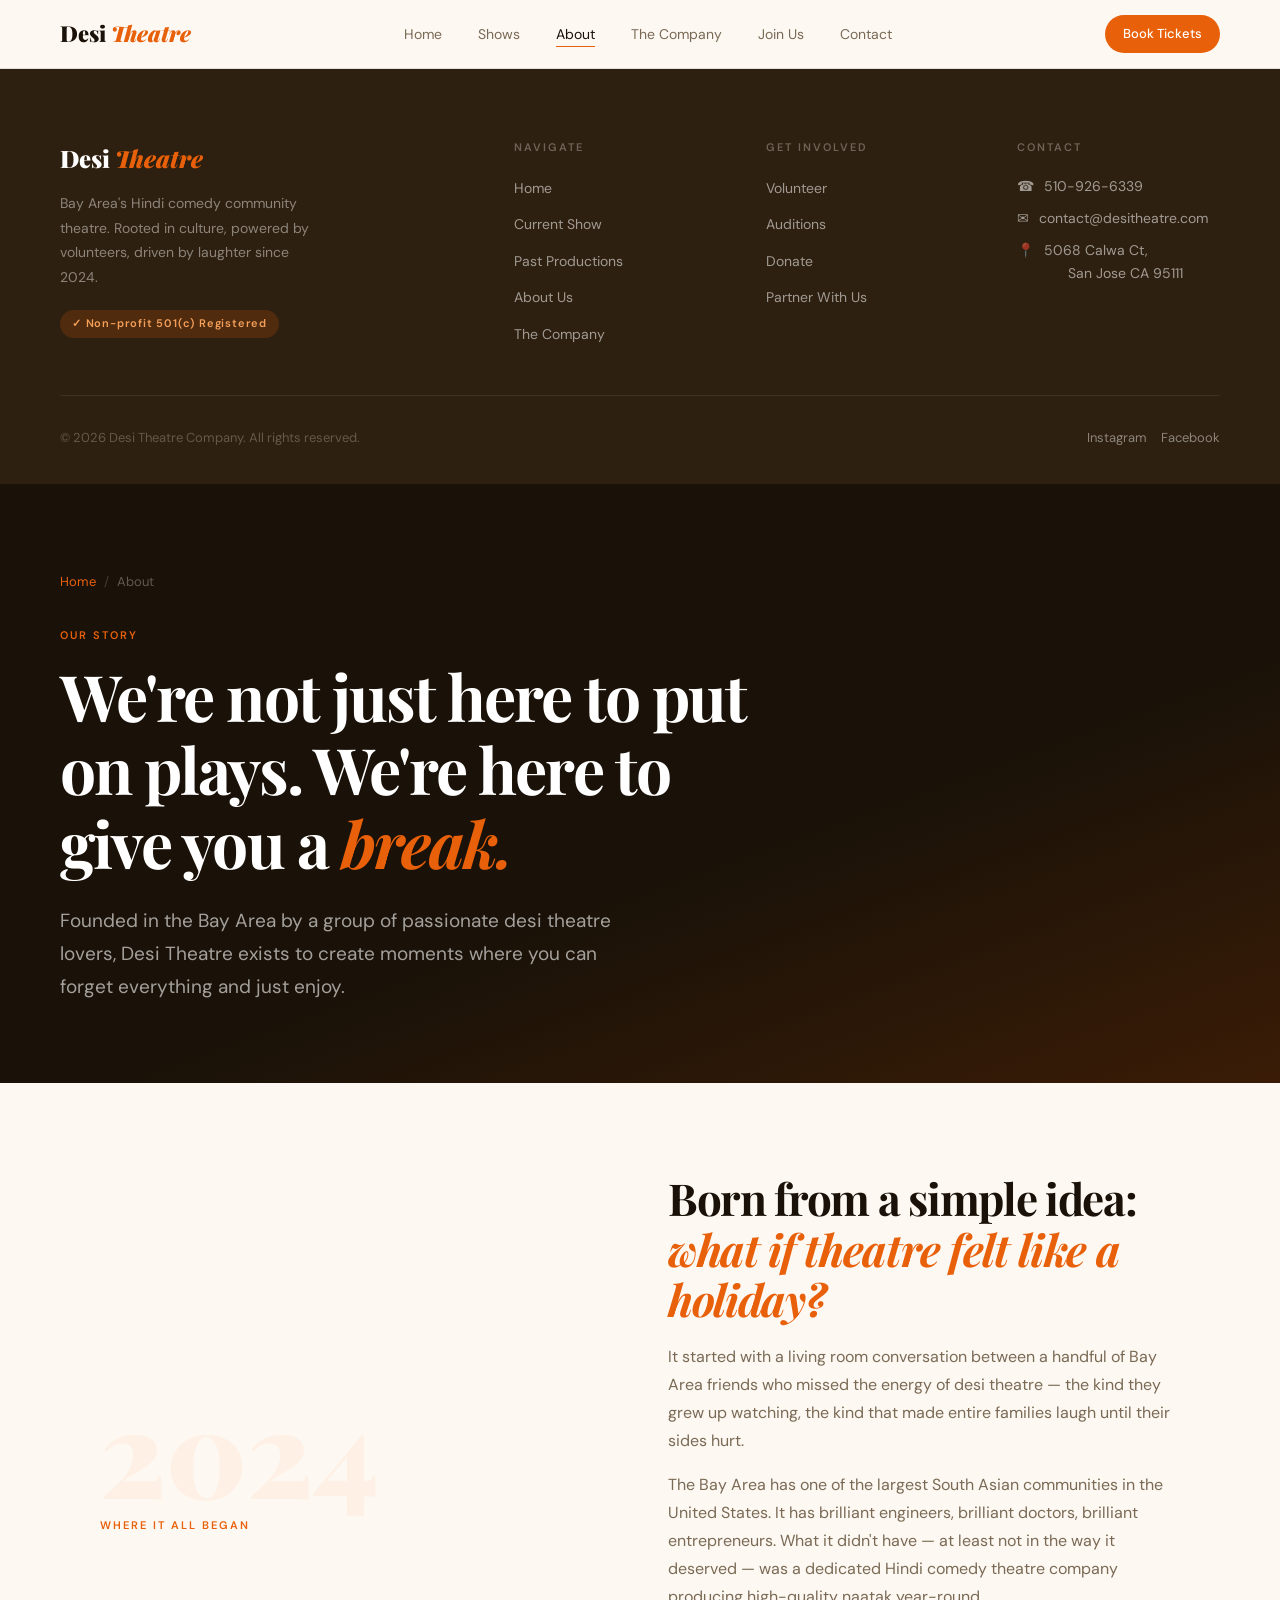
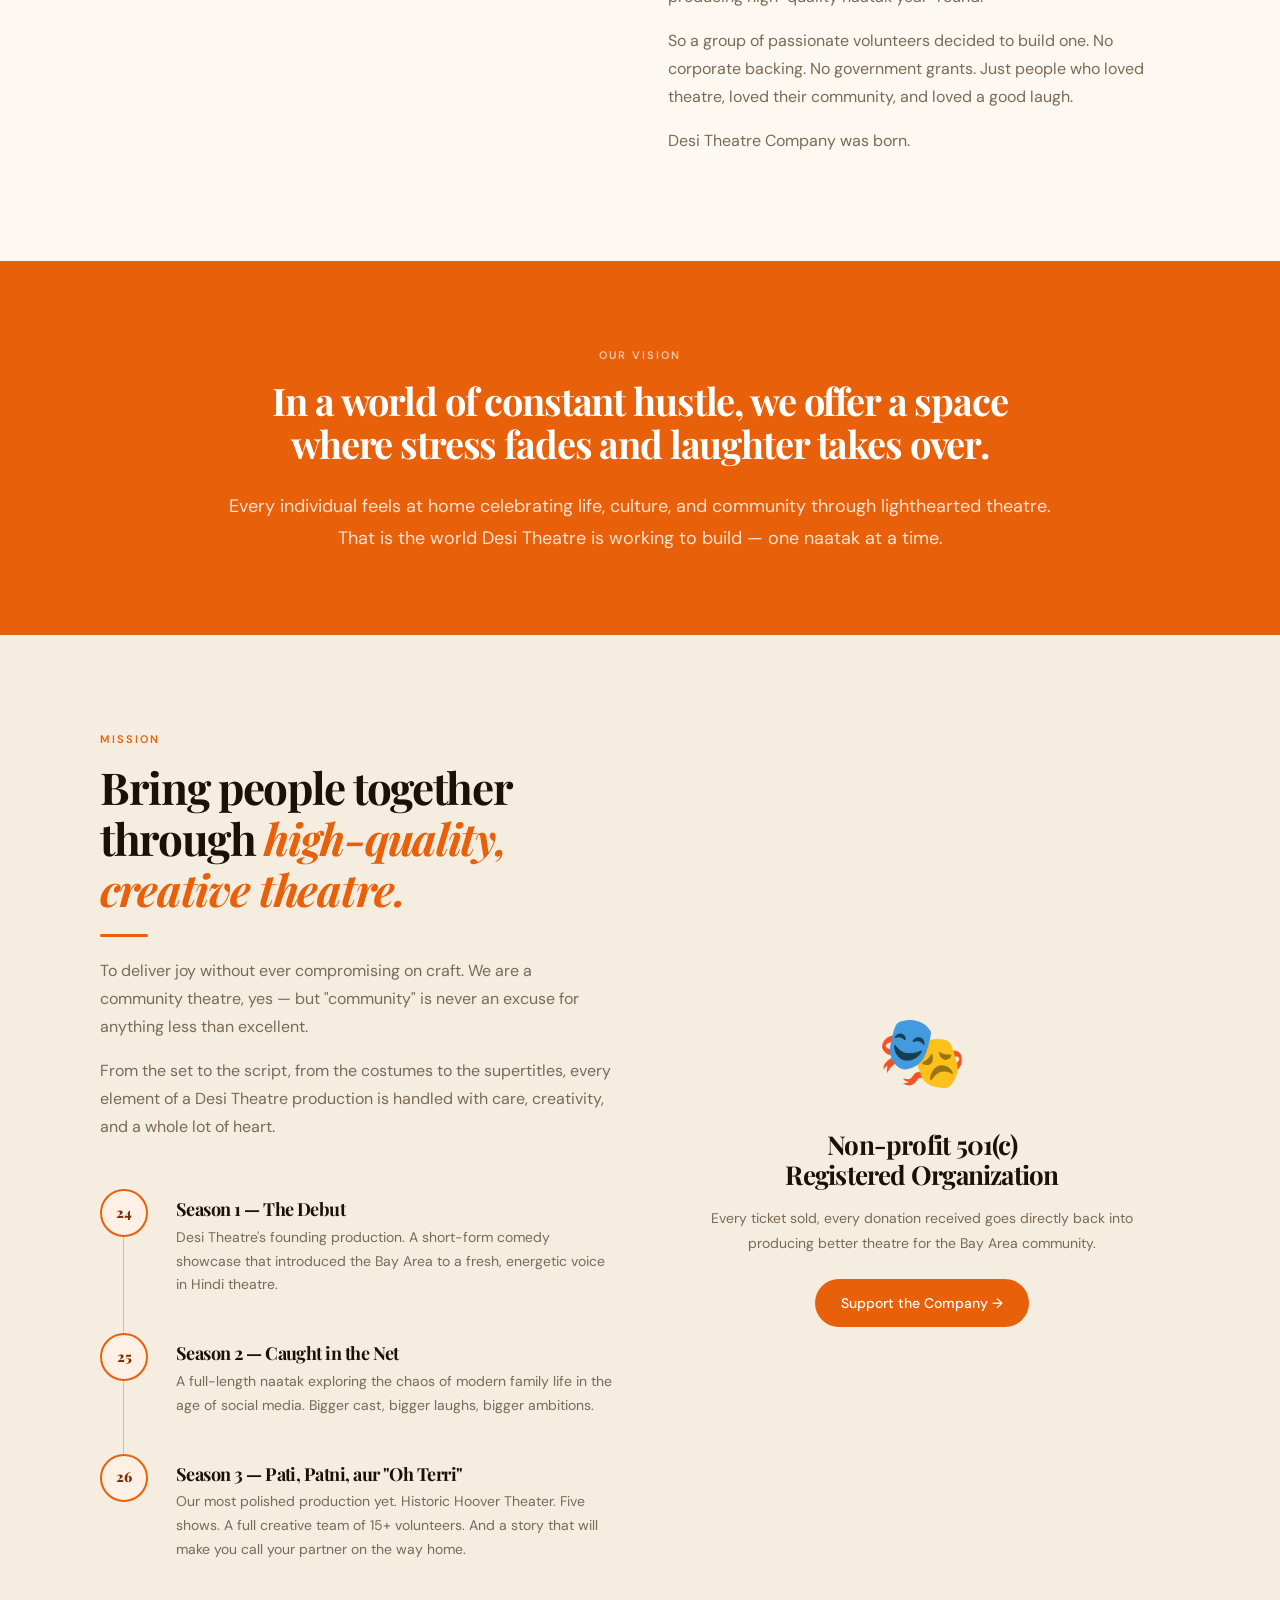
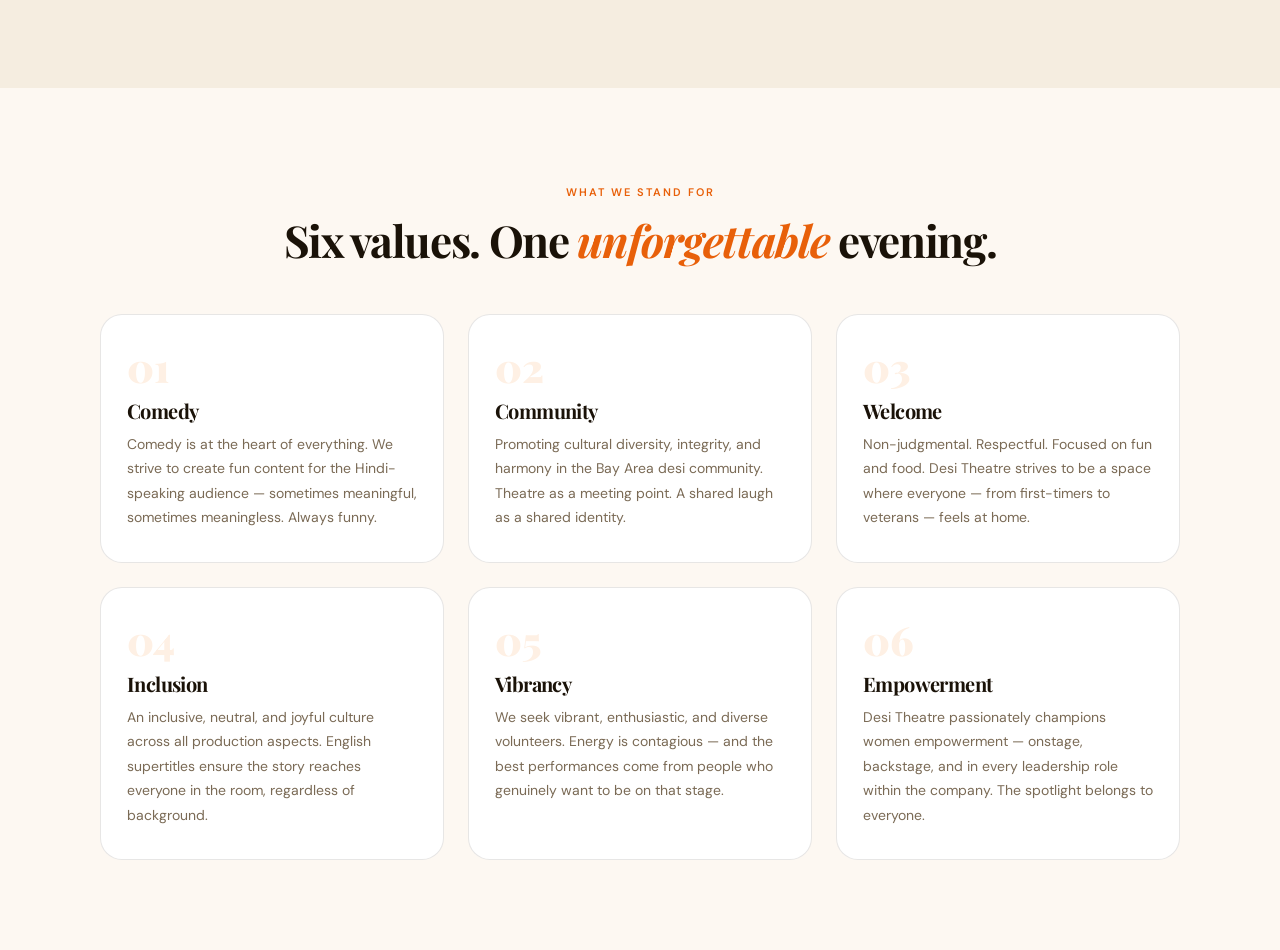
==== about.html @ fc16dd6b "Add files via upload" ====
<!DOCTYPE html>
<html lang="en">
<head>
  <meta charset="UTF-8" />
  <meta name="viewport" content="width=device-width, initial-scale=1.0" />
  <title>About — Desi Theatre</title>
  <meta name="description" content="Learn about Desi Theatre — Bay Area's Hindi comedy community theatre. Our story, vision, mission, and the culture we're building." />
  <link rel="stylesheet" href="css/style.css" />
  <style>
    .about-hero { background: linear-gradient(160deg, #1A1208 60%, #3A1C06 100%); padding: 88px 40px 80px; }
    .about-hero-inner { max-width: 1160px; margin: 0 auto; }
    .about-hero h1 { color: var(--white); max-width: 700px; margin-bottom: 20px; }
    .about-hero p { color: rgba(255,255,255,0.60); font-size: 19px; max-width: 560px; line-height: 1.75; }

    .origin-section { }
    .origin-num { font-family: var(--serif); font-size: 120px; font-weight: 900; color: var(--saffron-light); line-height: 0.9; margin-bottom: 8px; }
    .origin-text h2 { margin-bottom: 18px; }
    .origin-text p { margin-bottom: 16px; font-size: 16px; }

    .values-grid { display: grid; grid-template-columns: repeat(3, 1fr); gap: 24px; margin-top: 48px; }
    .value-card { background: var(--white); border: 0.5px solid var(--border); border-radius: var(--radius-lg); padding: 32px 26px; }
    .value-num { font-family: var(--serif); font-size: 40px; font-weight: 900; color: var(--saffron-light); line-height: 1; margin-bottom: 12px; }
    .value-card h3 { font-size: 20px; margin-bottom: 10px; color: var(--ink); }
    .value-card p { font-size: 14px; line-height: 1.75; }

    .vision-band { background: var(--saffron); padding: 80px 40px; }
    .vision-band-inner { max-width: 840px; margin: 0 auto; text-align: center; }
    .vision-band h2 { color: var(--white); font-size: 38px; margin-bottom: 20px; }
    .vision-band p { color: rgba(255,255,255,0.82); font-size: 18px; line-height: 1.8; }

    .mission-grid { display: grid; grid-template-columns: 1fr 1fr; gap: 48px; align-items: center; }
    .mission-visual { background: var(--cream-dark); border-radius: var(--radius-xl); padding: 56px 40px; text-align: center; }
    .mission-icon { font-size: 72px; margin-bottom: 20px; display: block; }
    .mission-visual h3 { font-family: var(--serif); font-size: 26px; color: var(--ink); }

    .timeline { margin-top: 48px; }
    .timeline-item { display: flex; gap: 28px; margin-bottom: 36px; position: relative; }
    .timeline-item::before { content: ''; position: absolute; left: 23px; top: 48px; bottom: -36px; width: 1px; background: var(--border-strong); }
    .timeline-item:last-child::before { display: none; }
    .timeline-dot { width: 48px; height: 48px; border-radius: 50%; background: var(--saffron-light); display: flex; align-items: center; justify-content: center; font-family: var(--serif); font-size: 14px; font-weight: 900; color: var(--saffron-dark); flex-shrink: 0; border: 2px solid var(--saffron); }
    .timeline-content h4 { font-size: 18px; color: var(--ink); margin-bottom: 6px; padding-top: 10px; }
    .timeline-content p { font-size: 14px; color: var(--muted); line-height: 1.7; }

    @media (max-width: 768px) {
      .values-grid { grid-template-columns: 1fr; }
      .mission-grid { grid-template-columns: 1fr; }
    }
  </style>
</head>
<body>
  <script src="css/shared.js"></script>

  <!-- HERO -->
  <section class="about-hero">
    <div class="about-hero-inner">
      <div class="breadcrumb" style="color: rgba(255,255,255,0.35);">
        <a href="index.html" style="color: var(--saffron);">Home</a>
        <span>/</span>
        <span style="color: rgba(255,255,255,0.6);">About</span>
      </div>
      <span class="section-label">Our Story</span>
      <h1>We're not just here to put on plays. We're here to give you a <em class="serif-italic">break.</em></h1>
      <p class="mt-24">Founded in the Bay Area by a group of passionate desi theatre lovers, Desi Theatre exists to create moments where you can forget everything and just enjoy.</p>
    </div>
  </section>

  <!-- ORIGIN -->
  <section class="section">
    <div class="container">
      <div class="grid-2">
        <div>
          <div class="origin-num">2024</div>
          <span class="section-label">Where It All Began</span>
        </div>
        <div class="origin-text">
          <h2>Born from a simple idea: <em class="serif-italic">what if theatre felt like a holiday?</em></h2>
          <p>It started with a living room conversation between a handful of Bay Area friends who missed the energy of desi theatre — the kind they grew up watching, the kind that made entire families laugh until their sides hurt.</p>
          <p>The Bay Area has one of the largest South Asian communities in the United States. It has brilliant engineers, brilliant doctors, brilliant entrepreneurs. What it didn't have — at least not in the way it deserved — was a dedicated Hindi comedy theatre company producing high-quality naatak year-round.</p>
          <p>So a group of passionate volunteers decided to build one. No corporate backing. No government grants. Just people who loved theatre, loved their community, and loved a good laugh.</p>
          <p>Desi Theatre Company was born.</p>
        </div>
      </div>
    </div>
  </section>

  <!-- VISION BAND -->
  <section class="vision-band">
    <div class="vision-band-inner">
      <span class="section-label" style="color: rgba(255,255,255,0.65);">Our Vision</span>
      <h2>In a world of constant hustle, we offer a space where stress fades and laughter takes over.</h2>
      <p class="mt-24">Every individual feels at home celebrating life, culture, and community through lighthearted theatre. That is the world Desi Theatre is working to build — one naatak at a time.</p>
    </div>
  </section>

  <!-- MISSION + TIMELINE -->
  <section class="section" style="background: var(--cream-dark);">
    <div class="container">
      <div class="mission-grid">
        <div>
          <span class="section-label">Mission</span>
          <h2>Bring people together through <em class="serif-italic">high-quality, creative theatre.</em></h2>
          <div class="divider"></div>
          <p>To deliver joy without ever compromising on craft. We are a community theatre, yes — but "community" is never an excuse for anything less than excellent.</p>
          <p class="mt-16">From the set to the script, from the costumes to the supertitles, every element of a Desi Theatre production is handled with care, creativity, and a whole lot of heart.</p>

          <div class="timeline mt-48">
            <div class="timeline-item">
              <div class="timeline-dot">24</div>
              <div class="timeline-content">
                <h4>Season 1 — The Debut</h4>
                <p>Desi Theatre's founding production. A short-form comedy showcase that introduced the Bay Area to a fresh, energetic voice in Hindi theatre.</p>
              </div>
            </div>
            <div class="timeline-item">
              <div class="timeline-dot">25</div>
              <div class="timeline-content">
                <h4>Season 2 — Caught in the Net</h4>
                <p>A full-length naatak exploring the chaos of modern family life in the age of social media. Bigger cast, bigger laughs, bigger ambitions.</p>
              </div>
            </div>
            <div class="timeline-item">
              <div class="timeline-dot">26</div>
              <div class="timeline-content">
                <h4>Season 3 — Pati, Patni, aur "Oh Terri"</h4>
                <p>Our most polished production yet. Historic Hoover Theater. Five shows. A full creative team of 15+ volunteers. And a story that will make you call your partner on the way home.</p>
              </div>
            </div>
          </div>
        </div>
        <div class="mission-visual">
          <span class="mission-icon">🎭</span>
          <h3>Non-profit 501(c)<br>Registered Organization</h3>
          <p class="mt-16" style="font-size: 14px; color: var(--muted);">Every ticket sold, every donation received goes directly back into producing better theatre for the Bay Area community.</p>
          <a href="https://www.zeffy.com/donation-form/48fbff1d-6cfd-417b-a36d-4b484be8253f" target="_blank" class="btn btn-primary mt-24">Support the Company &rarr;</a>
        </div>
      </div>
    </div>
  </section>

  <!-- VALUES -->
  <section class="section">
    <div class="container">
      <div class="text-center">
        <span class="section-label">What We Stand For</span>
        <h2>Six values. One <em class="serif-italic">unforgettable</em> evening.</h2>
      </div>
      <div class="values-grid">
        <div class="value-card">
          <div class="value-num">01</div>
          <h3>Comedy</h3>
          <p>Comedy is at the heart of everything. We strive to create fun content for the Hindi-speaking audience — sometimes meaningful, sometimes meaningless. Always funny.</p>
        </div>
        <div class="value-card">
          <div class="value-num">02</div>
          <h3>Community</h3>
          <p>Promoting cultural diversity, integrity, and harmony in the Bay Area desi community. Theatre as a meeting point. A shared laugh as a shared identity.</p>
        </div>
        <div class="value-card">
          <div class="value-num">03</div>
          <h3>Welcome</h3>
          <p>Non-judgmental. Respectful. Focused on fun and food. Desi Theatre strives to be a space where everyone — from first-timers to veterans — feels at home.</p>
        </div>
        <div class="value-card">
          <div class="value-num">04</div>
          <h3>Inclusion</h3>
          <p>An inclusive, neutral, and joyful culture across all production aspects. English supertitles ensure the story reaches everyone in the room, regardless of background.</p>
        </div>
        <div class="value-card">
          <div class="value-num">05</div>
          <h3>Vibrancy</h3>
          <p>We seek vibrant, enthusiastic, and diverse volunteers. Energy is contagious — and the best performances come from people who genuinely want to be on that stage.</p>
        </div>
        <div class="value-card">
          <div class="value-num">06</div>
          <h3>Empowerment</h3>
          <p>Desi Theatre passionately champions women empowerment — onstage, backstage, and in every leadership role within the company. The spotlight belongs to everyone.</p>
        </div>
      </div>
    </div>
  </section>

</body>
</html>
---- css/style.css ----
@import url('https://fonts.googleapis.com/css2?family=Playfair+Display:ital,wght@0,400;0,700;0,900;1,400;1,700&family=DM+Sans:wght@300;400;500;600&display=swap');

/* ─── RESET & BASE ─── */
*, *::before, *::after { margin: 0; padding: 0; box-sizing: border-box; }
html { scroll-behavior: smooth; }
body { font-family: var(--sans); background: var(--cream); color: var(--ink); line-height: 1.6; -webkit-font-smoothing: antialiased; }
img { max-width: 100%; display: block; }
a { text-decoration: none; color: inherit; }
ul { list-style: none; }
button { cursor: pointer; font-family: var(--sans); border: none; }

/* ─── CSS VARIABLES ─── */
:root {
  --saffron:       #E8600A;
  --saffron-hover: #C44F06;
  --saffron-light: #FEF0E4;
  --saffron-mid:   #F5A05A;
  --saffron-dark:  #7A3002;
  --cream:         #FDF8F2;
  --cream-dark:    #F5EDE0;
  --ink:           #1A1208;
  --ink-light:     #2E2010;
  --muted:         #7A6A55;
  --muted-light:   #A89070;
  --white:         #FFFFFF;
  --border:        rgba(26,18,8,0.10);
  --border-strong: rgba(26,18,8,0.20);
  --sans:          'DM Sans', sans-serif;
  --serif:         'Playfair Display', serif;
  --shadow-sm:     0 2px 8px rgba(26,18,8,0.06);
  --shadow-md:     0 6px 24px rgba(26,18,8,0.10);
  --shadow-lg:     0 16px 48px rgba(26,18,8,0.14);
  --radius-sm:     8px;
  --radius-md:     14px;
  --radius-lg:     22px;
  --radius-xl:     32px;
}

/* ─── TYPOGRAPHY ─── */
h1, h2, h3, h4 { font-family: var(--serif); font-weight: 700; line-height: 1.15; letter-spacing: -0.03em; }
h1 { font-size: clamp(38px, 5vw, 64px); }
h2 { font-size: clamp(28px, 3.5vw, 44px); }
h3 { font-size: clamp(20px, 2.5vw, 28px); }
h4 { font-size: 18px; }
p { font-size: 16px; line-height: 1.75; color: var(--muted); }
.serif-italic { font-style: italic; color: var(--saffron); }
.section-label {
  display: inline-block;
  font-family: var(--sans);
  font-size: 11px; font-weight: 600;
  letter-spacing: 2px; text-transform: uppercase;
  color: var(--saffron); margin-bottom: 14px;
}

/* ─── LAYOUT ─── */
.container { max-width: 1160px; margin: 0 auto; padding: 0 40px; }
.section { padding: 90px 0; }
.section-sm { padding: 60px 0; }
.grid-2 { display: grid; grid-template-columns: 1fr 1fr; gap: 56px; align-items: center; }
.grid-3 { display: grid; grid-template-columns: repeat(3, 1fr); gap: 28px; }
.grid-4 { display: grid; grid-template-columns: repeat(4, 1fr); gap: 20px; }

/* ─── NAV ─── */
.nav {
  position: sticky; top: 0; z-index: 200;
  background: rgba(253,248,242,0.92);
  backdrop-filter: blur(12px);
  -webkit-backdrop-filter: blur(12px);
  border-bottom: 0.5px solid var(--border);
  padding: 0 40px;
}
.nav-inner { max-width: 1160px; margin: 0 auto; display: flex; align-items: center; justify-content: space-between; height: 68px; }
.nav-logo { font-family: var(--serif); font-size: 22px; font-weight: 900; color: var(--ink); }
.nav-logo em { color: var(--saffron); font-style: italic; }
.nav-links { display: flex; gap: 36px; }
.nav-links a { font-size: 14px; font-weight: 400; color: var(--muted); transition: color 0.2s; position: relative; padding-bottom: 2px; }
.nav-links a::after { content: ''; position: absolute; bottom: -2px; left: 0; width: 0; height: 1.5px; background: var(--saffron); transition: width 0.25s ease; }
.nav-links a:hover, .nav-links a.active { color: var(--ink); }
.nav-links a:hover::after, .nav-links a.active::after { width: 100%; }
.nav-right { display: flex; align-items: center; gap: 16px; }
.nav-phone { font-size: 13px; color: var(--muted); }

/* ─── BUTTONS ─── */
.btn { display: inline-flex; align-items: center; gap: 8px; padding: 13px 26px; border-radius: 100px; font-size: 14px; font-weight: 500; transition: all 0.2s; white-space: nowrap; }
.btn-primary { background: var(--saffron); color: var(--white); }
.btn-primary:hover { background: var(--saffron-hover); transform: translateY(-1px); box-shadow: 0 4px 16px rgba(232,96,10,0.30); }
.btn-primary:active { transform: scale(0.98); }
.btn-ghost { background: transparent; color: var(--ink); border: 0.5px solid var(--border-strong); }
.btn-ghost:hover { background: var(--cream-dark); border-color: var(--saffron); color: var(--saffron); }
.btn-white { background: var(--white); color: var(--ink); }
.btn-white:hover { background: var(--cream); transform: translateY(-1px); }
.btn-sm { padding: 9px 18px; font-size: 13px; }
.btn-lg { padding: 16px 34px; font-size: 16px; font-weight: 500; }

/* ─── CARDS ─── */
.card { background: var(--white); border: 0.5px solid var(--border); border-radius: var(--radius-lg); overflow: hidden; transition: box-shadow 0.25s, transform 0.25s; }
.card:hover { box-shadow: var(--shadow-md); transform: translateY(-3px); }
.card-body { padding: 28px; }
.card-meta { font-size: 12px; font-weight: 600; letter-spacing: 1.5px; text-transform: uppercase; color: var(--saffron); margin-bottom: 8px; }
.card-title { font-family: var(--serif); font-size: 22px; font-weight: 700; color: var(--ink); margin-bottom: 10px; line-height: 1.25; }
.card-text { font-size: 14px; color: var(--muted); line-height: 1.7; }

/* ─── TAGS / PILLS ─── */
.tag { display: inline-block; font-size: 12px; font-weight: 500; padding: 5px 13px; border-radius: 100px; }
.tag-saffron { background: var(--saffron-light); color: var(--saffron-dark); }
.tag-dark { background: var(--ink); color: var(--white); }
.tag-muted { background: var(--cream-dark); color: var(--muted); }

/* ─── POSTER BLOCK ─── */
.poster-block {
  background: linear-gradient(145deg, #FFE4C4, #F5A872);
  border-radius: var(--radius-lg);
  display: flex; flex-direction: column;
  align-items: center; justify-content: center;
  padding: 56px 36px; min-height: 400px;
  position: relative; overflow: hidden;
  border: 0.5px solid rgba(232,96,10,0.2);
}
.poster-block .curtain-l,
.poster-block .curtain-r {
  position: absolute; top: 0; width: 36%; height: 100%;
  background: linear-gradient(180deg, #8C2F00 0%, #6B2300 100%);
}
.poster-block .curtain-l { left: 0; border-radius: 0 0 70% 0; }
.poster-block .curtain-r { right: 0; border-radius: 0 0 0 70%; }
.poster-block .poster-content { position: relative; z-index: 2; text-align: center; }
.poster-title { font-family: var(--serif); font-size: 30px; font-weight: 900; color: var(--saffron-dark); line-height: 1.15; margin-bottom: 10px; }
.poster-sub { font-size: 13px; font-style: italic; color: var(--saffron-dark); opacity: 0.8; }
.poster-emoji { font-size: 56px; margin-bottom: 16px; display: block; }
.stage-lights { position: absolute; top: 0; left: 50%; transform: translateX(-50%); display: flex; gap: 18px; z-index: 3; }
.sl { width: 7px; height: 28px; border-radius: 0 0 5px 5px; }
.sl.a { background: #FFB347; box-shadow: 0 6px 20px rgba(255,179,71,0.7); }
.sl.w { background: #FFF5E0; box-shadow: 0 6px 20px rgba(255,245,224,0.8); }

/* ─── AVATAR ─── */
.avatar { width: 52px; height: 52px; border-radius: 50%; background: var(--saffron-light); color: var(--saffron); font-size: 15px; font-weight: 600; display: flex; align-items: center; justify-content: center; flex-shrink: 0; }
.avatar-lg { width: 72px; height: 72px; font-size: 20px; }

/* ─── DIVIDER ─── */
.divider { width: 48px; height: 3px; background: var(--saffron); border-radius: 2px; margin: 20px 0; }

/* ─── DARK SECTION ─── */
.dark-section { background: var(--ink); color: var(--white); }
.dark-section h2, .dark-section h3, .dark-section h4 { color: var(--white); }
.dark-section p { color: rgba(255,255,255,0.60); }
.dark-section .section-label { color: var(--saffron-mid); }
.dark-section .divider { background: var(--saffron); }

/* ─── SHOW DATE ROW ─── */
.date-row { display: flex; align-items: center; justify-content: space-between; padding: 13px 18px; border-radius: 10px; background: var(--saffron-light); margin-bottom: 10px; }
.date-row .date-day { font-weight: 600; font-size: 14px; color: var(--saffron-dark); }
.date-row .date-time { font-size: 14px; color: var(--saffron-dark); }
.date-row .date-status { font-size: 11px; font-weight: 600; letter-spacing: 1px; text-transform: uppercase; color: var(--saffron); }

/* ─── FOOTER ─── */
.footer { background: var(--ink-light); padding: 70px 40px 36px; }
.footer-inner { max-width: 1160px; margin: 0 auto; }
.footer-top { display: grid; grid-template-columns: 2fr 1fr 1fr 1fr; gap: 48px; padding-bottom: 48px; border-bottom: 0.5px solid rgba(255,255,255,0.08); margin-bottom: 32px; }
.footer-logo { font-family: var(--serif); font-size: 24px; font-weight: 900; color: var(--white); margin-bottom: 14px; }
.footer-logo em { color: var(--saffron); font-style: italic; }
.footer-desc { font-size: 14px; color: rgba(255,255,255,0.45); line-height: 1.75; max-width: 270px; margin-bottom: 20px; }
.nonprofit-pill { display: inline-flex; align-items: center; gap: 6px; background: rgba(232,96,10,0.18); color: var(--saffron-mid); font-size: 11px; font-weight: 600; letter-spacing: 0.8px; padding: 5px 12px; border-radius: 100px; }
.footer-col-title { font-family: var(--sans); font-size: 11px; font-weight: 600; letter-spacing: 2px; text-transform: uppercase; color: rgba(255,255,255,0.30); margin-bottom: 18px; }
.footer-col ul { display: flex; flex-direction: column; gap: 11px; }
.footer-col ul a { font-size: 14px; color: rgba(255,255,255,0.55); transition: color 0.2s; }
.footer-col ul a:hover { color: var(--white); }
.footer-contact-item { font-size: 14px; color: rgba(255,255,255,0.55); margin-bottom: 10px; display: flex; gap: 10px; }
.footer-contact-icon { width: 16px; flex-shrink: 0; }
.footer-bottom { display: flex; justify-content: space-between; align-items: center; flex-wrap: wrap; gap: 16px; }
.footer-copy { font-size: 13px; color: rgba(255,255,255,0.25); }
.social-links { display: flex; gap: 14px; }
.social-links a { font-size: 13px; color: rgba(255,255,255,0.45); transition: color 0.2s; }
.social-links a:hover { color: var(--saffron-mid); }

/* ─── HERO BASE ─── */
.page-hero { padding: 80px 40px 90px; }
.page-hero-inner { max-width: 1160px; margin: 0 auto; }

/* ─── BREADCRUMB ─── */
.breadcrumb { display: flex; align-items: center; gap: 8px; font-size: 13px; color: var(--muted); margin-bottom: 28px; }
.breadcrumb a { color: var(--saffron); }
.breadcrumb span { opacity: 0.5; }

/* ─── ANIMATIONS ─── */
@keyframes fadeUp { from { opacity: 0; transform: translateY(22px); } to { opacity: 1; transform: translateY(0); } }
@keyframes fadeIn { from { opacity: 0; } to { opacity: 1; } }
.fade-up { animation: fadeUp 0.65s ease both; }
.fade-up-1 { animation-delay: 0.05s; }
.fade-up-2 { animation-delay: 0.15s; }
.fade-up-3 { animation-delay: 0.25s; }
.fade-up-4 { animation-delay: 0.35s; }
.fade-up-5 { animation-delay: 0.45s; }

/* ─── UTILITY ─── */
.text-center { text-align: center; }
.text-white { color: var(--white) !important; }
.text-saffron { color: var(--saffron); }
.mt-8 { margin-top: 8px; }
.mt-16 { margin-top: 16px; }
.mt-24 { margin-top: 24px; }
.mt-32 { margin-top: 32px; }
.mt-48 { margin-top: 48px; }
.mb-8 { margin-bottom: 8px; }
.mb-16 { margin-bottom: 16px; }
.mb-24 { margin-bottom: 24px; }
.mb-32 { margin-bottom: 32px; }
.mb-48 { margin-bottom: 48px; }
.flex { display: flex; }
.flex-center { display: flex; align-items: center; justify-content: center; }
.flex-between { display: flex; align-items: center; justify-content: space-between; }
.gap-12 { gap: 12px; }
.gap-16 { gap: 16px; }
.gap-24 { gap: 24px; }
.w-full { width: 100%; }

/* ─── FORM STYLES ─── */
.form-group { margin-bottom: 18px; }
.form-label { display: block; font-size: 13px; font-weight: 500; color: var(--ink); margin-bottom: 7px; }
.form-input, .form-select, .form-textarea {
  width: 100%; padding: 12px 16px;
  border: 0.5px solid var(--border-strong);
  border-radius: var(--radius-sm);
  font-family: var(--sans); font-size: 15px; color: var(--ink);
  background: var(--white); outline: none;
  transition: border-color 0.2s, box-shadow 0.2s;
}
.form-input:focus, .form-select:focus, .form-textarea:focus { border-color: var(--saffron); box-shadow: 0 0 0 3px rgba(232,96,10,0.10); }
.form-textarea { resize: vertical; min-height: 110px; }
.form-row { display: grid; grid-template-columns: 1fr 1fr; gap: 16px; }
.form-box { background: var(--white); border: 0.5px solid var(--border); border-radius: var(--radius-lg); padding: 40px; }

/* ─── STAT CARD ─── */
.stat-card { background: var(--white); border: 0.5px solid var(--border); border-radius: var(--radius-md); padding: 28px 24px; text-align: center; }
.stat-num { font-family: var(--serif); font-size: 48px; font-weight: 900; color: var(--saffron); line-height: 1; }
.stat-label { font-size: 13px; color: var(--muted); margin-top: 6px; font-weight: 500; }

/* ─── TICKET CARD ─── */
.ticket-card { border: 0.5px solid var(--border); border-radius: var(--radius-lg); overflow: hidden; background: var(--white); }
.ticket-card-header { background: linear-gradient(135deg, #E8600A, #C44F06); padding: 28px 28px 22px; }
.ticket-card-header h3 { color: var(--white); font-size: 22px; margin-bottom: 4px; }
.ticket-card-header p { color: rgba(255,255,255,0.75); font-size: 13px; }
.ticket-card-body { padding: 28px; }
.ticket-perforated { border-top: 2px dashed var(--border-strong); margin: 0 28px; }

/* ─── PAST PRODUCTION CARD ─── */
.prod-card { display: flex; gap: 24px; padding: 24px; background: var(--white); border: 0.5px solid var(--border); border-radius: var(--radius-lg); transition: all 0.25s; }
.prod-card:hover { box-shadow: var(--shadow-md); transform: translateY(-2px); }
.prod-year-badge { min-width: 68px; height: 68px; border-radius: var(--radius-md); background: var(--saffron-light); display: flex; flex-direction: column; align-items: center; justify-content: center; }
.prod-year-badge .year { font-family: var(--serif); font-size: 20px; font-weight: 900; color: var(--saffron-dark); line-height: 1; }
.prod-year-badge .season { font-size: 10px; font-weight: 600; letter-spacing: 1px; text-transform: uppercase; color: var(--saffron); margin-top: 2px; }
.prod-info h4 { font-family: var(--serif); font-size: 18px; color: var(--ink); margin-bottom: 4px; }
.prod-info p { font-size: 13px; color: var(--muted); line-height: 1.6; }

/* ─── QUOTE ─── */
.quote-block { border-left: 3px solid var(--saffron); padding: 20px 28px; background: var(--saffron-light); border-radius: 0 var(--radius-md) var(--radius-md) 0; }
.quote-block p { font-family: var(--serif); font-size: 19px; font-style: italic; color: var(--ink); }
.quote-block cite { display: block; margin-top: 10px; font-size: 13px; font-weight: 500; color: var(--saffron-dark); font-style: normal; }

/* ─── RESPONSIVE ─── */
@media (max-width: 768px) {
  .container { padding: 0 20px; }
  .nav { padding: 0 20px; }
  .nav-links { display: none; }
  .grid-2, .grid-3, .grid-4 { grid-template-columns: 1fr; }
  .footer-top { grid-template-columns: 1fr 1fr; }
  .form-row { grid-template-columns: 1fr; }
  .page-hero { padding: 48px 20px 60px; }
  .section { padding: 60px 0; }
}
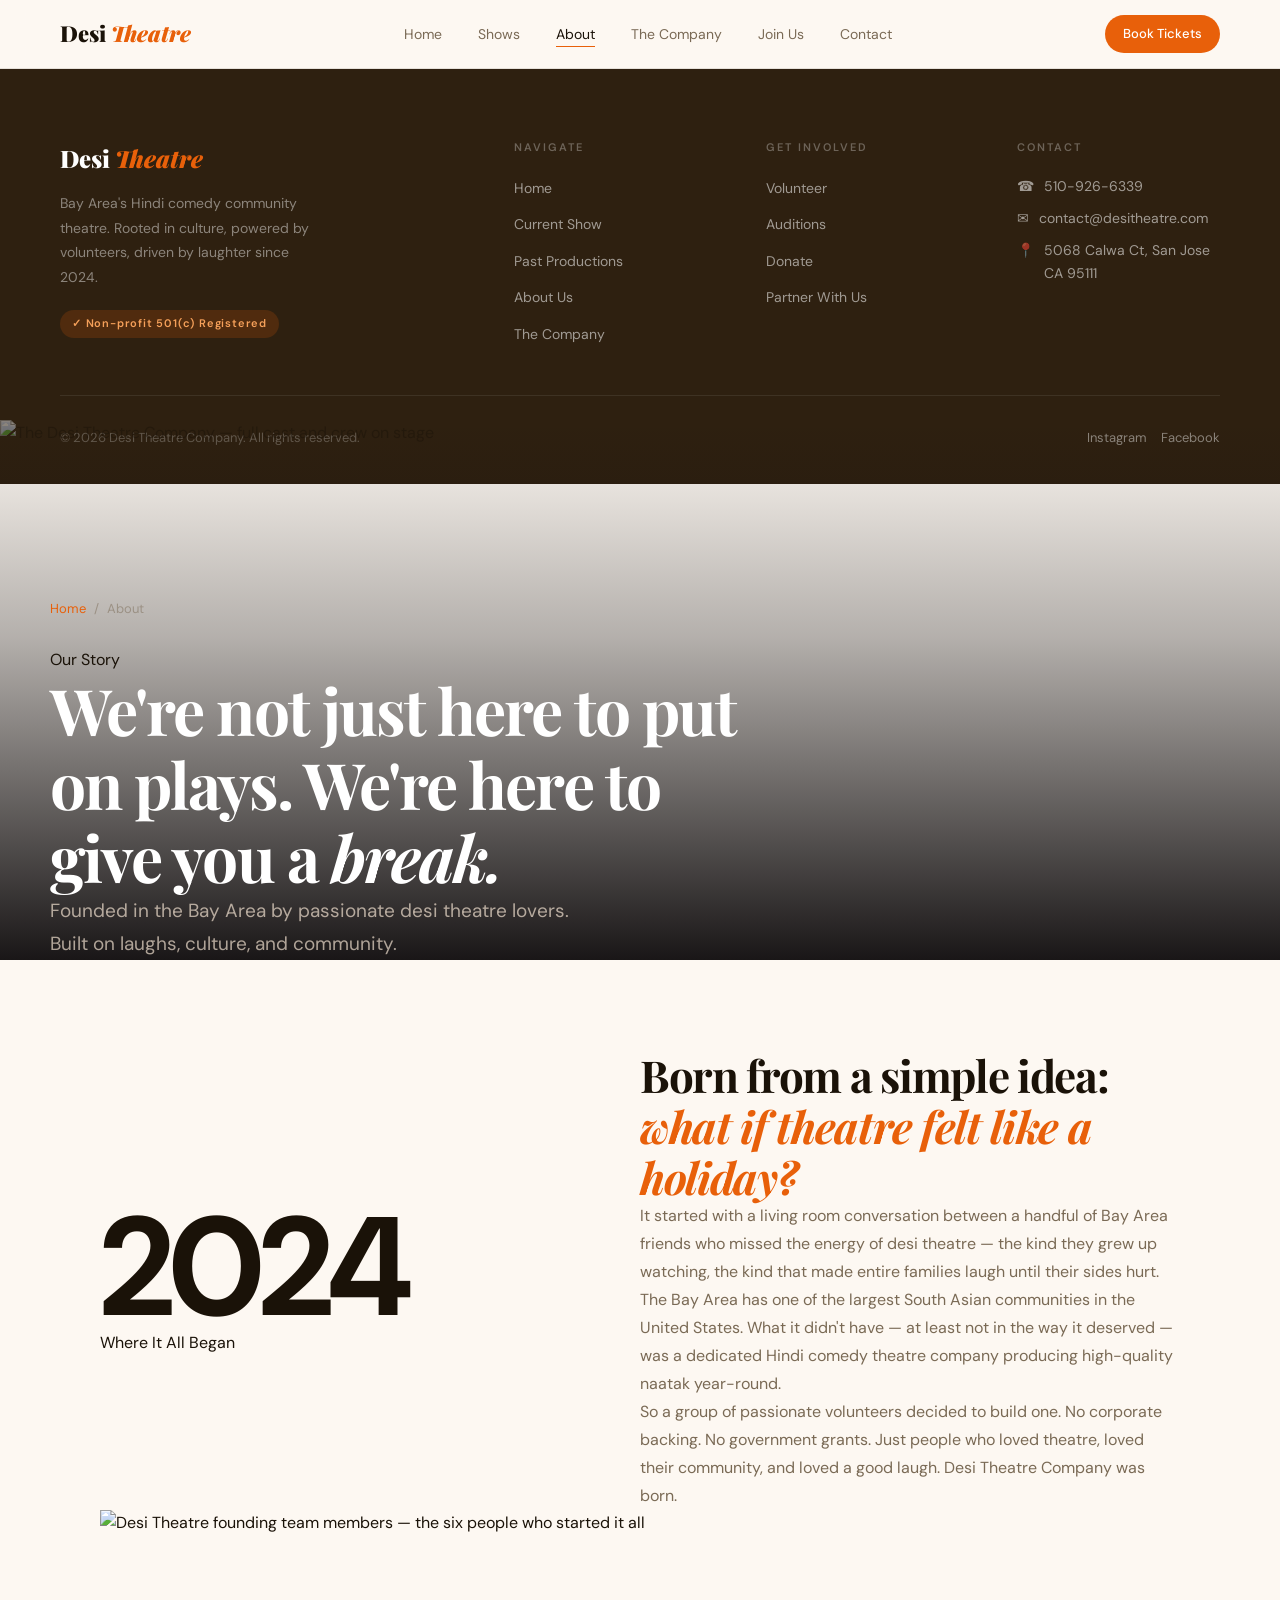
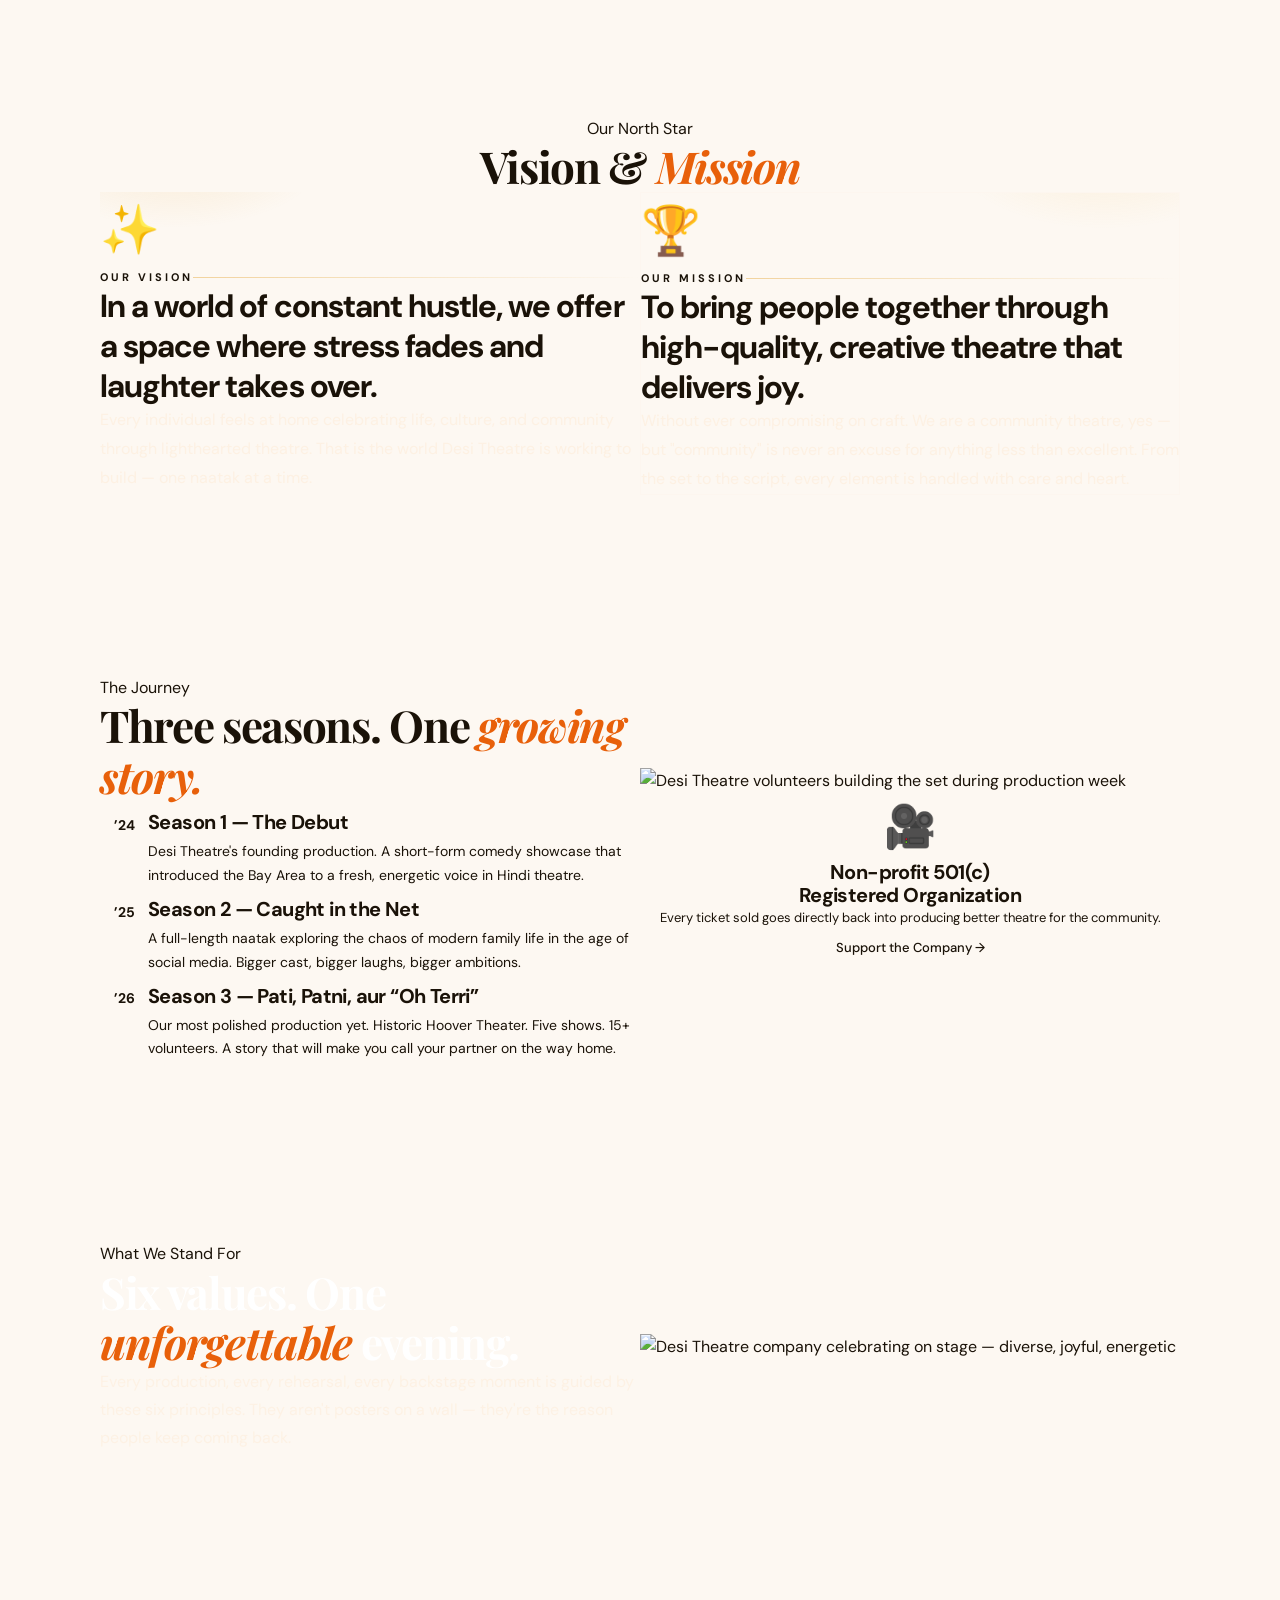
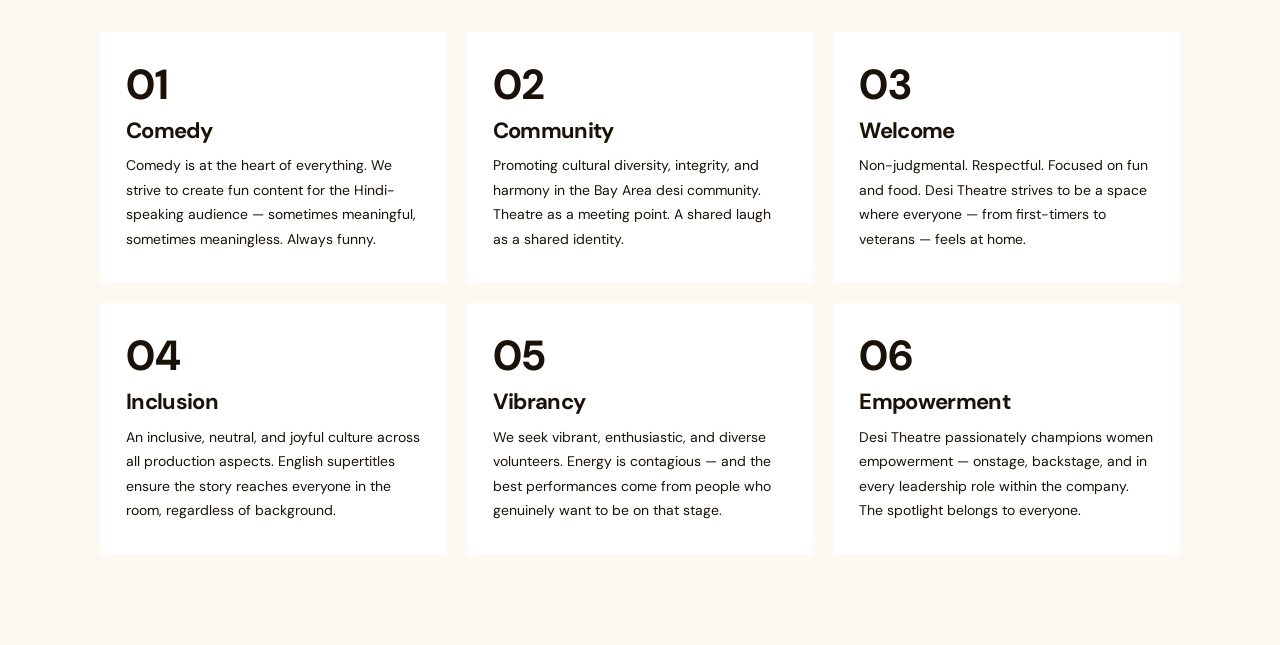
==== commit 23856a40: "Add files via upload" ====
--- a/about.html
+++ b/about.html
@@ -7,170 +7,290 @@
   <meta name="description" content="Learn about Desi Theatre — Bay Area's Hindi comedy community theatre. Our story, vision, mission, and the culture we're building." />
   <link rel="stylesheet" href="css/style.css" />
   <style>
-    .about-hero { background: linear-gradient(160deg, #1A1208 60%, #3A1C06 100%); padding: 88px 40px 80px; }
-    .about-hero-inner { max-width: 1160px; margin: 0 auto; }
-    .about-hero h1 { color: var(--white); max-width: 700px; margin-bottom: 20px; }
-    .about-hero p { color: rgba(255,255,255,0.60); font-size: 19px; max-width: 560px; line-height: 1.75; }
-
-    .origin-section { }
-    .origin-num { font-family: var(--serif); font-size: 120px; font-weight: 900; color: var(--saffron-light); line-height: 0.9; margin-bottom: 8px; }
-    .origin-text h2 { margin-bottom: 18px; }
-    .origin-text p { margin-bottom: 16px; font-size: 16px; }
-
-    .values-grid { display: grid; grid-template-columns: repeat(3, 1fr); gap: 24px; margin-top: 48px; }
-    .value-card { background: var(--white); border: 0.5px solid var(--border); border-radius: var(--radius-lg); padding: 32px 26px; }
-    .value-num { font-family: var(--serif); font-size: 40px; font-weight: 900; color: var(--saffron-light); line-height: 1; margin-bottom: 12px; }
-    .value-card h3 { font-size: 20px; margin-bottom: 10px; color: var(--ink); }
-    .value-card p { font-size: 14px; line-height: 1.75; }
-
-    .vision-band { background: var(--saffron); padding: 80px 40px; }
-    .vision-band-inner { max-width: 840px; margin: 0 auto; text-align: center; }
-    .vision-band h2 { color: var(--white); font-size: 38px; margin-bottom: 20px; }
-    .vision-band p { color: rgba(255,255,255,0.82); font-size: 18px; line-height: 1.8; }
-
-    .mission-grid { display: grid; grid-template-columns: 1fr 1fr; gap: 48px; align-items: center; }
-    .mission-visual { background: var(--cream-dark); border-radius: var(--radius-xl); padding: 56px 40px; text-align: center; }
-    .mission-icon { font-size: 72px; margin-bottom: 20px; display: block; }
-    .mission-visual h3 { font-family: var(--serif); font-size: 26px; color: var(--ink); }
-
-    .timeline { margin-top: 48px; }
-    .timeline-item { display: flex; gap: 28px; margin-bottom: 36px; position: relative; }
-    .timeline-item::before { content: ''; position: absolute; left: 23px; top: 48px; bottom: -36px; width: 1px; background: var(--border-strong); }
-    .timeline-item:last-child::before { display: none; }
-    .timeline-dot { width: 48px; height: 48px; border-radius: 50%; background: var(--saffron-light); display: flex; align-items: center; justify-content: center; font-family: var(--serif); font-size: 14px; font-weight: 900; color: var(--saffron-dark); flex-shrink: 0; border: 2px solid var(--saffron); }
-    .timeline-content h4 { font-size: 18px; color: var(--ink); margin-bottom: 6px; padding-top: 10px; }
-    .timeline-content p { font-size: 14px; color: var(--muted); line-height: 1.7; }
-
-    @media (max-width: 768px) {
+    /* Page hero */
+    .page-hero-img {
+      position: relative; min-height: 60vh;
+      display: flex; align-items: flex-end;
+      overflow: hidden; margin-top: -64px;
+    }
+    .page-hero-img-bg {
+      position: absolute; inset: 0; background: var(--coal-950);
+    }
+    .page-hero-img-bg img {
+      width: 100%; height: 100%; object-fit: cover; object-position: center 30%;
+      opacity: 0.45;
+    }
+    .page-hero-img::after {
+      content: '';
+      position: absolute; inset: 0;
+      background: linear-gradient(to top, rgba(13,10,11,0.95) 0%, rgba(13,10,11,0.30) 60%, transparent 100%);
+    }
+    .page-hero-img-inner {
+      position: relative; z-index: 2;
+      max-width: 1180px; margin: 0 auto;
+      padding: 0 var(--sp-10) var(--sp-16);
+      width: 100%;
+    }
+
+    /* Origin section */
+    .origin-year {
+      font-family: var(--ff-display);
+      font-size: clamp(80px, 12vw, 140px);
+      font-weight: 700; line-height: 0.9;
+      color: var(--gold-100); letter-spacing: -0.04em;
+    }
+
+    /* Vision & Mission side-by-side cards */
+    .vm-grid { display: grid; grid-template-columns: 1fr 1fr; gap: var(--sp-6); }
+    .vm-card {
+      border-radius: var(--r-xl); padding: var(--sp-10) var(--sp-8);
+      position: relative; overflow: hidden;
+    }
+    .vm-card-vision {
+      background: var(--gr-stage);
+      border: 0.5px solid var(--bdr-on-dark);
+    }
+    .vm-card-vision::before {
+      content: '';
+      position: absolute; top: -30%; left: -10%;
+      width: 80%; height: 80%;
+      background: radial-gradient(ellipse 55% 50% at 30% 20%, rgba(224,155,32,0.14) 0%, transparent 65%);
+    }
+    .vm-card-mission {
+      background: var(--gr-burg);
+      border: 0.5px solid rgba(253,237,218,0.12);
+    }
+    .vm-card-mission::before {
+      content: '';
+      position: absolute; top: -30%; right: -10%;
+      width: 80%; height: 80%;
+      background: radial-gradient(ellipse 55% 50% at 70% 20%, rgba(240,184,64,0.12) 0%, transparent 65%);
+    }
+    .vm-card-label {
+      font-size: 11px; font-weight: 700; letter-spacing: 3px;
+      text-transform: uppercase; color: var(--gold-300);
+      margin-bottom: var(--sp-5); display: flex; align-items: center; gap: var(--sp-3);
+      position: relative; z-index: 1;
+    }
+    .vm-card-label::after { content: ''; flex: 1; height: 1px; background: linear-gradient(90deg, rgba(224,155,32,0.4), transparent); }
+    .vm-card h2 {
+      font-family: var(--ff-display);
+      font-size: clamp(22px, 3vw, 32px);
+      color: var(--cream-50); line-height: 1.25;
+      margin-bottom: var(--sp-4);
+      position: relative; z-index: 1;
+    }
+    .vm-card p {
+      font-size: 16px; color: rgba(253,237,218,0.65);
+      line-height: 1.8; position: relative; z-index: 1;
+    }
+    .vm-icon {
+      font-size: 48px; margin-bottom: var(--sp-5);
+      display: block; position: relative; z-index: 1;
+    }
+
+    /* Values grid */
+    .values-grid { display: grid; grid-template-columns: repeat(3,1fr); gap: 20px; margin-top: var(--sp-10); }
+    .value-card {
+      background: #fff; border: 0.5px solid var(--bdr-soft);
+      border-radius: var(--r-xl); padding: 32px 26px;
+      transition: all var(--ease-spring);
+    }
+    .value-card:hover { border-color: var(--bdr-gold-s); box-shadow: var(--sh-card-h); transform: translateY(-3px); }
+    .value-num {
+      font-family: var(--ff-display); font-size: 42px; font-weight: 700;
+      color: var(--gold-100); line-height: 1; margin-bottom: 12px;
+    }
+    .value-card h3 { font-family: var(--ff-display); font-size: 22px; margin-bottom: 10px; color: var(--coal-900); }
+    .value-card p { font-size: 14px; line-height: 1.75; color: var(--txt-muted); }
+
+    /* Timeline */
+    .timeline { margin-top: var(--sp-10); }
+    .timeline-item { display: flex; gap: var(--sp-6); margin-bottom: var(--sp-8); position: relative; }
+    .timeline-item:not(:last-child)::before { content:''; position:absolute; left:23px; top:50px; bottom:-32px; width:1px; background:var(--bdr-gold-s); }
+    .timeline-dot { width:48px; height:48px; border-radius:50%; background:var(--gr-gold-s); border:1.5px solid var(--bdr-gold); display:flex; align-items:center; justify-content:center; font-family:var(--ff-display); font-size:14px; font-weight:700; color:var(--gold-700); flex-shrink:0; box-shadow:var(--sh-sm); }
+    .timeline-content { padding-top: 10px; }
+    .timeline-content h4 { font-family:var(--ff-display); font-size:20px; color:var(--coal-900); margin-bottom:6px; }
+    .timeline-content p { font-size:14px; color:var(--txt-muted); line-height:1.7; }
+
+    @media(max-width:768px) {
+      .page-hero-img { min-height: 50vh; }
+      .vm-grid { grid-template-columns: 1fr; }
       .values-grid { grid-template-columns: 1fr; }
-      .mission-grid { grid-template-columns: 1fr; }
+    }
+    @media(max-width:480px) {
+      .values-grid { grid-template-columns: 1fr; }
+      .vm-card { padding: var(--sp-8) var(--sp-5); }
     }
   </style>
 </head>
 <body>
   <script src="css/shared.js"></script>
 
-  <!-- HERO -->
-  <section class="about-hero">
-    <div class="about-hero-inner">
-      <div class="breadcrumb" style="color: rgba(255,255,255,0.35);">
-        <a href="index.html" style="color: var(--saffron);">Home</a>
-        <span>/</span>
-        <span style="color: rgba(255,255,255,0.6);">About</span>
-      </div>
-      <span class="section-label">Our Story</span>
-      <h1>We're not just here to put on plays. We're here to give you a <em class="serif-italic">break.</em></h1>
-      <p class="mt-24">Founded in the Bay Area by a group of passionate desi theatre lovers, Desi Theatre exists to create moments where you can forget everything and just enjoy.</p>
-    </div>
-  </section>
-
-  <!-- ORIGIN -->
-  <section class="section">
-    <div class="container">
-      <div class="grid-2">
+  <!-- PAGE HERO · image: images/about-hero-1.jpg -->
+  <section class="page-hero-img">
+    <div class="page-hero-img-bg">
+      <!-- Wide group shot: full company on stage, theatrical lighting -->
+      <img src="images/about-hero-1.jpg" alt="The Desi Theatre Company — full cast and crew on stage" />
+    </div>
+    <div class="page-hero-img-inner">
+      <div class="breadcrumb light">
+        <a href="index.html">Home</a><span>/</span><span>About</span>
+      </div>
+      <span class="section-eyebrow light">Our Story</span>
+      <h1 style="color:#fff;max-width:720px;">We're not just here to put on plays. We're here to give you a <em style="color:var(--gold-300);font-style:italic;">break.</em></h1>
+      <p style="color:rgba(253,237,218,0.65);font-size:19px;max-width:560px;line-height:1.75;margin-top:var(--sp-5);">Founded in the Bay Area by passionate desi theatre lovers. Built on laughs, culture, and community.</p>
+    </div>
+    <div class="hero-lights"></div>
+    <div class="hero-curtain-left"></div>
+    <div class="hero-curtain-right"></div>
+  </section>
+
+  <!-- ORIGIN STORY · image: images/about-origin-2.jpg -->
+  <section class="section section-cream">
+    <div class="container">
+      <div class="grid-2" style="gap:var(--sp-16);">
         <div>
-          <div class="origin-num">2024</div>
-          <span class="section-label">Where It All Began</span>
-        </div>
-        <div class="origin-text">
-          <h2>Born from a simple idea: <em class="serif-italic">what if theatre felt like a holiday?</em></h2>
-          <p>It started with a living room conversation between a handful of Bay Area friends who missed the energy of desi theatre — the kind they grew up watching, the kind that made entire families laugh until their sides hurt.</p>
-          <p>The Bay Area has one of the largest South Asian communities in the United States. It has brilliant engineers, brilliant doctors, brilliant entrepreneurs. What it didn't have — at least not in the way it deserved — was a dedicated Hindi comedy theatre company producing high-quality naatak year-round.</p>
-          <p>So a group of passionate volunteers decided to build one. No corporate backing. No government grants. Just people who loved theatre, loved their community, and loved a good laugh.</p>
-          <p>Desi Theatre Company was born.</p>
-        </div>
-      </div>
-    </div>
-  </section>
-
-  <!-- VISION BAND -->
-  <section class="vision-band">
-    <div class="vision-band-inner">
-      <span class="section-label" style="color: rgba(255,255,255,0.65);">Our Vision</span>
-      <h2>In a world of constant hustle, we offer a space where stress fades and laughter takes over.</h2>
-      <p class="mt-24">Every individual feels at home celebrating life, culture, and community through lighthearted theatre. That is the world Desi Theatre is working to build — one naatak at a time.</p>
-    </div>
-  </section>
-
-  <!-- MISSION + TIMELINE -->
-  <section class="section" style="background: var(--cream-dark);">
-    <div class="container">
-      <div class="mission-grid">
-        <div>
-          <span class="section-label">Mission</span>
-          <h2>Bring people together through <em class="serif-italic">high-quality, creative theatre.</em></h2>
-          <div class="divider"></div>
-          <p>To deliver joy without ever compromising on craft. We are a community theatre, yes — but "community" is never an excuse for anything less than excellent.</p>
-          <p class="mt-16">From the set to the script, from the costumes to the supertitles, every element of a Desi Theatre production is handled with care, creativity, and a whole lot of heart.</p>
-
-          <div class="timeline mt-48">
+          <div class="origin-year fade-up">2024</div>
+          <span class="section-eyebrow" style="margin-top:var(--sp-3);display:block;">Where It All Began</span>
+        </div>
+        <div class="split-content fade-up delay-2">
+          <h2>Born from a simple idea: <em class="serif-italic dark">what if theatre felt like a holiday?</em></h2>
+          <div class="gold-rule" style="margin-top:var(--sp-5);"></div>
+          <p style="margin-top:var(--sp-3);">It started with a living room conversation between a handful of Bay Area friends who missed the energy of desi theatre — the kind they grew up watching, the kind that made entire families laugh until their sides hurt.</p>
+          <p style="margin-top:var(--sp-4);">The Bay Area has one of the largest South Asian communities in the United States. What it didn't have — at least not in the way it deserved — was a dedicated Hindi comedy theatre company producing high-quality naatak year-round.</p>
+          <p style="margin-top:var(--sp-4);">So a group of passionate volunteers decided to build one. No corporate backing. No government grants. Just people who loved theatre, loved their community, and loved a good laugh. Desi Theatre Company was born.</p>
+        </div>
+      </div>
+      <!-- Founding team photo -->
+      <div class="img-frame img-cinema fade-up" style="margin-top:var(--sp-12);">
+        <!-- Wide landscape: founding team candid, warm and joyful -->
+        <img src="images/about-origin-2.jpg" alt="Desi Theatre founding team members — the six people who started it all" class="img-cover" />
+      </div>
+    </div>
+  </section>
+
+  <!-- VISION & MISSION -->
+  <section class="section" style="background:var(--bg-surface);">
+    <div class="container">
+      <div class="text-center mb-12">
+        <span class="section-eyebrow">Our North Star</span>
+        <h2>Vision &amp; <em class="serif-italic dark">Mission</em></h2>
+      </div>
+      <div class="vm-grid">
+        <!-- VISION -->
+        <div class="vm-card vm-card-vision fade-up delay-1">
+          <span class="vm-icon">&#10024;</span>
+          <div class="vm-card-label">Our Vision</div>
+          <h2>In a world of constant hustle, we offer a space where stress fades and laughter takes over.</h2>
+          <p>Every individual feels at home celebrating life, culture, and community through lighthearted theatre. That is the world Desi Theatre is working to build — one naatak at a time.</p>
+        </div>
+        <!-- MISSION -->
+        <div class="vm-card vm-card-mission fade-up delay-2">
+          <span class="vm-icon">&#127942;</span>
+          <div class="vm-card-label">Our Mission</div>
+          <h2>To bring people together through high-quality, creative theatre that delivers joy.</h2>
+          <p>Without ever compromising on craft. We are a community theatre, yes — but "community" is never an excuse for anything less than excellent. From the set to the script, every element is handled with care and heart.</p>
+        </div>
+      </div>
+    </div>
+  </section>
+
+  <!-- TIMELINE + IMAGE · image: images/about-mission-3.jpg -->
+  <section class="section section-cream">
+    <div class="container">
+      <div class="grid-2" style="gap:var(--sp-16);">
+        <div class="split-content fade-up">
+          <span class="section-eyebrow">The Journey</span>
+          <h2>Three seasons. One <em class="serif-italic dark">growing story.</em></h2>
+          <div class="gold-rule"></div>
+          <div class="timeline" style="margin-top:var(--sp-8);">
             <div class="timeline-item">
-              <div class="timeline-dot">24</div>
+              <div class="timeline-dot">&#8217;24</div>
               <div class="timeline-content">
                 <h4>Season 1 — The Debut</h4>
                 <p>Desi Theatre's founding production. A short-form comedy showcase that introduced the Bay Area to a fresh, energetic voice in Hindi theatre.</p>
               </div>
             </div>
             <div class="timeline-item">
-              <div class="timeline-dot">25</div>
+              <div class="timeline-dot">&#8217;25</div>
               <div class="timeline-content">
                 <h4>Season 2 — Caught in the Net</h4>
                 <p>A full-length naatak exploring the chaos of modern family life in the age of social media. Bigger cast, bigger laughs, bigger ambitions.</p>
               </div>
             </div>
             <div class="timeline-item">
-              <div class="timeline-dot">26</div>
+              <div class="timeline-dot">&#8217;26</div>
               <div class="timeline-content">
-                <h4>Season 3 — Pati, Patni, aur "Oh Terri"</h4>
-                <p>Our most polished production yet. Historic Hoover Theater. Five shows. A full creative team of 15+ volunteers. And a story that will make you call your partner on the way home.</p>
+                <h4>Season 3 — Pati, Patni, aur &#8220;Oh Terri&#8221;</h4>
+                <p>Our most polished production yet. Historic Hoover Theater. Five shows. 15+ volunteers. A story that will make you call your partner on the way home.</p>
               </div>
             </div>
           </div>
         </div>
-        <div class="mission-visual">
-          <span class="mission-icon">🎭</span>
-          <h3>Non-profit 501(c)<br>Registered Organization</h3>
-          <p class="mt-16" style="font-size: 14px; color: var(--muted);">Every ticket sold, every donation received goes directly back into producing better theatre for the Bay Area community.</p>
-          <a href="https://www.zeffy.com/donation-form/48fbff1d-6cfd-417b-a36d-4b484be8253f" target="_blank" class="btn btn-primary mt-24">Support the Company &rarr;</a>
-        </div>
-      </div>
-    </div>
-  </section>
-
-  <!-- VALUES -->
-  <section class="section">
-    <div class="container">
-      <div class="text-center">
-        <span class="section-label">What We Stand For</span>
-        <h2>Six values. One <em class="serif-italic">unforgettable</em> evening.</h2>
-      </div>
+        <div>
+          <!-- Stage production photo: set being built or rehearsal in progress -->
+          <div class="img-frame img-portrait fade-up delay-2">
+            <img src="images/about-mission-3.jpg" alt="Desi Theatre volunteers building the set during production week" class="img-cover" />
+          </div>
+          <div style="background:var(--bg-golden);border:0.5px solid var(--bdr-gold);border-radius:var(--r-xl);padding:var(--sp-8);margin-top:var(--sp-5);text-align:center;" class="fade-up delay-3">
+            <div style="font-size:42px;margin-bottom:var(--sp-3);">&#127909;</div>
+            <h4 style="font-family:var(--ff-display);font-size:20px;color:var(--coal-900);margin-bottom:var(--sp-2);">Non-profit 501(c)<br>Registered Organization</h4>
+            <p style="font-size:13px;color:var(--txt-muted);margin-bottom:var(--sp-5);">Every ticket sold goes directly back into producing better theatre for the community.</p>
+            <a href="https://www.zeffy.com/donation-form/48fbff1d-6cfd-417b-a36d-4b484be8253f" target="_blank" class="btn btn-gold btn-sm">Support the Company &rarr;</a>
+          </div>
+        </div>
+      </div>
+    </div>
+  </section>
+
+  <!-- VALUES · image: images/about-values-4.jpg -->
+  <section class="section section-stage">
+    <div class="container">
+      <div class="grid-2" style="gap:var(--sp-16);align-items:center;">
+        <div>
+          <span class="section-eyebrow light">What We Stand For</span>
+          <h2 style="color:#fff;">Six values. One <em class="serif-italic">unforgettable</em> evening.</h2>
+          <div class="gold-rule" style="margin-top:var(--sp-5);"></div>
+          <p style="color:rgba(253,237,218,0.60);margin-top:var(--sp-3);">Every production, every rehearsal, every backstage moment is guided by these six principles. They aren't posters on a wall — they're the reason people keep coming back.</p>
+        </div>
+        <!-- Company on stage: celebratory, energetic, diverse group -->
+        <div class="img-frame img-landscape fade-up delay-2">
+          <img src="images/about-values-4.jpg" alt="Desi Theatre company celebrating on stage — diverse, joyful, energetic" class="img-cover" />
+        </div>
+      </div>
+    </div>
+  </section>
+
+  <section class="section" style="background:var(--bg-surface);">
+    <div class="container">
       <div class="values-grid">
-        <div class="value-card">
+        <div class="value-card fade-up delay-1">
           <div class="value-num">01</div>
           <h3>Comedy</h3>
           <p>Comedy is at the heart of everything. We strive to create fun content for the Hindi-speaking audience — sometimes meaningful, sometimes meaningless. Always funny.</p>
         </div>
-        <div class="value-card">
+        <div class="value-card fade-up delay-2">
           <div class="value-num">02</div>
           <h3>Community</h3>
           <p>Promoting cultural diversity, integrity, and harmony in the Bay Area desi community. Theatre as a meeting point. A shared laugh as a shared identity.</p>
         </div>
-        <div class="value-card">
+        <div class="value-card fade-up delay-3">
           <div class="value-num">03</div>
           <h3>Welcome</h3>
           <p>Non-judgmental. Respectful. Focused on fun and food. Desi Theatre strives to be a space where everyone — from first-timers to veterans — feels at home.</p>
         </div>
-        <div class="value-card">
+        <div class="value-card fade-up delay-1">
           <div class="value-num">04</div>
           <h3>Inclusion</h3>
           <p>An inclusive, neutral, and joyful culture across all production aspects. English supertitles ensure the story reaches everyone in the room, regardless of background.</p>
         </div>
-        <div class="value-card">
+        <div class="value-card fade-up delay-2">
           <div class="value-num">05</div>
           <h3>Vibrancy</h3>
           <p>We seek vibrant, enthusiastic, and diverse volunteers. Energy is contagious — and the best performances come from people who genuinely want to be on that stage.</p>
         </div>
-        <div class="value-card">
+        <div class="value-card fade-up delay-3">
           <div class="value-num">06</div>
           <h3>Empowerment</h3>
           <p>Desi Theatre passionately champions women empowerment — onstage, backstage, and in every leadership role within the company. The spotlight belongs to everyone.</p>
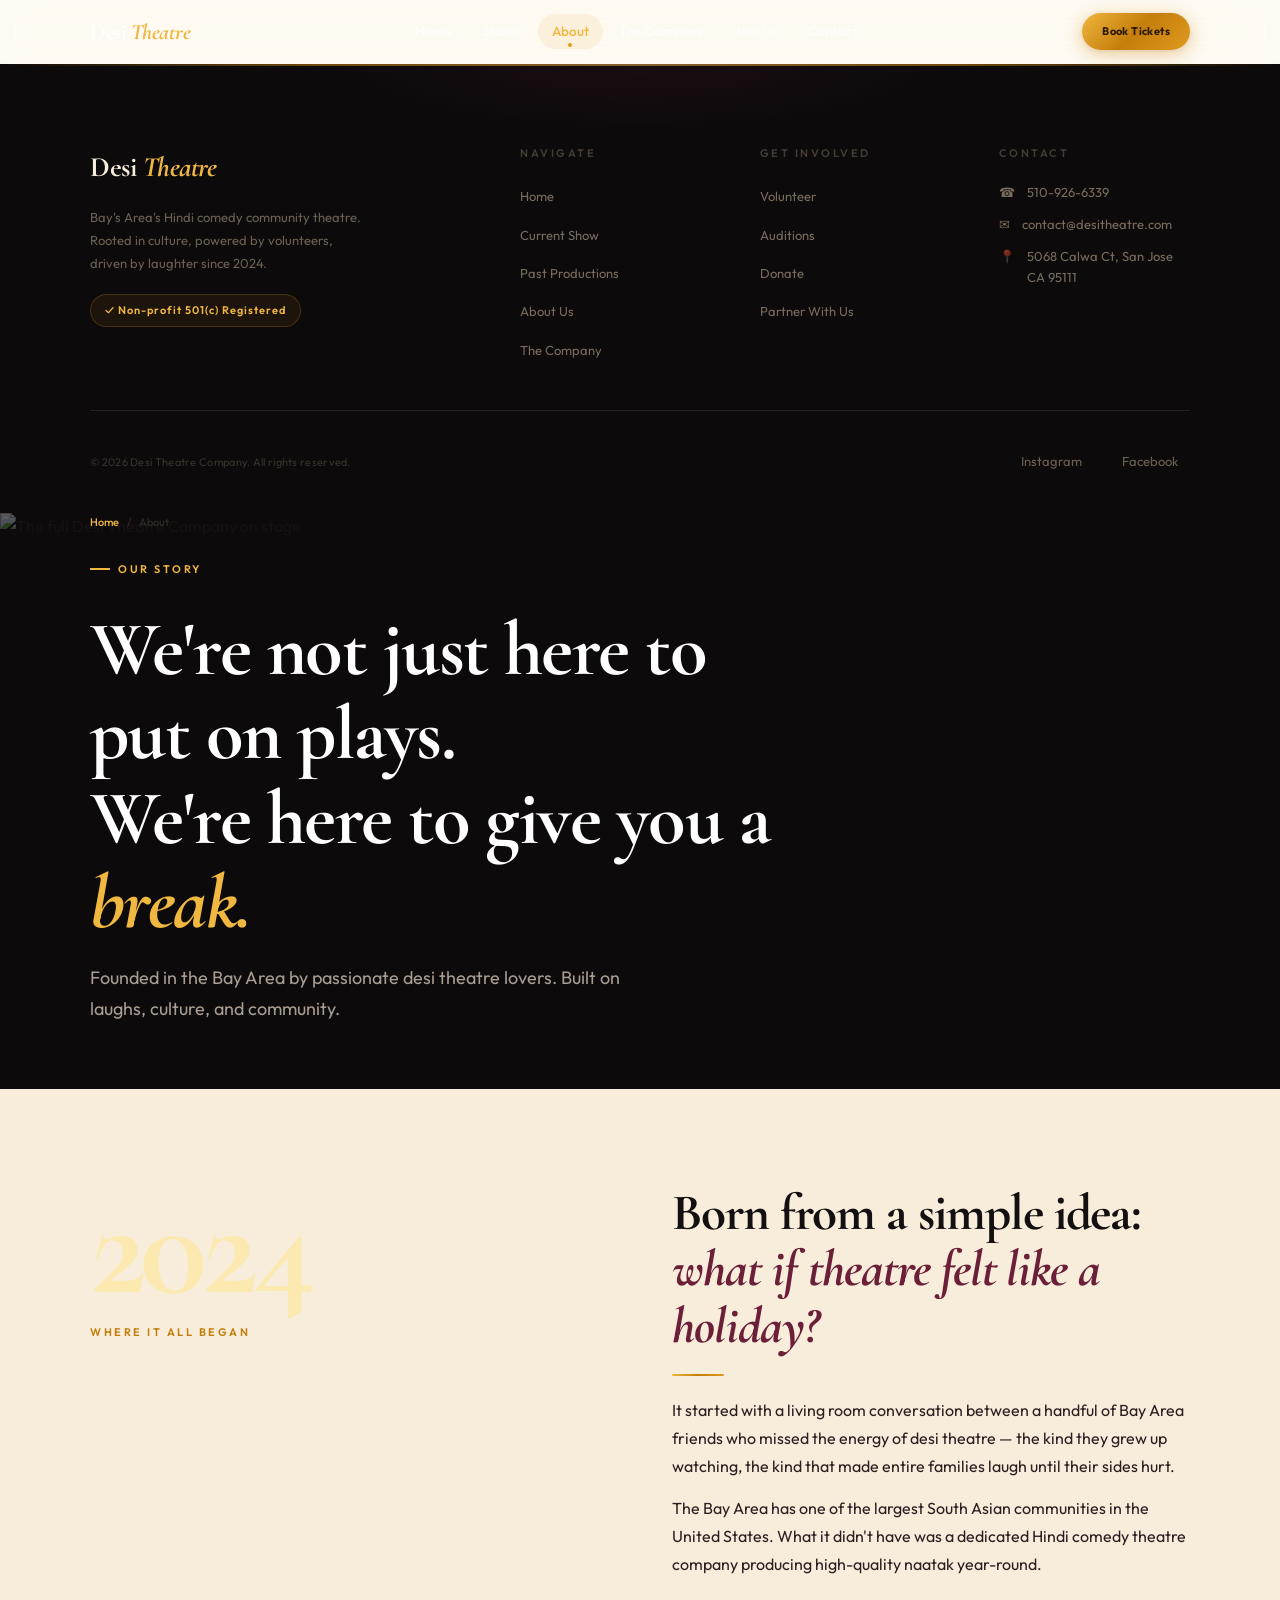
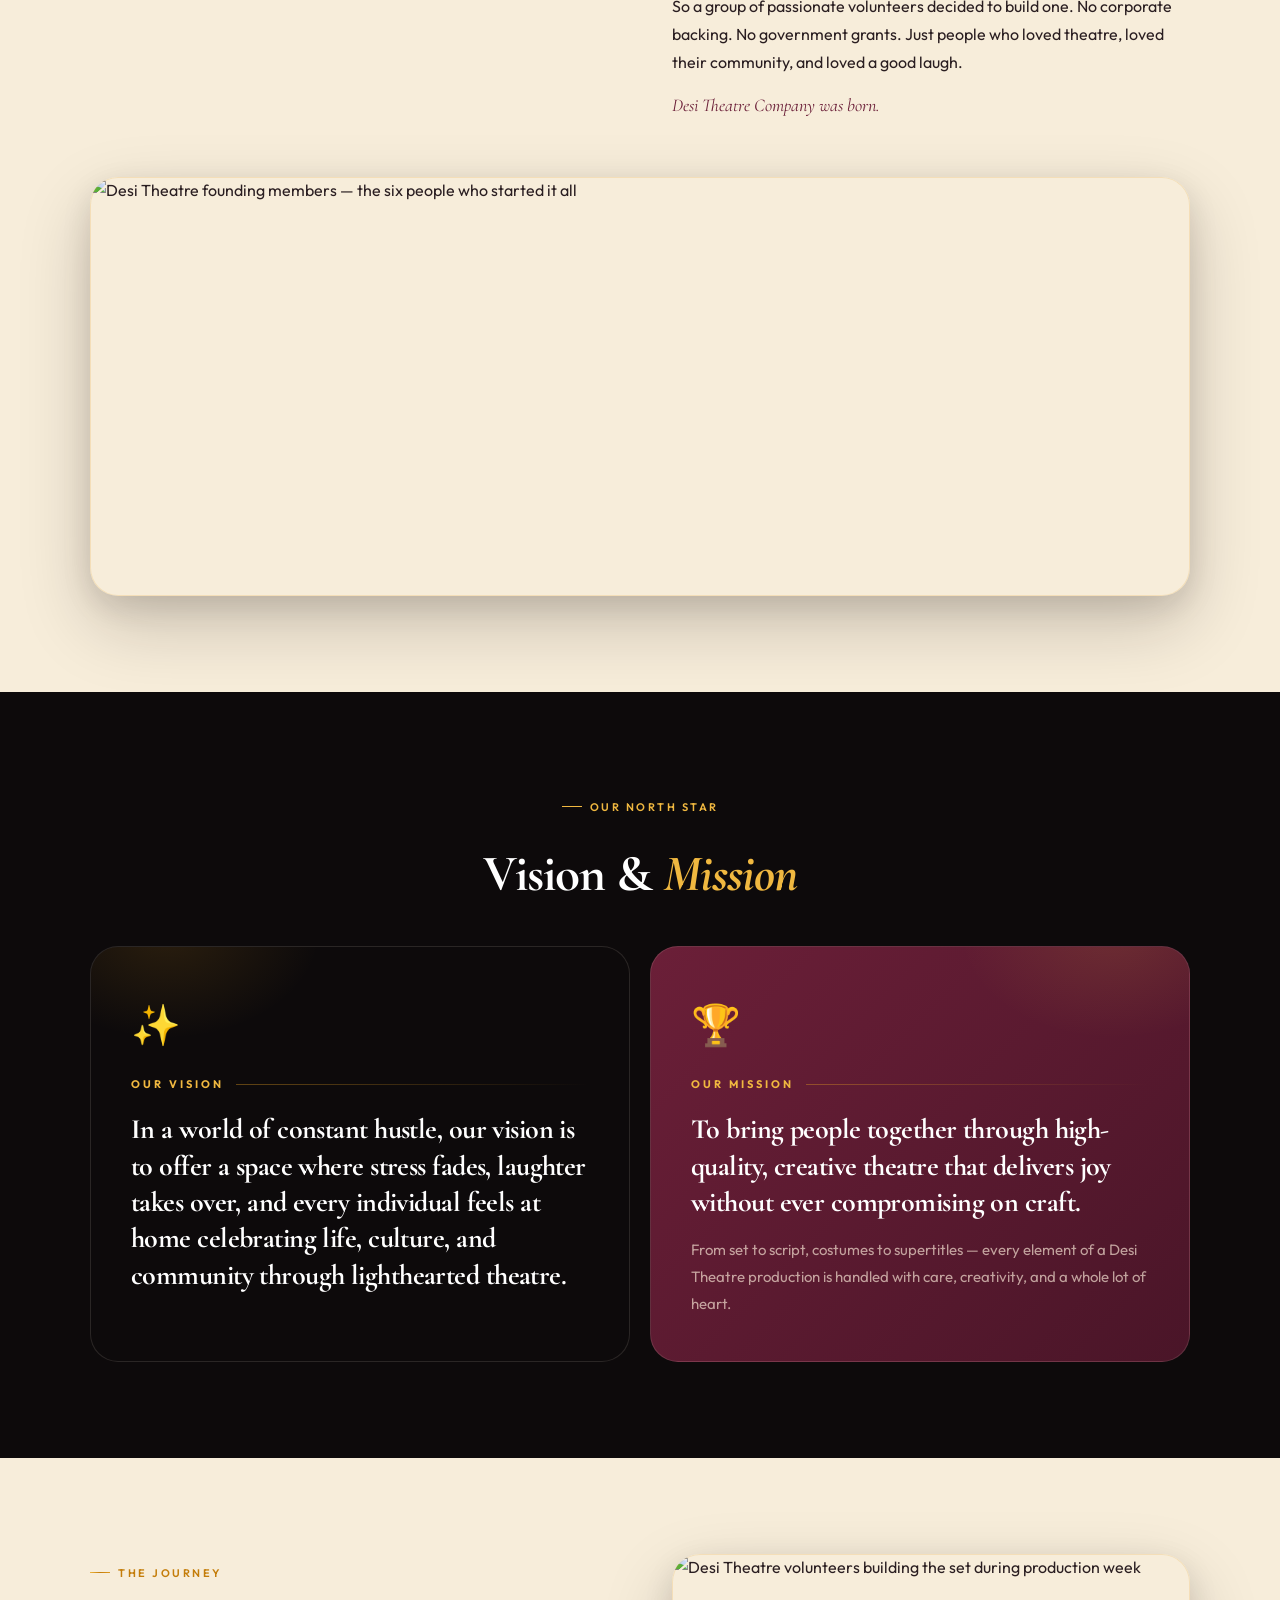
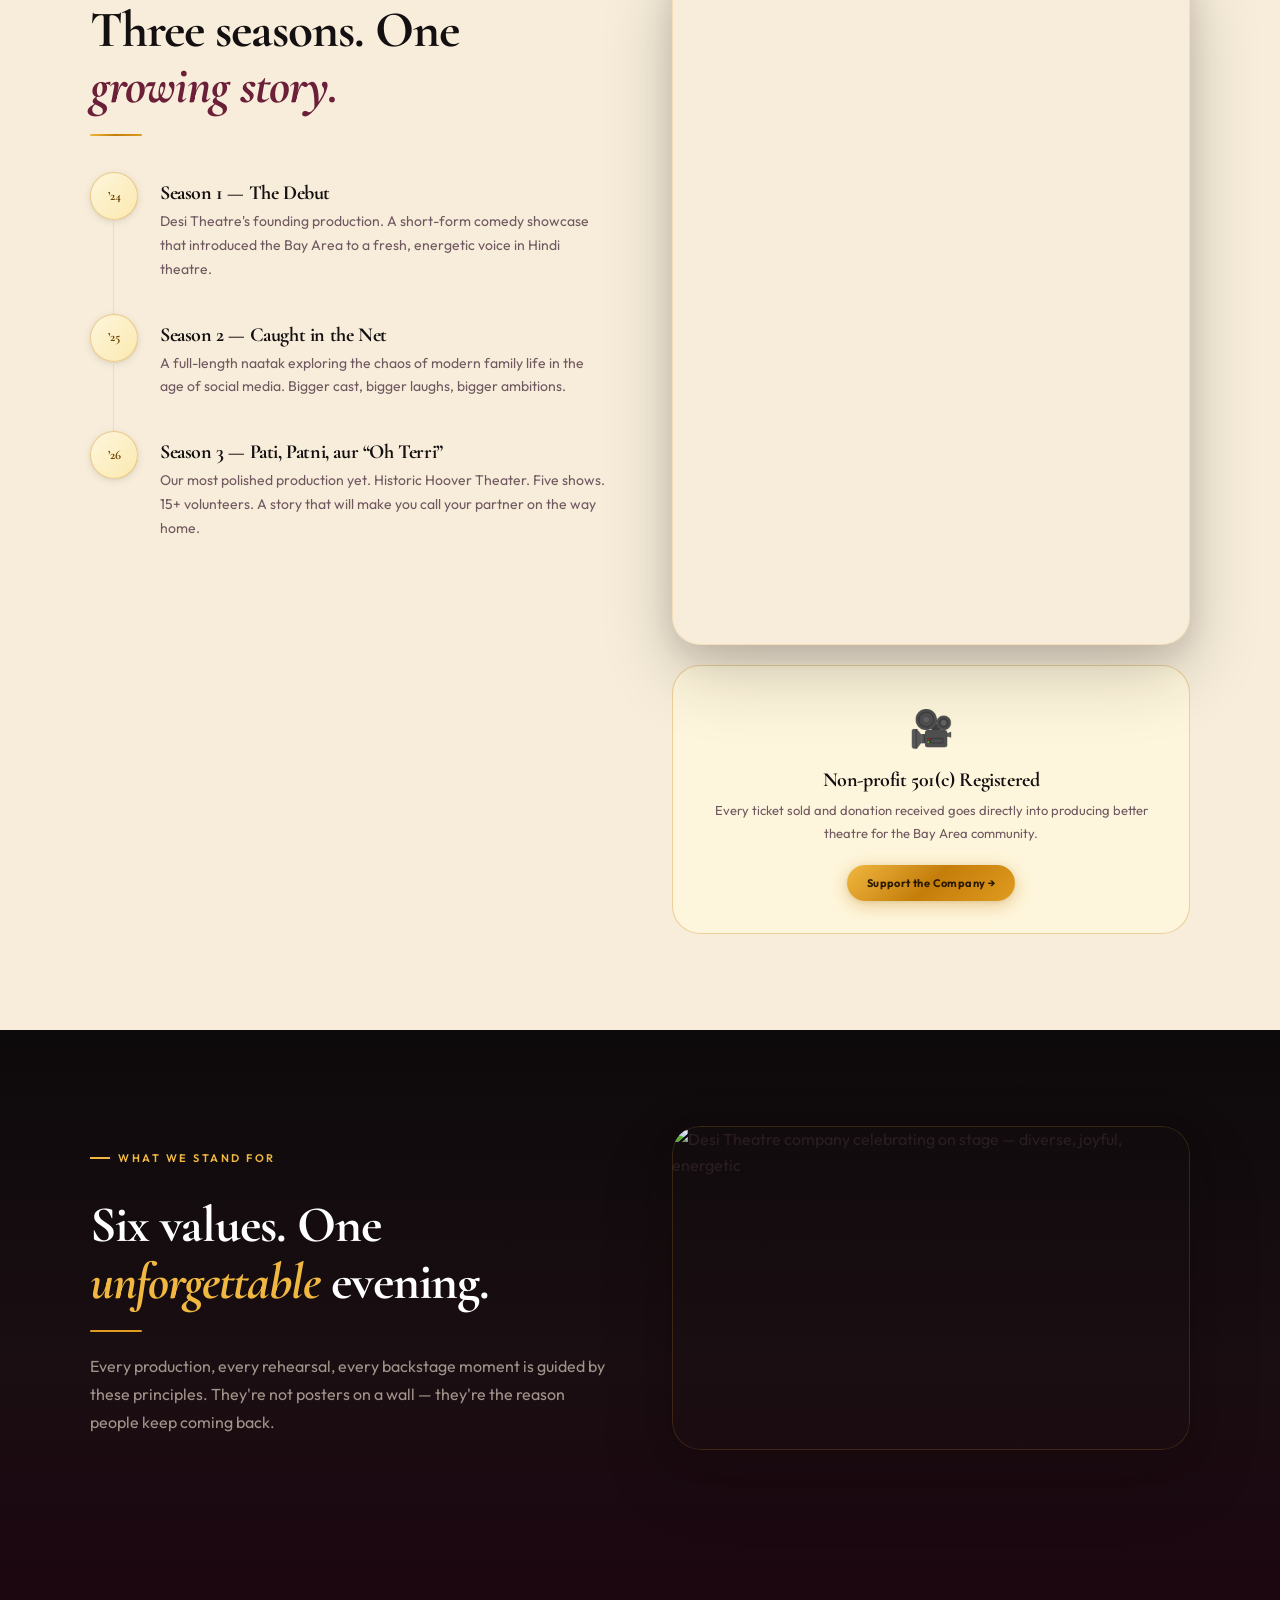
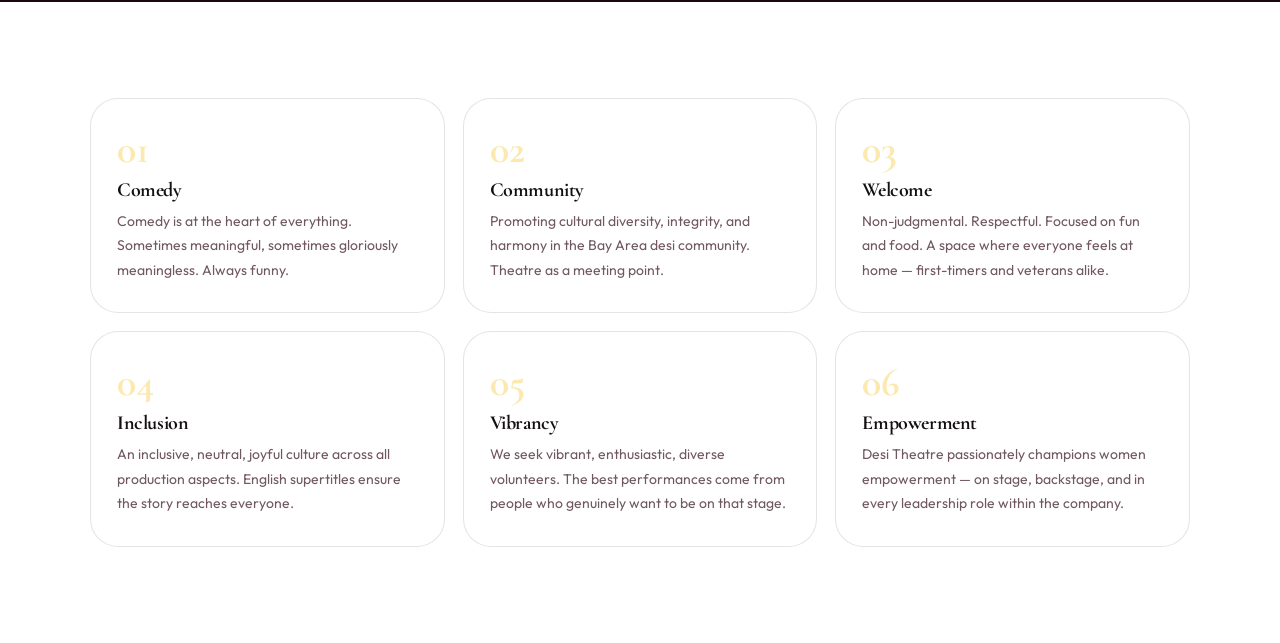
==== commit aaaa3851: "Add files via upload" ====
--- a/about.html
+++ b/about.html
@@ -1,242 +1,176 @@
 <!DOCTYPE html>
 <html lang="en">
 <head>
-  <meta charset="UTF-8" />
-  <meta name="viewport" content="width=device-width, initial-scale=1.0" />
+  <meta charset="UTF-8"/>
+  <meta name="viewport" content="width=device-width, initial-scale=1.0"/>
   <title>About — Desi Theatre</title>
-  <meta name="description" content="Learn about Desi Theatre — Bay Area's Hindi comedy community theatre. Our story, vision, mission, and the culture we're building." />
-  <link rel="stylesheet" href="css/style.css" />
+  <meta name="description" content="About Desi Theatre — Bay Area Hindi comedy community theatre. Our story, vision, mission, and the values we live by."/>
+  <link rel="stylesheet" href="css/style.css"/>
   <style>
-    /* Page hero */
-    .page-hero-img {
-      position: relative; min-height: 60vh;
-      display: flex; align-items: flex-end;
-      overflow: hidden; margin-top: -64px;
+    /* ── Page hero ── */
+    .about-page-hero { position: relative; min-height: 58vh; display: flex; align-items: flex-end; overflow: hidden; background: var(--coal-950); }
+    .about-page-hero-bg { position: absolute; inset: 0; }
+    .about-page-hero-bg img { width: 100%; height: 100%; object-fit: cover; opacity: 0.38; display: block; }
+    .about-page-hero-overlay { position: absolute; inset: 0; background: linear-gradient(to top, rgba(13,10,11,0.97) 0%, rgba(13,10,11,0.45) 55%, rgba(13,10,11,0.10) 100%); }
+    .about-page-hero-inner { position: relative; z-index: 2; max-width: 1180px; margin: 0 auto; width: 100%; padding: 0 40px 64px; }
+
+    /* ── Origin year ── */
+    .origin-year { font-family: var(--ff-display); font-size: clamp(80px,12vw,140px); font-weight: 700; line-height: 0.9; color: var(--gold-100); letter-spacing: -0.04em; display: block; }
+
+    /* ── Vision & Mission ── */
+    .vm-grid { display: grid; grid-template-columns: 1fr 1fr; gap: 20px; }
+    .vm-card { border-radius: var(--r-xl); padding: 44px 40px; position: relative; overflow: hidden; }
+    .vm-card-vision { background: var(--coal-950); border: 0.5px solid rgba(253,237,218,0.12); }
+    .vm-card-vision::before { content: ''; position: absolute; top:-20%;left:-10%;width:80%;height:80%; background: radial-gradient(ellipse 55% 50% at 30% 20%, rgba(224,155,32,0.14) 0%, transparent 65%); pointer-events:none; }
+    .vm-card-mission { background: var(--gr-burg); border: 0.5px solid rgba(253,237,218,0.12); }
+    .vm-card-mission::before { content: ''; position: absolute; top:-20%;right:-10%;width:80%;height:80%; background: radial-gradient(ellipse 55% 50% at 70% 20%, rgba(240,184,64,0.12) 0%, transparent 65%); pointer-events:none; }
+    .vm-card-label { font-size: 11px; font-weight: 700; letter-spacing: 3px; text-transform: uppercase; color: var(--gold-300); margin-bottom: 18px; display: flex; align-items: center; gap: 12px; position: relative; z-index: 1; }
+    .vm-card-label::after { content: ''; flex: 1; height: 1px; background: linear-gradient(90deg, rgba(224,155,32,0.4), transparent); }
+    .vm-icon { font-size: 40px; margin-bottom: 18px; display: block; position: relative; z-index: 1; }
+    .vm-card h2 { font-family: var(--ff-display); font-size: clamp(20px,2.5vw,28px); color: #fff; line-height: 1.3; margin-bottom: 16px; position: relative; z-index: 1; font-weight: 700; }
+    .vm-card p { font-size: 15px; color: rgba(253,237,218,0.65); line-height: 1.8; position: relative; z-index: 1; }
+
+    /* ── Timeline ── */
+    .timeline { margin-top: 36px; }
+    .tl-item { display: flex; gap: 22px; margin-bottom: 32px; position: relative; }
+    .tl-item:not(:last-child)::before { content:''; position:absolute; left:23px; top:50px; bottom:-32px; width:1px; background: var(--bdr-gold-s); }
+    .tl-dot { width: 48px; height: 48px; border-radius: 50%; background: var(--gr-gold-s); border: 1.5px solid var(--bdr-gold); display: flex; align-items: center; justify-content: center; font-family: var(--ff-display); font-size: 13px; font-weight: 700; color: var(--gold-700); flex-shrink: 0; box-shadow: var(--sh-sm); }
+    .tl-content { padding-top: 10px; }
+    .tl-content h4 { font-family: var(--ff-display); font-size: 20px; color: var(--coal-900); margin-bottom: 6px; font-weight: 700; }
+    .tl-content p { font-size: 14px; color: var(--txt-muted); line-height: 1.7; }
+
+    /* ── Values ── */
+    .values-grid { display: grid; grid-template-columns: repeat(3,1fr); gap: 18px; }
+    .value-card { background: #fff; border: 0.5px solid var(--bdr-soft); border-radius: var(--r-xl); padding: 30px 26px; transition: all var(--ease-spring); }
+    .value-card:hover { border-color: var(--bdr-gold-s); box-shadow: var(--sh-card-h); transform: translateY(-3px); }
+    .value-num { font-family: var(--ff-display); font-size: 40px; font-weight: 700; color: var(--gold-100); line-height: 1; margin-bottom: 10px; }
+    .value-card h3 { font-family: var(--ff-display); font-size: 20px; margin-bottom: 8px; color: var(--coal-900); font-weight: 700; }
+    .value-card p { font-size: 14px; line-height: 1.75; color: var(--txt-muted); }
+
+    /* ── Donate box ── */
+    .donate-box { background: var(--bg-golden); border: 0.5px solid var(--bdr-gold); border-radius: var(--r-xl); padding: 32px 28px; text-align: center; margin-top: 20px; }
+    .donate-box h4 { font-family: var(--ff-display); font-size: 20px; color: var(--coal-900); margin-bottom: 8px; }
+    .donate-box p { font-size: 13px; color: var(--txt-muted); margin-bottom: 20px; }
+
+    /* ── Responsive ── */
+    @media (max-width: 900px) {
+      .vm-grid { grid-template-columns: 1fr; }
+      .values-grid { grid-template-columns: 1fr 1fr; }
     }
-    .page-hero-img-bg {
-      position: absolute; inset: 0; background: var(--coal-950);
-    }
-    .page-hero-img-bg img {
-      width: 100%; height: 100%; object-fit: cover; object-position: center 30%;
-      opacity: 0.45;
-    }
-    .page-hero-img::after {
-      content: '';
-      position: absolute; inset: 0;
-      background: linear-gradient(to top, rgba(13,10,11,0.95) 0%, rgba(13,10,11,0.30) 60%, transparent 100%);
-    }
-    .page-hero-img-inner {
-      position: relative; z-index: 2;
-      max-width: 1180px; margin: 0 auto;
-      padding: 0 var(--sp-10) var(--sp-16);
-      width: 100%;
-    }
-
-    /* Origin section */
-    .origin-year {
-      font-family: var(--ff-display);
-      font-size: clamp(80px, 12vw, 140px);
-      font-weight: 700; line-height: 0.9;
-      color: var(--gold-100); letter-spacing: -0.04em;
-    }
-
-    /* Vision & Mission side-by-side cards */
-    .vm-grid { display: grid; grid-template-columns: 1fr 1fr; gap: var(--sp-6); }
-    .vm-card {
-      border-radius: var(--r-xl); padding: var(--sp-10) var(--sp-8);
-      position: relative; overflow: hidden;
-    }
-    .vm-card-vision {
-      background: var(--gr-stage);
-      border: 0.5px solid var(--bdr-on-dark);
-    }
-    .vm-card-vision::before {
-      content: '';
-      position: absolute; top: -30%; left: -10%;
-      width: 80%; height: 80%;
-      background: radial-gradient(ellipse 55% 50% at 30% 20%, rgba(224,155,32,0.14) 0%, transparent 65%);
-    }
-    .vm-card-mission {
-      background: var(--gr-burg);
-      border: 0.5px solid rgba(253,237,218,0.12);
-    }
-    .vm-card-mission::before {
-      content: '';
-      position: absolute; top: -30%; right: -10%;
-      width: 80%; height: 80%;
-      background: radial-gradient(ellipse 55% 50% at 70% 20%, rgba(240,184,64,0.12) 0%, transparent 65%);
-    }
-    .vm-card-label {
-      font-size: 11px; font-weight: 700; letter-spacing: 3px;
-      text-transform: uppercase; color: var(--gold-300);
-      margin-bottom: var(--sp-5); display: flex; align-items: center; gap: var(--sp-3);
-      position: relative; z-index: 1;
-    }
-    .vm-card-label::after { content: ''; flex: 1; height: 1px; background: linear-gradient(90deg, rgba(224,155,32,0.4), transparent); }
-    .vm-card h2 {
-      font-family: var(--ff-display);
-      font-size: clamp(22px, 3vw, 32px);
-      color: var(--cream-50); line-height: 1.25;
-      margin-bottom: var(--sp-4);
-      position: relative; z-index: 1;
-    }
-    .vm-card p {
-      font-size: 16px; color: rgba(253,237,218,0.65);
-      line-height: 1.8; position: relative; z-index: 1;
-    }
-    .vm-icon {
-      font-size: 48px; margin-bottom: var(--sp-5);
-      display: block; position: relative; z-index: 1;
-    }
-
-    /* Values grid */
-    .values-grid { display: grid; grid-template-columns: repeat(3,1fr); gap: 20px; margin-top: var(--sp-10); }
-    .value-card {
-      background: #fff; border: 0.5px solid var(--bdr-soft);
-      border-radius: var(--r-xl); padding: 32px 26px;
-      transition: all var(--ease-spring);
-    }
-    .value-card:hover { border-color: var(--bdr-gold-s); box-shadow: var(--sh-card-h); transform: translateY(-3px); }
-    .value-num {
-      font-family: var(--ff-display); font-size: 42px; font-weight: 700;
-      color: var(--gold-100); line-height: 1; margin-bottom: 12px;
-    }
-    .value-card h3 { font-family: var(--ff-display); font-size: 22px; margin-bottom: 10px; color: var(--coal-900); }
-    .value-card p { font-size: 14px; line-height: 1.75; color: var(--txt-muted); }
-
-    /* Timeline */
-    .timeline { margin-top: var(--sp-10); }
-    .timeline-item { display: flex; gap: var(--sp-6); margin-bottom: var(--sp-8); position: relative; }
-    .timeline-item:not(:last-child)::before { content:''; position:absolute; left:23px; top:50px; bottom:-32px; width:1px; background:var(--bdr-gold-s); }
-    .timeline-dot { width:48px; height:48px; border-radius:50%; background:var(--gr-gold-s); border:1.5px solid var(--bdr-gold); display:flex; align-items:center; justify-content:center; font-family:var(--ff-display); font-size:14px; font-weight:700; color:var(--gold-700); flex-shrink:0; box-shadow:var(--sh-sm); }
-    .timeline-content { padding-top: 10px; }
-    .timeline-content h4 { font-family:var(--ff-display); font-size:20px; color:var(--coal-900); margin-bottom:6px; }
-    .timeline-content p { font-size:14px; color:var(--txt-muted); line-height:1.7; }
-
-    @media(max-width:768px) {
-      .page-hero-img { min-height: 50vh; }
-      .vm-grid { grid-template-columns: 1fr; }
+    @media (max-width: 600px) {
+      .about-page-hero-inner { padding: 0 20px 48px; }
+      .vm-card { padding: 32px 24px; }
       .values-grid { grid-template-columns: 1fr; }
-    }
-    @media(max-width:480px) {
-      .values-grid { grid-template-columns: 1fr; }
-      .vm-card { padding: var(--sp-8) var(--sp-5); }
     }
   </style>
 </head>
 <body>
   <script src="css/shared.js"></script>
 
-  <!-- PAGE HERO · image: images/about-hero-1.jpg -->
-  <section class="page-hero-img">
-    <div class="page-hero-img-bg">
-      <!-- Wide group shot: full company on stage, theatrical lighting -->
-      <img src="images/about-hero-1.jpg" alt="The Desi Theatre Company — full cast and crew on stage" />
-    </div>
-    <div class="page-hero-img-inner">
-      <div class="breadcrumb light">
+  <!-- ═══════════ PAGE HERO · image: images/about-hero-1.jpg ═══════════ -->
+  <section class="about-page-hero">
+    <div class="about-page-hero-bg">
+      <img src="images/about-hero-1.jpg" alt="The full Desi Theatre Company on stage"/>
+    </div>
+    <div class="about-page-hero-overlay"></div>
+    <div class="about-page-hero-inner">
+      <div class="breadcrumb light" style="margin-bottom: 20px;">
         <a href="index.html">Home</a><span>/</span><span>About</span>
       </div>
       <span class="section-eyebrow light">Our Story</span>
-      <h1 style="color:#fff;max-width:720px;">We're not just here to put on plays. We're here to give you a <em style="color:var(--gold-300);font-style:italic;">break.</em></h1>
-      <p style="color:rgba(253,237,218,0.65);font-size:19px;max-width:560px;line-height:1.75;margin-top:var(--sp-5);">Founded in the Bay Area by passionate desi theatre lovers. Built on laughs, culture, and community.</p>
-    </div>
-    <div class="hero-lights"></div>
-    <div class="hero-curtain-left"></div>
-    <div class="hero-curtain-right"></div>
-  </section>
-
-  <!-- ORIGIN STORY · image: images/about-origin-2.jpg -->
+      <h1 style="color:#fff; max-width:700px; margin-top:10px;">We're not just here to put on plays.<br>We're here to give you a <em style="color:var(--gold-300);font-style:italic;">break.</em></h1>
+      <p style="color:rgba(253,237,218,0.65);font-size:18px;max-width:540px;line-height:1.75;margin-top:16px;">Founded in the Bay Area by passionate desi theatre lovers. Built on laughs, culture, and community.</p>
+    </div>
+  </section>
+
+  <!-- ═══════════ ORIGIN · image: images/about-origin-2.jpg ═══════════ -->
   <section class="section section-cream">
     <div class="container">
-      <div class="grid-2" style="gap:var(--sp-16);">
-        <div>
-          <div class="origin-year fade-up">2024</div>
-          <span class="section-eyebrow" style="margin-top:var(--sp-3);display:block;">Where It All Began</span>
-        </div>
-        <div class="split-content fade-up delay-2">
-          <h2>Born from a simple idea: <em class="serif-italic dark">what if theatre felt like a holiday?</em></h2>
-          <div class="gold-rule" style="margin-top:var(--sp-5);"></div>
-          <p style="margin-top:var(--sp-3);">It started with a living room conversation between a handful of Bay Area friends who missed the energy of desi theatre — the kind they grew up watching, the kind that made entire families laugh until their sides hurt.</p>
-          <p style="margin-top:var(--sp-4);">The Bay Area has one of the largest South Asian communities in the United States. What it didn't have — at least not in the way it deserved — was a dedicated Hindi comedy theatre company producing high-quality naatak year-round.</p>
-          <p style="margin-top:var(--sp-4);">So a group of passionate volunteers decided to build one. No corporate backing. No government grants. Just people who loved theatre, loved their community, and loved a good laugh. Desi Theatre Company was born.</p>
-        </div>
-      </div>
-      <!-- Founding team photo -->
-      <div class="img-frame img-cinema fade-up" style="margin-top:var(--sp-12);">
-        <!-- Wide landscape: founding team candid, warm and joyful -->
-        <img src="images/about-origin-2.jpg" alt="Desi Theatre founding team members — the six people who started it all" class="img-cover" />
-      </div>
-    </div>
-  </section>
-
-  <!-- VISION & MISSION -->
-  <section class="section" style="background:var(--bg-surface);">
-    <div class="container">
-      <div class="text-center mb-12">
-        <span class="section-eyebrow">Our North Star</span>
-        <h2>Vision &amp; <em class="serif-italic dark">Mission</em></h2>
+      <div class="grid-2" style="gap: var(--sp-16); align-items: start;">
+        <div>
+          <span class="origin-year">2024</span>
+          <span class="section-eyebrow" style="margin-top: 12px; display: block;">Where It All Began</span>
+        </div>
+        <div>
+          <h2>Born from a simple idea: <em style="color:var(--burg-600);font-style:italic;">what if theatre felt like a holiday?</em></h2>
+          <div class="gold-rule" style="margin-top:20px;"></div>
+          <p style="margin-top:16px;">It started with a living room conversation between a handful of Bay Area friends who missed the energy of desi theatre — the kind they grew up watching, the kind that made entire families laugh until their sides hurt.</p>
+          <p style="margin-top:14px;">The Bay Area has one of the largest South Asian communities in the United States. What it didn't have was a dedicated Hindi comedy theatre company producing high-quality naatak year-round.</p>
+          <p style="margin-top:14px;">So a group of passionate volunteers decided to build one. No corporate backing. No government grants. Just people who loved theatre, loved their community, and loved a good laugh.</p>
+          <p style="margin-top:14px; font-family: var(--ff-display); font-size:18px; font-style:italic; color:var(--burg-600);">Desi Theatre Company was born.</p>
+        </div>
+      </div>
+      <!-- image: founding team wide shot -->
+      <div class="img-frame" style="aspect-ratio: 21/8; margin-top: 56px;">
+        <img src="images/about-origin-2.jpg" alt="Desi Theatre founding members — the six people who started it all" class="img-cover"/>
+      </div>
+    </div>
+  </section>
+
+  <!-- ═══════════ VISION & MISSION ═══════════ -->
+  <section class="section" style="background: var(--coal-950);">
+    <div class="container">
+      <div class="text-center" style="margin-bottom: 44px;">
+        <span class="section-eyebrow light">Our North Star</span>
+        <h2 style="color:#fff; margin-top:10px;">Vision &amp; <em style="color:var(--gold-300);font-style:italic;">Mission</em></h2>
       </div>
       <div class="vm-grid">
-        <!-- VISION -->
-        <div class="vm-card vm-card-vision fade-up delay-1">
+        <div class="vm-card vm-card-vision">
           <span class="vm-icon">&#10024;</span>
           <div class="vm-card-label">Our Vision</div>
-          <h2>In a world of constant hustle, we offer a space where stress fades and laughter takes over.</h2>
-          <p>Every individual feels at home celebrating life, culture, and community through lighthearted theatre. That is the world Desi Theatre is working to build — one naatak at a time.</p>
-        </div>
-        <!-- MISSION -->
-        <div class="vm-card vm-card-mission fade-up delay-2">
+          <h2>In a world of constant hustle, our vision is to offer a space where stress fades, laughter takes over, and every individual feels at home celebrating life, culture, and community through lighthearted theatre.</h2>
+        </div>
+        <div class="vm-card vm-card-mission">
           <span class="vm-icon">&#127942;</span>
           <div class="vm-card-label">Our Mission</div>
-          <h2>To bring people together through high-quality, creative theatre that delivers joy.</h2>
-          <p>Without ever compromising on craft. We are a community theatre, yes — but "community" is never an excuse for anything less than excellent. From the set to the script, every element is handled with care and heart.</p>
-        </div>
-      </div>
-    </div>
-  </section>
-
-  <!-- TIMELINE + IMAGE · image: images/about-mission-3.jpg -->
+          <h2>To bring people together through high-quality, creative theatre that delivers joy without ever compromising on craft.</h2>
+          <p style="margin-top:14px;">From set to script, costumes to supertitles — every element of a Desi Theatre production is handled with care, creativity, and a whole lot of heart.</p>
+        </div>
+      </div>
+    </div>
+  </section>
+
+  <!-- ═══════════ TIMELINE + IMAGE · image: images/about-mission-3.jpg ═══════════ -->
   <section class="section section-cream">
     <div class="container">
-      <div class="grid-2" style="gap:var(--sp-16);">
-        <div class="split-content fade-up">
+      <div class="grid-2" style="gap: var(--sp-16); align-items: start;">
+        <div>
           <span class="section-eyebrow">The Journey</span>
-          <h2>Three seasons. One <em class="serif-italic dark">growing story.</em></h2>
-          <div class="gold-rule"></div>
-          <div class="timeline" style="margin-top:var(--sp-8);">
-            <div class="timeline-item">
-              <div class="timeline-dot">&#8217;24</div>
-              <div class="timeline-content">
-                <h4>Season 1 — The Debut</h4>
+          <h2>Three seasons. One <em style="color:var(--burg-600);font-style:italic;">growing story.</em></h2>
+          <div class="gold-rule" style="margin-top:20px;"></div>
+          <div class="timeline">
+            <div class="tl-item">
+              <div class="tl-dot">&#8217;24</div>
+              <div class="tl-content">
+                <h4>Season 1 &mdash; The Debut</h4>
                 <p>Desi Theatre's founding production. A short-form comedy showcase that introduced the Bay Area to a fresh, energetic voice in Hindi theatre.</p>
               </div>
             </div>
-            <div class="timeline-item">
-              <div class="timeline-dot">&#8217;25</div>
-              <div class="timeline-content">
-                <h4>Season 2 — Caught in the Net</h4>
+            <div class="tl-item">
+              <div class="tl-dot">&#8217;25</div>
+              <div class="tl-content">
+                <h4>Season 2 &mdash; Caught in the Net</h4>
                 <p>A full-length naatak exploring the chaos of modern family life in the age of social media. Bigger cast, bigger laughs, bigger ambitions.</p>
               </div>
             </div>
-            <div class="timeline-item">
-              <div class="timeline-dot">&#8217;26</div>
-              <div class="timeline-content">
-                <h4>Season 3 — Pati, Patni, aur &#8220;Oh Terri&#8221;</h4>
+            <div class="tl-item">
+              <div class="tl-dot">&#8217;26</div>
+              <div class="tl-content">
+                <h4>Season 3 &mdash; Pati, Patni, aur &#8220;Oh Terri&#8221;</h4>
                 <p>Our most polished production yet. Historic Hoover Theater. Five shows. 15+ volunteers. A story that will make you call your partner on the way home.</p>
               </div>
             </div>
           </div>
         </div>
         <div>
-          <!-- Stage production photo: set being built or rehearsal in progress -->
-          <div class="img-frame img-portrait fade-up delay-2">
-            <img src="images/about-mission-3.jpg" alt="Desi Theatre volunteers building the set during production week" class="img-cover" />
+          <!-- image: volunteers building set, production week -->
+          <div class="img-frame" style="aspect-ratio: 3/4;">
+            <img src="images/about-mission-3.jpg" alt="Desi Theatre volunteers building the set during production week" class="img-cover"/>
           </div>
-          <div style="background:var(--bg-golden);border:0.5px solid var(--bdr-gold);border-radius:var(--r-xl);padding:var(--sp-8);margin-top:var(--sp-5);text-align:center;" class="fade-up delay-3">
-            <div style="font-size:42px;margin-bottom:var(--sp-3);">&#127909;</div>
-            <h4 style="font-family:var(--ff-display);font-size:20px;color:var(--coal-900);margin-bottom:var(--sp-2);">Non-profit 501(c)<br>Registered Organization</h4>
-            <p style="font-size:13px;color:var(--txt-muted);margin-bottom:var(--sp-5);">Every ticket sold goes directly back into producing better theatre for the community.</p>
+          <div class="donate-box">
+            <div style="font-size:36px;margin-bottom:12px;">&#127909;</div>
+            <h4>Non-profit 501(c) Registered</h4>
+            <p>Every ticket sold and donation received goes directly into producing better theatre for the Bay Area community.</p>
             <a href="https://www.zeffy.com/donation-form/48fbff1d-6cfd-417b-a36d-4b484be8253f" target="_blank" class="btn btn-gold btn-sm">Support the Company &rarr;</a>
           </div>
         </div>
@@ -244,57 +178,33 @@
     </div>
   </section>
 
-  <!-- VALUES · image: images/about-values-4.jpg -->
+  <!-- ═══════════ VALUES · image: images/about-values-4.jpg ═══════════ -->
   <section class="section section-stage">
     <div class="container">
-      <div class="grid-2" style="gap:var(--sp-16);align-items:center;">
+      <div class="grid-2" style="gap: var(--sp-16); align-items: center; margin-bottom: 56px;">
         <div>
           <span class="section-eyebrow light">What We Stand For</span>
-          <h2 style="color:#fff;">Six values. One <em class="serif-italic">unforgettable</em> evening.</h2>
-          <div class="gold-rule" style="margin-top:var(--sp-5);"></div>
-          <p style="color:rgba(253,237,218,0.60);margin-top:var(--sp-3);">Every production, every rehearsal, every backstage moment is guided by these six principles. They aren't posters on a wall — they're the reason people keep coming back.</p>
-        </div>
-        <!-- Company on stage: celebratory, energetic, diverse group -->
-        <div class="img-frame img-landscape fade-up delay-2">
-          <img src="images/about-values-4.jpg" alt="Desi Theatre company celebrating on stage — diverse, joyful, energetic" class="img-cover" />
-        </div>
-      </div>
-    </div>
-  </section>
-
-  <section class="section" style="background:var(--bg-surface);">
+          <h2 style="color:#fff; margin-top:10px;">Six values. One <em style="color:var(--gold-300);font-style:italic;">unforgettable</em> evening.</h2>
+          <div class="gold-rule" style="margin-top:20px; background: var(--gold-400);"></div>
+          <p style="color:rgba(253,237,218,0.60); margin-top:14px;">Every production, every rehearsal, every backstage moment is guided by these principles. They're not posters on a wall — they're the reason people keep coming back.</p>
+        </div>
+        <!-- image: company on stage, diverse, celebratory -->
+        <div class="img-frame" style="aspect-ratio: 16/10;">
+          <img src="images/about-values-4.jpg" alt="Desi Theatre company celebrating on stage — diverse, joyful, energetic" class="img-cover"/>
+        </div>
+      </div>
+    </div>
+  </section>
+
+  <section class="section" style="background: #fff;">
     <div class="container">
       <div class="values-grid">
-        <div class="value-card fade-up delay-1">
-          <div class="value-num">01</div>
-          <h3>Comedy</h3>
-          <p>Comedy is at the heart of everything. We strive to create fun content for the Hindi-speaking audience — sometimes meaningful, sometimes meaningless. Always funny.</p>
-        </div>
-        <div class="value-card fade-up delay-2">
-          <div class="value-num">02</div>
-          <h3>Community</h3>
-          <p>Promoting cultural diversity, integrity, and harmony in the Bay Area desi community. Theatre as a meeting point. A shared laugh as a shared identity.</p>
-        </div>
-        <div class="value-card fade-up delay-3">
-          <div class="value-num">03</div>
-          <h3>Welcome</h3>
-          <p>Non-judgmental. Respectful. Focused on fun and food. Desi Theatre strives to be a space where everyone — from first-timers to veterans — feels at home.</p>
-        </div>
-        <div class="value-card fade-up delay-1">
-          <div class="value-num">04</div>
-          <h3>Inclusion</h3>
-          <p>An inclusive, neutral, and joyful culture across all production aspects. English supertitles ensure the story reaches everyone in the room, regardless of background.</p>
-        </div>
-        <div class="value-card fade-up delay-2">
-          <div class="value-num">05</div>
-          <h3>Vibrancy</h3>
-          <p>We seek vibrant, enthusiastic, and diverse volunteers. Energy is contagious — and the best performances come from people who genuinely want to be on that stage.</p>
-        </div>
-        <div class="value-card fade-up delay-3">
-          <div class="value-num">06</div>
-          <h3>Empowerment</h3>
-          <p>Desi Theatre passionately champions women empowerment — onstage, backstage, and in every leadership role within the company. The spotlight belongs to everyone.</p>
-        </div>
+        <div class="value-card"><div class="value-num">01</div><h3>Comedy</h3><p>Comedy is at the heart of everything. Sometimes meaningful, sometimes gloriously meaningless. Always funny.</p></div>
+        <div class="value-card"><div class="value-num">02</div><h3>Community</h3><p>Promoting cultural diversity, integrity, and harmony in the Bay Area desi community. Theatre as a meeting point.</p></div>
+        <div class="value-card"><div class="value-num">03</div><h3>Welcome</h3><p>Non-judgmental. Respectful. Focused on fun and food. A space where everyone feels at home — first-timers and veterans alike.</p></div>
+        <div class="value-card"><div class="value-num">04</div><h3>Inclusion</h3><p>An inclusive, neutral, joyful culture across all production aspects. English supertitles ensure the story reaches everyone.</p></div>
+        <div class="value-card"><div class="value-num">05</div><h3>Vibrancy</h3><p>We seek vibrant, enthusiastic, diverse volunteers. The best performances come from people who genuinely want to be on that stage.</p></div>
+        <div class="value-card"><div class="value-num">06</div><h3>Empowerment</h3><p>Desi Theatre passionately champions women empowerment — on stage, backstage, and in every leadership role within the company.</p></div>
       </div>
     </div>
   </section>
--- a/css/style.css
+++ b/css/style.css
@@ -1,269 +1,903 @@
-@import url('https://fonts.googleapis.com/css2?family=Playfair+Display:ital,wght@0,400;0,700;0,900;1,400;1,700&family=DM+Sans:wght@300;400;500;600&display=swap');
-
-/* ─── RESET & BASE ─── */
-*, *::before, *::after { margin: 0; padding: 0; box-sizing: border-box; }
-html { scroll-behavior: smooth; }
-body { font-family: var(--sans); background: var(--cream); color: var(--ink); line-height: 1.6; -webkit-font-smoothing: antialiased; }
-img { max-width: 100%; display: block; }
-a { text-decoration: none; color: inherit; }
-ul { list-style: none; }
-button { cursor: pointer; font-family: var(--sans); border: none; }
-
-/* ─── CSS VARIABLES ─── */
+/* ═══════════════════════════════════════════════════════════════════════
+   DESI THEATRE — Premium Design System v2
+   Theatrical · Warm · Joyful · Luxurious · Cultural
+   ═══════════════════════════════════════════════════════════════════════ */
+
+@import url('https://fonts.googleapis.com/css2?family=Cormorant+Garamond:ital,wght@0,400;0,600;0,700;1,400;1,600;1,700&family=Outfit:wght@300;400;500;600&display=swap');
+
+/* 1 — COLOR TOKENS */
 :root {
-  --saffron:       #E8600A;
-  --saffron-hover: #C44F06;
-  --saffron-light: #FEF0E4;
-  --saffron-mid:   #F5A05A;
-  --saffron-dark:  #7A3002;
-  --cream:         #FDF8F2;
-  --cream-dark:    #F5EDE0;
-  --ink:           #1A1208;
-  --ink-light:     #2E2010;
-  --muted:         #7A6A55;
-  --muted-light:   #A89070;
-  --white:         #FFFFFF;
-  --border:        rgba(26,18,8,0.10);
-  --border-strong: rgba(26,18,8,0.20);
-  --sans:          'DM Sans', sans-serif;
-  --serif:         'Playfair Display', serif;
-  --shadow-sm:     0 2px 8px rgba(26,18,8,0.06);
-  --shadow-md:     0 6px 24px rgba(26,18,8,0.10);
-  --shadow-lg:     0 16px 48px rgba(26,18,8,0.14);
-  --radius-sm:     8px;
-  --radius-md:     14px;
-  --radius-lg:     22px;
-  --radius-xl:     32px;
-}
-
-/* ─── TYPOGRAPHY ─── */
-h1, h2, h3, h4 { font-family: var(--serif); font-weight: 700; line-height: 1.15; letter-spacing: -0.03em; }
-h1 { font-size: clamp(38px, 5vw, 64px); }
-h2 { font-size: clamp(28px, 3.5vw, 44px); }
-h3 { font-size: clamp(20px, 2.5vw, 28px); }
-h4 { font-size: 18px; }
-p { font-size: 16px; line-height: 1.75; color: var(--muted); }
-.serif-italic { font-style: italic; color: var(--saffron); }
-.section-label {
-  display: inline-block;
-  font-family: var(--sans);
+  --burg-900: #1C0610; --burg-800: #2E0D1C; --burg-700: #4A1528;
+  --burg-600: #6B1F38; --burg-500: #8C2748; --burg-400: #B03C5E;
+  --burg-300: #D4748E; --burg-200: #EAB4C2; --burg-100: #F7E4E9; --burg-50: #FDF4F6;
+
+  --gold-900: #2C1A00; --gold-800: #4A2E00; --gold-700: #704400;
+  --gold-600: #9A5F00; --gold-500: #C47D0A; --gold-400: #E09B20;
+  --gold-300: #F0B840; --gold-200: #F7D278; --gold-100: #FBE9B0; --gold-50: #FEF6DC;
+
+  --plum-700: #381E58; --plum-600: #502B7A; --plum-500: #6B3D9E;
+  --plum-300: #B48AD8; --plum-100: #EFE3F8;
+
+  --cream-50:  #FDFAF4; --cream-100: #F7EDDA; --cream-200: #EDD8B8;
+  --cream-400: #D4AA7D; --cream-600: #BF9060; --cream-800: #6B4A20;
+
+  --coal-950: #0D0A0B; --coal-900: #140F10; --coal-800: #1E1618;
+  --coal-700: #2A1E21; --coal-600: #3A2C2F; --coal-500: #4E3D40;
+  --coal-400: #705860; --coal-300: #9A808A; --coal-200: #C4ADB5; --coal-50: #F5F0F2;
+
+  --coral-500: #E05C40; --coral-300: #F4A090; --coral-100: #FDEAE5;
+
+  /* ── Semantic Background ── */
+  --bg-stage:   var(--coal-950);
+  --bg-surface: var(--cream-50);
+  --bg-raised:  #FFFFFF;
+  --bg-warm:    var(--cream-100);
+  --bg-golden:  var(--gold-50);
+  --bg-blush:   var(--burg-50);
+  --bg-curtain: var(--burg-800);
+
+  /* ── Semantic Text ── */
+  --txt-head:      var(--coal-900);
+  --txt-body:      var(--coal-700);
+  --txt-muted:     var(--coal-400);
+  --txt-subtle:    var(--coal-300);
+  --txt-on-dark:   var(--cream-100);
+  --txt-on-dark-m: rgba(253,237,218,0.60);
+  --txt-gold:      var(--gold-500);
+  --txt-burg:      var(--burg-600);
+
+  /* ── Semantic Borders ── */
+  --bdr-hair:     rgba(60,30,25,0.07);
+  --bdr-soft:     rgba(60,30,25,0.12);
+  --bdr-med:      rgba(60,30,25,0.20);
+  --bdr-strong:   rgba(60,30,25,0.36);
+  --bdr-gold:     rgba(196,125,10,0.32);
+  --bdr-gold-s:   rgba(196,125,10,0.16);
+  --bdr-dark:     rgba(253,237,218,0.10);
+  --bdr-dark-s:   rgba(253,237,218,0.22);
+
+  /* ── Fonts ── */
+  --ff-display: 'Cormorant Garamond', Georgia, serif;
+  --ff-body:    'Outfit', 'Segoe UI', sans-serif;
+
+  /* ── Type Scale ── */
+  --fs-xs: 11px; --fs-sm: 13px; --fs-base: 16px; --fs-md: 18px;
+  --fs-lg: 22px; --fs-xl: 28px; --fs-2xl: 36px; --fs-3xl: 48px;
+  --fs-4xl: 64px; --fs-5xl: 84px;
+
+  /* ── Spacing ── */
+  --sp-1:4px; --sp-2:8px; --sp-3:12px; --sp-4:16px; --sp-5:20px;
+  --sp-6:24px; --sp-8:32px; --sp-10:40px; --sp-12:48px; --sp-16:64px;
+  --sp-20:80px; --sp-24:96px; --sp-32:128px;
+
+  /* ── Radii ── */
+  --r-xs:4px; --r-sm:8px; --r-md:14px; --r-lg:20px;
+  --r-xl:28px; --r-2xl:40px; --r-full:9999px;
+
+  /* ── Shadows ── */
+  --sh-sm:    0 2px 8px rgba(20,10,12,0.09), 0 1px 3px rgba(20,10,12,0.05);
+  --sh-md:    0 6px 24px rgba(20,10,12,0.13), 0 2px 8px rgba(20,10,12,0.07);
+  --sh-lg:    0 16px 48px rgba(20,10,12,0.17), 0 6px 18px rgba(20,10,12,0.09);
+  --sh-xl:    0 28px 72px rgba(20,10,12,0.20), 0 10px 30px rgba(20,10,12,0.11);
+  --sh-card:  0 4px 20px rgba(20,10,12,0.09), 0 1px 4px rgba(20,10,12,0.05);
+  --sh-card-h:0 12px 40px rgba(107,31,56,0.15), 0 4px 14px rgba(20,10,12,0.09);
+  --sh-btn-b: 0 4px 18px rgba(107,31,56,0.33), 0 1px 4px rgba(20,10,12,0.10);
+  --sh-btn-g: 0 4px 18px rgba(196,125,10,0.38), 0 1px 4px rgba(20,10,12,0.08);
+  --sh-glow-b:0 0 32px rgba(107,31,56,0.26), 0 0 64px rgba(107,31,56,0.10);
+  --sh-glow-g:0 0 32px rgba(224,155,32,0.20), 0 0 64px rgba(224,155,32,0.08);
+
+  /* ── Gradients ── */
+  --gr-stage:   linear-gradient(180deg, #0D0A0B 0%, #1A0E12 60%, #1C0610 100%);
+  --gr-curtain: linear-gradient(180deg, #2E0D1C 0%, #1C0610 100%);
+  --gr-gold:    linear-gradient(135deg, #F0B840 0%, #C47D0A 50%, #E09B20 100%);
+  --gr-gold-s:  linear-gradient(135deg, #FEF6DC 0%, #FBE9B0 100%);
+  --gr-burg:    linear-gradient(135deg, #6B1F38 0%, #4A1528 100%);
+  --gr-warm:    linear-gradient(160deg, #FDFAF4 0%, #F7EDDA 100%);
+  --gr-sheen:   linear-gradient(135deg, rgba(255,255,255,0.07) 0%, rgba(255,255,255,0) 55%);
+  --gr-spot:    radial-gradient(ellipse 70% 55% at 50% 0%, rgba(224,155,32,0.16) 0%, transparent 70%);
+
+  /* ── Motion ── */
+  --ease-fast:   150ms cubic-bezier(0.4,0,0.2,1);
+  --ease-base:   250ms cubic-bezier(0.4,0,0.2,1);
+  --ease-slow:   420ms cubic-bezier(0.4,0,0.2,1);
+  --ease-spring: 360ms cubic-bezier(0.34,1.56,0.64,1);
+}
+
+/* ═══════════════════════════════════════════════════════
+   COMPATIBILITY BRIDGE — maps legacy tokens → new system
+   Must come AFTER the base :root token definitions above
+   ═══════════════════════════════════════════════════════ */
+:root {
+  /* saffron → burgundy brand */
+  --saffron:        #6B1F38;
+  --saffron-light:  #F7E4E9;
+  --saffron-mid:    #B03C5E;
+  --saffron-dark:   #4A1528;
+
+  /* cream/surface aliases */
+  --cream:          #FDFAF4;
+  --cream-dark:     #F7EDDA;
+
+  /* text aliases */
+  --ink:            #140F10;
+  --ink-light:      #1E1618;
+  --muted:          #705860;
+  --muted-light:    #9A808A;
+  --white:          #FFFFFF;
+
+  /* border aliases */
+  --border:         rgba(60,30,25,0.12);
+  --border-strong:  rgba(60,30,25,0.36);
+
+  /* typography aliases */
+  --serif:          'Cormorant Garamond', Georgia, serif;
+  --sans:           'Outfit', 'Segoe UI', sans-serif;
+
+  /* radius aliases */
+  --radius-xs:      4px;
+  --radius-sm:      8px;
+  --radius-md:      14px;
+  --radius-lg:      20px;
+  --radius-xl:      28px;
+  --radius-2xl:     40px;
+  --radius-full:    9999px;
+
+  /* divider (old design used this) */
+  --divider:        2px;
+}
+
+/* 2 — RESET */
+*,*::before,*::after{margin:0;padding:0;box-sizing:border-box}
+html{scroll-behavior:smooth}
+body{font-family:var(--ff-body);background:var(--bg-surface);color:var(--txt-body);line-height:1.65;-webkit-font-smoothing:antialiased}
+img{max-width:100%;display:block}
+a{text-decoration:none;color:inherit}
+ul{list-style:none}
+button{cursor:pointer;font-family:var(--ff-body);border:none;background:none}
+input,select,textarea{font-family:var(--ff-body)}
+
+/* 3 — TYPOGRAPHY */
+h1,h2,h3,h4,h5{font-family:var(--ff-display);color:var(--txt-head);line-height:1.1;letter-spacing:-0.02em;font-weight:700}
+h1{font-size:clamp(var(--fs-3xl),6vw,var(--fs-5xl))}
+h2{font-size:clamp(var(--fs-2xl),4vw,var(--fs-4xl))}
+h3{font-size:clamp(var(--fs-xl),3vw,var(--fs-3xl))}
+h4{font-size:clamp(var(--fs-lg),2.5vw,var(--fs-2xl))}
+p{font-size:var(--fs-base);color:var(--txt-body);line-height:1.75}
+p.lead{font-size:var(--fs-md);line-height:1.75}
+
+.serif-italic{font-family:var(--ff-display);font-style:italic;color:var(--gold-300)}
+.serif-italic.dark{color:var(--gold-500)}
+
+.section-eyebrow{
+  display:inline-flex;align-items:center;gap:var(--sp-2);
+  font-family:var(--ff-body);font-size:var(--fs-xs);font-weight:600;
+  letter-spacing:2.5px;text-transform:uppercase;color:var(--txt-gold);
+  margin-bottom:var(--sp-5);
+}
+.section-eyebrow::before{content:'';width:20px;height:1.5px;background:var(--gr-gold);flex-shrink:0}
+.section-eyebrow.light{color:var(--gold-300)}
+.section-eyebrow.light::before{background:var(--gold-300)}
+
+/* 4 — LAYOUT */
+.container{max-width:1180px;margin:0 auto;padding:0 var(--sp-10)}
+.container-narrow{max-width:780px;margin:0 auto;padding:0 var(--sp-10)}
+.section{padding:var(--sp-24) 0}
+.section-sm{padding:var(--sp-16) 0}
+.section-lg{padding:var(--sp-32) 0}
+.grid-2{display:grid;grid-template-columns:1fr 1fr;gap:var(--sp-12);align-items:center}
+.grid-3{display:grid;grid-template-columns:repeat(3,1fr);gap:var(--sp-6)}
+.grid-4{display:grid;grid-template-columns:repeat(4,1fr);gap:var(--sp-5)}
+.text-center{text-align:center}
+.w-full{width:100%}
+.flex{display:flex}
+.flex-center{display:flex;align-items:center;justify-content:center}
+.flex-between{display:flex;align-items:center;justify-content:space-between}
+.flex-wrap{flex-wrap:wrap}
+.gap-2{gap:var(--sp-2)}.gap-3{gap:var(--sp-3)}.gap-4{gap:var(--sp-4)}.gap-6{gap:var(--sp-6)}
+.mt-2{margin-top:var(--sp-2)}.mt-4{margin-top:var(--sp-4)}.mt-6{margin-top:var(--sp-6)}
+.mt-8{margin-top:var(--sp-8)}.mt-10{margin-top:var(--sp-10)}.mt-12{margin-top:var(--sp-12)}
+.mt-16{margin-top:var(--sp-16)}.mt-24{margin-top:var(--sp-24)}
+.mb-4{margin-bottom:var(--sp-4)}.mb-6{margin-bottom:var(--sp-6)}.mb-8{margin-bottom:var(--sp-8)}
+.mb-12{margin-bottom:var(--sp-12)}.mb-16{margin-bottom:var(--sp-16)}
+
+/* 5 — ORNAMENT / DIVIDERS */
+.gold-rule{width:52px;height:2px;background:var(--gr-gold);border-radius:2px;margin:var(--sp-5) 0}
+.gold-rule.center{margin-left:auto;margin-right:auto}
+.ornament-divider{display:flex;align-items:center;gap:var(--sp-4);margin:var(--sp-8) 0}
+.ornament-divider::before,.ornament-divider::after{content:'';flex:1;height:0.5px;background:linear-gradient(90deg,transparent,var(--bdr-gold),transparent)}
+.ornament-divider span{font-family:var(--ff-display);font-size:var(--fs-lg);color:var(--gold-400);font-style:italic;opacity:0.65;user-select:none}
+
+/* 6 — TAGS */
+.tag{display:inline-flex;align-items:center;gap:var(--sp-2);font-size:var(--fs-xs);font-weight:600;letter-spacing:1.2px;text-transform:uppercase;padding:5px 13px;border-radius:var(--r-full);white-space:nowrap}
+.tag-gold{background:var(--gold-50);color:var(--gold-700);border:0.5px solid var(--bdr-gold)}
+.tag-burg{background:var(--burg-100);color:var(--burg-700);border:0.5px solid rgba(107,31,56,0.18)}
+.tag-dark{background:var(--coal-800);color:var(--cream-200);border:0.5px solid var(--bdr-dark)}
+.tag-plum{background:var(--plum-100);color:var(--plum-600);border:0.5px solid rgba(80,43,122,0.18)}
+.tag-muted{background:var(--cream-100);color:var(--txt-muted);border:0.5px solid var(--bdr-soft)}
+.tag-coral{background:var(--coral-100);color:#B03020;border:0.5px solid rgba(224,92,64,0.18)}
+.tag-live{background:var(--burg-600);color:var(--cream-100);animation:pulse-tag 2s ease-in-out infinite}
+.tag-live::before{content:'';width:5px;height:5px;border-radius:50%;background:var(--gold-300);animation:blink 1.5s ease-in-out infinite}
+@keyframes pulse-tag{0%,100%{box-shadow:0 0 0 2px rgba(107,31,56,0.22)}50%{box-shadow:0 0 0 5px rgba(107,31,56,0.10)}}
+@keyframes blink{0%,100%{opacity:1}50%{opacity:0.25}}
+
+/* 7 — BUTTONS */
+.btn{
+  display:inline-flex;align-items:center;justify-content:center;gap:var(--sp-2);
+  font-family:var(--ff-body);font-weight:600;font-size:var(--fs-sm);letter-spacing:0.4px;
+  padding:14px 28px;border-radius:var(--r-full);
+  cursor:pointer;white-space:nowrap;position:relative;overflow:hidden;
+  transition:all var(--ease-base);text-decoration:none;border:none;
+}
+.btn::before{content:'';position:absolute;inset:0;background:var(--gr-sheen);opacity:0;transition:opacity var(--ease-fast)}
+.btn:hover::before{opacity:1}
+.btn:active{transform:scale(0.976)}
+
+.btn-primary{background:var(--gr-burg);color:var(--cream-100);box-shadow:var(--sh-btn-b)}
+.btn-primary:hover{background:linear-gradient(135deg,#8C2748 0%,#6B1F38 100%);box-shadow:var(--sh-btn-b),var(--sh-glow-b);transform:translateY(-2px);color:var(--cream-50)}
+.btn-primary:focus-visible{outline:3px solid var(--burg-300);outline-offset:3px}
+
+.btn-gold{background:var(--gr-gold);color:var(--gold-900);box-shadow:var(--sh-btn-g);font-weight:700}
+.btn-gold:hover{background:linear-gradient(135deg,#F7D278 0%,#E09B20 50%,#F0B840 100%);box-shadow:var(--sh-btn-g),var(--sh-glow-g);transform:translateY(-2px)}
+.btn-gold:focus-visible{outline:3px solid var(--gold-300);outline-offset:3px}
+
+.btn-secondary{background:transparent;color:var(--burg-600);border:1.5px solid var(--burg-400)}
+.btn-secondary:hover{background:var(--burg-50);border-color:var(--burg-600);color:var(--burg-700);transform:translateY(-1px);box-shadow:var(--sh-sm)}
+.btn-secondary:focus-visible{outline:3px solid var(--burg-200);outline-offset:3px}
+
+.btn-ghost{background:rgba(253,237,218,0.08);color:var(--cream-100);border:1px solid var(--bdr-dark-s);backdrop-filter:blur(8px)}
+.btn-ghost:hover{background:rgba(253,237,218,0.15);border-color:rgba(253,237,218,0.38);transform:translateY(-1px)}
+.btn-ghost:focus-visible{outline:3px solid var(--cream-200);outline-offset:3px}
+
+.btn-cream{background:var(--cream-50);color:var(--coal-900);box-shadow:var(--sh-md);font-weight:600}
+.btn-cream:hover{background:#fff;transform:translateY(-2px);box-shadow:var(--sh-lg)}
+
+.btn-sm{padding:9px 20px;font-size:var(--fs-xs)}
+.btn-lg{padding:17px 36px;font-size:var(--fs-base)}
+.btn-xl{padding:20px 44px;font-size:var(--fs-md)}
+
+/* 8 — NAVIGATION */
+.nav{
+  position:sticky;top:0;z-index:500;height:72px;
+  background:rgba(13,10,11,0.90);
+  backdrop-filter:blur(20px) saturate(1.5);
+  -webkit-backdrop-filter:blur(20px) saturate(1.5);
+  border-bottom:0.5px solid var(--bdr-dark);
+}
+.nav::before{
+  content:'';position:absolute;top:0;left:0;right:0;height:1.5px;
+  background:linear-gradient(90deg,transparent 0%,var(--gold-500) 25%,var(--gold-300) 50%,var(--gold-500) 75%,transparent 100%);
+  opacity:0.55;
+}
+.nav-inner{
+  max-width:1180px;margin:0 auto;padding:0 var(--sp-10);
+  height:100%;display:flex;align-items:center;justify-content:space-between;
+}
+.nav-logo{font-family:var(--ff-display);font-size:24px;font-weight:700;color:var(--cream-100);letter-spacing:-0.5px;transition:color var(--ease-fast)}
+.nav-logo em{color:var(--gold-300);font-style:italic}
+.nav-logo:hover{color:var(--gold-100)}
+.nav-links{display:flex;align-items:center;gap:var(--sp-1)}
+.nav-links a{font-size:var(--fs-sm);font-weight:500;color:rgba(237,216,184,0.65);padding:7px 14px;border-radius:var(--r-full);transition:all var(--ease-fast);position:relative}
+.nav-links a:hover{color:var(--cream-100);background:rgba(253,237,218,0.08)}
+.nav-links a.active{color:var(--gold-300);background:rgba(224,155,32,0.10)}
+.nav-links a.active::after{content:'';position:absolute;bottom:5px;left:50%;transform:translateX(-50%);width:4px;height:4px;border-radius:50%;background:var(--gold-400)}
+.nav-right{display:flex;align-items:center;gap:var(--sp-3)}
+
+/* 9 — HERO */
+.hero{
+  position:relative;min-height:92vh;
+  display:flex;align-items:center;
+  background:var(--gr-stage);overflow:hidden;
+}
+.hero::before{
+  content:'';position:absolute;top:-10%;left:50%;transform:translateX(-50%);
+  width:80%;height:80%;
+  background:radial-gradient(ellipse 60% 50% at 50% 0%,rgba(224,155,32,0.13) 0%,rgba(196,125,10,0.05) 40%,transparent 70%);
+  pointer-events:none;
+}
+.hero::after{
+  content:'';position:absolute;bottom:0;left:0;right:0;height:38%;
+  background:linear-gradient(0deg,#0D0A0B 0%,transparent 100%);
+  pointer-events:none;
+}
+.hero-curtain-left,.hero-curtain-right{position:absolute;top:0;bottom:0;width:20%;pointer-events:none;z-index:1}
+.hero-curtain-left{left:0;background:linear-gradient(90deg,var(--burg-800) 0%,rgba(46,13,28,0.80) 60%,transparent 100%)}
+.hero-curtain-left::before{content:'';position:absolute;top:0;bottom:0;left:0;width:5px;background:linear-gradient(180deg,var(--gold-500) 0%,var(--gold-300) 20%,var(--gold-500) 40%,var(--gold-400) 60%,var(--gold-300) 80%,var(--gold-500) 100%);opacity:0.50}
+.hero-curtain-right{right:0;background:linear-gradient(270deg,var(--burg-800) 0%,rgba(46,13,28,0.80) 60%,transparent 100%)}
+.hero-curtain-right::before{content:'';position:absolute;top:0;bottom:0;right:0;width:5px;background:linear-gradient(180deg,var(--gold-500) 0%,var(--gold-300) 20%,var(--gold-500) 40%,var(--gold-400) 60%,var(--gold-300) 80%,var(--gold-500) 100%);opacity:0.50}
+.hero-lights{position:absolute;top:0;left:0;right:0;height:2.5px;background:linear-gradient(90deg,var(--burg-800) 0%,var(--gold-500) 20%,var(--gold-300) 30%,var(--gold-500) 40%,var(--gold-400) 50%,var(--gold-500) 60%,var(--gold-300) 70%,var(--gold-500) 80%,var(--burg-800) 100%);opacity:0.65;z-index:2}
+.hero-inner{position:relative;z-index:3;max-width:1180px;margin:0 auto;padding:0 var(--sp-10);width:100%}
+.hero-badge{
+  display:inline-flex;align-items:center;gap:var(--sp-2);
+  background:rgba(224,155,32,0.10);border:0.5px solid rgba(224,155,32,0.28);
+  color:var(--gold-300);font-size:var(--fs-xs);font-weight:600;
+  letter-spacing:2px;text-transform:uppercase;
+  padding:7px 16px;border-radius:var(--r-full);backdrop-filter:blur(4px);
+  margin-bottom:var(--sp-6);
+}
+.hero-badge::before{content:'';width:5px;height:5px;border-radius:50%;background:var(--gold-300);animation:blink 2s ease-in-out infinite}
+.hero h1{color:var(--cream-50);margin-bottom:var(--sp-6)}
+.hero h1 em{color:var(--gold-300);font-style:italic}
+.hero p{color:var(--txt-on-dark-m);font-size:var(--fs-md);max-width:540px;margin-bottom:var(--sp-10);line-height:1.75}
+.hero-actions{display:flex;gap:var(--sp-4);align-items:center;flex-wrap:wrap}
+.hero-micro{margin-top:var(--sp-5);font-size:var(--fs-sm);font-style:italic;color:rgba(237,216,184,0.38);font-family:var(--ff-display)}
+
+/* 10 — POSTER BLOCK */
+.poster-block{
+  background:linear-gradient(145deg,var(--burg-800) 0%,var(--burg-900) 100%);
+  border-radius:var(--r-xl);border:0.5px solid var(--bdr-dark-s);
+  overflow:hidden;box-shadow:var(--sh-xl),var(--sh-glow-b);
+  display:flex;flex-direction:column;align-items:center;justify-content:center;
+  padding:var(--sp-16) var(--sp-10);position:relative;text-align:center;
+}
+.poster-block::before{content:'';position:absolute;inset:0;background:radial-gradient(ellipse 80% 50% at 50% 0%,rgba(224,155,32,0.13) 0%,transparent 65%)}
+.poster-content{position:relative;z-index:1}
+.poster-emoji{font-size:60px;margin-bottom:var(--sp-5);display:block}
+.poster-title{font-family:var(--ff-display);font-size:clamp(22px,3vw,34px);font-weight:700;color:var(--cream-100);line-height:1.15;margin-bottom:var(--sp-2)}
+.poster-sub{font-family:var(--ff-display);font-size:var(--fs-base);font-style:italic;color:var(--gold-300);opacity:0.82;margin-bottom:var(--sp-8)}
+.curtain-l,.curtain-r{position:absolute;top:0;bottom:0;width:30%;pointer-events:none}
+.curtain-l{left:0;background:linear-gradient(90deg,var(--burg-700) 0%,rgba(74,21,40,0.45) 70%,transparent 100%)}
+.curtain-r{right:0;background:linear-gradient(270deg,var(--burg-700) 0%,rgba(74,21,40,0.45) 70%,transparent 100%)}
+.stage-lights{position:absolute;top:0;left:50%;transform:translateX(-50%);display:flex;gap:16px;z-index:2}
+.sl{width:6px;height:26px;border-radius:0 0 4px 4px}
+.sl.a{background:var(--gold-300);box-shadow:0 6px 18px rgba(240,184,64,0.62)}
+.sl.w{background:#FFF8EC;box-shadow:0 6px 18px rgba(255,248,236,0.68)}
+
+/* 11 — CARDS */
+.card{background:var(--bg-raised);border:0.5px solid var(--bdr-soft);border-radius:var(--r-xl);overflow:hidden;box-shadow:var(--sh-card);transition:box-shadow var(--ease-base),transform var(--ease-spring),border-color var(--ease-base)}
+.card:hover{box-shadow:var(--sh-card-h);transform:translateY(-4px);border-color:var(--bdr-gold-s)}
+.card-body{padding:var(--sp-8)}
+.card-media{aspect-ratio:4/3;background:var(--gr-warm);display:flex;align-items:center;justify-content:center;overflow:hidden}
+.card-eyebrow{font-size:var(--fs-xs);font-weight:600;letter-spacing:2px;text-transform:uppercase;color:var(--txt-gold);margin-bottom:var(--sp-2)}
+.card-title{font-family:var(--ff-display);font-size:var(--fs-xl);font-weight:700;color:var(--txt-head);margin-bottom:var(--sp-3);line-height:1.2}
+.card-text{font-size:var(--fs-sm);color:var(--txt-muted);line-height:1.7}
+.card-dark{background:var(--coal-800);border-color:var(--bdr-dark)}
+.card-dark .card-title{color:var(--cream-50)}
+.card-dark .card-text{color:var(--txt-on-dark-m)}
+.card-dark:hover{border-color:var(--bdr-dark-s);box-shadow:var(--sh-glow-b)}
+.card-premium{border-color:var(--bdr-gold);box-shadow:var(--sh-card)}
+.card-premium:hover{box-shadow:var(--sh-card-h),var(--sh-glow-g)}
+.card-premium-header{background:var(--gr-gold);padding:var(--sp-8) var(--sp-8) var(--sp-5);position:relative;overflow:hidden}
+.card-premium-header::after{content:'';position:absolute;inset:0;background:var(--gr-sheen)}
+
+/* 12 — DATE ROWS */
+.date-row{display:flex;align-items:center;justify-content:space-between;padding:12px 16px;border-radius:var(--r-md);background:var(--bg-warm);border:0.5px solid var(--bdr-gold-s);margin-bottom:var(--sp-2);transition:all var(--ease-fast)}
+.date-row:hover{background:var(--gold-50);border-color:var(--bdr-gold)}
+.date-row.selected{background:var(--burg-100);border-color:rgba(107,31,56,0.28)}
+.date-day{font-weight:600;font-size:var(--fs-sm);color:var(--txt-head)}
+.date-time{font-size:var(--fs-sm);color:var(--txt-muted)}
+.date-status{font-size:var(--fs-xs);font-weight:600;text-transform:uppercase;letter-spacing:1px;color:var(--burg-600)}
+
+/* 13 — STAT CARDS */
+.stat-card{background:var(--bg-raised);border:0.5px solid var(--bdr-soft);border-radius:var(--r-xl);padding:var(--sp-8) var(--sp-6);text-align:center;box-shadow:var(--sh-card);transition:all var(--ease-base)}
+.stat-card:hover{box-shadow:var(--sh-card-h);transform:translateY(-3px)}
+.stat-num{font-family:var(--ff-display);font-size:52px;font-weight:700;color:var(--burg-600);line-height:1;margin-bottom:var(--sp-2)}
+.stat-label{font-size:var(--fs-sm);color:var(--txt-muted);font-weight:500}
+
+/* 14 — TEAM CARDS */
+.team-card{background:var(--bg-raised);border:0.5px solid var(--bdr-soft);border-radius:var(--r-xl);padding:var(--sp-8) var(--sp-6);text-align:center;box-shadow:var(--sh-card);transition:all var(--ease-spring)}
+.team-card:hover{box-shadow:var(--sh-card-h);transform:translateY(-4px);border-color:var(--bdr-gold-s)}
+.tm-avatar{width:64px;height:64px;border-radius:50%;background:linear-gradient(135deg,var(--burg-100) 0%,var(--gold-100) 100%);color:var(--burg-600);font-family:var(--ff-display);font-size:20px;font-weight:700;display:flex;align-items:center;justify-content:center;margin:0 auto var(--sp-4);border:1.5px solid var(--bdr-gold-s);box-shadow:0 4px 12px rgba(107,31,56,0.12)}
+.tm-name{font-family:var(--ff-display);font-size:var(--fs-lg);font-weight:700;color:var(--txt-head);margin-bottom:4px}
+.tm-role{font-size:var(--fs-xs);font-weight:600;letter-spacing:1.5px;text-transform:uppercase;color:var(--txt-gold)}
+.tm-bio{font-size:var(--fs-sm);color:var(--txt-muted);margin-top:var(--sp-3);line-height:1.65}
+
+/* 15 — PRODUCTION CARDS */
+.prod-card{display:flex;gap:var(--sp-5);padding:var(--sp-6);background:var(--bg-raised);border:0.5px solid var(--bdr-soft);border-radius:var(--r-xl);box-shadow:var(--sh-card);transition:all var(--ease-spring)}
+.prod-card:hover{box-shadow:var(--sh-card-h);transform:translateY(-3px);border-color:var(--bdr-gold-s)}
+.prod-year-badge{min-width:72px;height:72px;border-radius:var(--r-lg);background:var(--gr-gold-s);border:0.5px solid var(--bdr-gold);display:flex;flex-direction:column;align-items:center;justify-content:center;flex-shrink:0}
+.prod-year-badge .year{font-family:var(--ff-display);font-size:22px;font-weight:700;color:var(--gold-700);line-height:1}
+.prod-year-badge .season{font-size:9px;font-weight:600;letter-spacing:1.2px;text-transform:uppercase;color:var(--gold-600);margin-top:3px}
+.prod-info h4{font-family:var(--ff-display);font-size:var(--fs-xl);font-weight:700;color:var(--txt-head);margin-bottom:4px}
+.prod-info p{font-size:var(--fs-sm);color:var(--txt-muted);line-height:1.65}
+
+/* 16 — QUOTE BLOCK */
+.quote-block{border-left:3px solid var(--gold-400);padding:var(--sp-5) var(--sp-8);background:var(--bg-golden);border-radius:0 var(--r-md) var(--r-md) 0;box-shadow:var(--sh-sm)}
+.quote-block p{font-family:var(--ff-display);font-size:var(--fs-lg);font-style:italic;color:var(--txt-head);line-height:1.6}
+.quote-block cite{display:block;margin-top:var(--sp-3);font-size:var(--fs-sm);font-weight:600;color:var(--txt-gold);font-style:normal}
+
+/* 17 — SECTION BG VARIANTS */
+.section-cream{background:var(--bg-warm)}
+.section-golden{background:var(--bg-golden);border-top:0.5px solid var(--bdr-gold-s);border-bottom:0.5px solid var(--bdr-gold-s)}
+.section-stage{background:var(--gr-stage);position:relative;overflow:hidden}
+.section-stage::before{content:'';position:absolute;top:-25%;left:50%;transform:translateX(-50%);width:70%;height:70%;background:radial-gradient(ellipse 60% 50% at 50% 0%,rgba(224,155,32,0.09) 0%,transparent 70%);pointer-events:none}
+.section-curtain{background:var(--gr-curtain);position:relative;overflow:hidden}
+.section-curtain::before{content:'';position:absolute;top:0;left:0;right:0;height:1.5px;background:linear-gradient(90deg,transparent,var(--gold-400),transparent);opacity:0.45}
+.section-curtain::after{content:'';position:absolute;bottom:0;left:0;right:0;height:1.5px;background:linear-gradient(90deg,transparent,var(--gold-400),transparent);opacity:0.45}
+.section-blush{background:var(--bg-blush)}
+.section-burg{background:var(--gr-burg);position:relative;overflow:hidden}
+.section-burg::before{content:'';position:absolute;inset:0;background:radial-gradient(ellipse 80% 60% at 30% 50%,rgba(224,155,32,0.09) 0%,transparent 60%)}
+.section-burg h2,.section-burg h3{color:var(--cream-50)}
+.section-burg p{color:rgba(253,237,218,0.68)}
+
+/* 18 — BREADCRUMB */
+.breadcrumb{display:flex;align-items:center;gap:var(--sp-2);font-size:var(--fs-xs);font-weight:500;color:var(--txt-subtle);margin-bottom:var(--sp-8)}
+.breadcrumb a{color:var(--txt-gold);transition:color var(--ease-fast)}
+.breadcrumb a:hover{color:var(--gold-600)}
+.breadcrumb span{opacity:0.38}
+.breadcrumb.light{color:rgba(237,216,184,0.38)}
+.breadcrumb.light a{color:var(--gold-300)}
+
+/* 19 — FORMS */
+.form-box{background:var(--bg-raised);border:0.5px solid var(--bdr-soft);border-radius:var(--r-xl);padding:var(--sp-10);box-shadow:var(--sh-lg)}
+.form-group{margin-bottom:var(--sp-5)}
+.form-label{display:block;font-size:var(--fs-sm);font-weight:600;color:var(--txt-head);margin-bottom:var(--sp-2)}
+.form-input,.form-select,.form-textarea{width:100%;padding:13px 18px;font-family:var(--ff-body);font-size:var(--fs-base);color:var(--txt-head);background:var(--bg-surface);border:1px solid var(--bdr-med);border-radius:var(--r-md);outline:none;transition:border-color var(--ease-fast),box-shadow var(--ease-fast),background var(--ease-fast);-webkit-appearance:none}
+.form-input:focus,.form-select:focus,.form-textarea:focus{border-color:var(--burg-400);background:var(--bg-raised);box-shadow:0 0 0 3px rgba(107,31,56,0.10)}
+.form-input::placeholder,.form-textarea::placeholder{color:var(--txt-subtle);font-style:italic}
+.form-textarea{resize:vertical;min-height:120px;line-height:1.65}
+.form-row{display:grid;grid-template-columns:1fr 1fr;gap:var(--sp-4)}
+
+/* 20 — NOTICE */
+.notice{background:var(--bg-golden);border:0.5px solid var(--bdr-gold);border-radius:var(--r-md);padding:var(--sp-4) var(--sp-6);font-size:var(--fs-sm);color:var(--gold-800);display:flex;align-items:flex-start;gap:var(--sp-3)}
+.notice::before{content:'◈';font-size:11px;flex-shrink:0;margin-top:1px;color:var(--gold-500)}
+.notice-burg{background:var(--burg-50);border-color:rgba(107,31,56,0.18);color:var(--burg-700)}
+.notice-burg::before{color:var(--burg-500)}
+
+/* 21 — AVATAR */
+.avatar{border-radius:50%;background:linear-gradient(135deg,var(--burg-100) 0%,var(--gold-100) 100%);color:var(--burg-600);font-family:var(--ff-display);font-weight:700;display:flex;align-items:center;justify-content:center;flex-shrink:0;border:1.5px solid var(--bdr-gold-s)}
+.avatar-sm{width:40px;height:40px;font-size:14px}
+.avatar-md{width:56px;height:56px;font-size:18px}
+.avatar-lg{width:72px;height:72px;font-size:24px}
+.avatar-xl{width:96px;height:96px;font-size:30px}
+
+/* 22 — FOOTER */
+.footer{background:var(--coal-950);position:relative;overflow:hidden;padding:var(--sp-20) 0 var(--sp-8)}
+.footer::before{content:'';position:absolute;top:0;left:0;right:0;height:1.5px;background:linear-gradient(90deg,transparent 0%,var(--gold-500) 25%,var(--gold-300) 50%,var(--gold-500) 75%,transparent 100%);opacity:0.55}
+.footer::after{content:'';position:absolute;top:0;left:50%;transform:translateX(-50%);width:60%;height:28%;background:radial-gradient(ellipse 60% 80% at 50% 0%,rgba(107,31,56,0.12) 0%,transparent 70%);pointer-events:none}
+.footer-inner{max-width:1180px;margin:0 auto;padding:0 var(--sp-10);position:relative;z-index:1}
+.footer-top{display:grid;grid-template-columns:2fr 1fr 1fr 1fr;gap:var(--sp-12);padding-bottom:var(--sp-12);border-bottom:0.5px solid var(--bdr-dark);margin-bottom:var(--sp-8)}
+.footer-logo{font-family:var(--ff-display);font-size:28px;font-weight:700;color:var(--cream-100);letter-spacing:-0.5px;margin-bottom:var(--sp-4)}
+.footer-logo em{color:var(--gold-300);font-style:italic}
+.footer-desc{font-size:var(--fs-sm);color:rgba(237,216,184,0.42);line-height:1.75;max-width:280px;margin-bottom:var(--sp-5)}
+.nonprofit-pill{display:inline-flex;align-items:center;gap:var(--sp-2);background:rgba(224,155,32,0.08);border:0.5px solid rgba(224,155,32,0.22);color:var(--gold-300);font-size:var(--fs-xs);font-weight:600;letter-spacing:1px;padding:6px 14px;border-radius:var(--r-full)}
+.footer-col-title{font-size:var(--fs-xs);font-weight:600;letter-spacing:2.5px;text-transform:uppercase;color:rgba(237,216,184,0.25);margin-bottom:var(--sp-5)}
+.footer-col ul{display:flex;flex-direction:column;gap:var(--sp-3)}
+.footer-col ul a{font-size:var(--fs-sm);color:rgba(237,216,184,0.48);transition:color var(--ease-fast)}
+.footer-col ul a:hover{color:var(--gold-200)}
+.footer-contact-item{display:flex;align-items:flex-start;gap:var(--sp-3);font-size:var(--fs-sm);color:rgba(237,216,184,0.48);margin-bottom:var(--sp-3);line-height:1.55}
+.footer-bottom{display:flex;justify-content:space-between;align-items:center;flex-wrap:wrap;gap:var(--sp-4)}
+.footer-copy{font-size:var(--fs-xs);color:rgba(237,216,184,0.20);letter-spacing:0.3px}
+.social-links{display:flex;gap:var(--sp-4)}
+.social-links a{font-size:var(--fs-sm);color:rgba(237,216,184,0.42);transition:color var(--ease-fast);padding:var(--sp-2) var(--sp-3);border-radius:var(--r-sm)}
+.social-links a:hover{color:var(--gold-300);background:rgba(224,155,32,0.08)}
+
+/* 23 — ANIMATIONS */
+@keyframes fadeUp{from{opacity:0;transform:translateY(22px)}to{opacity:1;transform:translateY(0)}}
+@keyframes fadeIn{from{opacity:0}to{opacity:1}}
+@keyframes scaleIn{from{opacity:0;transform:scale(0.94)}to{opacity:1;transform:scale(1)}}
+@keyframes shimmer{0%{background-position:-200% 0}100%{background-position:200% 0}}
+.fade-up{animation:fadeUp .65s cubic-bezier(.4,0,.2,1) both}
+.fade-in{animation:fadeIn .5s ease both}
+.scale-in{animation:scaleIn .5s cubic-bezier(.34,1.56,.64,1) both}
+.delay-1{animation-delay:.08s}.delay-2{animation-delay:.16s}.delay-3{animation-delay:.24s}
+.delay-4{animation-delay:.32s}.delay-5{animation-delay:.40s}.delay-6{animation-delay:.50s}
+.shimmer-gold{background:linear-gradient(90deg,var(--gold-400) 0%,var(--gold-200) 40%,var(--gold-400) 60%,var(--gold-300) 100%);background-size:200% 100%;-webkit-background-clip:text;-webkit-text-fill-color:transparent;background-clip:text;animation:shimmer 3.5s ease-in-out infinite}
+
+/* 24 — ORNAMENT GOLD RULE */
+.gold-rule{width:52px;height:2px;background:var(--gr-gold);border-radius:2px;margin:var(--sp-5) 0}
+.gold-rule.center{margin-left:auto;margin-right:auto}
+.ornament-divider{display:flex;align-items:center;gap:var(--sp-4);margin:var(--sp-8) 0}
+.ornament-divider::before,.ornament-divider::after{content:'';flex:1;height:0.5px;background:linear-gradient(90deg,transparent,var(--bdr-gold),transparent)}
+.ornament-divider span{font-family:var(--ff-display);font-size:var(--fs-lg);color:var(--gold-400);font-style:italic;opacity:0.62;user-select:none}
+
+/* 25 — TICKET / INFO CARD */
+.ticket-box{background:var(--bg-raised);border:0.5px solid var(--bdr-soft);border-radius:var(--r-xl);overflow:hidden;box-shadow:var(--sh-lg)}
+.ticket-box-header{background:var(--gr-burg);padding:var(--sp-6) var(--sp-8);position:relative;overflow:hidden}
+.ticket-box-header::before{content:'';position:absolute;inset:0;background:radial-gradient(ellipse 80% 60% at 20% 50%,rgba(240,184,64,0.12) 0%,transparent 60%)}
+.ticket-box-header h3{color:var(--cream-50);font-size:var(--fs-xl);margin-bottom:4px;position:relative;z-index:1}
+.ticket-box-header p{color:rgba(253,237,218,0.65);font-size:var(--fs-sm);position:relative;z-index:1}
+.ticket-box-body{padding:var(--sp-6) var(--sp-8)}
+.ticket-perforated{border-top:2px dashed var(--bdr-med);margin:var(--sp-5) 0}
+.venue-detail{font-size:var(--fs-sm);color:var(--txt-muted);line-height:1.65}
+.venue-detail strong{color:var(--txt-head);display:block;margin-bottom:2px}
+
+/* 26 — CREW TABLE */
+.show-crew{display:grid;grid-template-columns:1fr 1fr;gap:var(--sp-4);padding:var(--sp-5) 0;border-top:0.5px solid var(--bdr-hair);border-bottom:0.5px solid var(--bdr-hair);margin:var(--sp-6) 0}
+.crew-item .crew-role{font-size:var(--fs-xs);font-weight:600;letter-spacing:1.5px;text-transform:uppercase;color:var(--txt-muted);margin-bottom:3px}
+.crew-item .crew-name{font-size:var(--fs-base);font-weight:500;color:var(--txt-head)}
+
+/* 27 — RESPONSIVE */
+@media(max-width:1024px){
+  .grid-4{grid-template-columns:repeat(2,1fr)}
+  .footer-top{grid-template-columns:1fr 1fr}
+}
+@media(max-width:768px){
+  :root{--sp-24:72px;--sp-20:60px;--sp-16:48px}
+  .container,.container-narrow{padding:0 var(--sp-5)}
+  .nav-inner{padding:0 var(--sp-5)}
+  .nav-links{display:none}
+  .grid-2,.grid-3,.grid-4{grid-template-columns:1fr}
+  .footer-top{grid-template-columns:1fr;gap:var(--sp-8)}
+  .footer-inner{padding:0 var(--sp-5)}
+  .form-row{grid-template-columns:1fr}
+  .hero{min-height:auto;padding:var(--sp-20) 0 var(--sp-16)}
+  .hero-curtain-left,.hero-curtain-right{width:8%}
+  .show-crew{grid-template-columns:1fr}
+}
+@media(max-width:480px){
+  .btn-xl{padding:16px 28px;font-size:var(--fs-base)}
+  .hero-actions{flex-direction:column;align-items:stretch}
+  .hero-actions .btn{justify-content:center}
+  .stat-num{font-size:40px}
+}
+
+/* ═══════════════════════════════════════════════
+   NAV v2 — Sleek, transparent-to-solid on scroll
+   ═══════════════════════════════════════════════ */
+.nav {
+  position: fixed; top: 0; left: 0; right: 0; z-index: 900;
+  height: 64px;
+  background: transparent;
+  transition: background var(--ease-slow), box-shadow var(--ease-slow), height var(--ease-base);
+}
+.nav.scrolled {
+  background: rgba(13,10,11,0.96);
+  backdrop-filter: blur(24px) saturate(1.6);
+  -webkit-backdrop-filter: blur(24px) saturate(1.6);
+  box-shadow: 0 1px 0 rgba(224,155,32,0.18), 0 4px 24px rgba(0,0,0,0.35);
+  height: 60px;
+}
+.nav::before {
+  content: '';
+  position: absolute; top: 0; left: 0; right: 0; height: 1.5px;
+  background: linear-gradient(90deg, transparent 0%, var(--gold-400) 30%, var(--gold-200) 50%, var(--gold-400) 70%, transparent 100%);
+  opacity: 0;
+  transition: opacity var(--ease-slow);
+}
+.nav.scrolled::before { opacity: 0.55; }
+
+.nav-inner {
+  max-width: 1180px; margin: 0 auto;
+  padding: 0 var(--sp-10);
+  height: 100%;
+  display: flex; align-items: center; justify-content: space-between;
+  gap: var(--sp-4);
+}
+.nav-logo {
+  font-family: var(--ff-display);
+  font-size: 22px; font-weight: 700;
+  color: #fff;
+  letter-spacing: -0.5px; line-height: 1;
+  flex-shrink: 0;
+  transition: color var(--ease-fast);
+}
+.nav-logo em { color: var(--gold-300); font-style: italic; }
+.nav-logo:hover { color: var(--gold-100); }
+
+.nav-links {
+  display: flex; align-items: center;
+  gap: 2px; list-style: none;
+  margin: 0 auto;
+}
+.nav-links a {
+  display: block;
+  font-size: 13.5px; font-weight: 500;
+  color: rgba(255,255,255,0.72);
+  padding: 6px 14px;
+  border-radius: var(--r-full);
+  transition: color var(--ease-fast), background var(--ease-fast);
+  letter-spacing: 0.1px;
+  position: relative;
+}
+.nav-links a:hover { color: #fff; background: rgba(255,255,255,0.08); }
+.nav-links a.active { color: var(--gold-300); }
+.nav-links a.active::after {
+  content: '';
+  position: absolute; bottom: 2px; left: 50%; transform: translateX(-50%);
+  width: 4px; height: 4px; border-radius: 50%;
+  background: var(--gold-400);
+}
+
+.nav-cta { flex-shrink: 0; }
+
+/* Burger button */
+.nav-burger {
+  display: none;
+  flex-direction: column; justify-content: center;
+  gap: 5px; padding: 8px;
+  background: none; border: none; cursor: pointer;
+  width: 40px; height: 40px;
+  border-radius: var(--r-sm);
+  transition: background var(--ease-fast);
+}
+.nav-burger:hover { background: rgba(255,255,255,0.08); }
+.nav-burger span {
+  display: block; width: 22px; height: 1.5px;
+  background: #fff; border-radius: 2px;
+  transition: transform var(--ease-base), opacity var(--ease-base), width var(--ease-base);
+  transform-origin: center;
+}
+.nav-burger.open span:nth-child(1) { transform: translateY(6.5px) rotate(45deg); }
+.nav-burger.open span:nth-child(2) { opacity: 0; transform: scaleX(0); }
+.nav-burger.open span:nth-child(3) { transform: translateY(-6.5px) rotate(-45deg); }
+
+/* Push page content below fixed nav */
+body { padding-top: 64px; }
+
+/* Scroll JS */
+/* (inline script at bottom of shared.js handles .scrolled class) */
+
+/* ═══════════════════════════════════════════════
+   HERO BANNER — full-bleed image version
+   ═══════════════════════════════════════════════ */
+.hero-banner {
+  position: relative;
+  min-height: 100vh;
+  display: flex; align-items: center;
+  overflow: hidden;
+  margin-top: -64px; /* pull behind nav */
+}
+.hero-banner-bg {
+  position: absolute; inset: 0;
+  background-color: var(--coal-950);
+}
+.hero-banner-bg img {
+  width: 100%; height: 100%;
+  object-fit: cover; object-position: center top;
+  opacity: 0.55;
+  transition: transform 8s ease;
+}
+.hero-banner:hover .hero-banner-bg img { transform: scale(1.04); }
+/* Stage overlay layers */
+.hero-banner-overlay {
+  position: absolute; inset: 0;
+  background:
+    linear-gradient(to right, rgba(13,10,11,0.80) 0%, rgba(13,10,11,0.30) 55%, rgba(13,10,11,0.10) 100%),
+    linear-gradient(to top, rgba(13,10,11,0.90) 0%, transparent 50%);
+}
+/* Gold spotlight from top-left */
+.hero-banner-spot {
+  position: absolute; top: -20%; left: 0%;
+  width: 70%; height: 100%;
+  background: radial-gradient(ellipse 55% 55% at 20% 10%, rgba(224,155,32,0.18) 0%, transparent 65%);
+  pointer-events: none;
+}
+/* Left curtain strip */
+.hero-banner-curtain {
+  position: absolute; top: 0; left: 0; bottom: 0; width: 5px;
+  background: linear-gradient(180deg, var(--gold-500) 0%, var(--gold-300) 25%, var(--gold-500) 50%, var(--gold-400) 75%, var(--gold-300) 100%);
+  opacity: 0.6;
+}
+.hero-banner-inner {
+  position: relative; z-index: 2;
+  max-width: 1180px; margin: 0 auto;
+  padding: 140px var(--sp-10) 100px;
+  width: 100%;
+}
+.hero-banner-content { max-width: 640px; }
+.hero-banner .hero-badge {
+  display: inline-flex; align-items: center; gap: var(--sp-2);
+  background: rgba(224,155,32,0.12);
+  border: 0.5px solid rgba(224,155,32,0.35);
+  color: var(--gold-300);
   font-size: 11px; font-weight: 600;
   letter-spacing: 2px; text-transform: uppercase;
-  color: var(--saffron); margin-bottom: 14px;
-}
-
-/* ─── LAYOUT ─── */
-.container { max-width: 1160px; margin: 0 auto; padding: 0 40px; }
-.section { padding: 90px 0; }
-.section-sm { padding: 60px 0; }
-.grid-2 { display: grid; grid-template-columns: 1fr 1fr; gap: 56px; align-items: center; }
-.grid-3 { display: grid; grid-template-columns: repeat(3, 1fr); gap: 28px; }
-.grid-4 { display: grid; grid-template-columns: repeat(4, 1fr); gap: 20px; }
-
-/* ─── NAV ─── */
-.nav {
-  position: sticky; top: 0; z-index: 200;
-  background: rgba(253,248,242,0.92);
-  backdrop-filter: blur(12px);
-  -webkit-backdrop-filter: blur(12px);
-  border-bottom: 0.5px solid var(--border);
-  padding: 0 40px;
-}
-.nav-inner { max-width: 1160px; margin: 0 auto; display: flex; align-items: center; justify-content: space-between; height: 68px; }
-.nav-logo { font-family: var(--serif); font-size: 22px; font-weight: 900; color: var(--ink); }
-.nav-logo em { color: var(--saffron); font-style: italic; }
-.nav-links { display: flex; gap: 36px; }
-.nav-links a { font-size: 14px; font-weight: 400; color: var(--muted); transition: color 0.2s; position: relative; padding-bottom: 2px; }
-.nav-links a::after { content: ''; position: absolute; bottom: -2px; left: 0; width: 0; height: 1.5px; background: var(--saffron); transition: width 0.25s ease; }
-.nav-links a:hover, .nav-links a.active { color: var(--ink); }
-.nav-links a:hover::after, .nav-links a.active::after { width: 100%; }
-.nav-right { display: flex; align-items: center; gap: 16px; }
-.nav-phone { font-size: 13px; color: var(--muted); }
-
-/* ─── BUTTONS ─── */
-.btn { display: inline-flex; align-items: center; gap: 8px; padding: 13px 26px; border-radius: 100px; font-size: 14px; font-weight: 500; transition: all 0.2s; white-space: nowrap; }
-.btn-primary { background: var(--saffron); color: var(--white); }
-.btn-primary:hover { background: var(--saffron-hover); transform: translateY(-1px); box-shadow: 0 4px 16px rgba(232,96,10,0.30); }
-.btn-primary:active { transform: scale(0.98); }
-.btn-ghost { background: transparent; color: var(--ink); border: 0.5px solid var(--border-strong); }
-.btn-ghost:hover { background: var(--cream-dark); border-color: var(--saffron); color: var(--saffron); }
-.btn-white { background: var(--white); color: var(--ink); }
-.btn-white:hover { background: var(--cream); transform: translateY(-1px); }
-.btn-sm { padding: 9px 18px; font-size: 13px; }
-.btn-lg { padding: 16px 34px; font-size: 16px; font-weight: 500; }
-
-/* ─── CARDS ─── */
-.card { background: var(--white); border: 0.5px solid var(--border); border-radius: var(--radius-lg); overflow: hidden; transition: box-shadow 0.25s, transform 0.25s; }
-.card:hover { box-shadow: var(--shadow-md); transform: translateY(-3px); }
-.card-body { padding: 28px; }
-.card-meta { font-size: 12px; font-weight: 600; letter-spacing: 1.5px; text-transform: uppercase; color: var(--saffron); margin-bottom: 8px; }
-.card-title { font-family: var(--serif); font-size: 22px; font-weight: 700; color: var(--ink); margin-bottom: 10px; line-height: 1.25; }
-.card-text { font-size: 14px; color: var(--muted); line-height: 1.7; }
-
-/* ─── TAGS / PILLS ─── */
-.tag { display: inline-block; font-size: 12px; font-weight: 500; padding: 5px 13px; border-radius: 100px; }
-.tag-saffron { background: var(--saffron-light); color: var(--saffron-dark); }
-.tag-dark { background: var(--ink); color: var(--white); }
-.tag-muted { background: var(--cream-dark); color: var(--muted); }
-
-/* ─── POSTER BLOCK ─── */
-.poster-block {
-  background: linear-gradient(145deg, #FFE4C4, #F5A872);
-  border-radius: var(--radius-lg);
-  display: flex; flex-direction: column;
-  align-items: center; justify-content: center;
-  padding: 56px 36px; min-height: 400px;
-  position: relative; overflow: hidden;
-  border: 0.5px solid rgba(232,96,10,0.2);
-}
-.poster-block .curtain-l,
-.poster-block .curtain-r {
-  position: absolute; top: 0; width: 36%; height: 100%;
-  background: linear-gradient(180deg, #8C2F00 0%, #6B2300 100%);
-}
-.poster-block .curtain-l { left: 0; border-radius: 0 0 70% 0; }
-.poster-block .curtain-r { right: 0; border-radius: 0 0 0 70%; }
-.poster-block .poster-content { position: relative; z-index: 2; text-align: center; }
-.poster-title { font-family: var(--serif); font-size: 30px; font-weight: 900; color: var(--saffron-dark); line-height: 1.15; margin-bottom: 10px; }
-.poster-sub { font-size: 13px; font-style: italic; color: var(--saffron-dark); opacity: 0.8; }
-.poster-emoji { font-size: 56px; margin-bottom: 16px; display: block; }
-.stage-lights { position: absolute; top: 0; left: 50%; transform: translateX(-50%); display: flex; gap: 18px; z-index: 3; }
-.sl { width: 7px; height: 28px; border-radius: 0 0 5px 5px; }
-.sl.a { background: #FFB347; box-shadow: 0 6px 20px rgba(255,179,71,0.7); }
-.sl.w { background: #FFF5E0; box-shadow: 0 6px 20px rgba(255,245,224,0.8); }
-
-/* ─── AVATAR ─── */
-.avatar { width: 52px; height: 52px; border-radius: 50%; background: var(--saffron-light); color: var(--saffron); font-size: 15px; font-weight: 600; display: flex; align-items: center; justify-content: center; flex-shrink: 0; }
-.avatar-lg { width: 72px; height: 72px; font-size: 20px; }
-
-/* ─── DIVIDER ─── */
-.divider { width: 48px; height: 3px; background: var(--saffron); border-radius: 2px; margin: 20px 0; }
-
-/* ─── DARK SECTION ─── */
-.dark-section { background: var(--ink); color: var(--white); }
-.dark-section h2, .dark-section h3, .dark-section h4 { color: var(--white); }
-.dark-section p { color: rgba(255,255,255,0.60); }
-.dark-section .section-label { color: var(--saffron-mid); }
-.dark-section .divider { background: var(--saffron); }
-
-/* ─── SHOW DATE ROW ─── */
-.date-row { display: flex; align-items: center; justify-content: space-between; padding: 13px 18px; border-radius: 10px; background: var(--saffron-light); margin-bottom: 10px; }
-.date-row .date-day { font-weight: 600; font-size: 14px; color: var(--saffron-dark); }
-.date-row .date-time { font-size: 14px; color: var(--saffron-dark); }
-.date-row .date-status { font-size: 11px; font-weight: 600; letter-spacing: 1px; text-transform: uppercase; color: var(--saffron); }
-
-/* ─── FOOTER ─── */
-.footer { background: var(--ink-light); padding: 70px 40px 36px; }
-.footer-inner { max-width: 1160px; margin: 0 auto; }
-.footer-top { display: grid; grid-template-columns: 2fr 1fr 1fr 1fr; gap: 48px; padding-bottom: 48px; border-bottom: 0.5px solid rgba(255,255,255,0.08); margin-bottom: 32px; }
-.footer-logo { font-family: var(--serif); font-size: 24px; font-weight: 900; color: var(--white); margin-bottom: 14px; }
-.footer-logo em { color: var(--saffron); font-style: italic; }
-.footer-desc { font-size: 14px; color: rgba(255,255,255,0.45); line-height: 1.75; max-width: 270px; margin-bottom: 20px; }
-.nonprofit-pill { display: inline-flex; align-items: center; gap: 6px; background: rgba(232,96,10,0.18); color: var(--saffron-mid); font-size: 11px; font-weight: 600; letter-spacing: 0.8px; padding: 5px 12px; border-radius: 100px; }
-.footer-col-title { font-family: var(--sans); font-size: 11px; font-weight: 600; letter-spacing: 2px; text-transform: uppercase; color: rgba(255,255,255,0.30); margin-bottom: 18px; }
-.footer-col ul { display: flex; flex-direction: column; gap: 11px; }
-.footer-col ul a { font-size: 14px; color: rgba(255,255,255,0.55); transition: color 0.2s; }
-.footer-col ul a:hover { color: var(--white); }
-.footer-contact-item { font-size: 14px; color: rgba(255,255,255,0.55); margin-bottom: 10px; display: flex; gap: 10px; }
-.footer-contact-icon { width: 16px; flex-shrink: 0; }
-.footer-bottom { display: flex; justify-content: space-between; align-items: center; flex-wrap: wrap; gap: 16px; }
-.footer-copy { font-size: 13px; color: rgba(255,255,255,0.25); }
-.social-links { display: flex; gap: 14px; }
-.social-links a { font-size: 13px; color: rgba(255,255,255,0.45); transition: color 0.2s; }
-.social-links a:hover { color: var(--saffron-mid); }
-
-/* ─── HERO BASE ─── */
-.page-hero { padding: 80px 40px 90px; }
-.page-hero-inner { max-width: 1160px; margin: 0 auto; }
-
-/* ─── BREADCRUMB ─── */
-.breadcrumb { display: flex; align-items: center; gap: 8px; font-size: 13px; color: var(--muted); margin-bottom: 28px; }
-.breadcrumb a { color: var(--saffron); }
-.breadcrumb span { opacity: 0.5; }
-
-/* ─── ANIMATIONS ─── */
-@keyframes fadeUp { from { opacity: 0; transform: translateY(22px); } to { opacity: 1; transform: translateY(0); } }
-@keyframes fadeIn { from { opacity: 0; } to { opacity: 1; } }
-.fade-up { animation: fadeUp 0.65s ease both; }
-.fade-up-1 { animation-delay: 0.05s; }
-.fade-up-2 { animation-delay: 0.15s; }
-.fade-up-3 { animation-delay: 0.25s; }
-.fade-up-4 { animation-delay: 0.35s; }
-.fade-up-5 { animation-delay: 0.45s; }
-
-/* ─── UTILITY ─── */
-.text-center { text-align: center; }
-.text-white { color: var(--white) !important; }
-.text-saffron { color: var(--saffron); }
-.mt-8 { margin-top: 8px; }
-.mt-16 { margin-top: 16px; }
-.mt-24 { margin-top: 24px; }
-.mt-32 { margin-top: 32px; }
-.mt-48 { margin-top: 48px; }
-.mb-8 { margin-bottom: 8px; }
-.mb-16 { margin-bottom: 16px; }
-.mb-24 { margin-bottom: 24px; }
-.mb-32 { margin-bottom: 32px; }
-.mb-48 { margin-bottom: 48px; }
-.flex { display: flex; }
-.flex-center { display: flex; align-items: center; justify-content: center; }
-.flex-between { display: flex; align-items: center; justify-content: space-between; }
-.gap-12 { gap: 12px; }
-.gap-16 { gap: 16px; }
-.gap-24 { gap: 24px; }
-.w-full { width: 100%; }
-
-/* ─── FORM STYLES ─── */
-.form-group { margin-bottom: 18px; }
-.form-label { display: block; font-size: 13px; font-weight: 500; color: var(--ink); margin-bottom: 7px; }
-.form-input, .form-select, .form-textarea {
-  width: 100%; padding: 12px 16px;
-  border: 0.5px solid var(--border-strong);
-  border-radius: var(--radius-sm);
-  font-family: var(--sans); font-size: 15px; color: var(--ink);
-  background: var(--white); outline: none;
-  transition: border-color 0.2s, box-shadow 0.2s;
-}
-.form-input:focus, .form-select:focus, .form-textarea:focus { border-color: var(--saffron); box-shadow: 0 0 0 3px rgba(232,96,10,0.10); }
-.form-textarea { resize: vertical; min-height: 110px; }
-.form-row { display: grid; grid-template-columns: 1fr 1fr; gap: 16px; }
-.form-box { background: var(--white); border: 0.5px solid var(--border); border-radius: var(--radius-lg); padding: 40px; }
-
-/* ─── STAT CARD ─── */
-.stat-card { background: var(--white); border: 0.5px solid var(--border); border-radius: var(--radius-md); padding: 28px 24px; text-align: center; }
-.stat-num { font-family: var(--serif); font-size: 48px; font-weight: 900; color: var(--saffron); line-height: 1; }
-.stat-label { font-size: 13px; color: var(--muted); margin-top: 6px; font-weight: 500; }
-
-/* ─── TICKET CARD ─── */
-.ticket-card { border: 0.5px solid var(--border); border-radius: var(--radius-lg); overflow: hidden; background: var(--white); }
-.ticket-card-header { background: linear-gradient(135deg, #E8600A, #C44F06); padding: 28px 28px 22px; }
-.ticket-card-header h3 { color: var(--white); font-size: 22px; margin-bottom: 4px; }
-.ticket-card-header p { color: rgba(255,255,255,0.75); font-size: 13px; }
-.ticket-card-body { padding: 28px; }
-.ticket-perforated { border-top: 2px dashed var(--border-strong); margin: 0 28px; }
-
-/* ─── PAST PRODUCTION CARD ─── */
-.prod-card { display: flex; gap: 24px; padding: 24px; background: var(--white); border: 0.5px solid var(--border); border-radius: var(--radius-lg); transition: all 0.25s; }
-.prod-card:hover { box-shadow: var(--shadow-md); transform: translateY(-2px); }
-.prod-year-badge { min-width: 68px; height: 68px; border-radius: var(--radius-md); background: var(--saffron-light); display: flex; flex-direction: column; align-items: center; justify-content: center; }
-.prod-year-badge .year { font-family: var(--serif); font-size: 20px; font-weight: 900; color: var(--saffron-dark); line-height: 1; }
-.prod-year-badge .season { font-size: 10px; font-weight: 600; letter-spacing: 1px; text-transform: uppercase; color: var(--saffron); margin-top: 2px; }
-.prod-info h4 { font-family: var(--serif); font-size: 18px; color: var(--ink); margin-bottom: 4px; }
-.prod-info p { font-size: 13px; color: var(--muted); line-height: 1.6; }
-
-/* ─── QUOTE ─── */
-.quote-block { border-left: 3px solid var(--saffron); padding: 20px 28px; background: var(--saffron-light); border-radius: 0 var(--radius-md) var(--radius-md) 0; }
-.quote-block p { font-family: var(--serif); font-size: 19px; font-style: italic; color: var(--ink); }
-.quote-block cite { display: block; margin-top: 10px; font-size: 13px; font-weight: 500; color: var(--saffron-dark); font-style: normal; }
-
-/* ─── RESPONSIVE ─── */
+  padding: 7px 16px; border-radius: var(--r-full);
+  margin-bottom: var(--sp-6);
+  backdrop-filter: blur(4px);
+}
+.hero-banner .hero-badge::before {
+  content: ''; width: 5px; height: 5px;
+  border-radius: 50%; background: var(--gold-300);
+  animation: blink 2s ease-in-out infinite;
+}
+.hero-banner h1 {
+  font-family: var(--ff-display);
+  font-size: clamp(42px, 6.5vw, 84px);
+  font-weight: 700; line-height: 1.0;
+  letter-spacing: -0.03em;
+  color: #fff;
+  margin-bottom: var(--sp-6);
+}
+.hero-banner h1 em { color: var(--gold-300); font-style: italic; }
+.hero-banner p {
+  font-size: clamp(16px, 2vw, 19px);
+  color: rgba(253,237,218,0.70);
+  line-height: 1.75;
+  margin-bottom: var(--sp-10);
+  max-width: 500px;
+}
+.hero-banner-actions {
+  display: flex; gap: var(--sp-4);
+  align-items: center; flex-wrap: wrap;
+}
+.hero-banner-micro {
+  margin-top: var(--sp-5);
+  font-size: 13px; font-style: italic;
+  color: rgba(253,237,218,0.35);
+  font-family: var(--ff-display);
+}
+/* Scrolldown cue */
+.hero-scroll-cue {
+  position: absolute; bottom: 32px; left: 50%; transform: translateX(-50%);
+  display: flex; flex-direction: column; align-items: center; gap: 6px;
+  color: rgba(253,237,218,0.35); font-size: 11px; font-weight: 500;
+  letter-spacing: 2px; text-transform: uppercase;
+  animation: bounce-y 2s ease-in-out infinite;
+}
+.hero-scroll-cue::after {
+  content: '';
+  width: 1px; height: 36px;
+  background: linear-gradient(to bottom, var(--gold-400), transparent);
+}
+@keyframes bounce-y { 0%,100%{transform:translateX(-50%) translateY(0)} 50%{transform:translateX(-50%) translateY(6px)} }
+
+/* ═══════════════════════════════════════════════
+   IMAGE UTILITIES
+   ═══════════════════════════════════════════════ */
+.img-cover {
+  width: 100%; height: 100%;
+  object-fit: cover; object-position: center;
+  display: block;
+}
+.img-frame {
+  border-radius: var(--r-xl);
+  overflow: hidden;
+  box-shadow: var(--sh-xl);
+  position: relative;
+}
+.img-frame::after {
+  content: '';
+  position: absolute; inset: 0;
+  border-radius: var(--r-xl);
+  box-shadow: inset 0 0 0 1px rgba(224,155,32,0.18);
+  pointer-events: none;
+}
+.img-portrait { aspect-ratio: 3/4; }
+.img-landscape { aspect-ratio: 16/9; }
+.img-square    { aspect-ratio: 1/1; }
+.img-cinema    { aspect-ratio: 21/9; }
+.img-card      { aspect-ratio: 4/3; }
+
+/* placeholder shimmer while image loads */
+.img-frame img, .img-thumb img {
+  transition: transform var(--ease-slow), opacity var(--ease-base);
+}
+.img-frame:hover img { transform: scale(1.03); }
+
+/* Gallery grid */
+.gallery-grid {
+  display: grid;
+  grid-template-columns: repeat(12, 1fr);
+  grid-auto-rows: 200px;
+  gap: 12px;
+}
+.gallery-grid .g-wide  { grid-column: span 8; }
+.gallery-grid .g-tall  { grid-row: span 2; }
+.gallery-grid .g-med   { grid-column: span 4; }
+.gallery-grid .g-std   { grid-column: span 4; }
+.gallery-grid .g-item {
+  border-radius: var(--r-lg); overflow: hidden;
+  box-shadow: var(--sh-md);
+  background: var(--coal-800);
+}
+.gallery-grid .g-item img {
+  width: 100%; height: 100%; object-fit: cover;
+  transition: transform var(--ease-slow);
+}
+.gallery-grid .g-item:hover img { transform: scale(1.06); }
+
+/* Team photo strip */
+.photo-strip { display: flex; gap: 12px; overflow-x: auto; padding-bottom: 8px; scroll-snap-type: x mandatory; }
+.photo-strip::-webkit-scrollbar { height: 4px; }
+.photo-strip::-webkit-scrollbar-thumb { background: var(--bdr-gold); border-radius: 2px; }
+.photo-strip-item { flex: 0 0 240px; height: 300px; border-radius: var(--r-lg); overflow: hidden; scroll-snap-align: start; background: var(--coal-800); }
+.photo-strip-item img { width:100%; height:100%; object-fit:cover; }
+
+/* Section image split */
+.split-img { position: relative; }
+.split-img .img-frame { height: 100%; min-height: 420px; }
+.split-content { display: flex; flex-direction: column; justify-content: center; }
+
+/* ═══════════════════════════════════════════════
+   PRODUCTION POSTER CARD (shows page)
+   ═══════════════════════════════════════════════ */
+.show-poster-img {
+  width: 100%; aspect-ratio: 3/4;
+  border-radius: var(--r-xl);
+  overflow: hidden;
+  box-shadow: var(--sh-xl), var(--sh-glow-b);
+  background: var(--coal-800);
+  position: relative;
+}
+.show-poster-img img { width:100%; height:100%; object-fit:cover; }
+.show-poster-img::after {
+  content: '';
+  position: absolute; bottom: 0; left: 0; right: 0; height: 50%;
+  background: linear-gradient(to top, rgba(13,10,11,0.85), transparent);
+}
+.show-poster-label {
+  position: absolute; bottom: 24px; left: 24px; right: 24px; z-index: 2;
+  font-family: var(--ff-display); color: var(--cream-100);
+}
+.show-poster-label h3 { font-size: 22px; line-height: 1.2; }
+.show-poster-label p  { font-size: 13px; color: var(--gold-300); margin-top: 4px; }
+
+/* ═══════════════════════════════════════════════
+   RESPONSIVE OVERHAUL — all breakpoints
+   ═══════════════════════════════════════════════ */
+@media (max-width: 1024px) {
+  .gallery-grid .g-wide  { grid-column: span 6; }
+  .gallery-grid .g-std   { grid-column: span 6; }
+  .gallery-grid .g-med   { grid-column: span 6; }
+}
+
+@media (max-width: 900px) {
+  .nav-links { display: none; flex-direction: column; }
+  .nav-links.open {
+    display: flex;
+    position: fixed; top: 60px; left: 0; right: 0;
+    background: rgba(13,10,11,0.98);
+    backdrop-filter: blur(20px);
+    padding: var(--sp-6) var(--sp-5) var(--sp-8);
+    border-bottom: 0.5px solid rgba(224,155,32,0.15);
+    gap: 4px;
+    animation: slideDown 0.22s ease;
+    z-index: 890;
+  }
+  .nav-links.open a {
+    font-size: 16px; padding: 11px 16px;
+    border-radius: var(--r-md);
+    width: 100%;
+  }
+  .nav-burger { display: flex; }
+  .nav-cta { display: none; }
+  @keyframes slideDown { from { opacity: 0; transform: translateY(-10px); } to { opacity: 1; transform: translateY(0); } }
+}
+
 @media (max-width: 768px) {
-  .container { padding: 0 20px; }
-  .nav { padding: 0 20px; }
-  .nav-links { display: none; }
-  .grid-2, .grid-3, .grid-4 { grid-template-columns: 1fr; }
-  .footer-top { grid-template-columns: 1fr 1fr; }
-  .form-row { grid-template-columns: 1fr; }
-  .page-hero { padding: 48px 20px 60px; }
-  .section { padding: 60px 0; }
-}
+  body { padding-top: 60px; }
+  .nav { height: 60px; }
+
+  .container, .container-narrow, .container-wide { padding: 0 var(--sp-5); }
+  .footer-inner { padding: 0 var(--sp-5); }
+
+  .section    { padding: var(--sp-16) 0; }
+  .section-sm { padding: var(--sp-10) 0; }
+  .section-lg { padding: var(--sp-20) 0; }
+
+  .grid-2 { grid-template-columns: 1fr; gap: var(--sp-8); }
+  .grid-3 { grid-template-columns: 1fr; gap: var(--sp-5); }
+  .grid-4 { grid-template-columns: repeat(2,1fr); gap: var(--sp-4); }
+
+  .footer-top { grid-template-columns: 1fr 1fr; gap: var(--sp-8); }
+
+  .hero-banner-inner { padding: 120px var(--sp-5) 80px; }
+  .hero-banner h1 { font-size: clamp(36px, 10vw, 56px); }
+
+  .gallery-grid { grid-template-columns: 1fr 1fr; grid-auto-rows: 160px; }
+  .gallery-grid .g-wide,.gallery-grid .g-std,.gallery-grid .g-med { grid-column: span 2; }
+  .gallery-grid .g-tall { grid-row: span 1; }
+
+  .split-img .img-frame { min-height: 280px; }
+
+  .show-crew { grid-template-columns: 1fr; }
+  .form-row  { grid-template-columns: 1fr; }
+
+  .ticket-box-body { padding: var(--sp-5); }
+  .ticket-box-header { padding: var(--sp-5); }
+
+  .values-grid, .mission-grid { gap: var(--sp-5); }
+}
+
+@media (max-width: 480px) {
+  .grid-4 { grid-template-columns: 1fr; }
+  .footer-top { grid-template-columns: 1fr; }
+
+  h1 { font-size: clamp(32px, 9vw, 44px); }
+  h2 { font-size: clamp(26px, 7vw, 36px); }
+
+  .hero-banner h1 { font-size: 34px; }
+  .hero-banner p  { font-size: 15px; }
+  .hero-banner-actions { flex-direction: column; }
+  .hero-banner-actions .btn { width: 100%; justify-content: center; }
+
+  .stat-num { font-size: 38px; }
+  .btn-xl { padding: 15px 24px; font-size: 15px; }
+
+  .poster-emoji { font-size: 40px; }
+  .poster-title { font-size: 20px; }
+}
+
+/* Scroll-triggered class for nav */
+/* Added by inline JS */
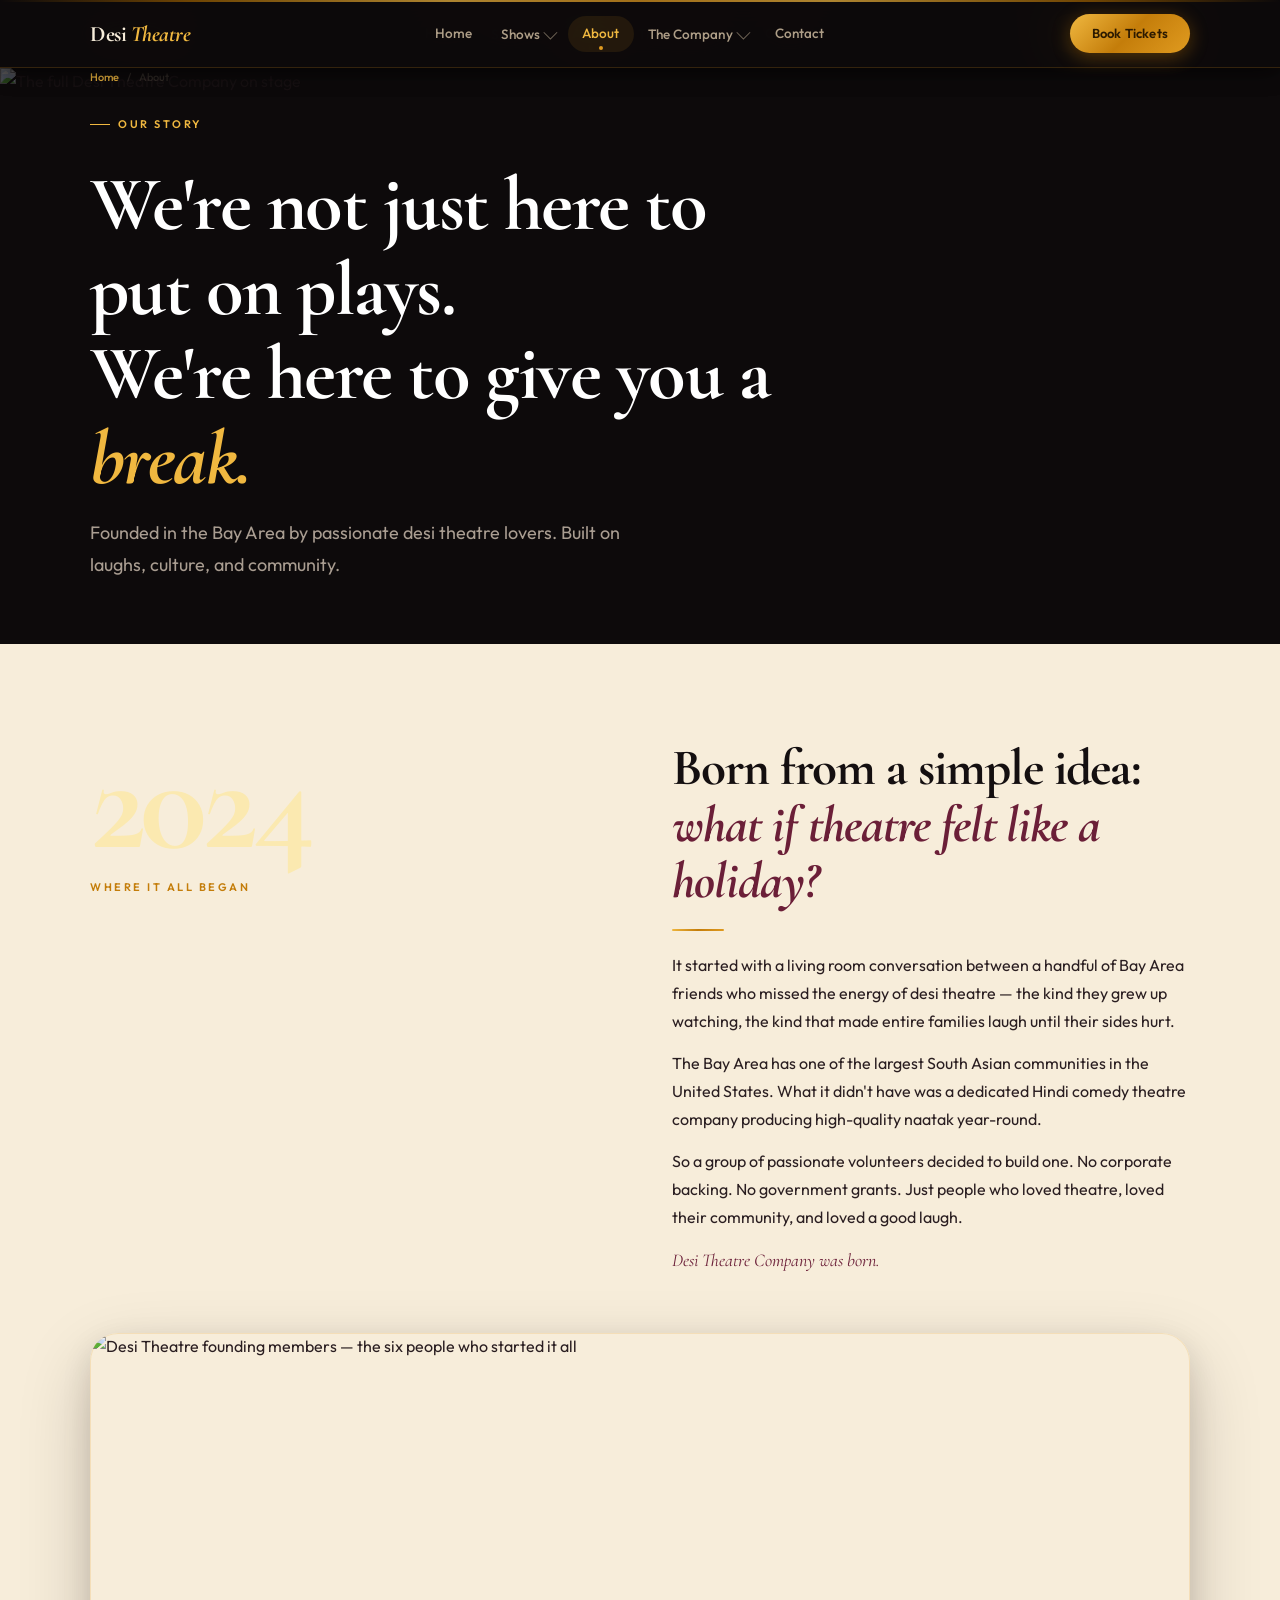
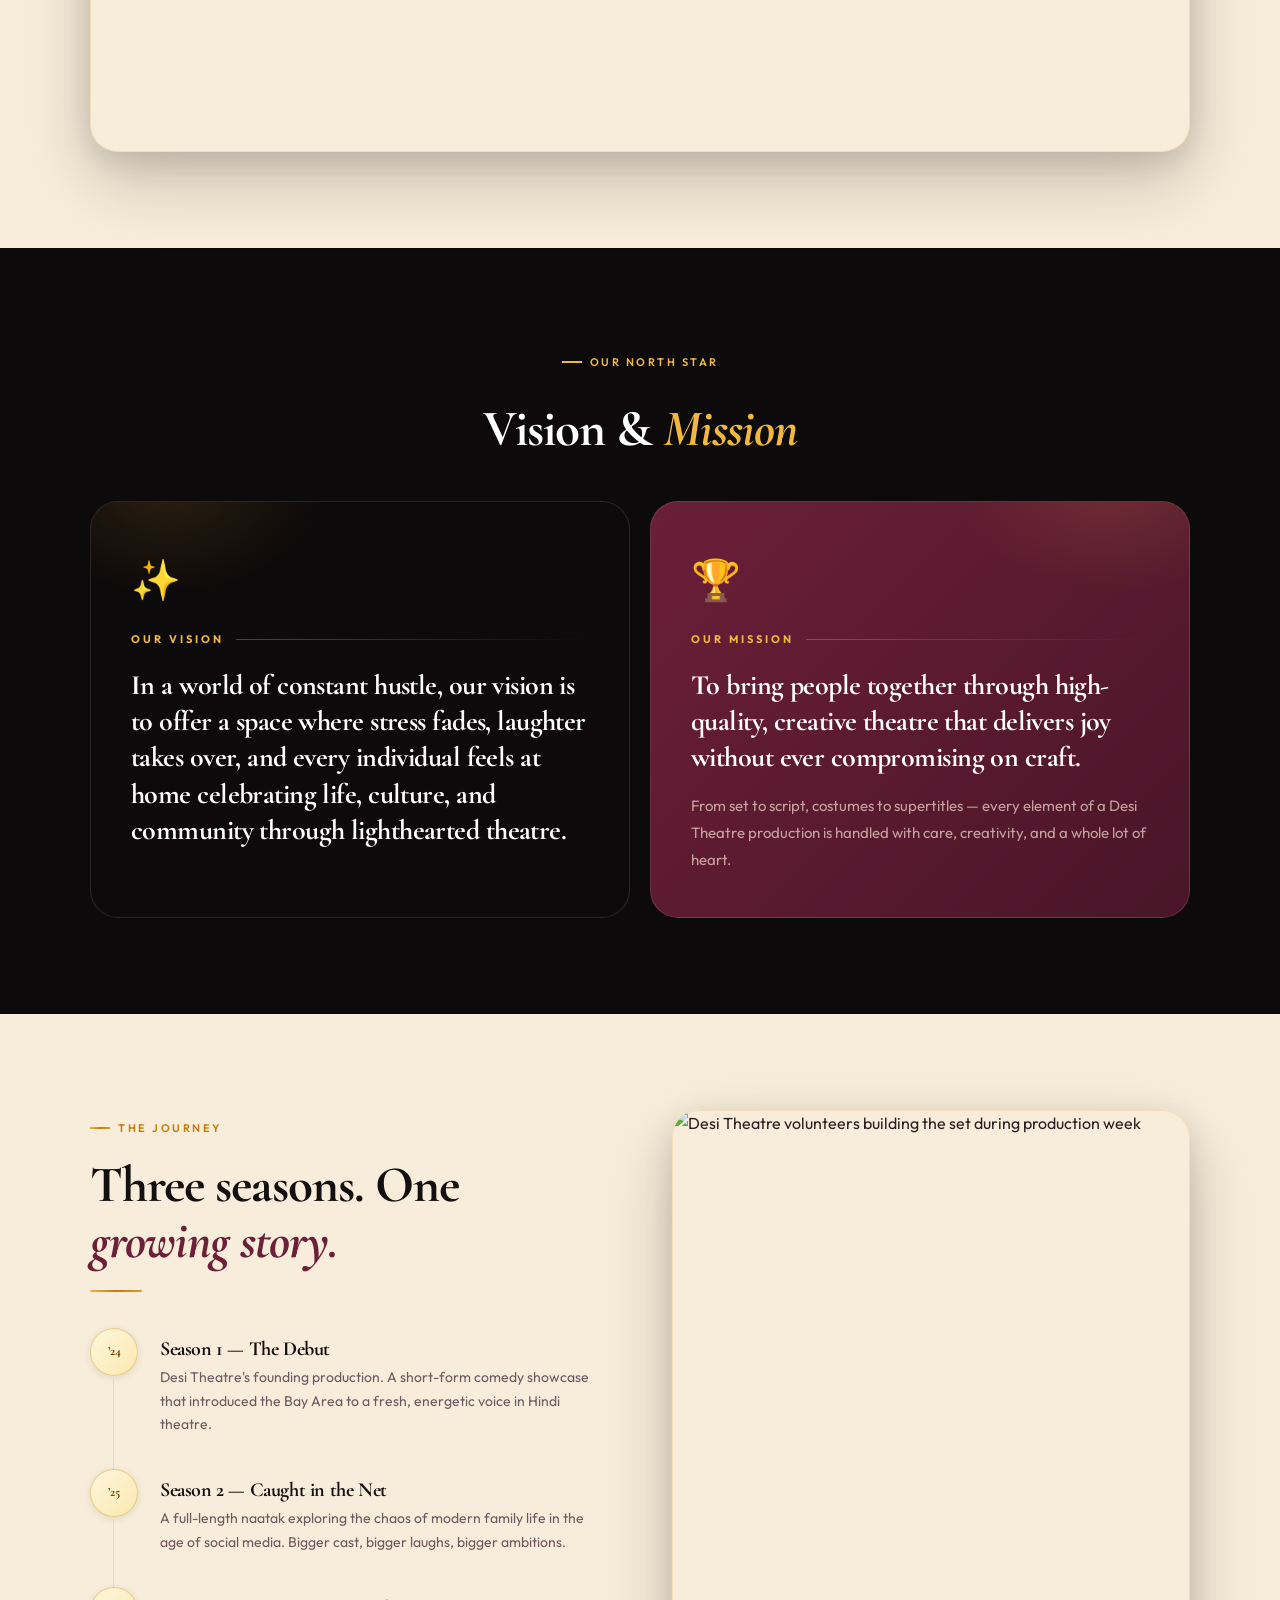
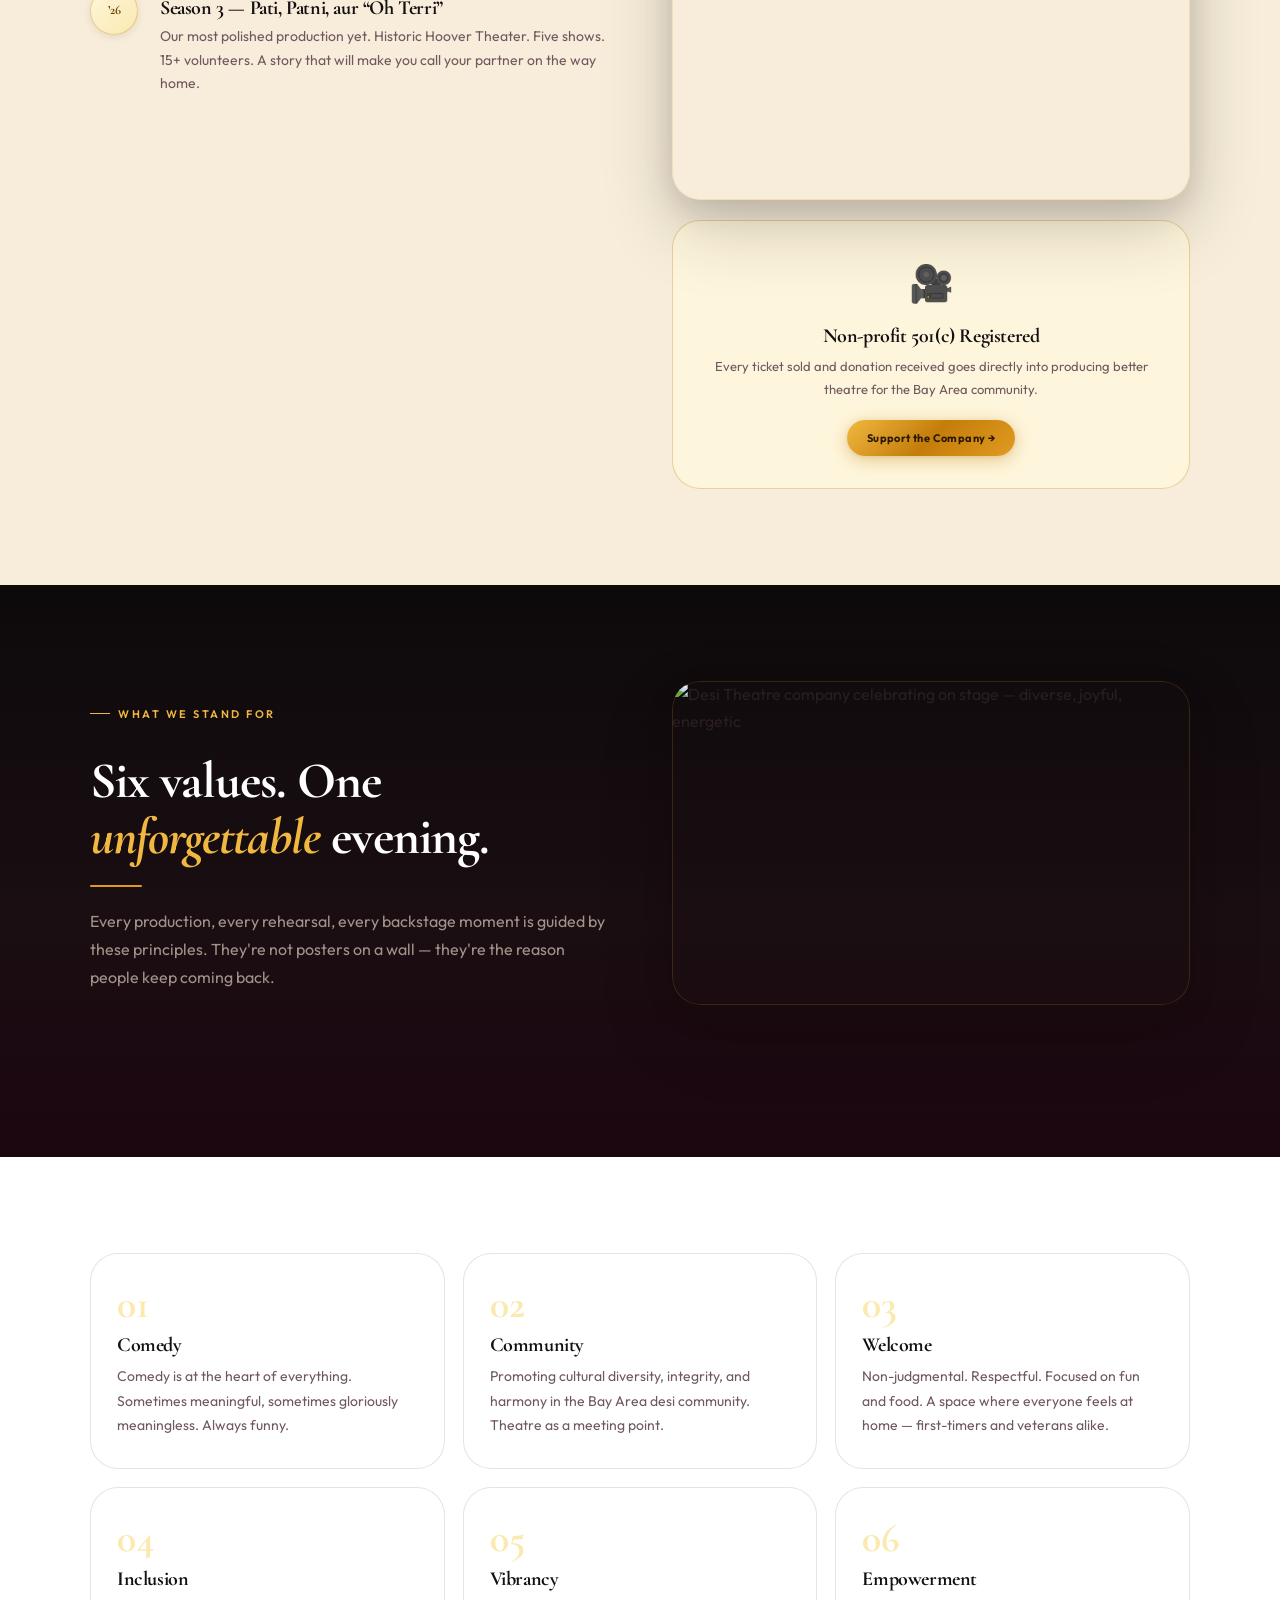
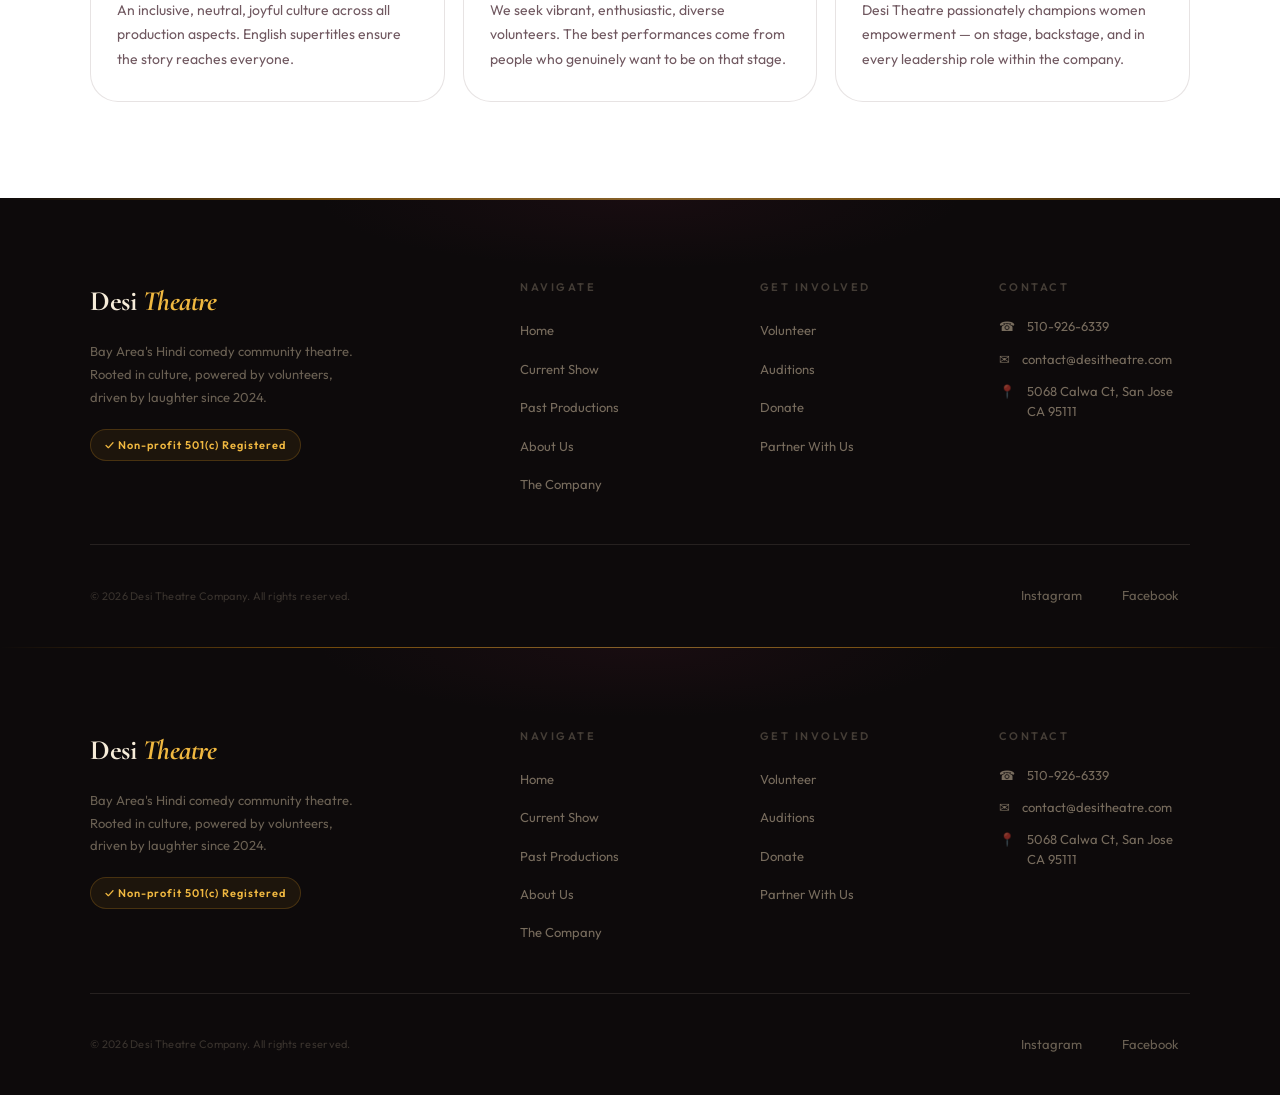
==== commit ce476151: "Add files via upload" ====
--- a/about.html
+++ b/about.html
@@ -8,49 +8,49 @@
   <link rel="stylesheet" href="css/style.css"/>
   <style>
     /* ── Page hero ── */
-    .about-page-hero { position: relative; min-height: 58vh; display: flex; align-items: flex-end; overflow: hidden; background: var(--coal-950); }
+    .about-page-hero { position: relative; min-height: 58vh; display: flex; align-items: flex-end; overflow: hidden; background: #0D0A0B; }
     .about-page-hero-bg { position: absolute; inset: 0; }
     .about-page-hero-bg img { width: 100%; height: 100%; object-fit: cover; opacity: 0.38; display: block; }
     .about-page-hero-overlay { position: absolute; inset: 0; background: linear-gradient(to top, rgba(13,10,11,0.97) 0%, rgba(13,10,11,0.45) 55%, rgba(13,10,11,0.10) 100%); }
     .about-page-hero-inner { position: relative; z-index: 2; max-width: 1180px; margin: 0 auto; width: 100%; padding: 0 40px 64px; }
 
     /* ── Origin year ── */
-    .origin-year { font-family: var(--ff-display); font-size: clamp(80px,12vw,140px); font-weight: 700; line-height: 0.9; color: var(--gold-100); letter-spacing: -0.04em; display: block; }
+    .origin-year { font-family: 'Cormorant Garamond', Georgia, serif; font-size: clamp(80px,12vw,140px); font-weight: 700; line-height: 0.9; color: #FBE9B0; letter-spacing: -0.04em; display: block; }
 
     /* ── Vision & Mission ── */
     .vm-grid { display: grid; grid-template-columns: 1fr 1fr; gap: 20px; }
-    .vm-card { border-radius: var(--r-xl); padding: 44px 40px; position: relative; overflow: hidden; }
-    .vm-card-vision { background: var(--coal-950); border: 0.5px solid rgba(253,237,218,0.12); }
+    .vm-card { border-radius: 28px; padding: 44px 40px; position: relative; overflow: hidden; }
+    .vm-card-vision { background: #0D0A0B; border: 0.5px solid rgba(253,237,218,0.12); }
     .vm-card-vision::before { content: ''; position: absolute; top:-20%;left:-10%;width:80%;height:80%; background: radial-gradient(ellipse 55% 50% at 30% 20%, rgba(224,155,32,0.14) 0%, transparent 65%); pointer-events:none; }
-    .vm-card-mission { background: var(--gr-burg); border: 0.5px solid rgba(253,237,218,0.12); }
+    .vm-card-mission { background: linear-gradient(135deg, #6B1F38 0%, #4A1528 100%); border: 0.5px solid rgba(253,237,218,0.12); }
     .vm-card-mission::before { content: ''; position: absolute; top:-20%;right:-10%;width:80%;height:80%; background: radial-gradient(ellipse 55% 50% at 70% 20%, rgba(240,184,64,0.12) 0%, transparent 65%); pointer-events:none; }
-    .vm-card-label { font-size: 11px; font-weight: 700; letter-spacing: 3px; text-transform: uppercase; color: var(--gold-300); margin-bottom: 18px; display: flex; align-items: center; gap: 12px; position: relative; z-index: 1; }
+    .vm-card-label { font-size: 11px; font-weight: 700; letter-spacing: 3px; text-transform: uppercase; color: #F0B840; margin-bottom: 18px; display: flex; align-items: center; gap: 12px; position: relative; z-index: 1; }
     .vm-card-label::after { content: ''; flex: 1; height: 1px; background: linear-gradient(90deg, rgba(224,155,32,0.4), transparent); }
     .vm-icon { font-size: 40px; margin-bottom: 18px; display: block; position: relative; z-index: 1; }
-    .vm-card h2 { font-family: var(--ff-display); font-size: clamp(20px,2.5vw,28px); color: #fff; line-height: 1.3; margin-bottom: 16px; position: relative; z-index: 1; font-weight: 700; }
+    .vm-card h2 { font-family: 'Cormorant Garamond', Georgia, serif; font-size: clamp(20px,2.5vw,28px); color: #fff; line-height: 1.3; margin-bottom: 16px; position: relative; z-index: 1; font-weight: 700; }
     .vm-card p { font-size: 15px; color: rgba(253,237,218,0.65); line-height: 1.8; position: relative; z-index: 1; }
 
     /* ── Timeline ── */
     .timeline { margin-top: 36px; }
     .tl-item { display: flex; gap: 22px; margin-bottom: 32px; position: relative; }
-    .tl-item:not(:last-child)::before { content:''; position:absolute; left:23px; top:50px; bottom:-32px; width:1px; background: var(--bdr-gold-s); }
-    .tl-dot { width: 48px; height: 48px; border-radius: 50%; background: var(--gr-gold-s); border: 1.5px solid var(--bdr-gold); display: flex; align-items: center; justify-content: center; font-family: var(--ff-display); font-size: 13px; font-weight: 700; color: var(--gold-700); flex-shrink: 0; box-shadow: var(--sh-sm); }
+    .tl-item:not(:last-child)::before { content:''; position:absolute; left:23px; top:50px; bottom:-32px; width:1px; background: rgba(196,125,10,0.16); }
+    .tl-dot { width: 48px; height: 48px; border-radius: 50%; background: linear-gradient(135deg, #FEF6DC 0%, #FBE9B0 100%); border: 1.5px solid rgba(196,125,10,0.32); display: flex; align-items: center; justify-content: center; font-family: 'Cormorant Garamond', Georgia, serif; font-size: 13px; font-weight: 700; color: #704400; flex-shrink: 0; box-shadow: 0 2px 8px rgba(20,10,12,0.09); }
     .tl-content { padding-top: 10px; }
-    .tl-content h4 { font-family: var(--ff-display); font-size: 20px; color: var(--coal-900); margin-bottom: 6px; font-weight: 700; }
-    .tl-content p { font-size: 14px; color: var(--txt-muted); line-height: 1.7; }
+    .tl-content h4 { font-family: 'Cormorant Garamond', Georgia, serif; font-size: 20px; color: #140F10; margin-bottom: 6px; font-weight: 700; }
+    .tl-content p { font-size: 14px; color: #705860; line-height: 1.7; }
 
     /* ── Values ── */
     .values-grid { display: grid; grid-template-columns: repeat(3,1fr); gap: 18px; }
-    .value-card { background: #fff; border: 0.5px solid var(--bdr-soft); border-radius: var(--r-xl); padding: 30px 26px; transition: all var(--ease-spring); }
-    .value-card:hover { border-color: var(--bdr-gold-s); box-shadow: var(--sh-card-h); transform: translateY(-3px); }
-    .value-num { font-family: var(--ff-display); font-size: 40px; font-weight: 700; color: var(--gold-100); line-height: 1; margin-bottom: 10px; }
-    .value-card h3 { font-family: var(--ff-display); font-size: 20px; margin-bottom: 8px; color: var(--coal-900); font-weight: 700; }
-    .value-card p { font-size: 14px; line-height: 1.75; color: var(--txt-muted); }
+    .value-card { background: #fff; border: 0.5px solid rgba(60,30,25,0.12); border-radius: 28px; padding: 30px 26px; transition: all 360ms cubic-bezier(0.34,1.56,0.64,1); }
+    .value-card:hover { border-color: rgba(196,125,10,0.16); box-shadow: 0 12px 40px rgba(107,31,56,0.15), 0 4px 14px rgba(20,10,12,0.09); transform: translateY(-3px); }
+    .value-num { font-family: 'Cormorant Garamond', Georgia, serif; font-size: 40px; font-weight: 700; color: #FBE9B0; line-height: 1; margin-bottom: 10px; }
+    .value-card h3 { font-family: 'Cormorant Garamond', Georgia, serif; font-size: 20px; margin-bottom: 8px; color: #140F10; font-weight: 700; }
+    .value-card p { font-size: 14px; line-height: 1.75; color: #705860; }
 
     /* ── Donate box ── */
-    .donate-box { background: var(--bg-golden); border: 0.5px solid var(--bdr-gold); border-radius: var(--r-xl); padding: 32px 28px; text-align: center; margin-top: 20px; }
-    .donate-box h4 { font-family: var(--ff-display); font-size: 20px; color: var(--coal-900); margin-bottom: 8px; }
-    .donate-box p { font-size: 13px; color: var(--txt-muted); margin-bottom: 20px; }
+    .donate-box { background: #FEF6DC; border: 0.5px solid rgba(196,125,10,0.32); border-radius: 28px; padding: 32px 28px; text-align: center; margin-top: 20px; }
+    .donate-box h4 { font-family: 'Cormorant Garamond', Georgia, serif; font-size: 20px; color: #140F10; margin-bottom: 8px; }
+    .donate-box p { font-size: 13px; color: #705860; margin-bottom: 20px; }
 
     /* ── Responsive ── */
     @media (max-width: 900px) {
@@ -65,9 +65,37 @@
   </style>
 </head>
 <body>
-  <script src="css/shared.js"></script>
-
-  <!-- ═══════════ PAGE HERO · image: images/about-hero-1.jpg ═══════════ -->
+  <nav class="nav" id="site-nav">
+    <div class="nav-inner">
+      <a href="index.html" class="nav-logo">Desi <em>Theatre</em></a>
+      <ul class="nav-links" id="nav-links">
+        <li class="nav-item"><a href="index.html">Home</a></li>
+        <li class="nav-item">
+          <button class="nav-parent-btn" aria-haspopup="true">Shows <span class="nav-chevron"></span></button>
+          <ul class="nav-dropdown">
+            <li><a href="shows.html">Current Show</a></li>
+            <li><a href="shows.html#past">Past Productions</a></li>
+            <li><a href="shows.html">Book Tickets</a></li>
+          </ul>
+        </li>
+        <li class="nav-item"><a href="about.html" class="active">About</a></li>
+        <li class="nav-item">
+          <button class="nav-parent-btn" aria-haspopup="true">The Company <span class="nav-chevron"></span></button>
+          <ul class="nav-dropdown">
+            <li><a href="team.html">Meet the Team</a></li>
+            <li><a href="join.html">Volunteer With Us</a></li>
+            <li><a href="join.html#auditions">Auditions</a></li>
+          </ul>
+        </li>
+        <li class="nav-item"><a href="contact.html">Contact</a></li>
+      </ul>
+      <button class="nav-burger" id="nav-burger" aria-label="Toggle menu">
+        <span></span><span></span><span></span>
+      </button>
+      <a class="nav-cta" href="shows.html">Book Tickets</a>
+    </div>
+  </nav>
+<!-- ═══════════ PAGE HERO · image: images/about-hero-1.jpg ═══════════ -->
   <section class="about-page-hero">
     <div class="about-page-hero-bg">
       <img src="images/about-hero-1.jpg" alt="The full Desi Theatre Company on stage"/>
@@ -78,7 +106,7 @@
         <a href="index.html">Home</a><span>/</span><span>About</span>
       </div>
       <span class="section-eyebrow light">Our Story</span>
-      <h1 style="color:#fff; max-width:700px; margin-top:10px;">We're not just here to put on plays.<br>We're here to give you a <em style="color:var(--gold-300);font-style:italic;">break.</em></h1>
+      <h1 style="color:#fff; max-width:700px; margin-top:10px;">We're not just here to put on plays.<br>We're here to give you a <em style="color:#F0B840;font-style:italic;">break.</em></h1>
       <p style="color:rgba(253,237,218,0.65);font-size:18px;max-width:540px;line-height:1.75;margin-top:16px;">Founded in the Bay Area by passionate desi theatre lovers. Built on laughs, culture, and community.</p>
     </div>
   </section>
@@ -86,18 +114,18 @@
   <!-- ═══════════ ORIGIN · image: images/about-origin-2.jpg ═══════════ -->
   <section class="section section-cream">
     <div class="container">
-      <div class="grid-2" style="gap: var(--sp-16); align-items: start;">
+      <div class="grid-2" style="gap: 64px; align-items: start;">
         <div>
           <span class="origin-year">2024</span>
           <span class="section-eyebrow" style="margin-top: 12px; display: block;">Where It All Began</span>
         </div>
         <div>
-          <h2>Born from a simple idea: <em style="color:var(--burg-600);font-style:italic;">what if theatre felt like a holiday?</em></h2>
+          <h2>Born from a simple idea: <em style="color:#6B1F38;font-style:italic;">what if theatre felt like a holiday?</em></h2>
           <div class="gold-rule" style="margin-top:20px;"></div>
           <p style="margin-top:16px;">It started with a living room conversation between a handful of Bay Area friends who missed the energy of desi theatre — the kind they grew up watching, the kind that made entire families laugh until their sides hurt.</p>
           <p style="margin-top:14px;">The Bay Area has one of the largest South Asian communities in the United States. What it didn't have was a dedicated Hindi comedy theatre company producing high-quality naatak year-round.</p>
           <p style="margin-top:14px;">So a group of passionate volunteers decided to build one. No corporate backing. No government grants. Just people who loved theatre, loved their community, and loved a good laugh.</p>
-          <p style="margin-top:14px; font-family: var(--ff-display); font-size:18px; font-style:italic; color:var(--burg-600);">Desi Theatre Company was born.</p>
+          <p style="margin-top:14px; font-family: 'Cormorant Garamond', Georgia, serif; font-size:18px; font-style:italic; color:#6B1F38;">Desi Theatre Company was born.</p>
         </div>
       </div>
       <!-- image: founding team wide shot -->
@@ -108,11 +136,11 @@
   </section>
 
   <!-- ═══════════ VISION & MISSION ═══════════ -->
-  <section class="section" style="background: var(--coal-950);">
+  <section class="section" style="background: #0D0A0B;">
     <div class="container">
       <div class="text-center" style="margin-bottom: 44px;">
         <span class="section-eyebrow light">Our North Star</span>
-        <h2 style="color:#fff; margin-top:10px;">Vision &amp; <em style="color:var(--gold-300);font-style:italic;">Mission</em></h2>
+        <h2 style="color:#fff; margin-top:10px;">Vision &amp; <em style="color:#F0B840;font-style:italic;">Mission</em></h2>
       </div>
       <div class="vm-grid">
         <div class="vm-card vm-card-vision">
@@ -133,10 +161,10 @@
   <!-- ═══════════ TIMELINE + IMAGE · image: images/about-mission-3.jpg ═══════════ -->
   <section class="section section-cream">
     <div class="container">
-      <div class="grid-2" style="gap: var(--sp-16); align-items: start;">
+      <div class="grid-2" style="gap: 64px; align-items: start;">
         <div>
           <span class="section-eyebrow">The Journey</span>
-          <h2>Three seasons. One <em style="color:var(--burg-600);font-style:italic;">growing story.</em></h2>
+          <h2>Three seasons. One <em style="color:#6B1F38;font-style:italic;">growing story.</em></h2>
           <div class="gold-rule" style="margin-top:20px;"></div>
           <div class="timeline">
             <div class="tl-item">
@@ -181,11 +209,11 @@
   <!-- ═══════════ VALUES · image: images/about-values-4.jpg ═══════════ -->
   <section class="section section-stage">
     <div class="container">
-      <div class="grid-2" style="gap: var(--sp-16); align-items: center; margin-bottom: 56px;">
+      <div class="grid-2" style="gap: 64px; align-items: center; margin-bottom: 56px;">
         <div>
           <span class="section-eyebrow light">What We Stand For</span>
-          <h2 style="color:#fff; margin-top:10px;">Six values. One <em style="color:var(--gold-300);font-style:italic;">unforgettable</em> evening.</h2>
-          <div class="gold-rule" style="margin-top:20px; background: var(--gold-400);"></div>
+          <h2 style="color:#fff; margin-top:10px;">Six values. One <em style="color:#F0B840;font-style:italic;">unforgettable</em> evening.</h2>
+          <div class="gold-rule" style="margin-top:20px; background: #E09B20;"></div>
           <p style="color:rgba(253,237,218,0.60); margin-top:14px;">Every production, every rehearsal, every backstage moment is guided by these principles. They're not posters on a wall — they're the reason people keep coming back.</p>
         </div>
         <!-- image: company on stage, diverse, celebratory -->
@@ -209,5 +237,49 @@
     </div>
   </section>
 
+  <footer class="footer">
+    <div class="footer-inner">
+      <div class="footer-top">
+        <div>
+          <div class="footer-logo">Desi <em>Theatre</em></div>
+          <p class="footer-desc">Bay Area's Hindi comedy community theatre. Rooted in culture, powered by volunteers, driven by laughter since 2024.</p>
+          <span class="nonprofit-pill">&#10003; Non-profit 501(c) Registered</span>
+        </div>
+        <div class="footer-col">
+          <div class="footer-col-title">Navigate</div>
+          <ul>
+            <li><a href="index.html">Home</a></li>
+            <li><a href="shows.html">Current Show</a></li>
+            <li><a href="shows.html#past">Past Productions</a></li>
+            <li><a href="about.html">About Us</a></li>
+            <li><a href="team.html">The Company</a></li>
+          </ul>
+        </div>
+        <div class="footer-col">
+          <div class="footer-col-title">Get Involved</div>
+          <ul>
+            <li><a href="join.html">Volunteer</a></li>
+            <li><a href="join.html#auditions">Auditions</a></li>
+            <li><a href="https://www.zeffy.com/donation-form/48fbff1d-6cfd-417b-a36d-4b484be8253f" target="_blank">Donate</a></li>
+            <li><a href="contact.html">Partner With Us</a></li>
+          </ul>
+        </div>
+        <div class="footer-col">
+          <div class="footer-col-title">Contact</div>
+          <div class="footer-contact-item"><span>&#9742;</span><span>510-926-6339</span></div>
+          <div class="footer-contact-item"><span>&#9993;</span><span>contact@desitheatre.com</span></div>
+          <div class="footer-contact-item"><span>&#128205;</span><span>5068 Calwa Ct, San Jose CA 95111</span></div>
+        </div>
+      </div>
+      <div class="footer-bottom">
+        <span class="footer-copy">&copy; 2026 Desi Theatre Company. All rights reserved.</span>
+        <div class="social-links">
+          <a href="https://www.instagram.com/desi_theatre/" target="_blank">Instagram</a>
+          <a href="https://www.facebook.com/desitheatre" target="_blank">Facebook</a>
+        </div>
+      </div>
+    </div>
+  </footer>
+  <script src="css/shared.js"></script>
 </body>
 </html>
--- a/css/style.css
+++ b/css/style.css
@@ -198,7 +198,7 @@
 .mt-8{margin-top:var(--sp-8)}.mt-10{margin-top:var(--sp-10)}.mt-12{margin-top:var(--sp-12)}
 .mt-16{margin-top:var(--sp-16)}.mt-24{margin-top:var(--sp-24)}
 .mb-4{margin-bottom:var(--sp-4)}.mb-6{margin-bottom:var(--sp-6)}.mb-8{margin-bottom:var(--sp-8)}
-.mb-12{margin-bottom:var(--sp-12)}.mb-16{margin-bottom:var(--sp-16)}
+.mb-8{margin-bottom:var(--sp-8)}.mb-12{margin-bottom:var(--sp-12)}.mb-16{margin-bottom:var(--sp-16)}.mb-48{margin-bottom:var(--sp-12)}
 
 /* 5 — ORNAMENT / DIVIDERS */
 .gold-rule{width:52px;height:2px;background:var(--gr-gold);border-radius:2px;margin:var(--sp-5) 0}
@@ -474,8 +474,6 @@
 .shimmer-gold{background:linear-gradient(90deg,var(--gold-400) 0%,var(--gold-200) 40%,var(--gold-400) 60%,var(--gold-300) 100%);background-size:200% 100%;-webkit-background-clip:text;-webkit-text-fill-color:transparent;background-clip:text;animation:shimmer 3.5s ease-in-out infinite}
 
 /* 24 — ORNAMENT GOLD RULE */
-.gold-rule{width:52px;height:2px;background:var(--gr-gold);border-radius:2px;margin:var(--sp-5) 0}
-.gold-rule.center{margin-left:auto;margin-right:auto}
 .ornament-divider{display:flex;align-items:center;gap:var(--sp-4);margin:var(--sp-8) 0}
 .ornament-divider::before,.ornament-divider::after{content:'';flex:1;height:0.5px;background:linear-gradient(90deg,transparent,var(--bdr-gold),transparent)}
 .ornament-divider span{font-family:var(--ff-display);font-size:var(--fs-lg);color:var(--gold-400);font-style:italic;opacity:0.62;user-select:none}
@@ -521,111 +519,225 @@
   .stat-num{font-size:40px}
 }
 
-/* ═══════════════════════════════════════════════
-   NAV v2 — Sleek, transparent-to-solid on scroll
-   ═══════════════════════════════════════════════ */
+/* ═══════════════════════════════════════════════════════════
+   NAV v3 — Always visible, dark frosted glass, with dropdowns
+   ═══════════════════════════════════════════════════════════ */
+
+/* ── Base nav shell ── */
 .nav {
   position: fixed; top: 0; left: 0; right: 0; z-index: 900;
-  height: 64px;
-  background: transparent;
-  transition: background var(--ease-slow), box-shadow var(--ease-slow), height var(--ease-base);
-}
-.nav.scrolled {
-  background: rgba(13,10,11,0.96);
-  backdrop-filter: blur(24px) saturate(1.6);
-  -webkit-backdrop-filter: blur(24px) saturate(1.6);
-  box-shadow: 0 1px 0 rgba(224,155,32,0.18), 0 4px 24px rgba(0,0,0,0.35);
-  height: 60px;
-}
+  height: 68px;
+  background: rgba(13,10,11,0.97);
+  backdrop-filter: blur(20px) saturate(1.6);
+  -webkit-backdrop-filter: blur(20px) saturate(1.6);
+  border-bottom: 1px solid rgba(224,155,32,0.18);
+  box-shadow: 0 2px 24px rgba(0,0,0,0.45);
+  transition: height var(--ease-base), box-shadow var(--ease-base);
+}
+/* Gold shimmer line at very top */
 .nav::before {
   content: '';
-  position: absolute; top: 0; left: 0; right: 0; height: 1.5px;
-  background: linear-gradient(90deg, transparent 0%, var(--gold-400) 30%, var(--gold-200) 50%, var(--gold-400) 70%, transparent 100%);
-  opacity: 0;
-  transition: opacity var(--ease-slow);
-}
-.nav.scrolled::before { opacity: 0.55; }
-
+  position: absolute; top: 0; left: 0; right: 0; height: 2px;
+  background: linear-gradient(90deg,
+    transparent 0%,
+    var(--gold-600) 15%,
+    var(--gold-300) 35%,
+    var(--gold-400) 50%,
+    var(--gold-300) 65%,
+    var(--gold-600) 85%,
+    transparent 100%);
+  opacity: 0.70;
+}
+
+/* ── Inner layout ── */
 .nav-inner {
   max-width: 1180px; margin: 0 auto;
-  padding: 0 var(--sp-10);
+  padding: 0 40px;
   height: 100%;
   display: flex; align-items: center; justify-content: space-between;
-  gap: var(--sp-4);
-}
+  gap: 16px;
+}
+
+/* ── Logo ── */
 .nav-logo {
   font-family: var(--ff-display);
   font-size: 22px; font-weight: 700;
-  color: #fff;
+  color: var(--cream-100);
   letter-spacing: -0.5px; line-height: 1;
   flex-shrink: 0;
+  text-decoration: none;
   transition: color var(--ease-fast);
 }
 .nav-logo em { color: var(--gold-300); font-style: italic; }
-.nav-logo:hover { color: var(--gold-100); }
-
+.nav-logo:hover { color: var(--gold-200); }
+
+/* ── Top-level links list ── */
 .nav-links {
   display: flex; align-items: center;
-  gap: 2px; list-style: none;
+  gap: 0; list-style: none;
   margin: 0 auto;
 }
-.nav-links a {
-  display: block;
+
+/* ── Each nav item (top level) ── */
+.nav-item {
+  position: relative;
+}
+
+/* ── Top-level link/button ── */
+.nav-item > a,
+.nav-item > button.nav-parent-btn {
+  display: flex; align-items: center; gap: 4px;
+  font-family: var(--ff-body);
   font-size: 13.5px; font-weight: 500;
-  color: rgba(255,255,255,0.72);
-  padding: 6px 14px;
+  color: rgba(237,216,184,0.72);
+  padding: 7px 14px;
   border-radius: var(--r-full);
+  cursor: pointer;
+  background: none; border: none;
+  text-decoration: none;
+  white-space: nowrap;
   transition: color var(--ease-fast), background var(--ease-fast);
   letter-spacing: 0.1px;
   position: relative;
-}
-.nav-links a:hover { color: #fff; background: rgba(255,255,255,0.08); }
-.nav-links a.active { color: var(--gold-300); }
-.nav-links a.active::after {
+  height: 36px;
+}
+.nav-item > a:hover,
+.nav-item > button.nav-parent-btn:hover {
+  color: var(--cream-100);
+  background: rgba(253,237,218,0.08);
+}
+.nav-item > a.active,
+.nav-item > button.nav-parent-btn.active {
+  color: var(--gold-300);
+}
+.nav-item > a.active::after,
+.nav-item > button.nav-parent-btn.active::after {
   content: '';
   position: absolute; bottom: 2px; left: 50%; transform: translateX(-50%);
   width: 4px; height: 4px; border-radius: 50%;
   background: var(--gold-400);
 }
 
-.nav-cta { flex-shrink: 0; }
-
-/* Burger button */
+/* Chevron on parent buttons */
+.nav-chevron {
+  display: inline-block;
+  width: 10px; height: 10px;
+  border-right: 1.5px solid currentColor;
+  border-bottom: 1.5px solid currentColor;
+  transform: rotate(45deg) translateY(-2px);
+  transition: transform var(--ease-fast);
+  opacity: 0.6;
+  flex-shrink: 0;
+}
+.nav-item.open > button.nav-parent-btn .nav-chevron {
+  transform: rotate(-135deg) translateY(-2px);
+}
+
+/* ── Dropdown panel ── */
+.nav-dropdown {
+  position: absolute; top: calc(100% + 10px); left: 50%;
+  transform: translateX(-50%) translateY(-8px);
+  min-width: 200px;
+  background: rgba(20,15,16,0.98);
+  border: 1px solid rgba(224,155,32,0.20);
+  border-top: 2px solid var(--gold-500);
+  border-radius: 0 0 var(--r-lg) var(--r-lg);
+  padding: 8px 0;
+  box-shadow: 0 16px 48px rgba(0,0,0,0.55), 0 4px 16px rgba(0,0,0,0.30);
+  backdrop-filter: blur(16px);
+  -webkit-backdrop-filter: blur(16px);
+  opacity: 0;
+  visibility: hidden;
+  pointer-events: none;
+  transition: opacity var(--ease-base), transform var(--ease-base), visibility var(--ease-base);
+  z-index: 910;
+}
+/* Show on hover (desktop) and .open class (JS) */
+.nav-item:hover > .nav-dropdown,
+.nav-item.open > .nav-dropdown {
+  opacity: 1;
+  visibility: visible;
+  pointer-events: auto;
+  transform: translateX(-50%) translateY(0);
+}
+.nav-dropdown a {
+  display: block;
+  font-size: 13.5px; font-weight: 400;
+  color: rgba(237,216,184,0.68);
+  padding: 9px 20px;
+  text-decoration: none;
+  transition: color var(--ease-fast), background var(--ease-fast), padding-left var(--ease-fast);
+  border-left: 2px solid transparent;
+}
+.nav-dropdown a:hover {
+  color: var(--gold-200);
+  background: rgba(224,155,32,0.08);
+  padding-left: 24px;
+  border-left-color: var(--gold-500);
+}
+.nav-dropdown .nav-dd-divider {
+  height: 1px;
+  background: rgba(224,155,32,0.12);
+  margin: 6px 16px;
+}
+
+/* ── CTA button ── */
+.nav-cta {
+  flex-shrink: 0;
+  font-family: var(--ff-body);
+  font-size: 13px; font-weight: 600;
+  background: var(--gr-gold);
+  color: var(--gold-900);
+  border: none;
+  padding: 9px 22px;
+  border-radius: var(--r-full);
+  cursor: pointer;
+  text-decoration: none;
+  box-shadow: var(--sh-btn-g);
+  transition: all var(--ease-base);
+  letter-spacing: 0.2px;
+  display: inline-flex; align-items: center; gap: 6px;
+}
+.nav-cta:hover {
+  background: linear-gradient(135deg, var(--gold-200) 0%, var(--gold-300) 100%);
+  transform: translateY(-1px);
+  box-shadow: var(--sh-btn-g), var(--sh-glow-g);
+}
+
+/* ── Mobile burger ── */
 .nav-burger {
   display: none;
   flex-direction: column; justify-content: center;
+  align-items: center;
   gap: 5px; padding: 8px;
-  background: none; border: none; cursor: pointer;
+  background: rgba(255,255,255,0.06); border: 1px solid rgba(255,255,255,0.10);
+  cursor: pointer;
   width: 40px; height: 40px;
   border-radius: var(--r-sm);
   transition: background var(--ease-fast);
 }
-.nav-burger:hover { background: rgba(255,255,255,0.08); }
+.nav-burger:hover { background: rgba(255,255,255,0.12); }
 .nav-burger span {
-  display: block; width: 22px; height: 1.5px;
-  background: #fff; border-radius: 2px;
-  transition: transform var(--ease-base), opacity var(--ease-base), width var(--ease-base);
+  display: block; width: 20px; height: 1.5px;
+  background: var(--cream-200); border-radius: 2px;
+  transition: transform var(--ease-base), opacity var(--ease-base);
   transform-origin: center;
 }
 .nav-burger.open span:nth-child(1) { transform: translateY(6.5px) rotate(45deg); }
 .nav-burger.open span:nth-child(2) { opacity: 0; transform: scaleX(0); }
 .nav-burger.open span:nth-child(3) { transform: translateY(-6.5px) rotate(-45deg); }
 
-/* Push page content below fixed nav */
-body { padding-top: 64px; }
-
-/* Scroll JS */
-/* (inline script at bottom of shared.js handles .scrolled class) */
+/* ── Push page body below fixed nav (no hero pull-up tricks) ── */
+body { padding-top: 68px; }
 
 /* ═══════════════════════════════════════════════
    HERO BANNER — full-bleed image version
    ═══════════════════════════════════════════════ */
 .hero-banner {
   position: relative;
-  min-height: 100vh;
+  min-height: calc(100vh - 68px);
   display: flex; align-items: center;
   overflow: hidden;
-  margin-top: -64px; /* pull behind nav */
 }
 .hero-banner-bg {
   position: absolute; inset: 0;
@@ -638,42 +750,39 @@
   transition: transform 8s ease;
 }
 .hero-banner:hover .hero-banner-bg img { transform: scale(1.04); }
-/* Stage overlay layers */
 .hero-banner-overlay {
   position: absolute; inset: 0;
   background:
-    linear-gradient(to right, rgba(13,10,11,0.80) 0%, rgba(13,10,11,0.30) 55%, rgba(13,10,11,0.10) 100%),
+    linear-gradient(to right, rgba(13,10,11,0.82) 0%, rgba(13,10,11,0.35) 55%, rgba(13,10,11,0.10) 100%),
     linear-gradient(to top, rgba(13,10,11,0.90) 0%, transparent 50%);
 }
-/* Gold spotlight from top-left */
 .hero-banner-spot {
   position: absolute; top: -20%; left: 0%;
   width: 70%; height: 100%;
-  background: radial-gradient(ellipse 55% 55% at 20% 10%, rgba(224,155,32,0.18) 0%, transparent 65%);
+  background: radial-gradient(ellipse 55% 55% at 20% 10%, rgba(224,155,32,0.16) 0%, transparent 65%);
   pointer-events: none;
 }
-/* Left curtain strip */
 .hero-banner-curtain {
   position: absolute; top: 0; left: 0; bottom: 0; width: 5px;
   background: linear-gradient(180deg, var(--gold-500) 0%, var(--gold-300) 25%, var(--gold-500) 50%, var(--gold-400) 75%, var(--gold-300) 100%);
-  opacity: 0.6;
+  opacity: 0.55;
 }
 .hero-banner-inner {
   position: relative; z-index: 2;
   max-width: 1180px; margin: 0 auto;
-  padding: 140px var(--sp-10) 100px;
+  padding: 80px 40px 80px;
   width: 100%;
 }
 .hero-banner-content { max-width: 640px; }
 .hero-banner .hero-badge {
-  display: inline-flex; align-items: center; gap: var(--sp-2);
+  display: inline-flex; align-items: center; gap: 8px;
   background: rgba(224,155,32,0.12);
   border: 0.5px solid rgba(224,155,32,0.35);
   color: var(--gold-300);
   font-size: 11px; font-weight: 600;
   letter-spacing: 2px; text-transform: uppercase;
   padding: 7px 16px; border-radius: var(--r-full);
-  margin-bottom: var(--sp-6);
+  margin-bottom: 24px;
   backdrop-filter: blur(4px);
 }
 .hero-banner .hero-badge::before {
@@ -683,44 +792,83 @@
 }
 .hero-banner h1 {
   font-family: var(--ff-display);
-  font-size: clamp(42px, 6.5vw, 84px);
+  font-size: clamp(40px, 6.5vw, 82px);
   font-weight: 700; line-height: 1.0;
-  letter-spacing: -0.03em;
-  color: #fff;
-  margin-bottom: var(--sp-6);
+  letter-spacing: -0.03em; color: #fff;
+  margin-bottom: 24px;
 }
 .hero-banner h1 em { color: var(--gold-300); font-style: italic; }
 .hero-banner p {
   font-size: clamp(16px, 2vw, 19px);
-  color: rgba(253,237,218,0.70);
-  line-height: 1.75;
-  margin-bottom: var(--sp-10);
-  max-width: 500px;
+  color: rgba(253,237,218,0.70); line-height: 1.75;
+  margin-bottom: 40px; max-width: 500px;
 }
 .hero-banner-actions {
-  display: flex; gap: var(--sp-4);
-  align-items: center; flex-wrap: wrap;
+  display: flex; gap: 16px; align-items: center; flex-wrap: wrap;
 }
 .hero-banner-micro {
-  margin-top: var(--sp-5);
-  font-size: 13px; font-style: italic;
-  color: rgba(253,237,218,0.35);
-  font-family: var(--ff-display);
-}
-/* Scrolldown cue */
+  margin-top: 20px; font-size: 13px; font-style: italic;
+  color: rgba(253,237,218,0.35); font-family: var(--ff-display);
+}
 .hero-scroll-cue {
   position: absolute; bottom: 32px; left: 50%; transform: translateX(-50%);
   display: flex; flex-direction: column; align-items: center; gap: 6px;
-  color: rgba(253,237,218,0.35); font-size: 11px; font-weight: 500;
+  color: rgba(253,237,218,0.35); font-size: 10px; font-weight: 500;
   letter-spacing: 2px; text-transform: uppercase;
   animation: bounce-y 2s ease-in-out infinite;
 }
 .hero-scroll-cue::after {
+  content: ''; width: 1px; height: 36px;
+  background: linear-gradient(to bottom, var(--gold-400), transparent);
+}
+@keyframes bounce-y {
+  0%,100%{ transform: translateX(-50%) translateY(0); }
+  50%    { transform: translateX(-50%) translateY(6px); }
+}
+
+/* ── Page-level hero (non-home pages) ── */
+.page-hero-img {
+  position: relative;
+  min-height: 52vh;
+  display: flex; align-items: flex-end;
+  overflow: hidden;
+}
+.page-hero-img-bg {
+  position: absolute; inset: 0;
+  background: var(--coal-950);
+}
+.page-hero-img-bg img {
+  width: 100%; height: 100%;
+  object-fit: cover; object-position: center 30%;
+  opacity: 0.40;
+}
+.page-hero-img::after {
   content: '';
-  width: 1px; height: 36px;
-  background: linear-gradient(to bottom, var(--gold-400), transparent);
-}
-@keyframes bounce-y { 0%,100%{transform:translateX(-50%) translateY(0)} 50%{transform:translateX(-50%) translateY(6px)} }
+  position: absolute; inset: 0;
+  background: linear-gradient(to top,
+    rgba(13,10,11,0.96) 0%,
+    rgba(13,10,11,0.50) 50%,
+    rgba(13,10,11,0.15) 100%);
+}
+.page-hero-img-inner {
+  position: relative; z-index: 2;
+  max-width: 1180px; margin: 0 auto;
+  padding: 0 40px 64px;
+  width: 100%;
+}
+.show-hero {
+  position: relative;
+  min-height: 52vh;
+  display: flex; align-items: flex-end;
+  overflow: hidden;
+  background: var(--coal-950);
+  padding: 0;
+}
+.show-hero-inner {
+  position: relative; z-index: 2;
+  max-width: 1180px; margin: 0 auto;
+  padding: 0 40px 64px; width: 100%;
+}
 
 /* ═══════════════════════════════════════════════
    IMAGE UTILITIES
@@ -822,32 +970,59 @@
   .gallery-grid .g-med   { grid-column: span 6; }
 }
 
+/* ── Mobile nav ── */
+@keyframes slideDown { from { opacity:0; transform:translateY(-8px); } to { opacity:1; transform:translateY(0); } }
+
 @media (max-width: 900px) {
-  .nav-links { display: none; flex-direction: column; }
+  .nav-links {
+    display: none;
+    flex-direction: column;
+    position: fixed;
+    top: 68px; left: 0; right: 0;
+    background: rgba(13,10,11,0.99);
+    backdrop-filter: blur(20px);
+    border-bottom: 1px solid rgba(224,155,32,0.18);
+    padding: 12px 16px 20px;
+    gap: 2px;
+    z-index: 899;
+    overflow-y: auto;
+    max-height: calc(100vh - 68px);
+  }
   .nav-links.open {
     display: flex;
-    position: fixed; top: 60px; left: 0; right: 0;
-    background: rgba(13,10,11,0.98);
-    backdrop-filter: blur(20px);
-    padding: var(--sp-6) var(--sp-5) var(--sp-8);
-    border-bottom: 0.5px solid rgba(224,155,32,0.15);
-    gap: 4px;
     animation: slideDown 0.22s ease;
-    z-index: 890;
   }
-  .nav-links.open a {
-    font-size: 16px; padding: 11px 16px;
-    border-radius: var(--r-md);
-    width: 100%;
+  /* Mobile: all items full width */
+  .nav-item { width: 100%; }
+  .nav-item > a,
+  .nav-item > button.nav-parent-btn {
+    width: 100%; border-radius: var(--r-md);
+    padding: 11px 16px; font-size: 15px;
+    justify-content: space-between;
   }
+  /* Mobile dropdowns: inline, not floating */
+  .nav-dropdown {
+    position: static;
+    transform: none;
+    opacity: 1; visibility: visible;
+    pointer-events: auto;
+    background: rgba(255,255,255,0.04);
+    border: none; border-top: none;
+    border-left: 2px solid rgba(224,155,32,0.25);
+    border-radius: 0 0 var(--r-md) var(--r-md);
+    padding: 4px 0 4px 8px;
+    margin: 0 0 4px 12px;
+    box-shadow: none;
+    backdrop-filter: none;
+    display: none;
+  }
+  .nav-item.open > .nav-dropdown { display: block; }
+  .nav-dropdown a { font-size: 14px; padding: 9px 16px; }
   .nav-burger { display: flex; }
   .nav-cta { display: none; }
-  @keyframes slideDown { from { opacity: 0; transform: translateY(-10px); } to { opacity: 1; transform: translateY(0); } }
 }
 
 @media (max-width: 768px) {
-  body { padding-top: 60px; }
-  .nav { height: 60px; }
 
   .container, .container-narrow, .container-wide { padding: 0 var(--sp-5); }
   .footer-inner { padding: 0 var(--sp-5); }
@@ -862,7 +1037,7 @@
 
   .footer-top { grid-template-columns: 1fr 1fr; gap: var(--sp-8); }
 
-  .hero-banner-inner { padding: 120px var(--sp-5) 80px; }
+  .hero-banner-inner { padding: 60px var(--sp-5) 60px; }
   .hero-banner h1 { font-size: clamp(36px, 10vw, 56px); }
 
   .gallery-grid { grid-template-columns: 1fr 1fr; grid-auto-rows: 160px; }
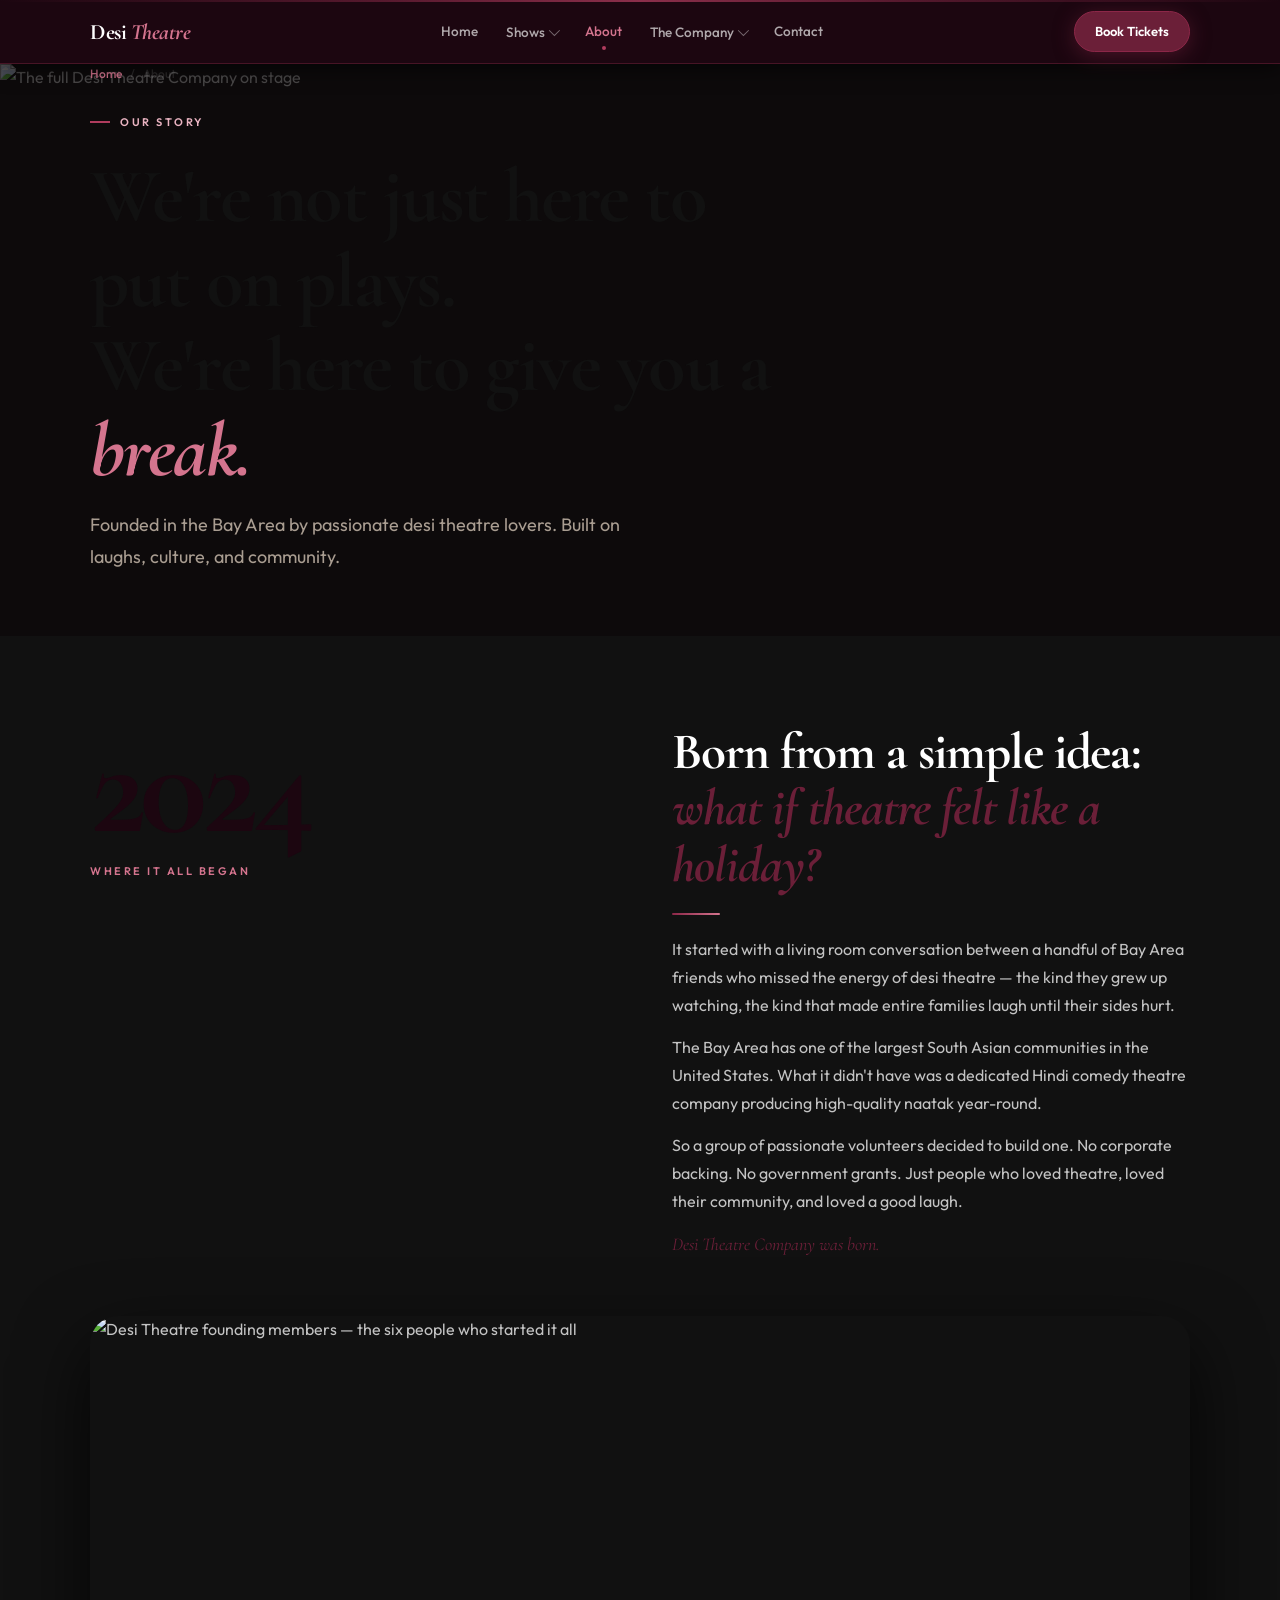
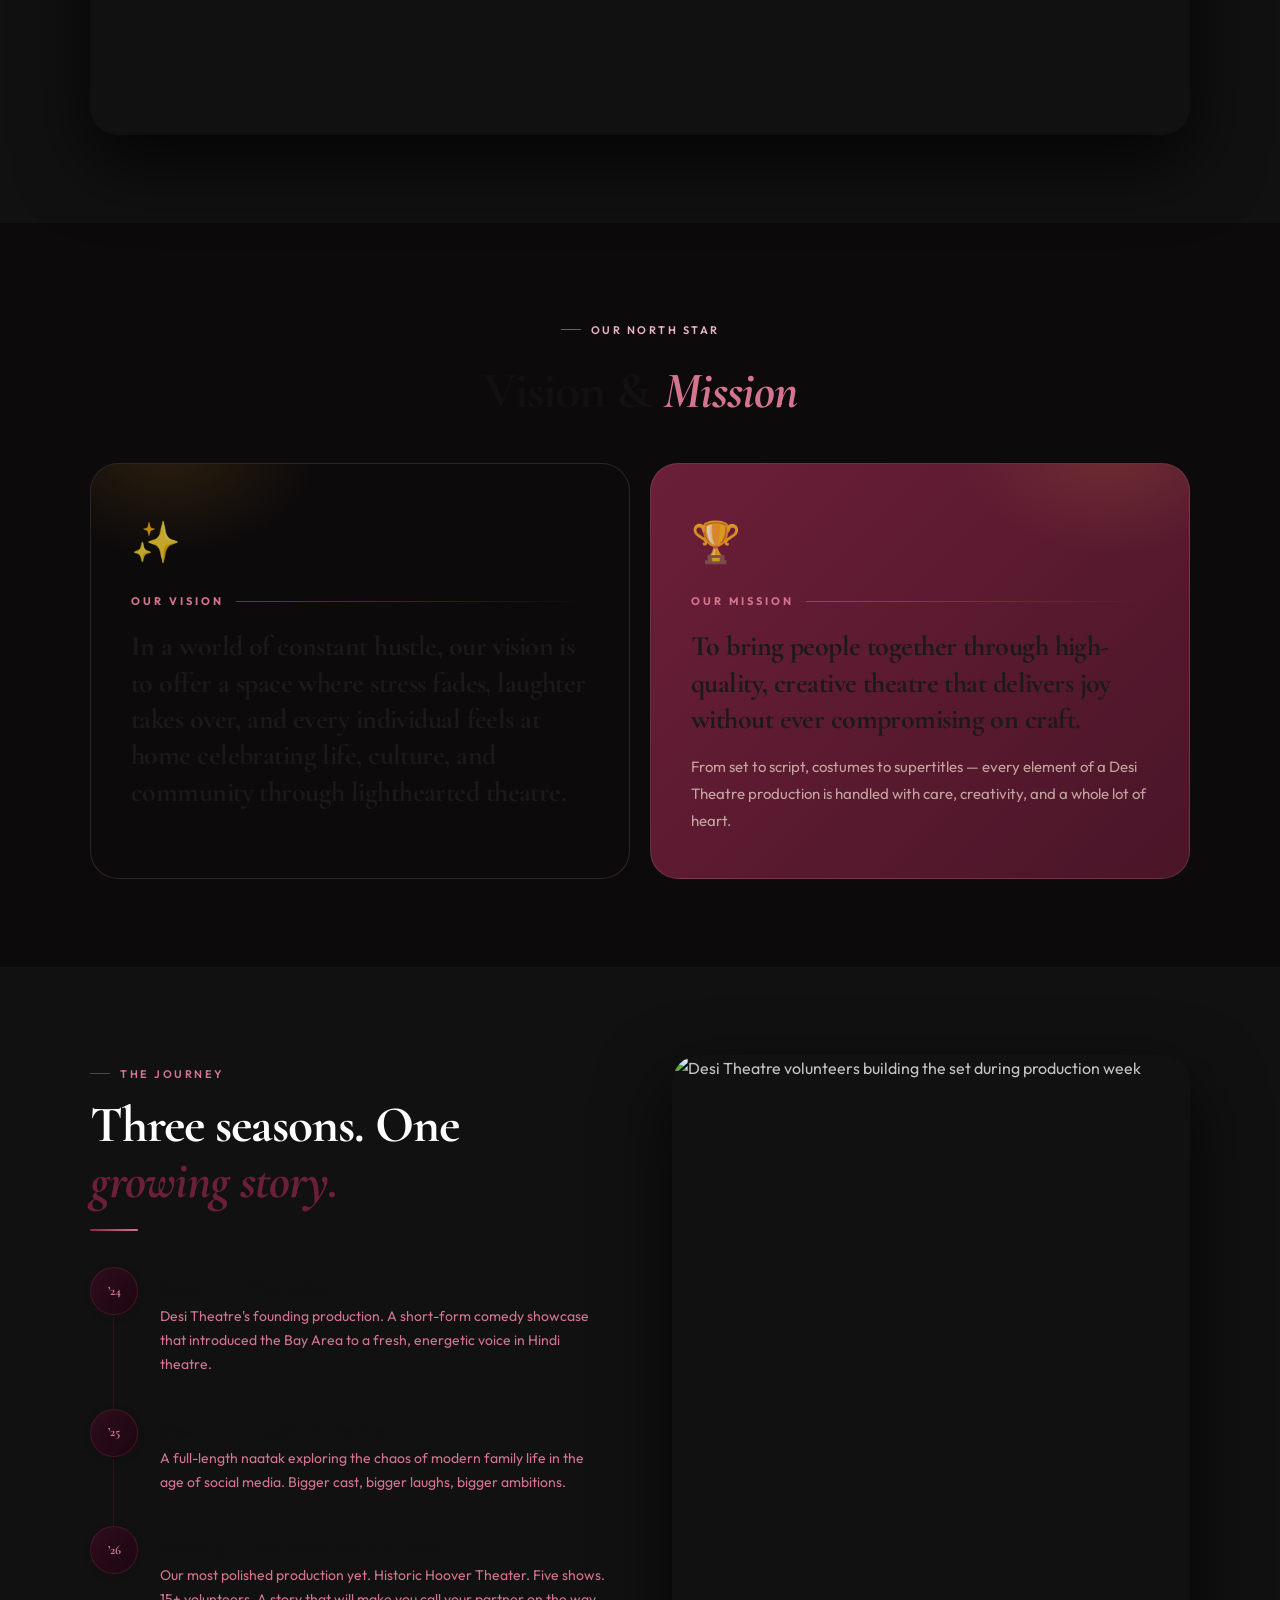
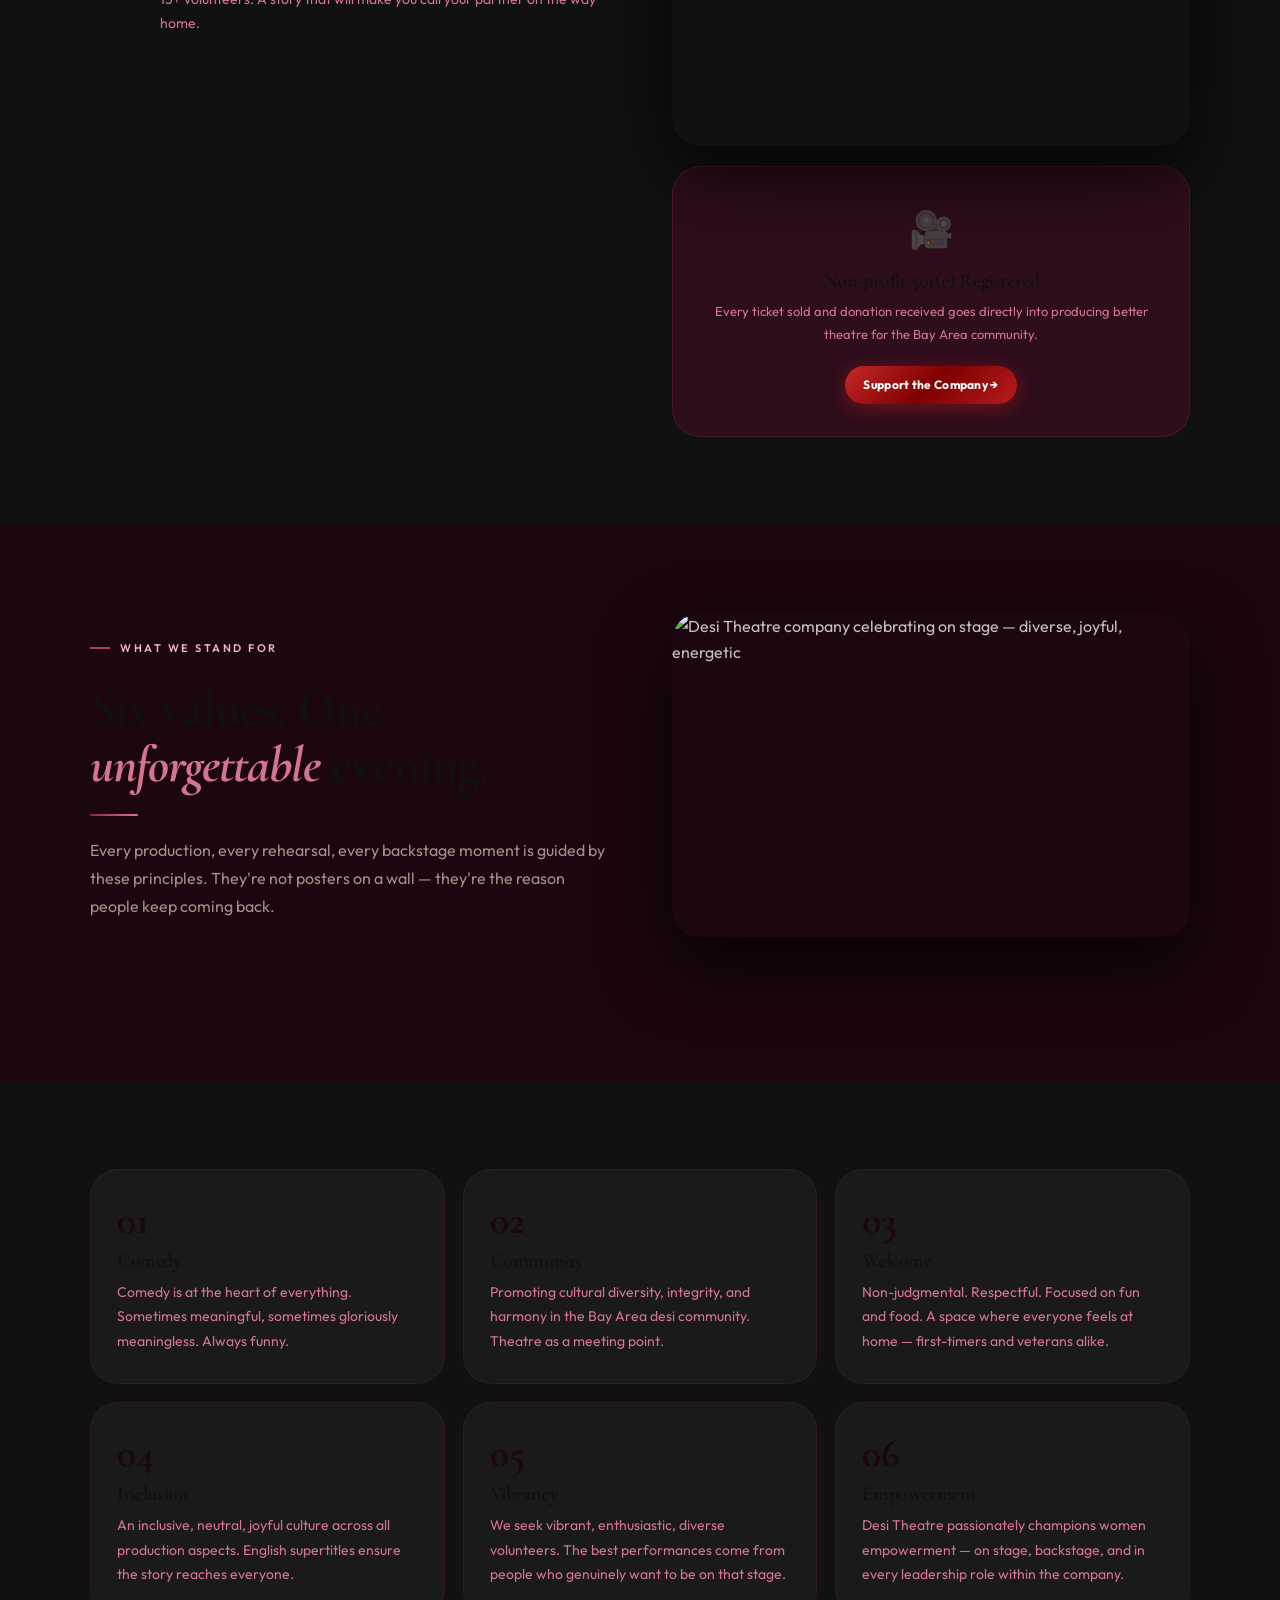
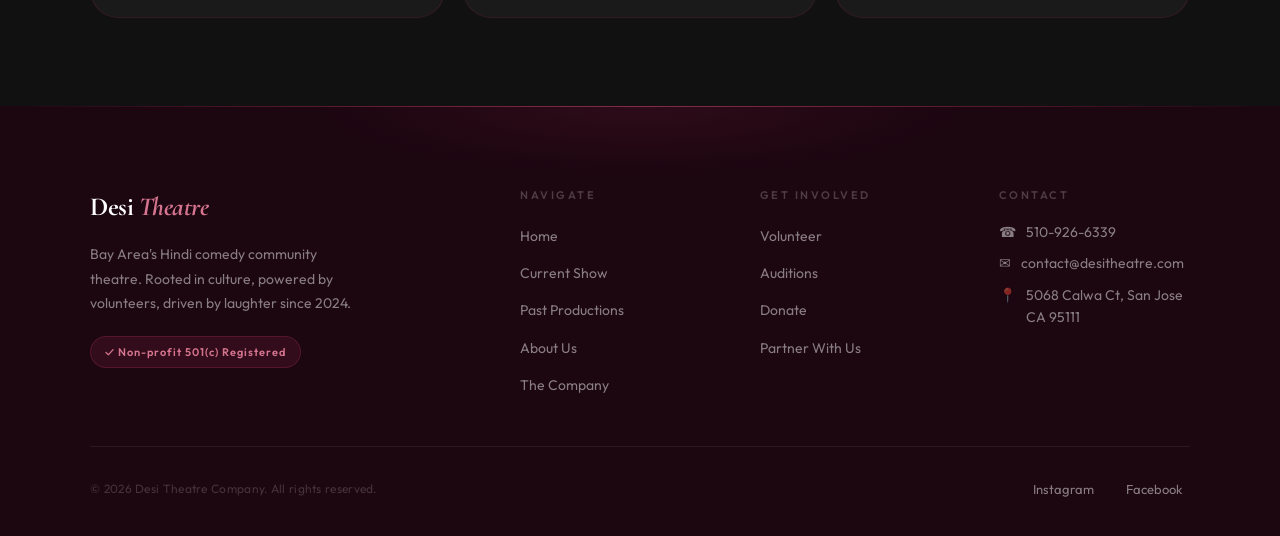
==== commit 68bf6e0a: "Add files via upload" ====
--- a/about.html
+++ b/about.html
@@ -15,7 +15,7 @@
     .about-page-hero-inner { position: relative; z-index: 2; max-width: 1180px; margin: 0 auto; width: 100%; padding: 0 40px 64px; }
 
     /* ── Origin year ── */
-    .origin-year { font-family: 'Cormorant Garamond', Georgia, serif; font-size: clamp(80px,12vw,140px); font-weight: 700; line-height: 0.9; color: #FBE9B0; letter-spacing: -0.04em; display: block; }
+    .origin-year { font-family: 'Cormorant Garamond', Georgia, serif; font-size: clamp(80px,12vw,140px); font-weight: 700; line-height: 0.9; color: #1C0610; letter-spacing: -0.04em; display: block; }
 
     /* ── Vision & Mission ── */
     .vm-grid { display: grid; grid-template-columns: 1fr 1fr; gap: 20px; }
@@ -24,33 +24,33 @@
     .vm-card-vision::before { content: ''; position: absolute; top:-20%;left:-10%;width:80%;height:80%; background: radial-gradient(ellipse 55% 50% at 30% 20%, rgba(224,155,32,0.14) 0%, transparent 65%); pointer-events:none; }
     .vm-card-mission { background: linear-gradient(135deg, #6B1F38 0%, #4A1528 100%); border: 0.5px solid rgba(253,237,218,0.12); }
     .vm-card-mission::before { content: ''; position: absolute; top:-20%;right:-10%;width:80%;height:80%; background: radial-gradient(ellipse 55% 50% at 70% 20%, rgba(240,184,64,0.12) 0%, transparent 65%); pointer-events:none; }
-    .vm-card-label { font-size: 11px; font-weight: 700; letter-spacing: 3px; text-transform: uppercase; color: #F0B840; margin-bottom: 18px; display: flex; align-items: center; gap: 12px; position: relative; z-index: 1; }
+    .vm-card-label { font-size: 11px; font-weight: 700; letter-spacing: 3px; text-transform: uppercase; color: #D4748E; margin-bottom: 18px; display: flex; align-items: center; gap: 12px; position: relative; z-index: 1; }
     .vm-card-label::after { content: ''; flex: 1; height: 1px; background: linear-gradient(90deg, rgba(224,155,32,0.4), transparent); }
     .vm-icon { font-size: 40px; margin-bottom: 18px; display: block; position: relative; z-index: 1; }
-    .vm-card h2 { font-family: 'Cormorant Garamond', Georgia, serif; font-size: clamp(20px,2.5vw,28px); color: #fff; line-height: 1.3; margin-bottom: 16px; position: relative; z-index: 1; font-weight: 700; }
+    .vm-card h2 { font-family: 'Cormorant Garamond', Georgia, serif; font-size: clamp(20px,2.5vw,28px); color: #1A1A1A; line-height: 1.3; margin-bottom: 16px; position: relative; z-index: 1; font-weight: 700; }
     .vm-card p { font-size: 15px; color: rgba(253,237,218,0.65); line-height: 1.8; position: relative; z-index: 1; }
 
     /* ── Timeline ── */
     .timeline { margin-top: 36px; }
     .tl-item { display: flex; gap: 22px; margin-bottom: 32px; position: relative; }
-    .tl-item:not(:last-child)::before { content:''; position:absolute; left:23px; top:50px; bottom:-32px; width:1px; background: rgba(196,125,10,0.16); }
-    .tl-dot { width: 48px; height: 48px; border-radius: 50%; background: linear-gradient(135deg, #FEF6DC 0%, #FBE9B0 100%); border: 1.5px solid rgba(196,125,10,0.32); display: flex; align-items: center; justify-content: center; font-family: 'Cormorant Garamond', Georgia, serif; font-size: 13px; font-weight: 700; color: #704400; flex-shrink: 0; box-shadow: 0 2px 8px rgba(20,10,12,0.09); }
+    .tl-item:not(:last-child)::before { content:''; position:absolute; left:23px; top:50px; bottom:-32px; width:1px; background: rgba(107,31,56,0.30); }
+    .tl-dot { width: 48px; height: 48px; border-radius: 50%; background: linear-gradient(135deg, #2E0D1C 0%, #1C0610 100%); border: 1.5px solid rgba(107,31,56,0.50); display: flex; align-items: center; justify-content: center; font-family: 'Cormorant Garamond', Georgia, serif; font-size: 13px; font-weight: 700; color: #D4748E; flex-shrink: 0; box-shadow: 0 2px 8px rgba(20,10,12,0.09); }
     .tl-content { padding-top: 10px; }
-    .tl-content h4 { font-family: 'Cormorant Garamond', Georgia, serif; font-size: 20px; color: #140F10; margin-bottom: 6px; font-weight: 700; }
-    .tl-content p { font-size: 14px; color: #705860; line-height: 1.7; }
+    .tl-content h4 { font-family: 'Cormorant Garamond', Georgia, serif; font-size: 20px; color: #111111; margin-bottom: 6px; font-weight: 700; }
+    .tl-content p { font-size: 14px; color: #D4748E; line-height: 1.7; }
 
     /* ── Values ── */
     .values-grid { display: grid; grid-template-columns: repeat(3,1fr); gap: 18px; }
-    .value-card { background: #fff; border: 0.5px solid rgba(60,30,25,0.12); border-radius: 28px; padding: 30px 26px; transition: all 360ms cubic-bezier(0.34,1.56,0.64,1); }
-    .value-card:hover { border-color: rgba(196,125,10,0.16); box-shadow: 0 12px 40px rgba(107,31,56,0.15), 0 4px 14px rgba(20,10,12,0.09); transform: translateY(-3px); }
-    .value-num { font-family: 'Cormorant Garamond', Georgia, serif; font-size: 40px; font-weight: 700; color: #FBE9B0; line-height: 1; margin-bottom: 10px; }
-    .value-card h3 { font-family: 'Cormorant Garamond', Georgia, serif; font-size: 20px; margin-bottom: 8px; color: #140F10; font-weight: 700; }
-    .value-card p { font-size: 14px; line-height: 1.75; color: #705860; }
+    .value-card { background: #1A1A1A; border: 0.5px solid rgba(107,31,56,0.30); border-radius: 28px; padding: 30px 26px; transition: all 360ms cubic-bezier(0.34,1.56,0.64,1); }
+    .value-card:hover { border-color: rgba(107,31,56,0.30); box-shadow: 0 12px 40px rgba(107,31,56,0.15), 0 4px 14px rgba(20,10,12,0.09); transform: translateY(-3px); }
+    .value-num { font-family: 'Cormorant Garamond', Georgia, serif; font-size: 40px; font-weight: 700; color: #1C0610; line-height: 1; margin-bottom: 10px; }
+    .value-card h3 { font-family: 'Cormorant Garamond', Georgia, serif; font-size: 20px; margin-bottom: 8px; color: #111111; font-weight: 700; }
+    .value-card p { font-size: 14px; line-height: 1.75; color: #D4748E; }
 
     /* ── Donate box ── */
-    .donate-box { background: #FEF6DC; border: 0.5px solid rgba(196,125,10,0.32); border-radius: 28px; padding: 32px 28px; text-align: center; margin-top: 20px; }
-    .donate-box h4 { font-family: 'Cormorant Garamond', Georgia, serif; font-size: 20px; color: #140F10; margin-bottom: 8px; }
-    .donate-box p { font-size: 13px; color: #705860; margin-bottom: 20px; }
+    .donate-box { background: #2E0D1C; border: 0.5px solid rgba(107,31,56,0.50); border-radius: 28px; padding: 32px 28px; text-align: center; margin-top: 20px; }
+    .donate-box h4 { font-family: 'Cormorant Garamond', Georgia, serif; font-size: 20px; color: #111111; margin-bottom: 8px; }
+    .donate-box p { font-size: 13px; color: #D4748E; margin-bottom: 20px; }
 
     /* ── Responsive ── */
     @media (max-width: 900px) {
@@ -106,7 +106,7 @@
         <a href="index.html">Home</a><span>/</span><span>About</span>
       </div>
       <span class="section-eyebrow light">Our Story</span>
-      <h1 style="color:#fff; max-width:700px; margin-top:10px;">We're not just here to put on plays.<br>We're here to give you a <em style="color:#F0B840;font-style:italic;">break.</em></h1>
+      <h1 style="color:#111111; max-width:700px; margin-top:10px;">We're not just here to put on plays.<br>We're here to give you a <em style="color:#D4748E;font-style:italic;">break.</em></h1>
       <p style="color:rgba(253,237,218,0.65);font-size:18px;max-width:540px;line-height:1.75;margin-top:16px;">Founded in the Bay Area by passionate desi theatre lovers. Built on laughs, culture, and community.</p>
     </div>
   </section>
@@ -140,7 +140,7 @@
     <div class="container">
       <div class="text-center" style="margin-bottom: 44px;">
         <span class="section-eyebrow light">Our North Star</span>
-        <h2 style="color:#fff; margin-top:10px;">Vision &amp; <em style="color:#F0B840;font-style:italic;">Mission</em></h2>
+        <h2 style="color:#111111; margin-top:10px;">Vision &amp; <em style="color:#D4748E;font-style:italic;">Mission</em></h2>
       </div>
       <div class="vm-grid">
         <div class="vm-card vm-card-vision">
@@ -212,8 +212,8 @@
       <div class="grid-2" style="gap: 64px; align-items: center; margin-bottom: 56px;">
         <div>
           <span class="section-eyebrow light">What We Stand For</span>
-          <h2 style="color:#fff; margin-top:10px;">Six values. One <em style="color:#F0B840;font-style:italic;">unforgettable</em> evening.</h2>
-          <div class="gold-rule" style="margin-top:20px; background: #E09B20;"></div>
+          <h2 style="color:#111111; margin-top:10px;">Six values. One <em style="color:#D4748E;font-style:italic;">unforgettable</em> evening.</h2>
+          <div class="gold-rule" style="margin-top:20px; background: linear-gradient(90deg,#8C2748,#D4748E);"></div>
           <p style="color:rgba(253,237,218,0.60); margin-top:14px;">Every production, every rehearsal, every backstage moment is guided by these principles. They're not posters on a wall — they're the reason people keep coming back.</p>
         </div>
         <!-- image: company on stage, diverse, celebratory -->
@@ -224,7 +224,7 @@
     </div>
   </section>
 
-  <section class="section" style="background: #fff;">
+  <section class="section" style="background: #111111;">
     <div class="container">
       <div class="values-grid">
         <div class="value-card"><div class="value-num">01</div><h3>Comedy</h3><p>Comedy is at the heart of everything. Sometimes meaningful, sometimes gloriously meaningless. Always funny.</p></div>
--- a/css/style.css
+++ b/css/style.css
@@ -1,1078 +1,701 @@
 /* ═══════════════════════════════════════════════════════════════════════
-   DESI THEATRE — Premium Design System v2
-   Theatrical · Warm · Joyful · Luxurious · Cultural
+   DESI THEATRE — Design System
+   Two-tone: Burgundy for important sections · Black for base
+   Accent: Crimson/Maroon · No white, grey, or light fills anywhere
    ═══════════════════════════════════════════════════════════════════════ */
 
 @import url('https://fonts.googleapis.com/css2?family=Cormorant+Garamond:ital,wght@0,400;0,600;0,700;1,400;1,600;1,700&family=Outfit:wght@300;400;500;600&display=swap');
 
-/* 1 — COLOR TOKENS */
+/* ── COLOUR TOKENS ── */
 :root {
-  --burg-900: #1C0610; --burg-800: #2E0D1C; --burg-700: #4A1528;
-  --burg-600: #6B1F38; --burg-500: #8C2748; --burg-400: #B03C5E;
-  --burg-300: #D4748E; --burg-200: #EAB4C2; --burg-100: #F7E4E9; --burg-50: #FDF4F6;
-
-  --gold-900: #2C1A00; --gold-800: #4A2E00; --gold-700: #704400;
-  --gold-600: #9A5F00; --gold-500: #C47D0A; --gold-400: #E09B20;
-  --gold-300: #F0B840; --gold-200: #F7D278; --gold-100: #FBE9B0; --gold-50: #FEF6DC;
-
-  --plum-700: #381E58; --plum-600: #502B7A; --plum-500: #6B3D9E;
-  --plum-300: #B48AD8; --plum-100: #EFE3F8;
-
-  --cream-50:  #FDFAF4; --cream-100: #F7EDDA; --cream-200: #EDD8B8;
-  --cream-400: #D4AA7D; --cream-600: #BF9060; --cream-800: #6B4A20;
-
-  --coal-950: #0D0A0B; --coal-900: #140F10; --coal-800: #1E1618;
-  --coal-700: #2A1E21; --coal-600: #3A2C2F; --coal-500: #4E3D40;
-  --coal-400: #705860; --coal-300: #9A808A; --coal-200: #C4ADB5; --coal-50: #F5F0F2;
-
-  --coral-500: #E05C40; --coral-300: #F4A090; --coral-100: #FDEAE5;
-
-  /* ── Semantic Background ── */
-  --bg-stage:   var(--coal-950);
-  --bg-surface: var(--cream-50);
-  --bg-raised:  #FFFFFF;
-  --bg-warm:    var(--cream-100);
-  --bg-golden:  var(--gold-50);
-  --bg-blush:   var(--burg-50);
-  --bg-curtain: var(--burg-800);
-
-  /* ── Semantic Text ── */
-  --txt-head:      var(--coal-900);
-  --txt-body:      var(--coal-700);
-  --txt-muted:     var(--coal-400);
-  --txt-subtle:    var(--coal-300);
-  --txt-on-dark:   var(--cream-100);
-  --txt-on-dark-m: rgba(253,237,218,0.60);
-  --txt-gold:      var(--gold-500);
-  --txt-burg:      var(--burg-600);
-
-  /* ── Semantic Borders ── */
-  --bdr-hair:     rgba(60,30,25,0.07);
-  --bdr-soft:     rgba(60,30,25,0.12);
-  --bdr-med:      rgba(60,30,25,0.20);
-  --bdr-strong:   rgba(60,30,25,0.36);
-  --bdr-gold:     rgba(196,125,10,0.32);
-  --bdr-gold-s:   rgba(196,125,10,0.16);
-  --bdr-dark:     rgba(253,237,218,0.10);
-  --bdr-dark-s:   rgba(253,237,218,0.22);
-
-  /* ── Fonts ── */
+  /* Burgundy scale */
+  --burg-950: #0F0309;
+  --burg-900: #1C0610;
+  --burg-800: #2E0D1C;
+  --burg-700: #4A1528;
+  --burg-600: #6B1F38;
+  --burg-500: #8C2748;
+  --burg-400: #B03C5E;
+  --burg-300: #D4748E;
+  --burg-200: #EAB4C2;
+  --burg-100: #F5D5DF;
+
+  /* Crimson/red accent */
+  --red-700: #7F0000;
+  --red-600: #9B1212;
+  --red-500: #B71C1C;
+  --red-400: #C62828;
+  --red-300: #E53935;
+  --red-200: #EF9A9A;
+
+  /* Black base */
+  --black:   #0A0A0A;
+  --black-2: #111111;
+  --black-3: #1A1A1A;
+  --black-4: #242424;
+
+  /* Text */
+  --txt-primary:   #FFFFFF;
+  --txt-secondary: rgba(255,255,255,0.75);
+  --txt-muted:     rgba(255,255,255,0.48);
+  --txt-subtle:    rgba(255,255,255,0.28);
+
+  /* Fonts */
+  --serif: 'Cormorant Garamond', Georgia, serif;
+  --sans:  'Outfit', 'Segoe UI', sans-serif;
+
+  /* Radii */
+  --r-sm:   8px;  --r-md: 14px; --r-lg: 20px;
+  --r-xl:  28px;  --r-full: 9999px;
+
+  /* Shadows */
+  --sh-sm:  0 2px 12px rgba(0,0,0,0.45);
+  --sh-md:  0 6px 28px rgba(0,0,0,0.55);
+  --sh-lg:  0 16px 56px rgba(0,0,0,0.65);
+  --sh-xl:  0 28px 72px rgba(0,0,0,0.75);
+  --sh-burg:0 4px 20px rgba(107,31,56,0.55);
+  --sh-red: 0 4px 20px rgba(183,28,28,0.50);
+
+  /* Spacing */
+  --sp-2:8px;  --sp-3:12px; --sp-4:16px; --sp-5:20px;
+  --sp-6:24px; --sp-8:32px; --sp-10:40px;--sp-12:48px;
+  --sp-16:64px;--sp-20:80px;--sp-24:96px;
+
+  /* Easing */
+  --ease:   220ms cubic-bezier(0.4,0,0.2,1);
+  --spring: 360ms cubic-bezier(0.34,1.56,0.64,1);
+
+  /* Legacy compat aliases (used by HTML style blocks) */
+  --burg-50: #FDF4F6; --burg-100: #F5D5DF;
+  --coal-900: #140F10; --coal-800: #1E1618; --coal-700: #2A1E21;
+  --coal-400: #705860; --coal-300: #9A808A;
+  --cream-50: #0A0A0A; --cream-100: #111111;
+  --gold-300: #E53935; --gold-400: #C62828; --gold-500: #B71C1C;
+  --gold-50: #1A1A1A;
   --ff-display: 'Cormorant Garamond', Georgia, serif;
   --ff-body:    'Outfit', 'Segoe UI', sans-serif;
-
-  /* ── Type Scale ── */
-  --fs-xs: 11px; --fs-sm: 13px; --fs-base: 16px; --fs-md: 18px;
-  --fs-lg: 22px; --fs-xl: 28px; --fs-2xl: 36px; --fs-3xl: 48px;
-  --fs-4xl: 64px; --fs-5xl: 84px;
-
-  /* ── Spacing ── */
-  --sp-1:4px; --sp-2:8px; --sp-3:12px; --sp-4:16px; --sp-5:20px;
-  --sp-6:24px; --sp-8:32px; --sp-10:40px; --sp-12:48px; --sp-16:64px;
-  --sp-20:80px; --sp-24:96px; --sp-32:128px;
-
-  /* ── Radii ── */
-  --r-xs:4px; --r-sm:8px; --r-md:14px; --r-lg:20px;
-  --r-xl:28px; --r-2xl:40px; --r-full:9999px;
-
-  /* ── Shadows ── */
-  --sh-sm:    0 2px 8px rgba(20,10,12,0.09), 0 1px 3px rgba(20,10,12,0.05);
-  --sh-md:    0 6px 24px rgba(20,10,12,0.13), 0 2px 8px rgba(20,10,12,0.07);
-  --sh-lg:    0 16px 48px rgba(20,10,12,0.17), 0 6px 18px rgba(20,10,12,0.09);
-  --sh-xl:    0 28px 72px rgba(20,10,12,0.20), 0 10px 30px rgba(20,10,12,0.11);
-  --sh-card:  0 4px 20px rgba(20,10,12,0.09), 0 1px 4px rgba(20,10,12,0.05);
-  --sh-card-h:0 12px 40px rgba(107,31,56,0.15), 0 4px 14px rgba(20,10,12,0.09);
-  --sh-btn-b: 0 4px 18px rgba(107,31,56,0.33), 0 1px 4px rgba(20,10,12,0.10);
-  --sh-btn-g: 0 4px 18px rgba(196,125,10,0.38), 0 1px 4px rgba(20,10,12,0.08);
-  --sh-glow-b:0 0 32px rgba(107,31,56,0.26), 0 0 64px rgba(107,31,56,0.10);
-  --sh-glow-g:0 0 32px rgba(224,155,32,0.20), 0 0 64px rgba(224,155,32,0.08);
-
-  /* ── Gradients ── */
-  --gr-stage:   linear-gradient(180deg, #0D0A0B 0%, #1A0E12 60%, #1C0610 100%);
-  --gr-curtain: linear-gradient(180deg, #2E0D1C 0%, #1C0610 100%);
-  --gr-gold:    linear-gradient(135deg, #F0B840 0%, #C47D0A 50%, #E09B20 100%);
-  --gr-gold-s:  linear-gradient(135deg, #FEF6DC 0%, #FBE9B0 100%);
-  --gr-burg:    linear-gradient(135deg, #6B1F38 0%, #4A1528 100%);
-  --gr-warm:    linear-gradient(160deg, #FDFAF4 0%, #F7EDDA 100%);
-  --gr-sheen:   linear-gradient(135deg, rgba(255,255,255,0.07) 0%, rgba(255,255,255,0) 55%);
-  --gr-spot:    radial-gradient(ellipse 70% 55% at 50% 0%, rgba(224,155,32,0.16) 0%, transparent 70%);
-
-  /* ── Motion ── */
-  --ease-fast:   150ms cubic-bezier(0.4,0,0.2,1);
-  --ease-base:   250ms cubic-bezier(0.4,0,0.2,1);
-  --ease-slow:   420ms cubic-bezier(0.4,0,0.2,1);
-  --ease-spring: 360ms cubic-bezier(0.34,1.56,0.64,1);
-}
-
-/* ═══════════════════════════════════════════════════════
-   COMPATIBILITY BRIDGE — maps legacy tokens → new system
-   Must come AFTER the base :root token definitions above
-   ═══════════════════════════════════════════════════════ */
-:root {
-  /* saffron → burgundy brand */
-  --saffron:        #6B1F38;
-  --saffron-light:  #F7E4E9;
-  --saffron-mid:    #B03C5E;
-  --saffron-dark:   #4A1528;
-
-  /* cream/surface aliases */
-  --cream:          #FDFAF4;
-  --cream-dark:     #F7EDDA;
-
-  /* text aliases */
-  --ink:            #140F10;
-  --ink-light:      #1E1618;
-  --muted:          #705860;
-  --muted-light:    #9A808A;
-  --white:          #FFFFFF;
-
-  /* border aliases */
-  --border:         rgba(60,30,25,0.12);
-  --border-strong:  rgba(60,30,25,0.36);
-
-  /* typography aliases */
-  --serif:          'Cormorant Garamond', Georgia, serif;
-  --sans:           'Outfit', 'Segoe UI', sans-serif;
-
-  /* radius aliases */
-  --radius-xs:      4px;
-  --radius-sm:      8px;
-  --radius-md:      14px;
-  --radius-lg:      20px;
-  --radius-xl:      28px;
-  --radius-2xl:     40px;
-  --radius-full:    9999px;
-
-  /* divider (old design used this) */
-  --divider:        2px;
-}
-
-/* 2 — RESET */
-*,*::before,*::after{margin:0;padding:0;box-sizing:border-box}
-html{scroll-behavior:smooth}
-body{font-family:var(--ff-body);background:var(--bg-surface);color:var(--txt-body);line-height:1.65;-webkit-font-smoothing:antialiased}
-img{max-width:100%;display:block}
-a{text-decoration:none;color:inherit}
-ul{list-style:none}
-button{cursor:pointer;font-family:var(--ff-body);border:none;background:none}
-input,select,textarea{font-family:var(--ff-body)}
-
-/* 3 — TYPOGRAPHY */
-h1,h2,h3,h4,h5{font-family:var(--ff-display);color:var(--txt-head);line-height:1.1;letter-spacing:-0.02em;font-weight:700}
-h1{font-size:clamp(var(--fs-3xl),6vw,var(--fs-5xl))}
-h2{font-size:clamp(var(--fs-2xl),4vw,var(--fs-4xl))}
-h3{font-size:clamp(var(--fs-xl),3vw,var(--fs-3xl))}
-h4{font-size:clamp(var(--fs-lg),2.5vw,var(--fs-2xl))}
-p{font-size:var(--fs-base);color:var(--txt-body);line-height:1.75}
-p.lead{font-size:var(--fs-md);line-height:1.75}
-
-.serif-italic{font-family:var(--ff-display);font-style:italic;color:var(--gold-300)}
-.serif-italic.dark{color:var(--gold-500)}
-
-.section-eyebrow{
-  display:inline-flex;align-items:center;gap:var(--sp-2);
-  font-family:var(--ff-body);font-size:var(--fs-xs);font-weight:600;
-  letter-spacing:2.5px;text-transform:uppercase;color:var(--txt-gold);
-  margin-bottom:var(--sp-5);
-}
-.section-eyebrow::before{content:'';width:20px;height:1.5px;background:var(--gr-gold);flex-shrink:0}
-.section-eyebrow.light{color:var(--gold-300)}
-.section-eyebrow.light::before{background:var(--gold-300)}
-
-/* 4 — LAYOUT */
-.container{max-width:1180px;margin:0 auto;padding:0 var(--sp-10)}
-.container-narrow{max-width:780px;margin:0 auto;padding:0 var(--sp-10)}
-.section{padding:var(--sp-24) 0}
-.section-sm{padding:var(--sp-16) 0}
-.section-lg{padding:var(--sp-32) 0}
-.grid-2{display:grid;grid-template-columns:1fr 1fr;gap:var(--sp-12);align-items:center}
-.grid-3{display:grid;grid-template-columns:repeat(3,1fr);gap:var(--sp-6)}
-.grid-4{display:grid;grid-template-columns:repeat(4,1fr);gap:var(--sp-5)}
-.text-center{text-align:center}
-.w-full{width:100%}
-.flex{display:flex}
-.flex-center{display:flex;align-items:center;justify-content:center}
-.flex-between{display:flex;align-items:center;justify-content:space-between}
-.flex-wrap{flex-wrap:wrap}
-.gap-2{gap:var(--sp-2)}.gap-3{gap:var(--sp-3)}.gap-4{gap:var(--sp-4)}.gap-6{gap:var(--sp-6)}
-.mt-2{margin-top:var(--sp-2)}.mt-4{margin-top:var(--sp-4)}.mt-6{margin-top:var(--sp-6)}
-.mt-8{margin-top:var(--sp-8)}.mt-10{margin-top:var(--sp-10)}.mt-12{margin-top:var(--sp-12)}
-.mt-16{margin-top:var(--sp-16)}.mt-24{margin-top:var(--sp-24)}
-.mb-4{margin-bottom:var(--sp-4)}.mb-6{margin-bottom:var(--sp-6)}.mb-8{margin-bottom:var(--sp-8)}
-.mb-8{margin-bottom:var(--sp-8)}.mb-12{margin-bottom:var(--sp-12)}.mb-16{margin-bottom:var(--sp-16)}.mb-48{margin-bottom:var(--sp-12)}
-
-/* 5 — ORNAMENT / DIVIDERS */
-.gold-rule{width:52px;height:2px;background:var(--gr-gold);border-radius:2px;margin:var(--sp-5) 0}
-.gold-rule.center{margin-left:auto;margin-right:auto}
-.ornament-divider{display:flex;align-items:center;gap:var(--sp-4);margin:var(--sp-8) 0}
-.ornament-divider::before,.ornament-divider::after{content:'';flex:1;height:0.5px;background:linear-gradient(90deg,transparent,var(--bdr-gold),transparent)}
-.ornament-divider span{font-family:var(--ff-display);font-size:var(--fs-lg);color:var(--gold-400);font-style:italic;opacity:0.65;user-select:none}
-
-/* 6 — TAGS */
-.tag{display:inline-flex;align-items:center;gap:var(--sp-2);font-size:var(--fs-xs);font-weight:600;letter-spacing:1.2px;text-transform:uppercase;padding:5px 13px;border-radius:var(--r-full);white-space:nowrap}
-.tag-gold{background:var(--gold-50);color:var(--gold-700);border:0.5px solid var(--bdr-gold)}
-.tag-burg{background:var(--burg-100);color:var(--burg-700);border:0.5px solid rgba(107,31,56,0.18)}
-.tag-dark{background:var(--coal-800);color:var(--cream-200);border:0.5px solid var(--bdr-dark)}
-.tag-plum{background:var(--plum-100);color:var(--plum-600);border:0.5px solid rgba(80,43,122,0.18)}
-.tag-muted{background:var(--cream-100);color:var(--txt-muted);border:0.5px solid var(--bdr-soft)}
-.tag-coral{background:var(--coral-100);color:#B03020;border:0.5px solid rgba(224,92,64,0.18)}
-.tag-live{background:var(--burg-600);color:var(--cream-100);animation:pulse-tag 2s ease-in-out infinite}
-.tag-live::before{content:'';width:5px;height:5px;border-radius:50%;background:var(--gold-300);animation:blink 1.5s ease-in-out infinite}
-@keyframes pulse-tag{0%,100%{box-shadow:0 0 0 2px rgba(107,31,56,0.22)}50%{box-shadow:0 0 0 5px rgba(107,31,56,0.10)}}
-@keyframes blink{0%,100%{opacity:1}50%{opacity:0.25}}
-
-/* 7 — BUTTONS */
-.btn{
-  display:inline-flex;align-items:center;justify-content:center;gap:var(--sp-2);
-  font-family:var(--ff-body);font-weight:600;font-size:var(--fs-sm);letter-spacing:0.4px;
-  padding:14px 28px;border-radius:var(--r-full);
-  cursor:pointer;white-space:nowrap;position:relative;overflow:hidden;
-  transition:all var(--ease-base);text-decoration:none;border:none;
-}
-.btn::before{content:'';position:absolute;inset:0;background:var(--gr-sheen);opacity:0;transition:opacity var(--ease-fast)}
-.btn:hover::before{opacity:1}
-.btn:active{transform:scale(0.976)}
-
-.btn-primary{background:var(--gr-burg);color:var(--cream-100);box-shadow:var(--sh-btn-b)}
-.btn-primary:hover{background:linear-gradient(135deg,#8C2748 0%,#6B1F38 100%);box-shadow:var(--sh-btn-b),var(--sh-glow-b);transform:translateY(-2px);color:var(--cream-50)}
-.btn-primary:focus-visible{outline:3px solid var(--burg-300);outline-offset:3px}
-
-.btn-gold{background:var(--gr-gold);color:var(--gold-900);box-shadow:var(--sh-btn-g);font-weight:700}
-.btn-gold:hover{background:linear-gradient(135deg,#F7D278 0%,#E09B20 50%,#F0B840 100%);box-shadow:var(--sh-btn-g),var(--sh-glow-g);transform:translateY(-2px)}
-.btn-gold:focus-visible{outline:3px solid var(--gold-300);outline-offset:3px}
-
-.btn-secondary{background:transparent;color:var(--burg-600);border:1.5px solid var(--burg-400)}
-.btn-secondary:hover{background:var(--burg-50);border-color:var(--burg-600);color:var(--burg-700);transform:translateY(-1px);box-shadow:var(--sh-sm)}
-.btn-secondary:focus-visible{outline:3px solid var(--burg-200);outline-offset:3px}
-
-.btn-ghost{background:rgba(253,237,218,0.08);color:var(--cream-100);border:1px solid var(--bdr-dark-s);backdrop-filter:blur(8px)}
-.btn-ghost:hover{background:rgba(253,237,218,0.15);border-color:rgba(253,237,218,0.38);transform:translateY(-1px)}
-.btn-ghost:focus-visible{outline:3px solid var(--cream-200);outline-offset:3px}
-
-.btn-cream{background:var(--cream-50);color:var(--coal-900);box-shadow:var(--sh-md);font-weight:600}
-.btn-cream:hover{background:#fff;transform:translateY(-2px);box-shadow:var(--sh-lg)}
-
-.btn-sm{padding:9px 20px;font-size:var(--fs-xs)}
-.btn-lg{padding:17px 36px;font-size:var(--fs-base)}
-.btn-xl{padding:20px 44px;font-size:var(--fs-md)}
-
-/* 8 — NAVIGATION */
-.nav{
-  position:sticky;top:0;z-index:500;height:72px;
-  background:rgba(13,10,11,0.90);
-  backdrop-filter:blur(20px) saturate(1.5);
-  -webkit-backdrop-filter:blur(20px) saturate(1.5);
-  border-bottom:0.5px solid var(--bdr-dark);
-}
-.nav::before{
-  content:'';position:absolute;top:0;left:0;right:0;height:1.5px;
-  background:linear-gradient(90deg,transparent 0%,var(--gold-500) 25%,var(--gold-300) 50%,var(--gold-500) 75%,transparent 100%);
-  opacity:0.55;
-}
-.nav-inner{
-  max-width:1180px;margin:0 auto;padding:0 var(--sp-10);
-  height:100%;display:flex;align-items:center;justify-content:space-between;
-}
-.nav-logo{font-family:var(--ff-display);font-size:24px;font-weight:700;color:var(--cream-100);letter-spacing:-0.5px;transition:color var(--ease-fast)}
-.nav-logo em{color:var(--gold-300);font-style:italic}
-.nav-logo:hover{color:var(--gold-100)}
-.nav-links{display:flex;align-items:center;gap:var(--sp-1)}
-.nav-links a{font-size:var(--fs-sm);font-weight:500;color:rgba(237,216,184,0.65);padding:7px 14px;border-radius:var(--r-full);transition:all var(--ease-fast);position:relative}
-.nav-links a:hover{color:var(--cream-100);background:rgba(253,237,218,0.08)}
-.nav-links a.active{color:var(--gold-300);background:rgba(224,155,32,0.10)}
-.nav-links a.active::after{content:'';position:absolute;bottom:5px;left:50%;transform:translateX(-50%);width:4px;height:4px;border-radius:50%;background:var(--gold-400)}
-.nav-right{display:flex;align-items:center;gap:var(--sp-3)}
-
-/* 9 — HERO */
-.hero{
-  position:relative;min-height:92vh;
-  display:flex;align-items:center;
-  background:var(--gr-stage);overflow:hidden;
-}
-.hero::before{
-  content:'';position:absolute;top:-10%;left:50%;transform:translateX(-50%);
-  width:80%;height:80%;
-  background:radial-gradient(ellipse 60% 50% at 50% 0%,rgba(224,155,32,0.13) 0%,rgba(196,125,10,0.05) 40%,transparent 70%);
+  --fs-xs:11px; --fs-sm:13px; --fs-base:16px; --fs-md:18px;
+  --fs-lg:22px; --fs-xl:28px; --fs-2xl:36px; --fs-3xl:48px;
+  --fs-4xl:64px; --fs-5xl:84px;
+  --gr-burg: linear-gradient(135deg,#6B1F38 0%,#4A1528 100%);
+  --gr-gold: linear-gradient(135deg,#E53935 0%,#B71C1C 50%,#C62828 100%);
+  --gr-stage: linear-gradient(180deg,#1C0610 0%,#2E0D1C 60%,#4A1528 100%);
+  --gr-sheen: linear-gradient(135deg,rgba(255,255,255,0.06) 0%,rgba(255,255,255,0) 55%);
+  --txt-head: #FFFFFF; --txt-body: rgba(255,255,255,0.75);
+  --txt-gold: #D4748E; --txt-burg: #D4748E; --txt-on-dark: #fff;
+  --txt-on-dark-m: rgba(255,255,255,0.55);
+  --bdr-hair: rgba(107,31,56,0.15); --bdr-soft: rgba(107,31,56,0.25);
+  --bdr-med:  rgba(107,31,56,0.40); --bdr-strong: rgba(107,31,56,0.60);
+  --bdr-gold: rgba(107,31,56,0.35); --bdr-gold-s: rgba(107,31,56,0.20);
+  --bdr-dark: rgba(255,255,255,0.08); --bdr-dark-s: rgba(255,255,255,0.14);
+  --bdr-on-dark: rgba(255,255,255,0.10); --bdr-on-dark-strong: rgba(255,255,255,0.20);
+  --sh-btn-b: 0 4px 18px rgba(107,31,56,0.55);
+  --sh-btn-g: 0 4px 18px rgba(183,28,28,0.50);
+  --sh-glow-b:0 0 32px rgba(107,31,56,0.30);
+  --sh-glow-g:0 0 32px rgba(183,28,28,0.25);
+  --sh-card:  0 4px 20px rgba(0,0,0,0.50);
+  --sh-card-h:0 12px 40px rgba(0,0,0,0.65);
+  --bg-surface:#0A0A0A; --bg-raised:#111111; --bg-warm:#1A1A1A;
+  --bg-golden:#1A1A1A; --bg-stage:#1C0610;
+  --r-xs:4px; --r-2xl:40px;
+  --ease-fast:150ms cubic-bezier(0.4,0,0.2,1);
+  --ease-base:220ms cubic-bezier(0.4,0,0.2,1);
+  --ease-slow:420ms cubic-bezier(0.4,0,0.2,1);
+  --ease-spring:360ms cubic-bezier(0.34,1.56,0.64,1);
+  --saffron:#6B1F38; --saffron-light:rgba(107,31,56,0.20);
+  --saffron-mid:#B03C5E; --saffron-dark:#4A1528;
+  --cream:#0A0A0A; --cream-dark:#111111;
+  --ink:#FFFFFF; --ink-light:#fff; --muted:rgba(255,255,255,0.48);
+  --muted-light:rgba(255,255,255,0.30); --white:#FFFFFF;
+  --border:rgba(107,31,56,0.30); --border-strong:rgba(107,31,56,0.55);
+  --serif-font:'Cormorant Garamond',Georgia,serif;
+  --sans-font:'Outfit','Segoe UI',sans-serif;
+  --radius-sm:8px; --radius-md:14px; --radius-lg:20px;
+  --radius-xl:28px; --radius-full:9999px;
+}
+
+/* ── RESET ── */
+*,*::before,*::after { margin:0; padding:0; box-sizing:border-box; }
+html { scroll-behavior:smooth; }
+body {
+  font-family: var(--sans);
+  background: var(--black);
+  color: var(--txt-secondary);
+  line-height: 1.65;
+  -webkit-font-smoothing: antialiased;
+  padding-top: 64px;
+}
+img { max-width:100%; display:block; }
+a { text-decoration:none; color:inherit; }
+ul { list-style:none; }
+button { cursor:pointer; font-family:var(--sans); border:none; background:none; }
+input,select,textarea { font-family:var(--sans); }
+
+/* Kill all red/blue browser outlines globally */
+* { outline:none; }
+*:focus-visible { outline:1px solid var(--burg-500); outline-offset:2px; }
+
+/* ── TYPOGRAPHY ── */
+h1,h2,h3,h4,h5 {
+  font-family: var(--serif);
+  color: #fff;
+  line-height: 1.1; letter-spacing:-0.02em; font-weight:700;
+}
+h1 { font-size:clamp(36px,6vw,80px); }
+h2 { font-size:clamp(26px,4vw,52px); }
+h3 { font-size:clamp(20px,3vw,34px); }
+h4 { font-size:clamp(17px,2.5vw,24px); }
+p  { font-size:16px; color:var(--txt-secondary); line-height:1.75; }
+p.lead { font-size:18px; }
+
+.section-eyebrow {
+  display:inline-flex; align-items:center; gap:10px;
+  font-family:var(--sans); font-size:11px; font-weight:600;
+  letter-spacing:2.5px; text-transform:uppercase;
+  color:var(--burg-300); margin-bottom:14px;
+}
+.section-eyebrow::before {
+  content:''; width:20px; height:1.5px;
+  background:var(--burg-500); flex-shrink:0;
+}
+.section-eyebrow.light { color:var(--burg-200); }
+.section-eyebrow.light::before { background:var(--burg-400); }
+
+.gold-rule {
+  width:48px; height:2px;
+  background:linear-gradient(90deg,var(--burg-500),var(--burg-300));
+  border-radius:2px; margin:20px 0;
+}
+.gold-rule.center { margin-left:auto; margin-right:auto; }
+
+/* ── LAYOUT ── */
+.container { max-width:1180px; margin:0 auto; padding:0 40px; }
+.section    { padding:88px 0; }
+.section-sm { padding:56px 0; }
+.section-lg { padding:120px 0; }
+
+/* Section backgrounds: BLACK or BURGUNDY only */
+.section-cream  { background:var(--black-2); }
+.section-golden { background:var(--black-3); }
+.section-stage  { background:var(--burg-900); position:relative; overflow:hidden; }
+.section-stage::before {
+  content:''; position:absolute; top:-25%; left:50%; transform:translateX(-50%);
+  width:70%; height:70%;
+  background:radial-gradient(ellipse 60% 50% at 50% 0%,rgba(107,31,56,0.20) 0%,transparent 70%);
   pointer-events:none;
 }
-.hero::after{
-  content:'';position:absolute;bottom:0;left:0;right:0;height:38%;
-  background:linear-gradient(0deg,#0D0A0B 0%,transparent 100%);
+.section-burg   { background:var(--burg-700); }
+.section-burg-d { background:var(--burg-800); }
+
+/* Grids */
+.grid-2 { display:grid; grid-template-columns:1fr 1fr; gap:48px; align-items:center; }
+.grid-3 { display:grid; grid-template-columns:repeat(3,1fr); gap:24px; }
+.grid-4 { display:grid; grid-template-columns:repeat(4,1fr); gap:20px; }
+.text-center { text-align:center; }
+.w-full { width:100%; }
+.flex { display:flex; }
+.flex-wrap { flex-wrap:wrap; }
+
+/* Spacing */
+.mt-4{margin-top:16px} .mt-6{margin-top:24px} .mt-8{margin-top:32px}
+.mt-10{margin-top:40px} .mt-12{margin-top:48px} .mt-16{margin-top:64px}
+.mt-24{margin-top:96px}
+.mb-4{margin-bottom:16px} .mb-6{margin-bottom:24px}
+.mb-8{margin-bottom:32px} .mb-12{margin-bottom:48px} .mb-48{margin-bottom:48px}
+.gap-3{gap:12px} .gap-4{gap:16px} .gap-6{gap:24px}
+.gap-12{gap:48px}
+
+/* ── BREADCRUMB ── */
+.breadcrumb {
+  display:flex; align-items:center; gap:8px;
+  font-size:12px; font-weight:500;
+  color:var(--txt-muted); margin-bottom:24px;
+}
+.breadcrumb a { color:var(--burg-400); }
+.breadcrumb a:hover { color:var(--burg-300); }
+.breadcrumb span { opacity:0.4; }
+.breadcrumb.light { color:rgba(255,255,255,0.32); }
+.breadcrumb.light a { color:var(--burg-300); }
+
+/* ── BUTTONS ── */
+.btn {
+  display:inline-flex; align-items:center; justify-content:center; gap:8px;
+  font-family:var(--sans); font-weight:600; font-size:13px; letter-spacing:0.3px;
+  padding:13px 26px; border-radius:var(--r-full);
+  border:none; cursor:pointer; white-space:nowrap;
+  text-decoration:none; transition:all var(--ease);
+}
+.btn:active { transform:scale(0.977); }
+
+/* Primary — burgundy */
+.btn-primary {
+  background:linear-gradient(135deg,#8C2748 0%,#4A1528 100%);
+  color:#fff; box-shadow:var(--sh-burg);
+}
+.btn-primary:hover {
+  background:linear-gradient(135deg,#B03C5E 0%,#6B1F38 100%);
+  transform:translateY(-2px);
+  box-shadow:0 6px 30px rgba(107,31,56,0.65);
+}
+
+/* Gold/CTA — deep crimson */
+.btn-gold {
+  background:linear-gradient(135deg,#C62828 0%,#7F0000 50%,#B71C1C 100%);
+  color:#fff; box-shadow:var(--sh-red); font-weight:700;
+}
+.btn-gold:hover {
+  background:linear-gradient(135deg,#E53935 0%,#B71C1C 50%,#C62828 100%);
+  transform:translateY(-2px);
+  box-shadow:0 6px 30px rgba(183,28,28,0.65);
+}
+
+/* Secondary — outlined */
+.btn-secondary {
+  background:transparent; color:var(--burg-300);
+  border:1.5px solid var(--burg-600);
+}
+.btn-secondary:hover {
+  background:rgba(107,31,56,0.22);
+  border-color:var(--burg-400); color:var(--burg-200);
+  transform:translateY(-1px);
+}
+
+/* Ghost — on dark bg */
+.btn-ghost {
+  background:rgba(255,255,255,0.07); color:#fff;
+  border:1px solid rgba(255,255,255,0.20);
+}
+.btn-ghost:hover {
+  background:rgba(255,255,255,0.14);
+  border-color:rgba(255,255,255,0.35);
+  transform:translateY(-1px);
+}
+
+.btn-sm  { padding:9px 18px; font-size:12px; }
+.btn-lg  { padding:16px 34px; font-size:15px; }
+.btn-xl  { padding:18px 40px; font-size:16px; font-weight:600; }
+
+/* ── TAGS ── */
+.tag {
+  display:inline-flex; align-items:center; gap:6px;
+  font-size:11px; font-weight:600; letter-spacing:1.2px; text-transform:uppercase;
+  padding:5px 13px; border-radius:var(--r-full); white-space:nowrap;
+}
+.tag-gold  { background:rgba(107,31,56,0.20); color:var(--burg-300); border:0.5px solid rgba(107,31,56,0.45); }
+.tag-burg  { background:rgba(107,31,56,0.25); color:var(--burg-200); border:0.5px solid rgba(107,31,56,0.50); }
+.tag-dark  { background:var(--black-4); color:rgba(255,255,255,0.80); border:0.5px solid rgba(255,255,255,0.12); }
+.tag-muted { background:rgba(255,255,255,0.06); color:var(--txt-muted); border:0.5px solid rgba(255,255,255,0.10); }
+.tag-plum  { background:rgba(80,43,122,0.22); color:#B48AD8; border:0.5px solid rgba(80,43,122,0.35); }
+.tag-live  { background:var(--burg-600); color:#fff; border:none; animation:pulse-tag 2s ease-in-out infinite; }
+.tag-live::before { content:''; width:5px; height:5px; border-radius:50%; background:var(--burg-200); animation:blink 1.5s ease-in-out infinite; }
+@keyframes pulse-tag { 0%,100%{box-shadow:0 0 0 0 rgba(107,31,56,0)} 50%{box-shadow:0 0 0 5px rgba(107,31,56,0.25)} }
+@keyframes blink { 0%,100%{opacity:0.90} 50%{opacity:0.25} }
+
+/* ── NAV ── */
+.nav {
+  position:fixed; top:0; left:0; right:0; z-index:9000;
+  height:64px;
+  background:var(--burg-900);
+  border-bottom:1px solid rgba(107,31,56,0.55);
+  box-shadow:0 2px 24px rgba(0,0,0,0.75);
+}
+.nav::before {
+  content:''; position:absolute; top:0; left:0; right:0; height:2px;
+  background:linear-gradient(90deg,transparent,var(--burg-600) 30%,var(--burg-400) 50%,var(--burg-600) 70%,transparent);
+  opacity:0.75;
+}
+.nav-inner {
+  max-width:1180px; margin:0 auto;
+  padding:0 40px; height:100%;
+  display:flex; align-items:center; justify-content:space-between; gap:16px;
+}
+.nav-logo {
+  font-family:var(--serif); font-size:22px; font-weight:700;
+  color:#fff; letter-spacing:-0.5px; line-height:1;
+  text-decoration:none; flex-shrink:0;
+  transition:color var(--ease);
+}
+.nav-logo em { color:var(--burg-300); font-style:italic; }
+.nav-logo:hover { color:var(--burg-200); }
+
+.nav-links { display:flex; align-items:center; gap:0; list-style:none; margin:0 auto; }
+.nav-item  { position:relative; }
+
+.nav-item > a,
+.nav-parent-btn {
+  display:flex; align-items:center; gap:4px;
+  font-family:var(--sans); font-size:13.5px; font-weight:500;
+  color:rgba(255,255,255,0.65);
+  padding:6px 14px; border-radius:var(--r-full);
+  background:none; border:none; cursor:pointer;
+  text-decoration:none; white-space:nowrap; height:36px;
+  transition:color var(--ease), background var(--ease);
+}
+.nav-item > a:hover, .nav-parent-btn:hover {
+  color:#fff; background:rgba(255,255,255,0.08);
+}
+.nav-item > a.active { color:var(--burg-300); }
+.nav-item > a.active::after {
+  content:''; position:absolute; bottom:0; left:50%; transform:translateX(-50%);
+  width:4px; height:4px; border-radius:50%; background:var(--burg-400);
+}
+.nav-parent-btn.active { color:var(--burg-300); }
+
+.nav-chevron {
+  display:inline-block; width:8px; height:8px;
+  border-right:1.5px solid currentColor; border-bottom:1.5px solid currentColor;
+  transform:rotate(45deg) translateY(-2px); transition:transform 0.2s; opacity:0.6;
+}
+.nav-item.open > .nav-parent-btn .nav-chevron { transform:rotate(-135deg) translateY(1px); }
+
+.nav-dropdown {
+  position:absolute; top:calc(100% + 6px); left:50%;
+  transform:translateX(-50%) translateY(-6px);
+  min-width:190px;
+  background:var(--burg-900);
+  border:1px solid rgba(107,31,56,0.55);
+  border-top:2px solid var(--burg-600);
+  border-radius:0 0 14px 14px;
+  padding:6px 0; list-style:none;
+  box-shadow:0 16px 48px rgba(0,0,0,0.85);
+  opacity:0; visibility:hidden; pointer-events:none;
+  transition:opacity 0.2s, transform 0.2s, visibility 0.2s; z-index:9100;
+}
+.nav-item:hover > .nav-dropdown,
+.nav-item.open  > .nav-dropdown {
+  opacity:1; visibility:visible; pointer-events:auto;
+  transform:translateX(-50%) translateY(0);
+}
+.nav-dropdown a {
+  display:block; font-family:var(--sans); font-size:13.5px; font-weight:400;
+  color:rgba(255,255,255,0.58); padding:9px 18px; text-decoration:none;
+  border-left:2px solid transparent;
+  transition:color 0.15s, background 0.15s, padding-left 0.15s, border-color 0.15s;
+}
+.nav-dropdown a:hover {
+  color:var(--burg-200); background:rgba(107,31,56,0.28);
+  padding-left:22px; border-left-color:var(--burg-500);
+}
+.nav-dd-divider { height:1px; background:rgba(255,255,255,0.06); margin:4px 16px; }
+
+.nav-cta {
+  display:inline-flex; align-items:center;
+  font-family:var(--sans); font-size:13px; font-weight:600;
+  background:var(--burg-600); color:#fff;
+  border:1px solid var(--burg-500);
+  padding:9px 20px; border-radius:var(--r-full);
+  cursor:pointer; text-decoration:none;
+  box-shadow:var(--sh-burg);
+  transition:all var(--ease); flex-shrink:0;
+}
+.nav-cta:hover {
+  background:var(--burg-500); border-color:var(--burg-400);
+  transform:translateY(-1px);
+  box-shadow:0 6px 24px rgba(107,31,56,0.70);
+}
+
+.nav-burger {
+  display:none; flex-direction:column; justify-content:center; align-items:center;
+  gap:5px; padding:8px; width:40px; height:40px;
+  background:rgba(255,255,255,0.05);
+  border:1px solid rgba(107,31,56,0.45);
+  border-radius:var(--r-sm); cursor:pointer;
+}
+.nav-burger span {
+  display:block; width:20px; height:1.5px;
+  background:var(--burg-300); border-radius:2px;
+  transition:transform 0.25s, opacity 0.25s; transform-origin:center;
+}
+.nav-burger.open span:nth-child(1) { transform:translateY(6.5px) rotate(45deg); }
+.nav-burger.open span:nth-child(2) { opacity:0; }
+.nav-burger.open span:nth-child(3) { transform:translateY(-6.5px) rotate(-45deg); }
+
+@keyframes slideDown { from{opacity:0;transform:translateY(-8px)} to{opacity:1;transform:translateY(0)} }
+
+@media (max-width:900px) {
+  .nav-links {
+    display:none; flex-direction:column;
+    position:fixed; top:64px; left:0; right:0;
+    background:var(--burg-900);
+    border-bottom:1px solid rgba(107,31,56,0.55);
+    padding:10px 16px 18px; gap:2px; z-index:8999;
+    overflow-y:auto; max-height:calc(100vh - 64px);
+  }
+  .nav-links.open { display:flex; animation:slideDown 0.2s ease; }
+  .nav-item { width:100%; }
+  .nav-item > a, .nav-parent-btn {
+    width:100%; border-radius:10px;
+    padding:11px 16px; font-size:15px; justify-content:space-between;
+  }
+  .nav-dropdown {
+    position:static; transform:none !important;
+    opacity:1 !important; visibility:visible !important; pointer-events:auto !important;
+    background:rgba(107,31,56,0.15);
+    border:none; border-top:none;
+    border-left:2px solid rgba(107,31,56,0.50);
+    border-radius:0 0 10px 10px;
+    padding:2px 0 4px 8px; margin:0 0 4px 12px;
+    box-shadow:none; display:none;
+  }
+  .nav-item.open > .nav-dropdown { display:block; }
+  .nav-dropdown a { font-size:14px; padding:9px 14px; }
+  .nav-burger { display:flex; }
+  .nav-cta { display:none; }
+}
+@media (max-width:600px) { .nav-inner { padding:0 16px; } }
+
+/* ── HERO BANNER ── */
+.hero-banner {
+  position:relative; min-height:calc(100vh - 64px);
+  display:flex; align-items:center;
+  overflow:hidden; background:var(--burg-900);
+}
+.hero-banner-bg { position:absolute; inset:0; background:var(--burg-900); }
+.hero-banner-bg img {
+  width:100%; height:100%; object-fit:cover; object-position:center top;
+  opacity:0.40; display:block;
+}
+.hero-banner-overlay {
+  position:absolute; inset:0;
+  background:
+    linear-gradient(to right,rgba(28,6,16,0.92) 0%,rgba(28,6,16,0.55) 50%,rgba(28,6,16,0.20) 100%),
+    linear-gradient(to top,rgba(10,10,10,0.96) 0%,transparent 50%);
+}
+.hero-banner-spot {
+  position:absolute; top:-20%; left:0; width:70%; height:100%;
+  background:radial-gradient(ellipse 55% 55% at 20% 10%,rgba(107,31,56,0.25) 0%,transparent 65%);
   pointer-events:none;
 }
-.hero-curtain-left,.hero-curtain-right{position:absolute;top:0;bottom:0;width:20%;pointer-events:none;z-index:1}
-.hero-curtain-left{left:0;background:linear-gradient(90deg,var(--burg-800) 0%,rgba(46,13,28,0.80) 60%,transparent 100%)}
-.hero-curtain-left::before{content:'';position:absolute;top:0;bottom:0;left:0;width:5px;background:linear-gradient(180deg,var(--gold-500) 0%,var(--gold-300) 20%,var(--gold-500) 40%,var(--gold-400) 60%,var(--gold-300) 80%,var(--gold-500) 100%);opacity:0.50}
-.hero-curtain-right{right:0;background:linear-gradient(270deg,var(--burg-800) 0%,rgba(46,13,28,0.80) 60%,transparent 100%)}
-.hero-curtain-right::before{content:'';position:absolute;top:0;bottom:0;right:0;width:5px;background:linear-gradient(180deg,var(--gold-500) 0%,var(--gold-300) 20%,var(--gold-500) 40%,var(--gold-400) 60%,var(--gold-300) 80%,var(--gold-500) 100%);opacity:0.50}
-.hero-lights{position:absolute;top:0;left:0;right:0;height:2.5px;background:linear-gradient(90deg,var(--burg-800) 0%,var(--gold-500) 20%,var(--gold-300) 30%,var(--gold-500) 40%,var(--gold-400) 50%,var(--gold-500) 60%,var(--gold-300) 70%,var(--gold-500) 80%,var(--burg-800) 100%);opacity:0.65;z-index:2}
-.hero-inner{position:relative;z-index:3;max-width:1180px;margin:0 auto;padding:0 var(--sp-10);width:100%}
-.hero-badge{
-  display:inline-flex;align-items:center;gap:var(--sp-2);
-  background:rgba(224,155,32,0.10);border:0.5px solid rgba(224,155,32,0.28);
-  color:var(--gold-300);font-size:var(--fs-xs);font-weight:600;
-  letter-spacing:2px;text-transform:uppercase;
-  padding:7px 16px;border-radius:var(--r-full);backdrop-filter:blur(4px);
-  margin-bottom:var(--sp-6);
-}
-.hero-badge::before{content:'';width:5px;height:5px;border-radius:50%;background:var(--gold-300);animation:blink 2s ease-in-out infinite}
-.hero h1{color:var(--cream-50);margin-bottom:var(--sp-6)}
-.hero h1 em{color:var(--gold-300);font-style:italic}
-.hero p{color:var(--txt-on-dark-m);font-size:var(--fs-md);max-width:540px;margin-bottom:var(--sp-10);line-height:1.75}
-.hero-actions{display:flex;gap:var(--sp-4);align-items:center;flex-wrap:wrap}
-.hero-micro{margin-top:var(--sp-5);font-size:var(--fs-sm);font-style:italic;color:rgba(237,216,184,0.38);font-family:var(--ff-display)}
-
-/* 10 — POSTER BLOCK */
-.poster-block{
-  background:linear-gradient(145deg,var(--burg-800) 0%,var(--burg-900) 100%);
-  border-radius:var(--r-xl);border:0.5px solid var(--bdr-dark-s);
-  overflow:hidden;box-shadow:var(--sh-xl),var(--sh-glow-b);
-  display:flex;flex-direction:column;align-items:center;justify-content:center;
-  padding:var(--sp-16) var(--sp-10);position:relative;text-align:center;
-}
-.poster-block::before{content:'';position:absolute;inset:0;background:radial-gradient(ellipse 80% 50% at 50% 0%,rgba(224,155,32,0.13) 0%,transparent 65%)}
-.poster-content{position:relative;z-index:1}
-.poster-emoji{font-size:60px;margin-bottom:var(--sp-5);display:block}
-.poster-title{font-family:var(--ff-display);font-size:clamp(22px,3vw,34px);font-weight:700;color:var(--cream-100);line-height:1.15;margin-bottom:var(--sp-2)}
-.poster-sub{font-family:var(--ff-display);font-size:var(--fs-base);font-style:italic;color:var(--gold-300);opacity:0.82;margin-bottom:var(--sp-8)}
-.curtain-l,.curtain-r{position:absolute;top:0;bottom:0;width:30%;pointer-events:none}
-.curtain-l{left:0;background:linear-gradient(90deg,var(--burg-700) 0%,rgba(74,21,40,0.45) 70%,transparent 100%)}
-.curtain-r{right:0;background:linear-gradient(270deg,var(--burg-700) 0%,rgba(74,21,40,0.45) 70%,transparent 100%)}
-.stage-lights{position:absolute;top:0;left:50%;transform:translateX(-50%);display:flex;gap:16px;z-index:2}
-.sl{width:6px;height:26px;border-radius:0 0 4px 4px}
-.sl.a{background:var(--gold-300);box-shadow:0 6px 18px rgba(240,184,64,0.62)}
-.sl.w{background:#FFF8EC;box-shadow:0 6px 18px rgba(255,248,236,0.68)}
-
-/* 11 — CARDS */
-.card{background:var(--bg-raised);border:0.5px solid var(--bdr-soft);border-radius:var(--r-xl);overflow:hidden;box-shadow:var(--sh-card);transition:box-shadow var(--ease-base),transform var(--ease-spring),border-color var(--ease-base)}
-.card:hover{box-shadow:var(--sh-card-h);transform:translateY(-4px);border-color:var(--bdr-gold-s)}
-.card-body{padding:var(--sp-8)}
-.card-media{aspect-ratio:4/3;background:var(--gr-warm);display:flex;align-items:center;justify-content:center;overflow:hidden}
-.card-eyebrow{font-size:var(--fs-xs);font-weight:600;letter-spacing:2px;text-transform:uppercase;color:var(--txt-gold);margin-bottom:var(--sp-2)}
-.card-title{font-family:var(--ff-display);font-size:var(--fs-xl);font-weight:700;color:var(--txt-head);margin-bottom:var(--sp-3);line-height:1.2}
-.card-text{font-size:var(--fs-sm);color:var(--txt-muted);line-height:1.7}
-.card-dark{background:var(--coal-800);border-color:var(--bdr-dark)}
-.card-dark .card-title{color:var(--cream-50)}
-.card-dark .card-text{color:var(--txt-on-dark-m)}
-.card-dark:hover{border-color:var(--bdr-dark-s);box-shadow:var(--sh-glow-b)}
-.card-premium{border-color:var(--bdr-gold);box-shadow:var(--sh-card)}
-.card-premium:hover{box-shadow:var(--sh-card-h),var(--sh-glow-g)}
-.card-premium-header{background:var(--gr-gold);padding:var(--sp-8) var(--sp-8) var(--sp-5);position:relative;overflow:hidden}
-.card-premium-header::after{content:'';position:absolute;inset:0;background:var(--gr-sheen)}
-
-/* 12 — DATE ROWS */
-.date-row{display:flex;align-items:center;justify-content:space-between;padding:12px 16px;border-radius:var(--r-md);background:var(--bg-warm);border:0.5px solid var(--bdr-gold-s);margin-bottom:var(--sp-2);transition:all var(--ease-fast)}
-.date-row:hover{background:var(--gold-50);border-color:var(--bdr-gold)}
-.date-row.selected{background:var(--burg-100);border-color:rgba(107,31,56,0.28)}
-.date-day{font-weight:600;font-size:var(--fs-sm);color:var(--txt-head)}
-.date-time{font-size:var(--fs-sm);color:var(--txt-muted)}
-.date-status{font-size:var(--fs-xs);font-weight:600;text-transform:uppercase;letter-spacing:1px;color:var(--burg-600)}
-
-/* 13 — STAT CARDS */
-.stat-card{background:var(--bg-raised);border:0.5px solid var(--bdr-soft);border-radius:var(--r-xl);padding:var(--sp-8) var(--sp-6);text-align:center;box-shadow:var(--sh-card);transition:all var(--ease-base)}
-.stat-card:hover{box-shadow:var(--sh-card-h);transform:translateY(-3px)}
-.stat-num{font-family:var(--ff-display);font-size:52px;font-weight:700;color:var(--burg-600);line-height:1;margin-bottom:var(--sp-2)}
-.stat-label{font-size:var(--fs-sm);color:var(--txt-muted);font-weight:500}
-
-/* 14 — TEAM CARDS */
-.team-card{background:var(--bg-raised);border:0.5px solid var(--bdr-soft);border-radius:var(--r-xl);padding:var(--sp-8) var(--sp-6);text-align:center;box-shadow:var(--sh-card);transition:all var(--ease-spring)}
-.team-card:hover{box-shadow:var(--sh-card-h);transform:translateY(-4px);border-color:var(--bdr-gold-s)}
-.tm-avatar{width:64px;height:64px;border-radius:50%;background:linear-gradient(135deg,var(--burg-100) 0%,var(--gold-100) 100%);color:var(--burg-600);font-family:var(--ff-display);font-size:20px;font-weight:700;display:flex;align-items:center;justify-content:center;margin:0 auto var(--sp-4);border:1.5px solid var(--bdr-gold-s);box-shadow:0 4px 12px rgba(107,31,56,0.12)}
-.tm-name{font-family:var(--ff-display);font-size:var(--fs-lg);font-weight:700;color:var(--txt-head);margin-bottom:4px}
-.tm-role{font-size:var(--fs-xs);font-weight:600;letter-spacing:1.5px;text-transform:uppercase;color:var(--txt-gold)}
-.tm-bio{font-size:var(--fs-sm);color:var(--txt-muted);margin-top:var(--sp-3);line-height:1.65}
-
-/* 15 — PRODUCTION CARDS */
-.prod-card{display:flex;gap:var(--sp-5);padding:var(--sp-6);background:var(--bg-raised);border:0.5px solid var(--bdr-soft);border-radius:var(--r-xl);box-shadow:var(--sh-card);transition:all var(--ease-spring)}
-.prod-card:hover{box-shadow:var(--sh-card-h);transform:translateY(-3px);border-color:var(--bdr-gold-s)}
-.prod-year-badge{min-width:72px;height:72px;border-radius:var(--r-lg);background:var(--gr-gold-s);border:0.5px solid var(--bdr-gold);display:flex;flex-direction:column;align-items:center;justify-content:center;flex-shrink:0}
-.prod-year-badge .year{font-family:var(--ff-display);font-size:22px;font-weight:700;color:var(--gold-700);line-height:1}
-.prod-year-badge .season{font-size:9px;font-weight:600;letter-spacing:1.2px;text-transform:uppercase;color:var(--gold-600);margin-top:3px}
-.prod-info h4{font-family:var(--ff-display);font-size:var(--fs-xl);font-weight:700;color:var(--txt-head);margin-bottom:4px}
-.prod-info p{font-size:var(--fs-sm);color:var(--txt-muted);line-height:1.65}
-
-/* 16 — QUOTE BLOCK */
-.quote-block{border-left:3px solid var(--gold-400);padding:var(--sp-5) var(--sp-8);background:var(--bg-golden);border-radius:0 var(--r-md) var(--r-md) 0;box-shadow:var(--sh-sm)}
-.quote-block p{font-family:var(--ff-display);font-size:var(--fs-lg);font-style:italic;color:var(--txt-head);line-height:1.6}
-.quote-block cite{display:block;margin-top:var(--sp-3);font-size:var(--fs-sm);font-weight:600;color:var(--txt-gold);font-style:normal}
-
-/* 17 — SECTION BG VARIANTS */
-.section-cream{background:var(--bg-warm)}
-.section-golden{background:var(--bg-golden);border-top:0.5px solid var(--bdr-gold-s);border-bottom:0.5px solid var(--bdr-gold-s)}
-.section-stage{background:var(--gr-stage);position:relative;overflow:hidden}
-.section-stage::before{content:'';position:absolute;top:-25%;left:50%;transform:translateX(-50%);width:70%;height:70%;background:radial-gradient(ellipse 60% 50% at 50% 0%,rgba(224,155,32,0.09) 0%,transparent 70%);pointer-events:none}
-.section-curtain{background:var(--gr-curtain);position:relative;overflow:hidden}
-.section-curtain::before{content:'';position:absolute;top:0;left:0;right:0;height:1.5px;background:linear-gradient(90deg,transparent,var(--gold-400),transparent);opacity:0.45}
-.section-curtain::after{content:'';position:absolute;bottom:0;left:0;right:0;height:1.5px;background:linear-gradient(90deg,transparent,var(--gold-400),transparent);opacity:0.45}
-.section-blush{background:var(--bg-blush)}
-.section-burg{background:var(--gr-burg);position:relative;overflow:hidden}
-.section-burg::before{content:'';position:absolute;inset:0;background:radial-gradient(ellipse 80% 60% at 30% 50%,rgba(224,155,32,0.09) 0%,transparent 60%)}
-.section-burg h2,.section-burg h3{color:var(--cream-50)}
-.section-burg p{color:rgba(253,237,218,0.68)}
-
-/* 18 — BREADCRUMB */
-.breadcrumb{display:flex;align-items:center;gap:var(--sp-2);font-size:var(--fs-xs);font-weight:500;color:var(--txt-subtle);margin-bottom:var(--sp-8)}
-.breadcrumb a{color:var(--txt-gold);transition:color var(--ease-fast)}
-.breadcrumb a:hover{color:var(--gold-600)}
-.breadcrumb span{opacity:0.38}
-.breadcrumb.light{color:rgba(237,216,184,0.38)}
-.breadcrumb.light a{color:var(--gold-300)}
-
-/* 19 — FORMS */
-.form-box{background:var(--bg-raised);border:0.5px solid var(--bdr-soft);border-radius:var(--r-xl);padding:var(--sp-10);box-shadow:var(--sh-lg)}
-.form-group{margin-bottom:var(--sp-5)}
-.form-label{display:block;font-size:var(--fs-sm);font-weight:600;color:var(--txt-head);margin-bottom:var(--sp-2)}
-.form-input,.form-select,.form-textarea{width:100%;padding:13px 18px;font-family:var(--ff-body);font-size:var(--fs-base);color:var(--txt-head);background:var(--bg-surface);border:1px solid var(--bdr-med);border-radius:var(--r-md);outline:none;transition:border-color var(--ease-fast),box-shadow var(--ease-fast),background var(--ease-fast);-webkit-appearance:none}
-.form-input:focus,.form-select:focus,.form-textarea:focus{border-color:var(--burg-400);background:var(--bg-raised);box-shadow:0 0 0 3px rgba(107,31,56,0.10)}
-.form-input::placeholder,.form-textarea::placeholder{color:var(--txt-subtle);font-style:italic}
-.form-textarea{resize:vertical;min-height:120px;line-height:1.65}
-.form-row{display:grid;grid-template-columns:1fr 1fr;gap:var(--sp-4)}
-
-/* 20 — NOTICE */
-.notice{background:var(--bg-golden);border:0.5px solid var(--bdr-gold);border-radius:var(--r-md);padding:var(--sp-4) var(--sp-6);font-size:var(--fs-sm);color:var(--gold-800);display:flex;align-items:flex-start;gap:var(--sp-3)}
-.notice::before{content:'◈';font-size:11px;flex-shrink:0;margin-top:1px;color:var(--gold-500)}
-.notice-burg{background:var(--burg-50);border-color:rgba(107,31,56,0.18);color:var(--burg-700)}
-.notice-burg::before{color:var(--burg-500)}
-
-/* 21 — AVATAR */
-.avatar{border-radius:50%;background:linear-gradient(135deg,var(--burg-100) 0%,var(--gold-100) 100%);color:var(--burg-600);font-family:var(--ff-display);font-weight:700;display:flex;align-items:center;justify-content:center;flex-shrink:0;border:1.5px solid var(--bdr-gold-s)}
-.avatar-sm{width:40px;height:40px;font-size:14px}
-.avatar-md{width:56px;height:56px;font-size:18px}
-.avatar-lg{width:72px;height:72px;font-size:24px}
-.avatar-xl{width:96px;height:96px;font-size:30px}
-
-/* 22 — FOOTER */
-.footer{background:var(--coal-950);position:relative;overflow:hidden;padding:var(--sp-20) 0 var(--sp-8)}
-.footer::before{content:'';position:absolute;top:0;left:0;right:0;height:1.5px;background:linear-gradient(90deg,transparent 0%,var(--gold-500) 25%,var(--gold-300) 50%,var(--gold-500) 75%,transparent 100%);opacity:0.55}
-.footer::after{content:'';position:absolute;top:0;left:50%;transform:translateX(-50%);width:60%;height:28%;background:radial-gradient(ellipse 60% 80% at 50% 0%,rgba(107,31,56,0.12) 0%,transparent 70%);pointer-events:none}
-.footer-inner{max-width:1180px;margin:0 auto;padding:0 var(--sp-10);position:relative;z-index:1}
-.footer-top{display:grid;grid-template-columns:2fr 1fr 1fr 1fr;gap:var(--sp-12);padding-bottom:var(--sp-12);border-bottom:0.5px solid var(--bdr-dark);margin-bottom:var(--sp-8)}
-.footer-logo{font-family:var(--ff-display);font-size:28px;font-weight:700;color:var(--cream-100);letter-spacing:-0.5px;margin-bottom:var(--sp-4)}
-.footer-logo em{color:var(--gold-300);font-style:italic}
-.footer-desc{font-size:var(--fs-sm);color:rgba(237,216,184,0.42);line-height:1.75;max-width:280px;margin-bottom:var(--sp-5)}
-.nonprofit-pill{display:inline-flex;align-items:center;gap:var(--sp-2);background:rgba(224,155,32,0.08);border:0.5px solid rgba(224,155,32,0.22);color:var(--gold-300);font-size:var(--fs-xs);font-weight:600;letter-spacing:1px;padding:6px 14px;border-radius:var(--r-full)}
-.footer-col-title{font-size:var(--fs-xs);font-weight:600;letter-spacing:2.5px;text-transform:uppercase;color:rgba(237,216,184,0.25);margin-bottom:var(--sp-5)}
-.footer-col ul{display:flex;flex-direction:column;gap:var(--sp-3)}
-.footer-col ul a{font-size:var(--fs-sm);color:rgba(237,216,184,0.48);transition:color var(--ease-fast)}
-.footer-col ul a:hover{color:var(--gold-200)}
-.footer-contact-item{display:flex;align-items:flex-start;gap:var(--sp-3);font-size:var(--fs-sm);color:rgba(237,216,184,0.48);margin-bottom:var(--sp-3);line-height:1.55}
-.footer-bottom{display:flex;justify-content:space-between;align-items:center;flex-wrap:wrap;gap:var(--sp-4)}
-.footer-copy{font-size:var(--fs-xs);color:rgba(237,216,184,0.20);letter-spacing:0.3px}
-.social-links{display:flex;gap:var(--sp-4)}
-.social-links a{font-size:var(--fs-sm);color:rgba(237,216,184,0.42);transition:color var(--ease-fast);padding:var(--sp-2) var(--sp-3);border-radius:var(--r-sm)}
-.social-links a:hover{color:var(--gold-300);background:rgba(224,155,32,0.08)}
-
-/* 23 — ANIMATIONS */
-@keyframes fadeUp{from{opacity:0;transform:translateY(22px)}to{opacity:1;transform:translateY(0)}}
-@keyframes fadeIn{from{opacity:0}to{opacity:1}}
-@keyframes scaleIn{from{opacity:0;transform:scale(0.94)}to{opacity:1;transform:scale(1)}}
-@keyframes shimmer{0%{background-position:-200% 0}100%{background-position:200% 0}}
-.fade-up{animation:fadeUp .65s cubic-bezier(.4,0,.2,1) both}
-.fade-in{animation:fadeIn .5s ease both}
-.scale-in{animation:scaleIn .5s cubic-bezier(.34,1.56,.64,1) both}
-.delay-1{animation-delay:.08s}.delay-2{animation-delay:.16s}.delay-3{animation-delay:.24s}
-.delay-4{animation-delay:.32s}.delay-5{animation-delay:.40s}.delay-6{animation-delay:.50s}
-.shimmer-gold{background:linear-gradient(90deg,var(--gold-400) 0%,var(--gold-200) 40%,var(--gold-400) 60%,var(--gold-300) 100%);background-size:200% 100%;-webkit-background-clip:text;-webkit-text-fill-color:transparent;background-clip:text;animation:shimmer 3.5s ease-in-out infinite}
-
-/* 24 — ORNAMENT GOLD RULE */
-.ornament-divider{display:flex;align-items:center;gap:var(--sp-4);margin:var(--sp-8) 0}
-.ornament-divider::before,.ornament-divider::after{content:'';flex:1;height:0.5px;background:linear-gradient(90deg,transparent,var(--bdr-gold),transparent)}
-.ornament-divider span{font-family:var(--ff-display);font-size:var(--fs-lg);color:var(--gold-400);font-style:italic;opacity:0.62;user-select:none}
-
-/* 25 — TICKET / INFO CARD */
-.ticket-box{background:var(--bg-raised);border:0.5px solid var(--bdr-soft);border-radius:var(--r-xl);overflow:hidden;box-shadow:var(--sh-lg)}
-.ticket-box-header{background:var(--gr-burg);padding:var(--sp-6) var(--sp-8);position:relative;overflow:hidden}
-.ticket-box-header::before{content:'';position:absolute;inset:0;background:radial-gradient(ellipse 80% 60% at 20% 50%,rgba(240,184,64,0.12) 0%,transparent 60%)}
-.ticket-box-header h3{color:var(--cream-50);font-size:var(--fs-xl);margin-bottom:4px;position:relative;z-index:1}
-.ticket-box-header p{color:rgba(253,237,218,0.65);font-size:var(--fs-sm);position:relative;z-index:1}
-.ticket-box-body{padding:var(--sp-6) var(--sp-8)}
-.ticket-perforated{border-top:2px dashed var(--bdr-med);margin:var(--sp-5) 0}
-.venue-detail{font-size:var(--fs-sm);color:var(--txt-muted);line-height:1.65}
-.venue-detail strong{color:var(--txt-head);display:block;margin-bottom:2px}
-
-/* 26 — CREW TABLE */
-.show-crew{display:grid;grid-template-columns:1fr 1fr;gap:var(--sp-4);padding:var(--sp-5) 0;border-top:0.5px solid var(--bdr-hair);border-bottom:0.5px solid var(--bdr-hair);margin:var(--sp-6) 0}
-.crew-item .crew-role{font-size:var(--fs-xs);font-weight:600;letter-spacing:1.5px;text-transform:uppercase;color:var(--txt-muted);margin-bottom:3px}
-.crew-item .crew-name{font-size:var(--fs-base);font-weight:500;color:var(--txt-head)}
-
-/* 27 — RESPONSIVE */
-@media(max-width:1024px){
-  .grid-4{grid-template-columns:repeat(2,1fr)}
-  .footer-top{grid-template-columns:1fr 1fr}
-}
-@media(max-width:768px){
-  :root{--sp-24:72px;--sp-20:60px;--sp-16:48px}
-  .container,.container-narrow{padding:0 var(--sp-5)}
-  .nav-inner{padding:0 var(--sp-5)}
-  .nav-links{display:none}
-  .grid-2,.grid-3,.grid-4{grid-template-columns:1fr}
-  .footer-top{grid-template-columns:1fr;gap:var(--sp-8)}
-  .footer-inner{padding:0 var(--sp-5)}
-  .form-row{grid-template-columns:1fr}
-  .hero{min-height:auto;padding:var(--sp-20) 0 var(--sp-16)}
-  .hero-curtain-left,.hero-curtain-right{width:8%}
-  .show-crew{grid-template-columns:1fr}
-}
-@media(max-width:480px){
-  .btn-xl{padding:16px 28px;font-size:var(--fs-base)}
-  .hero-actions{flex-direction:column;align-items:stretch}
-  .hero-actions .btn{justify-content:center}
-  .stat-num{font-size:40px}
-}
-
-/* ═══════════════════════════════════════════════════════════
-   NAV v3 — Always visible, dark frosted glass, with dropdowns
-   ═══════════════════════════════════════════════════════════ */
-
-/* ── Base nav shell ── */
-.nav {
-  position: fixed; top: 0; left: 0; right: 0; z-index: 900;
-  height: 68px;
-  background: rgba(13,10,11,0.97);
-  backdrop-filter: blur(20px) saturate(1.6);
-  -webkit-backdrop-filter: blur(20px) saturate(1.6);
-  border-bottom: 1px solid rgba(224,155,32,0.18);
-  box-shadow: 0 2px 24px rgba(0,0,0,0.45);
-  transition: height var(--ease-base), box-shadow var(--ease-base);
-}
-/* Gold shimmer line at very top */
-.nav::before {
-  content: '';
-  position: absolute; top: 0; left: 0; right: 0; height: 2px;
-  background: linear-gradient(90deg,
-    transparent 0%,
-    var(--gold-600) 15%,
-    var(--gold-300) 35%,
-    var(--gold-400) 50%,
-    var(--gold-300) 65%,
-    var(--gold-600) 85%,
-    transparent 100%);
-  opacity: 0.70;
-}
-
-/* ── Inner layout ── */
-.nav-inner {
-  max-width: 1180px; margin: 0 auto;
-  padding: 0 40px;
-  height: 100%;
-  display: flex; align-items: center; justify-content: space-between;
-  gap: 16px;
-}
-
-/* ── Logo ── */
-.nav-logo {
-  font-family: var(--ff-display);
-  font-size: 22px; font-weight: 700;
-  color: var(--cream-100);
-  letter-spacing: -0.5px; line-height: 1;
-  flex-shrink: 0;
-  text-decoration: none;
-  transition: color var(--ease-fast);
-}
-.nav-logo em { color: var(--gold-300); font-style: italic; }
-.nav-logo:hover { color: var(--gold-200); }
-
-/* ── Top-level links list ── */
-.nav-links {
-  display: flex; align-items: center;
-  gap: 0; list-style: none;
-  margin: 0 auto;
-}
-
-/* ── Each nav item (top level) ── */
-.nav-item {
-  position: relative;
-}
-
-/* ── Top-level link/button ── */
-.nav-item > a,
-.nav-item > button.nav-parent-btn {
-  display: flex; align-items: center; gap: 4px;
-  font-family: var(--ff-body);
-  font-size: 13.5px; font-weight: 500;
-  color: rgba(237,216,184,0.72);
-  padding: 7px 14px;
-  border-radius: var(--r-full);
-  cursor: pointer;
-  background: none; border: none;
-  text-decoration: none;
-  white-space: nowrap;
-  transition: color var(--ease-fast), background var(--ease-fast);
-  letter-spacing: 0.1px;
-  position: relative;
-  height: 36px;
-}
-.nav-item > a:hover,
-.nav-item > button.nav-parent-btn:hover {
-  color: var(--cream-100);
-  background: rgba(253,237,218,0.08);
-}
-.nav-item > a.active,
-.nav-item > button.nav-parent-btn.active {
-  color: var(--gold-300);
-}
-.nav-item > a.active::after,
-.nav-item > button.nav-parent-btn.active::after {
-  content: '';
-  position: absolute; bottom: 2px; left: 50%; transform: translateX(-50%);
-  width: 4px; height: 4px; border-radius: 50%;
-  background: var(--gold-400);
-}
-
-/* Chevron on parent buttons */
-.nav-chevron {
-  display: inline-block;
-  width: 10px; height: 10px;
-  border-right: 1.5px solid currentColor;
-  border-bottom: 1.5px solid currentColor;
-  transform: rotate(45deg) translateY(-2px);
-  transition: transform var(--ease-fast);
-  opacity: 0.6;
-  flex-shrink: 0;
-}
-.nav-item.open > button.nav-parent-btn .nav-chevron {
-  transform: rotate(-135deg) translateY(-2px);
-}
-
-/* ── Dropdown panel ── */
-.nav-dropdown {
-  position: absolute; top: calc(100% + 10px); left: 50%;
-  transform: translateX(-50%) translateY(-8px);
-  min-width: 200px;
-  background: rgba(20,15,16,0.98);
-  border: 1px solid rgba(224,155,32,0.20);
-  border-top: 2px solid var(--gold-500);
-  border-radius: 0 0 var(--r-lg) var(--r-lg);
-  padding: 8px 0;
-  box-shadow: 0 16px 48px rgba(0,0,0,0.55), 0 4px 16px rgba(0,0,0,0.30);
-  backdrop-filter: blur(16px);
-  -webkit-backdrop-filter: blur(16px);
-  opacity: 0;
-  visibility: hidden;
-  pointer-events: none;
-  transition: opacity var(--ease-base), transform var(--ease-base), visibility var(--ease-base);
-  z-index: 910;
-}
-/* Show on hover (desktop) and .open class (JS) */
-.nav-item:hover > .nav-dropdown,
-.nav-item.open > .nav-dropdown {
-  opacity: 1;
-  visibility: visible;
-  pointer-events: auto;
-  transform: translateX(-50%) translateY(0);
-}
-.nav-dropdown a {
-  display: block;
-  font-size: 13.5px; font-weight: 400;
-  color: rgba(237,216,184,0.68);
-  padding: 9px 20px;
-  text-decoration: none;
-  transition: color var(--ease-fast), background var(--ease-fast), padding-left var(--ease-fast);
-  border-left: 2px solid transparent;
-}
-.nav-dropdown a:hover {
-  color: var(--gold-200);
-  background: rgba(224,155,32,0.08);
-  padding-left: 24px;
-  border-left-color: var(--gold-500);
-}
-.nav-dropdown .nav-dd-divider {
-  height: 1px;
-  background: rgba(224,155,32,0.12);
-  margin: 6px 16px;
-}
-
-/* ── CTA button ── */
-.nav-cta {
-  flex-shrink: 0;
-  font-family: var(--ff-body);
-  font-size: 13px; font-weight: 600;
-  background: var(--gr-gold);
-  color: var(--gold-900);
-  border: none;
-  padding: 9px 22px;
-  border-radius: var(--r-full);
-  cursor: pointer;
-  text-decoration: none;
-  box-shadow: var(--sh-btn-g);
-  transition: all var(--ease-base);
-  letter-spacing: 0.2px;
-  display: inline-flex; align-items: center; gap: 6px;
-}
-.nav-cta:hover {
-  background: linear-gradient(135deg, var(--gold-200) 0%, var(--gold-300) 100%);
-  transform: translateY(-1px);
-  box-shadow: var(--sh-btn-g), var(--sh-glow-g);
-}
-
-/* ── Mobile burger ── */
-.nav-burger {
-  display: none;
-  flex-direction: column; justify-content: center;
-  align-items: center;
-  gap: 5px; padding: 8px;
-  background: rgba(255,255,255,0.06); border: 1px solid rgba(255,255,255,0.10);
-  cursor: pointer;
-  width: 40px; height: 40px;
-  border-radius: var(--r-sm);
-  transition: background var(--ease-fast);
-}
-.nav-burger:hover { background: rgba(255,255,255,0.12); }
-.nav-burger span {
-  display: block; width: 20px; height: 1.5px;
-  background: var(--cream-200); border-radius: 2px;
-  transition: transform var(--ease-base), opacity var(--ease-base);
-  transform-origin: center;
-}
-.nav-burger.open span:nth-child(1) { transform: translateY(6.5px) rotate(45deg); }
-.nav-burger.open span:nth-child(2) { opacity: 0; transform: scaleX(0); }
-.nav-burger.open span:nth-child(3) { transform: translateY(-6.5px) rotate(-45deg); }
-
-/* ── Push page body below fixed nav (no hero pull-up tricks) ── */
-body { padding-top: 68px; }
-
-/* ═══════════════════════════════════════════════
-   HERO BANNER — full-bleed image version
-   ═══════════════════════════════════════════════ */
-.hero-banner {
-  position: relative;
-  min-height: calc(100vh - 68px);
-  display: flex; align-items: center;
-  overflow: hidden;
-}
-.hero-banner-bg {
-  position: absolute; inset: 0;
-  background-color: var(--coal-950);
-}
-.hero-banner-bg img {
-  width: 100%; height: 100%;
-  object-fit: cover; object-position: center top;
-  opacity: 0.55;
-  transition: transform 8s ease;
-}
-.hero-banner:hover .hero-banner-bg img { transform: scale(1.04); }
-.hero-banner-overlay {
-  position: absolute; inset: 0;
-  background:
-    linear-gradient(to right, rgba(13,10,11,0.82) 0%, rgba(13,10,11,0.35) 55%, rgba(13,10,11,0.10) 100%),
-    linear-gradient(to top, rgba(13,10,11,0.90) 0%, transparent 50%);
-}
-.hero-banner-spot {
-  position: absolute; top: -20%; left: 0%;
-  width: 70%; height: 100%;
-  background: radial-gradient(ellipse 55% 55% at 20% 10%, rgba(224,155,32,0.16) 0%, transparent 65%);
-  pointer-events: none;
-}
 .hero-banner-curtain {
-  position: absolute; top: 0; left: 0; bottom: 0; width: 5px;
-  background: linear-gradient(180deg, var(--gold-500) 0%, var(--gold-300) 25%, var(--gold-500) 50%, var(--gold-400) 75%, var(--gold-300) 100%);
-  opacity: 0.55;
+  position:absolute; top:0; left:0; bottom:0; width:3px;
+  background:linear-gradient(180deg,var(--burg-600) 0%,var(--burg-400) 50%,var(--burg-600) 100%);
+  opacity:0.65;
 }
 .hero-banner-inner {
-  position: relative; z-index: 2;
-  max-width: 1180px; margin: 0 auto;
-  padding: 80px 40px 80px;
-  width: 100%;
-}
-.hero-banner-content { max-width: 640px; }
-.hero-banner .hero-badge {
-  display: inline-flex; align-items: center; gap: 8px;
-  background: rgba(224,155,32,0.12);
-  border: 0.5px solid rgba(224,155,32,0.35);
-  color: var(--gold-300);
-  font-size: 11px; font-weight: 600;
-  letter-spacing: 2px; text-transform: uppercase;
-  padding: 7px 16px; border-radius: var(--r-full);
-  margin-bottom: 24px;
-  backdrop-filter: blur(4px);
-}
-.hero-banner .hero-badge::before {
-  content: ''; width: 5px; height: 5px;
-  border-radius: 50%; background: var(--gold-300);
-  animation: blink 2s ease-in-out infinite;
+  position:relative; z-index:2;
+  max-width:1180px; margin:0 auto; padding:80px 40px; width:100%;
+}
+.hero-banner-content { max-width:640px; }
+.hero-badge {
+  display:inline-flex; align-items:center; gap:8px;
+  background:rgba(107,31,56,0.28); border:0.5px solid rgba(107,31,56,0.65);
+  color:var(--burg-200); font-size:11px; font-weight:600;
+  letter-spacing:2px; text-transform:uppercase;
+  padding:7px 16px; border-radius:var(--r-full); margin-bottom:24px;
+}
+.hero-badge::before {
+  content:''; width:5px; height:5px; border-radius:50%;
+  background:var(--burg-300); animation:blink 2s ease-in-out infinite;
 }
 .hero-banner h1 {
-  font-family: var(--ff-display);
-  font-size: clamp(40px, 6.5vw, 82px);
-  font-weight: 700; line-height: 1.0;
-  letter-spacing: -0.03em; color: #fff;
-  margin-bottom: 24px;
-}
-.hero-banner h1 em { color: var(--gold-300); font-style: italic; }
+  font-family:var(--serif);
+  font-size:clamp(40px,6.5vw,82px);
+  font-weight:700; line-height:1.0; letter-spacing:-0.03em;
+  color:#fff; margin-bottom:24px;
+}
+.hero-banner h1 em { color:var(--burg-300); font-style:italic; }
 .hero-banner p {
-  font-size: clamp(16px, 2vw, 19px);
-  color: rgba(253,237,218,0.70); line-height: 1.75;
-  margin-bottom: 40px; max-width: 500px;
-}
-.hero-banner-actions {
-  display: flex; gap: 16px; align-items: center; flex-wrap: wrap;
-}
+  font-size:clamp(16px,2vw,19px);
+  color:rgba(255,255,255,0.68); line-height:1.75;
+  margin-bottom:40px; max-width:500px;
+}
+.hero-banner-actions { display:flex; gap:16px; align-items:center; flex-wrap:wrap; }
 .hero-banner-micro {
-  margin-top: 20px; font-size: 13px; font-style: italic;
-  color: rgba(253,237,218,0.35); font-family: var(--ff-display);
+  margin-top:20px; font-size:13px; font-style:italic;
+  color:rgba(255,255,255,0.28); font-family:var(--serif);
 }
 .hero-scroll-cue {
-  position: absolute; bottom: 32px; left: 50%; transform: translateX(-50%);
-  display: flex; flex-direction: column; align-items: center; gap: 6px;
-  color: rgba(253,237,218,0.35); font-size: 10px; font-weight: 500;
-  letter-spacing: 2px; text-transform: uppercase;
-  animation: bounce-y 2s ease-in-out infinite;
+  position:absolute; bottom:32px; left:50%; transform:translateX(-50%);
+  display:flex; flex-direction:column; align-items:center; gap:6px;
+  color:rgba(255,255,255,0.28); font-size:10px; font-weight:500;
+  letter-spacing:2px; text-transform:uppercase;
+  animation:bounce-y 2s ease-in-out infinite;
 }
 .hero-scroll-cue::after {
-  content: ''; width: 1px; height: 36px;
-  background: linear-gradient(to bottom, var(--gold-400), transparent);
-}
-@keyframes bounce-y {
-  0%,100%{ transform: translateX(-50%) translateY(0); }
-  50%    { transform: translateX(-50%) translateY(6px); }
-}
-
-/* ── Page-level hero (non-home pages) ── */
-.page-hero-img {
-  position: relative;
-  min-height: 52vh;
-  display: flex; align-items: flex-end;
-  overflow: hidden;
-}
-.page-hero-img-bg {
-  position: absolute; inset: 0;
-  background: var(--coal-950);
-}
-.page-hero-img-bg img {
-  width: 100%; height: 100%;
-  object-fit: cover; object-position: center 30%;
-  opacity: 0.40;
-}
-.page-hero-img::after {
-  content: '';
-  position: absolute; inset: 0;
-  background: linear-gradient(to top,
-    rgba(13,10,11,0.96) 0%,
-    rgba(13,10,11,0.50) 50%,
-    rgba(13,10,11,0.15) 100%);
-}
-.page-hero-img-inner {
-  position: relative; z-index: 2;
-  max-width: 1180px; margin: 0 auto;
-  padding: 0 40px 64px;
-  width: 100%;
-}
-.show-hero {
-  position: relative;
-  min-height: 52vh;
-  display: flex; align-items: flex-end;
-  overflow: hidden;
-  background: var(--coal-950);
-  padding: 0;
-}
-.show-hero-inner {
-  position: relative; z-index: 2;
-  max-width: 1180px; margin: 0 auto;
-  padding: 0 40px 64px; width: 100%;
-}
-
-/* ═══════════════════════════════════════════════
-   IMAGE UTILITIES
-   ═══════════════════════════════════════════════ */
-.img-cover {
-  width: 100%; height: 100%;
-  object-fit: cover; object-position: center;
-  display: block;
-}
-.img-frame {
-  border-radius: var(--r-xl);
-  overflow: hidden;
-  box-shadow: var(--sh-xl);
-  position: relative;
-}
-.img-frame::after {
-  content: '';
-  position: absolute; inset: 0;
-  border-radius: var(--r-xl);
-  box-shadow: inset 0 0 0 1px rgba(224,155,32,0.18);
-  pointer-events: none;
-}
-.img-portrait { aspect-ratio: 3/4; }
-.img-landscape { aspect-ratio: 16/9; }
-.img-square    { aspect-ratio: 1/1; }
-.img-cinema    { aspect-ratio: 21/9; }
-.img-card      { aspect-ratio: 4/3; }
-
-/* placeholder shimmer while image loads */
-.img-frame img, .img-thumb img {
-  transition: transform var(--ease-slow), opacity var(--ease-base);
-}
-.img-frame:hover img { transform: scale(1.03); }
-
-/* Gallery grid */
-.gallery-grid {
-  display: grid;
-  grid-template-columns: repeat(12, 1fr);
-  grid-auto-rows: 200px;
-  gap: 12px;
-}
-.gallery-grid .g-wide  { grid-column: span 8; }
-.gallery-grid .g-tall  { grid-row: span 2; }
-.gallery-grid .g-med   { grid-column: span 4; }
-.gallery-grid .g-std   { grid-column: span 4; }
-.gallery-grid .g-item {
-  border-radius: var(--r-lg); overflow: hidden;
-  box-shadow: var(--sh-md);
-  background: var(--coal-800);
-}
-.gallery-grid .g-item img {
-  width: 100%; height: 100%; object-fit: cover;
-  transition: transform var(--ease-slow);
-}
-.gallery-grid .g-item:hover img { transform: scale(1.06); }
-
-/* Team photo strip */
-.photo-strip { display: flex; gap: 12px; overflow-x: auto; padding-bottom: 8px; scroll-snap-type: x mandatory; }
-.photo-strip::-webkit-scrollbar { height: 4px; }
-.photo-strip::-webkit-scrollbar-thumb { background: var(--bdr-gold); border-radius: 2px; }
-.photo-strip-item { flex: 0 0 240px; height: 300px; border-radius: var(--r-lg); overflow: hidden; scroll-snap-align: start; background: var(--coal-800); }
-.photo-strip-item img { width:100%; height:100%; object-fit:cover; }
-
-/* Section image split */
-.split-img { position: relative; }
-.split-img .img-frame { height: 100%; min-height: 420px; }
-.split-content { display: flex; flex-direction: column; justify-content: center; }
-
-/* ═══════════════════════════════════════════════
-   PRODUCTION POSTER CARD (shows page)
-   ═══════════════════════════════════════════════ */
-.show-poster-img {
-  width: 100%; aspect-ratio: 3/4;
-  border-radius: var(--r-xl);
-  overflow: hidden;
-  box-shadow: var(--sh-xl), var(--sh-glow-b);
-  background: var(--coal-800);
-  position: relative;
-}
-.show-poster-img img { width:100%; height:100%; object-fit:cover; }
-.show-poster-img::after {
-  content: '';
-  position: absolute; bottom: 0; left: 0; right: 0; height: 50%;
-  background: linear-gradient(to top, rgba(13,10,11,0.85), transparent);
-}
-.show-poster-label {
-  position: absolute; bottom: 24px; left: 24px; right: 24px; z-index: 2;
-  font-family: var(--ff-display); color: var(--cream-100);
-}
-.show-poster-label h3 { font-size: 22px; line-height: 1.2; }
-.show-poster-label p  { font-size: 13px; color: var(--gold-300); margin-top: 4px; }
-
-/* ═══════════════════════════════════════════════
-   RESPONSIVE OVERHAUL — all breakpoints
-   ═══════════════════════════════════════════════ */
-@media (max-width: 1024px) {
-  .gallery-grid .g-wide  { grid-column: span 6; }
-  .gallery-grid .g-std   { grid-column: span 6; }
-  .gallery-grid .g-med   { grid-column: span 6; }
-}
-
-/* ── Mobile nav ── */
-@keyframes slideDown { from { opacity:0; transform:translateY(-8px); } to { opacity:1; transform:translateY(0); } }
-
-@media (max-width: 900px) {
-  .nav-links {
-    display: none;
-    flex-direction: column;
-    position: fixed;
-    top: 68px; left: 0; right: 0;
-    background: rgba(13,10,11,0.99);
-    backdrop-filter: blur(20px);
-    border-bottom: 1px solid rgba(224,155,32,0.18);
-    padding: 12px 16px 20px;
-    gap: 2px;
-    z-index: 899;
-    overflow-y: auto;
-    max-height: calc(100vh - 68px);
-  }
-  .nav-links.open {
-    display: flex;
-    animation: slideDown 0.22s ease;
-  }
-  /* Mobile: all items full width */
-  .nav-item { width: 100%; }
-  .nav-item > a,
-  .nav-item > button.nav-parent-btn {
-    width: 100%; border-radius: var(--r-md);
-    padding: 11px 16px; font-size: 15px;
-    justify-content: space-between;
-  }
-  /* Mobile dropdowns: inline, not floating */
-  .nav-dropdown {
-    position: static;
-    transform: none;
-    opacity: 1; visibility: visible;
-    pointer-events: auto;
-    background: rgba(255,255,255,0.04);
-    border: none; border-top: none;
-    border-left: 2px solid rgba(224,155,32,0.25);
-    border-radius: 0 0 var(--r-md) var(--r-md);
-    padding: 4px 0 4px 8px;
-    margin: 0 0 4px 12px;
-    box-shadow: none;
-    backdrop-filter: none;
-    display: none;
-  }
-  .nav-item.open > .nav-dropdown { display: block; }
-  .nav-dropdown a { font-size: 14px; padding: 9px 16px; }
-  .nav-burger { display: flex; }
-  .nav-cta { display: none; }
-}
-
-@media (max-width: 768px) {
-
-  .container, .container-narrow, .container-wide { padding: 0 var(--sp-5); }
-  .footer-inner { padding: 0 var(--sp-5); }
-
-  .section    { padding: var(--sp-16) 0; }
-  .section-sm { padding: var(--sp-10) 0; }
-  .section-lg { padding: var(--sp-20) 0; }
-
-  .grid-2 { grid-template-columns: 1fr; gap: var(--sp-8); }
-  .grid-3 { grid-template-columns: 1fr; gap: var(--sp-5); }
-  .grid-4 { grid-template-columns: repeat(2,1fr); gap: var(--sp-4); }
-
-  .footer-top { grid-template-columns: 1fr 1fr; gap: var(--sp-8); }
-
-  .hero-banner-inner { padding: 60px var(--sp-5) 60px; }
-  .hero-banner h1 { font-size: clamp(36px, 10vw, 56px); }
-
-  .gallery-grid { grid-template-columns: 1fr 1fr; grid-auto-rows: 160px; }
-  .gallery-grid .g-wide,.gallery-grid .g-std,.gallery-grid .g-med { grid-column: span 2; }
-  .gallery-grid .g-tall { grid-row: span 1; }
-
-  .split-img .img-frame { min-height: 280px; }
-
-  .show-crew { grid-template-columns: 1fr; }
-  .form-row  { grid-template-columns: 1fr; }
-
-  .ticket-box-body { padding: var(--sp-5); }
-  .ticket-box-header { padding: var(--sp-5); }
-
-  .values-grid, .mission-grid { gap: var(--sp-5); }
-}
-
-@media (max-width: 480px) {
-  .grid-4 { grid-template-columns: 1fr; }
-  .footer-top { grid-template-columns: 1fr; }
-
-  h1 { font-size: clamp(32px, 9vw, 44px); }
-  h2 { font-size: clamp(26px, 7vw, 36px); }
-
-  .hero-banner h1 { font-size: 34px; }
-  .hero-banner p  { font-size: 15px; }
-  .hero-banner-actions { flex-direction: column; }
-  .hero-banner-actions .btn { width: 100%; justify-content: center; }
-
-  .stat-num { font-size: 38px; }
-  .btn-xl { padding: 15px 24px; font-size: 15px; }
-
-  .poster-emoji { font-size: 40px; }
-  .poster-title { font-size: 20px; }
-}
-
-/* Scroll-triggered class for nav */
-/* Added by inline JS */
+  content:''; width:1px; height:36px;
+  background:linear-gradient(to bottom,var(--burg-500),transparent);
+}
+@keyframes bounce-y { 0%,100%{transform:translateX(-50%) translateY(0)} 50%{transform:translateX(-50%) translateY(6px)} }
+
+/* ── IMAGE UTILITIES ── */
+.img-frame { border-radius:var(--r-xl); overflow:hidden; box-shadow:var(--sh-xl); position:relative; }
+.img-frame img, .img-cover { width:100%; height:100%; object-fit:cover; display:block; transition:transform 0.5s ease; }
+.img-frame:hover img { transform:scale(1.03); }
+.img-landscape { aspect-ratio:16/9; }
+.img-portrait  { aspect-ratio:3/4; }
+
+/* ── CARDS ── */
+.card {
+  background:var(--black-3);
+  border:0.5px solid rgba(107,31,56,0.30);
+  border-radius:var(--r-xl); overflow:hidden;
+  box-shadow:var(--sh-md);
+  transition:box-shadow 0.25s, transform 0.25s, border-color 0.25s;
+}
+.card:hover { box-shadow:var(--sh-lg); transform:translateY(-4px); border-color:rgba(107,31,56,0.55); }
+
+/* Stat cards */
+.stat-card {
+  background:var(--burg-800);
+  border:0.5px solid rgba(107,31,56,0.50);
+  border-radius:var(--r-xl); padding:32px 24px; text-align:center;
+  box-shadow:var(--sh-md); transition:all 0.25s;
+}
+.stat-card:hover { box-shadow:var(--sh-lg); transform:translateY(-3px); }
+.stat-num { font-family:var(--serif); font-size:52px; font-weight:700; color:var(--burg-300); line-height:1; margin-bottom:8px; }
+.stat-label { font-size:13px; color:var(--txt-muted); font-weight:500; }
+
+/* Date rows */
+.date-row {
+  display:flex; align-items:center; justify-content:space-between;
+  padding:12px 16px; border-radius:var(--r-md);
+  background:rgba(107,31,56,0.15);
+  border:0.5px solid rgba(107,31,56,0.35);
+  margin-bottom:8px; transition:all 0.15s;
+}
+.date-row:hover { background:rgba(107,31,56,0.28); border-color:rgba(107,31,56,0.55); }
+.date-day    { font-weight:600; font-size:14px; color:#fff; }
+.date-time   { font-size:13px; color:var(--txt-muted); }
+.date-status { font-size:11px; font-weight:700; color:var(--burg-300); letter-spacing:0.5px; }
+
+/* Production cards */
+.prod-card {
+  display:flex; gap:20px; padding:24px;
+  background:var(--black-3);
+  border:0.5px solid rgba(107,31,56,0.30);
+  border-radius:var(--r-xl); box-shadow:var(--sh-md); transition:all 0.25s;
+}
+.prod-card:hover { box-shadow:var(--sh-lg); transform:translateY(-3px); border-color:rgba(107,31,56,0.55); }
+.prod-year-badge {
+  min-width:70px; height:70px; border-radius:var(--r-md);
+  background:var(--burg-800);
+  border:0.5px solid rgba(107,31,56,0.55);
+  display:flex; flex-direction:column; align-items:center; justify-content:center; flex-shrink:0;
+}
+.prod-year-badge .year   { font-family:var(--serif); font-size:21px; font-weight:700; color:var(--burg-300); line-height:1; }
+.prod-year-badge .season { font-size:9px; font-weight:700; letter-spacing:1.2px; text-transform:uppercase; color:var(--burg-400); margin-top:3px; }
+.prod-info h4 { font-family:var(--serif); font-size:20px; font-weight:700; color:#fff; margin-bottom:6px; }
+.prod-info p  { font-size:13px; color:var(--txt-muted); line-height:1.65; }
+
+/* Quote block */
+.quote-block {
+  border-left:3px solid var(--burg-500);
+  padding:18px 24px;
+  background:rgba(107,31,56,0.18);
+  border-radius:0 var(--r-md) var(--r-md) 0;
+}
+.quote-block p    { font-family:var(--serif); font-size:18px; font-style:italic; color:#fff; line-height:1.6; }
+.quote-block cite { display:block; margin-top:10px; font-size:13px; font-weight:600; color:var(--burg-300); font-style:normal; }
+
+/* Avatar */
+.avatar {
+  border-radius:50%; background:var(--burg-700); color:var(--burg-200);
+  font-family:var(--serif); font-weight:700;
+  display:flex; align-items:center; justify-content:center; flex-shrink:0;
+  border:1.5px solid rgba(107,31,56,0.60);
+}
+
+/* ── FORMS ── */
+.form-box {
+  background:var(--black-3);
+  border:0.5px solid rgba(107,31,56,0.40);
+  border-radius:var(--r-xl); padding:40px; box-shadow:var(--sh-lg);
+}
+.form-group { margin-bottom:18px; }
+.form-label { display:block; font-size:13px; font-weight:600; color:#fff; margin-bottom:7px; }
+.form-input,.form-select,.form-textarea {
+  width:100%; padding:12px 16px;
+  font-family:var(--sans); font-size:15px; color:#fff;
+  background:var(--black-2);
+  border:1px solid rgba(107,31,56,0.45);
+  border-radius:var(--r-md);
+  outline:none; box-shadow:none;
+  transition:border-color 0.15s;
+  -webkit-appearance:none;
+}
+.form-input:focus,.form-select:focus,.form-textarea:focus {
+  border-color:var(--burg-500);
+  box-shadow:none;
+}
+.form-input::placeholder,.form-textarea::placeholder { color:rgba(255,255,255,0.28); font-style:italic; }
+.form-textarea { resize:vertical; min-height:110px; line-height:1.65; }
+.form-row { display:grid; grid-template-columns:1fr 1fr; gap:16px; }
+
+/* ── FOOTER ── */
+.footer { background:var(--burg-900); position:relative; overflow:hidden; padding:80px 0 32px; }
+.footer::before {
+  content:''; position:absolute; top:0; left:0; right:0; height:1.5px;
+  background:linear-gradient(90deg,transparent,var(--burg-600) 25%,var(--burg-400) 50%,var(--burg-600) 75%,transparent);
+  opacity:0.75;
+}
+.footer::after {
+  content:''; position:absolute; top:0; left:50%; transform:translateX(-50%);
+  width:60%; height:28%;
+  background:radial-gradient(ellipse 60% 80% at 50% 0%,rgba(107,31,56,0.22) 0%,transparent 70%);
+  pointer-events:none;
+}
+.footer-inner { max-width:1180px; margin:0 auto; padding:0 40px; position:relative; z-index:1; }
+.footer-top {
+  display:grid; grid-template-columns:2fr 1fr 1fr 1fr; gap:48px;
+  padding-bottom:48px; border-bottom:0.5px solid rgba(255,255,255,0.07); margin-bottom:28px;
+}
+.footer-logo { font-family:var(--serif); font-size:26px; font-weight:700; color:#fff; letter-spacing:-0.5px; margin-bottom:14px; }
+.footer-logo em { color:var(--burg-300); font-style:italic; }
+.footer-desc { font-size:14px; color:var(--txt-muted); line-height:1.75; max-width:270px; margin-bottom:20px; }
+.nonprofit-pill {
+  display:inline-flex; align-items:center; gap:6px;
+  background:rgba(107,31,56,0.28);
+  border:0.5px solid rgba(107,31,56,0.60);
+  color:var(--burg-300);
+  font-size:11px; font-weight:600; letter-spacing:1px; padding:6px 14px; border-radius:var(--r-full);
+}
+.footer-col-title { font-size:11px; font-weight:600; letter-spacing:2.5px; text-transform:uppercase; color:rgba(255,255,255,0.22); margin-bottom:18px; }
+.footer-col ul { list-style:none; display:flex; flex-direction:column; gap:11px; }
+.footer-col ul a { font-size:14px; color:var(--txt-muted); transition:color 0.15s; }
+.footer-col ul a:hover { color:var(--burg-200); }
+.footer-contact-item { display:flex; align-items:flex-start; gap:10px; font-size:14px; color:var(--txt-muted); margin-bottom:10px; line-height:1.55; }
+.footer-bottom { display:flex; justify-content:space-between; align-items:center; flex-wrap:wrap; gap:16px; }
+.footer-copy { font-size:12px; color:rgba(255,255,255,0.18); letter-spacing:0.3px; }
+.social-links { display:flex; gap:16px; }
+.social-links a { font-size:13px; color:var(--txt-muted); transition:color 0.15s; padding:4px 8px; border-radius:6px; }
+.social-links a:hover { color:var(--burg-200); background:rgba(107,31,56,0.28); }
+
+/* ── ANIMATIONS ── */
+@keyframes fadeUp { from{opacity:0;transform:translateY(22px)} to{opacity:1;transform:translateY(0)} }
+@keyframes fadeIn { from{opacity:0} to{opacity:1} }
+.fade-up  { animation:fadeUp 0.65s cubic-bezier(0.4,0,0.2,1) both; }
+.fade-in  { animation:fadeIn 0.50s ease both; }
+.delay-1  { animation-delay:0.08s; }
+.delay-2  { animation-delay:0.16s; }
+.delay-3  { animation-delay:0.24s; }
+.delay-4  { animation-delay:0.32s; }
+.delay-5  { animation-delay:0.40s; }
+
+/* ── RESPONSIVE ── */
+@media (max-width:1024px) {
+  .grid-4 { grid-template-columns:repeat(2,1fr); }
+  .footer-top { grid-template-columns:1fr 1fr; }
+}
+@media (max-width:768px) {
+  .container { padding:0 20px; }
+  .footer-inner { padding:0 20px; }
+  .section { padding:60px 0; }
+  .section-lg { padding:80px 0; }
+  .grid-2,.grid-3 { grid-template-columns:1fr; }
+  .grid-4 { grid-template-columns:repeat(2,1fr); }
+  .footer-top { grid-template-columns:1fr 1fr; gap:32px; }
+  .form-row { grid-template-columns:1fr; }
+  .hero-banner-inner { padding:60px 20px; }
+  .hero-banner h1 { font-size:clamp(34px,9vw,54px); }
+  .hero-banner p { font-size:15px; }
+  .hero-banner-actions { flex-direction:column; align-items:stretch; }
+  .hero-banner-actions .btn { justify-content:center; }
+  .stat-num { font-size:40px; }
+}
+@media (max-width:480px) {
+  .grid-4 { grid-template-columns:1fr; }
+  .footer-top { grid-template-columns:1fr; }
+  h1 { font-size:clamp(30px,9vw,42px); }
+  h2 { font-size:clamp(24px,7vw,34px); }
+  .btn-xl { padding:15px 28px; font-size:15px; }
+}
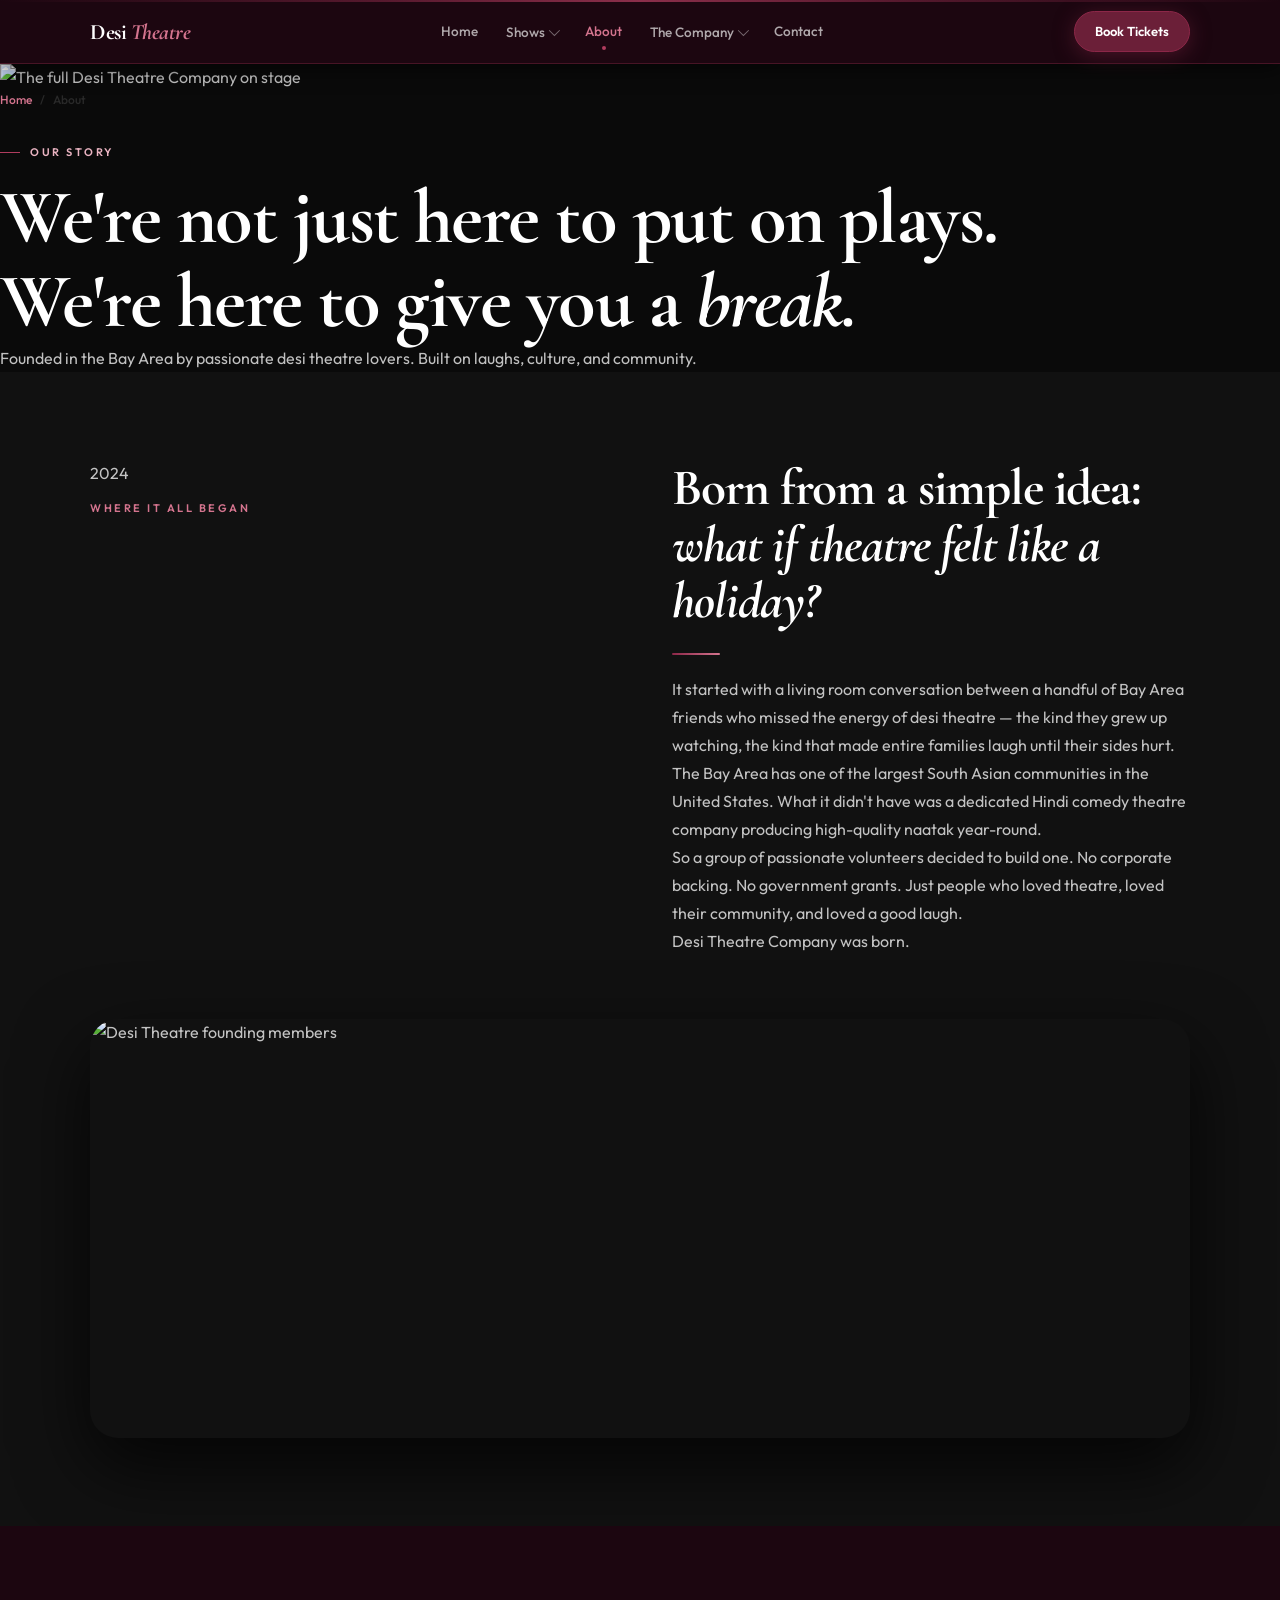
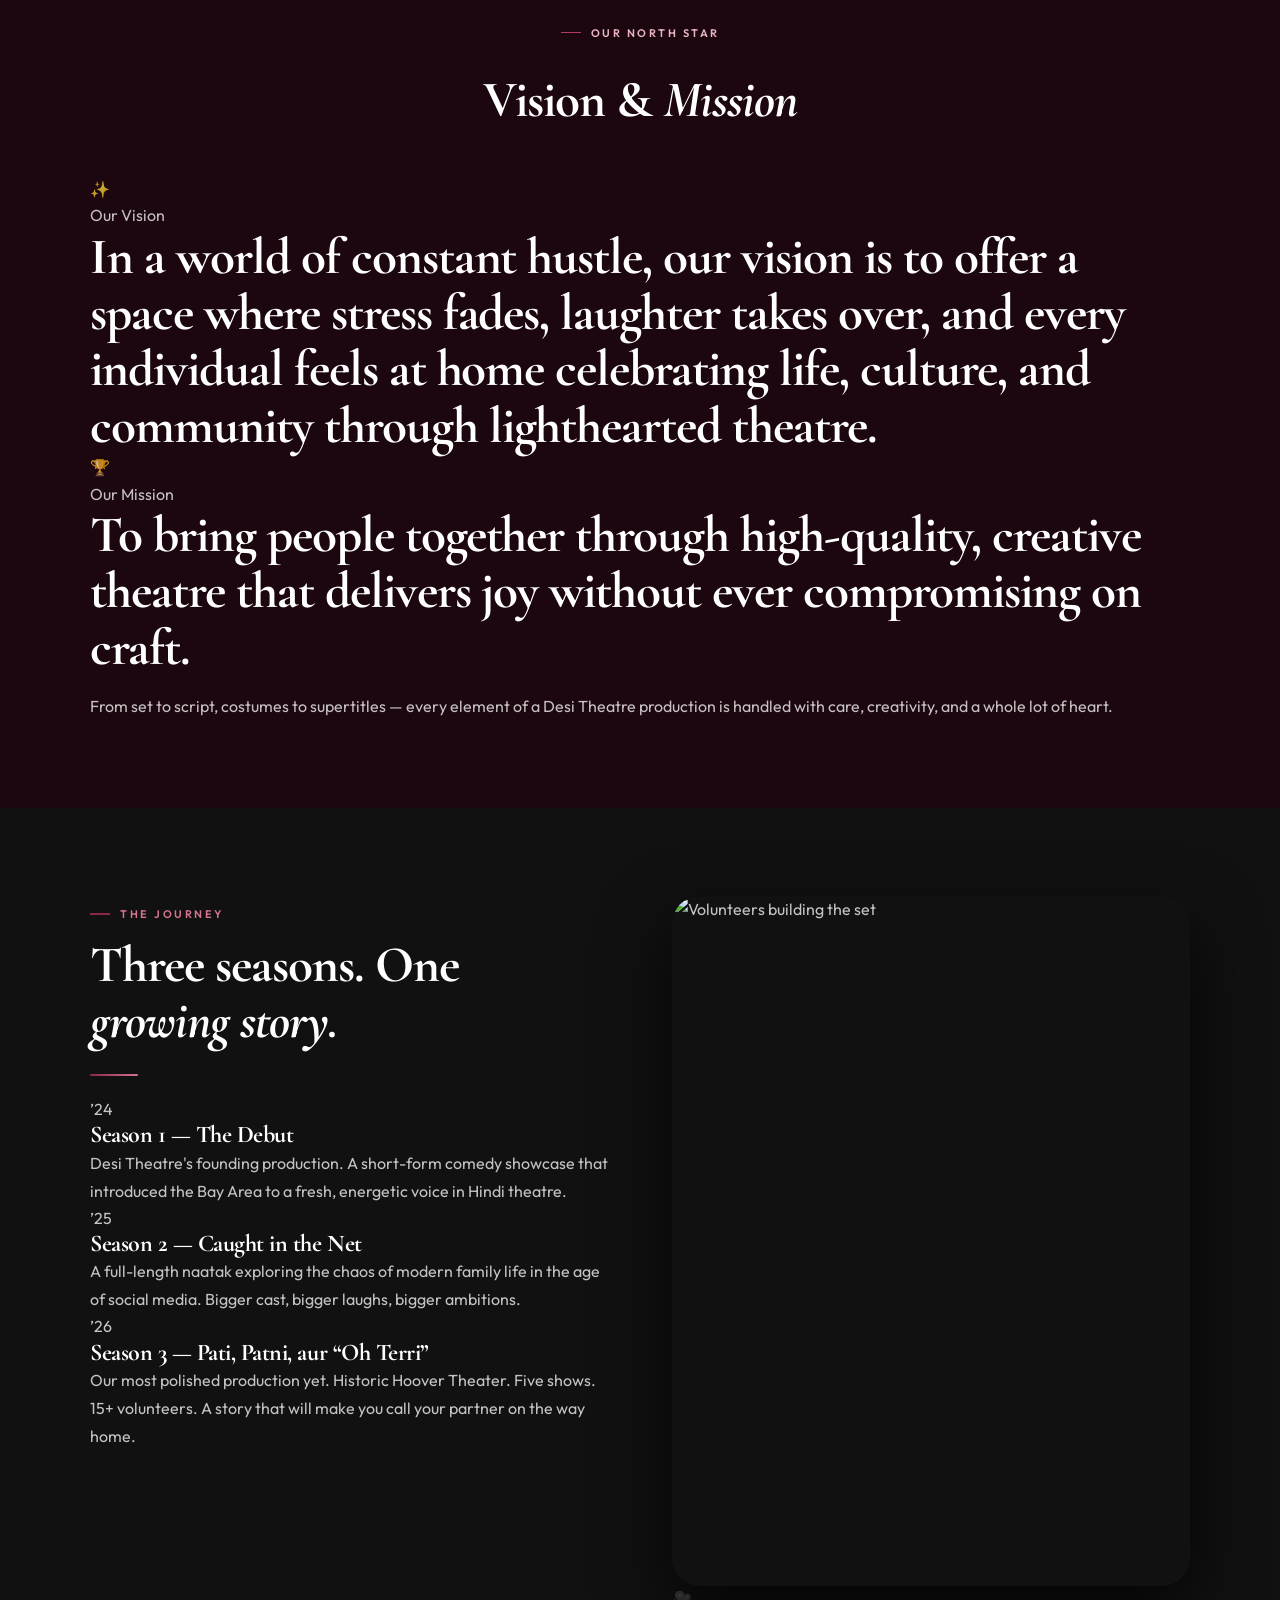
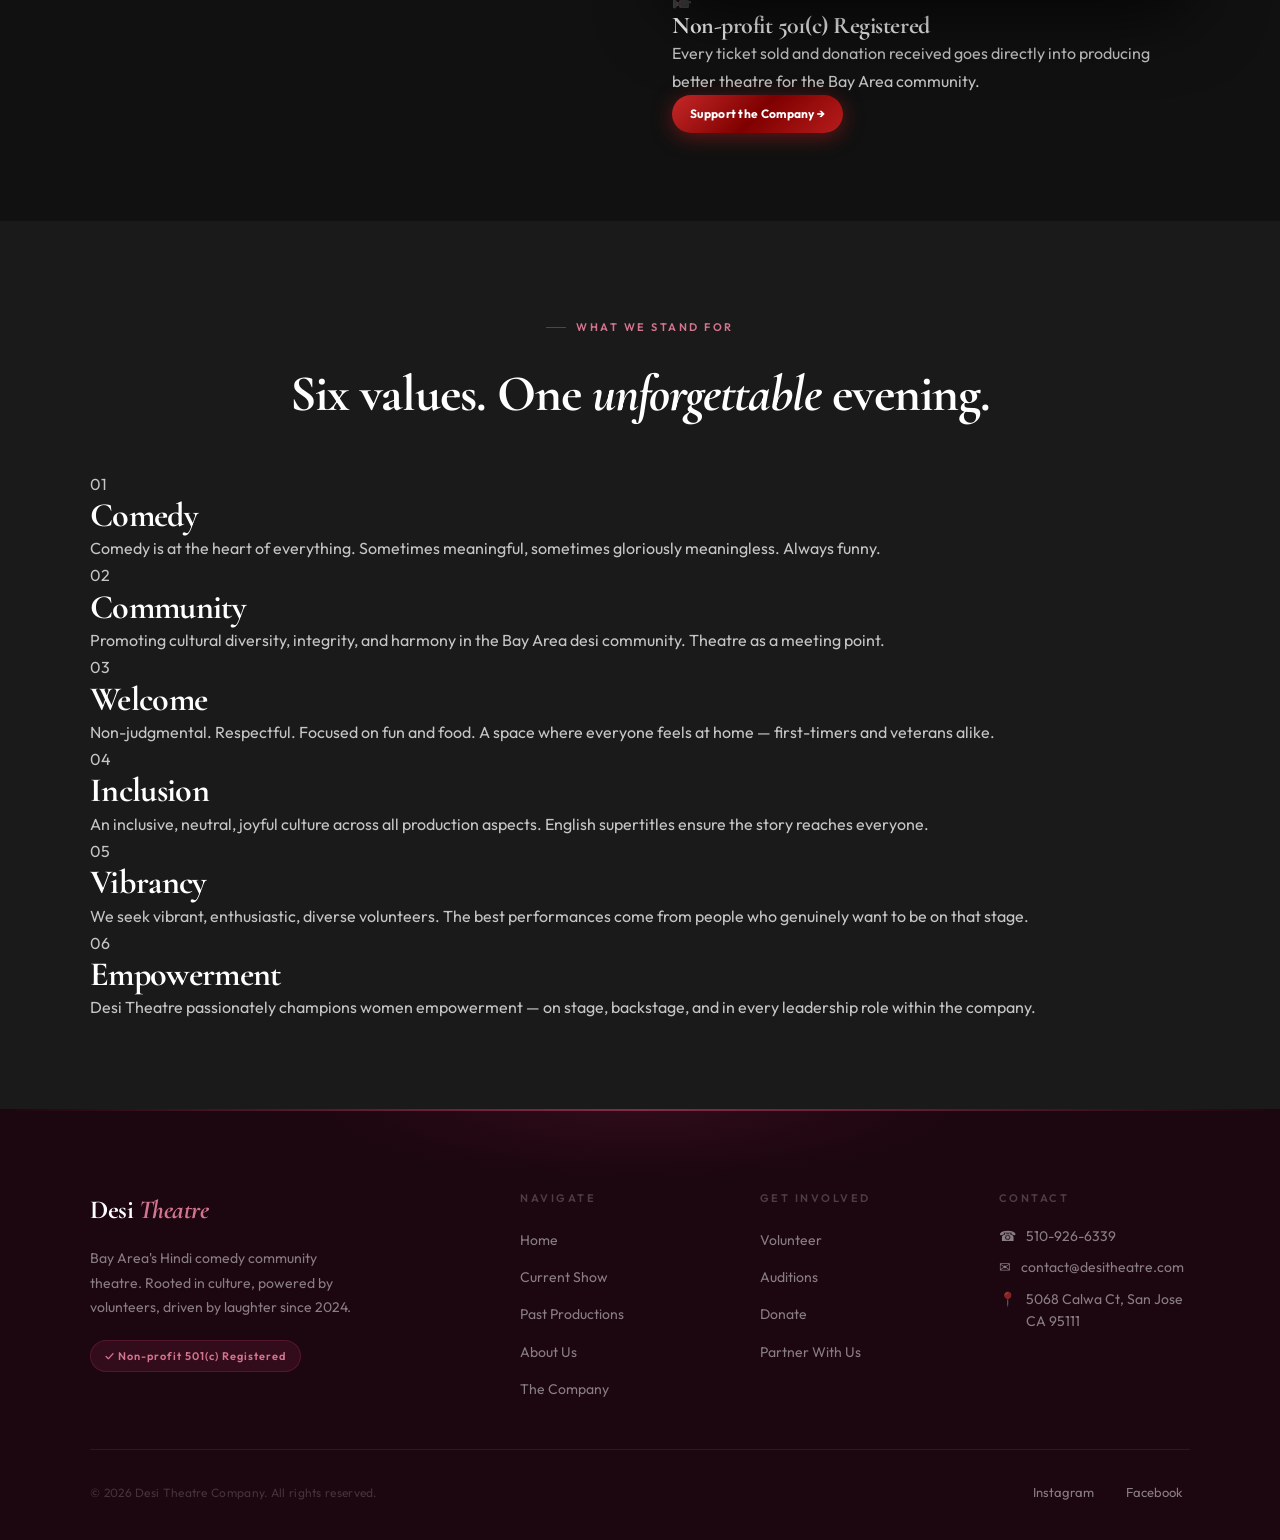
==== commit 92126f77: "Add files via upload" ====
--- a/about.html
+++ b/about.html
@@ -6,63 +6,6 @@
   <title>About — Desi Theatre</title>
   <meta name="description" content="About Desi Theatre — Bay Area Hindi comedy community theatre. Our story, vision, mission, and the values we live by."/>
   <link rel="stylesheet" href="css/style.css"/>
-  <style>
-    /* ── Page hero ── */
-    .about-page-hero { position: relative; min-height: 58vh; display: flex; align-items: flex-end; overflow: hidden; background: #0D0A0B; }
-    .about-page-hero-bg { position: absolute; inset: 0; }
-    .about-page-hero-bg img { width: 100%; height: 100%; object-fit: cover; opacity: 0.38; display: block; }
-    .about-page-hero-overlay { position: absolute; inset: 0; background: linear-gradient(to top, rgba(13,10,11,0.97) 0%, rgba(13,10,11,0.45) 55%, rgba(13,10,11,0.10) 100%); }
-    .about-page-hero-inner { position: relative; z-index: 2; max-width: 1180px; margin: 0 auto; width: 100%; padding: 0 40px 64px; }
-
-    /* ── Origin year ── */
-    .origin-year { font-family: 'Cormorant Garamond', Georgia, serif; font-size: clamp(80px,12vw,140px); font-weight: 700; line-height: 0.9; color: #1C0610; letter-spacing: -0.04em; display: block; }
-
-    /* ── Vision & Mission ── */
-    .vm-grid { display: grid; grid-template-columns: 1fr 1fr; gap: 20px; }
-    .vm-card { border-radius: 28px; padding: 44px 40px; position: relative; overflow: hidden; }
-    .vm-card-vision { background: #0D0A0B; border: 0.5px solid rgba(253,237,218,0.12); }
-    .vm-card-vision::before { content: ''; position: absolute; top:-20%;left:-10%;width:80%;height:80%; background: radial-gradient(ellipse 55% 50% at 30% 20%, rgba(224,155,32,0.14) 0%, transparent 65%); pointer-events:none; }
-    .vm-card-mission { background: linear-gradient(135deg, #6B1F38 0%, #4A1528 100%); border: 0.5px solid rgba(253,237,218,0.12); }
-    .vm-card-mission::before { content: ''; position: absolute; top:-20%;right:-10%;width:80%;height:80%; background: radial-gradient(ellipse 55% 50% at 70% 20%, rgba(240,184,64,0.12) 0%, transparent 65%); pointer-events:none; }
-    .vm-card-label { font-size: 11px; font-weight: 700; letter-spacing: 3px; text-transform: uppercase; color: #D4748E; margin-bottom: 18px; display: flex; align-items: center; gap: 12px; position: relative; z-index: 1; }
-    .vm-card-label::after { content: ''; flex: 1; height: 1px; background: linear-gradient(90deg, rgba(224,155,32,0.4), transparent); }
-    .vm-icon { font-size: 40px; margin-bottom: 18px; display: block; position: relative; z-index: 1; }
-    .vm-card h2 { font-family: 'Cormorant Garamond', Georgia, serif; font-size: clamp(20px,2.5vw,28px); color: #1A1A1A; line-height: 1.3; margin-bottom: 16px; position: relative; z-index: 1; font-weight: 700; }
-    .vm-card p { font-size: 15px; color: rgba(253,237,218,0.65); line-height: 1.8; position: relative; z-index: 1; }
-
-    /* ── Timeline ── */
-    .timeline { margin-top: 36px; }
-    .tl-item { display: flex; gap: 22px; margin-bottom: 32px; position: relative; }
-    .tl-item:not(:last-child)::before { content:''; position:absolute; left:23px; top:50px; bottom:-32px; width:1px; background: rgba(107,31,56,0.30); }
-    .tl-dot { width: 48px; height: 48px; border-radius: 50%; background: linear-gradient(135deg, #2E0D1C 0%, #1C0610 100%); border: 1.5px solid rgba(107,31,56,0.50); display: flex; align-items: center; justify-content: center; font-family: 'Cormorant Garamond', Georgia, serif; font-size: 13px; font-weight: 700; color: #D4748E; flex-shrink: 0; box-shadow: 0 2px 8px rgba(20,10,12,0.09); }
-    .tl-content { padding-top: 10px; }
-    .tl-content h4 { font-family: 'Cormorant Garamond', Georgia, serif; font-size: 20px; color: #111111; margin-bottom: 6px; font-weight: 700; }
-    .tl-content p { font-size: 14px; color: #D4748E; line-height: 1.7; }
-
-    /* ── Values ── */
-    .values-grid { display: grid; grid-template-columns: repeat(3,1fr); gap: 18px; }
-    .value-card { background: #1A1A1A; border: 0.5px solid rgba(107,31,56,0.30); border-radius: 28px; padding: 30px 26px; transition: all 360ms cubic-bezier(0.34,1.56,0.64,1); }
-    .value-card:hover { border-color: rgba(107,31,56,0.30); box-shadow: 0 12px 40px rgba(107,31,56,0.15), 0 4px 14px rgba(20,10,12,0.09); transform: translateY(-3px); }
-    .value-num { font-family: 'Cormorant Garamond', Georgia, serif; font-size: 40px; font-weight: 700; color: #1C0610; line-height: 1; margin-bottom: 10px; }
-    .value-card h3 { font-family: 'Cormorant Garamond', Georgia, serif; font-size: 20px; margin-bottom: 8px; color: #111111; font-weight: 700; }
-    .value-card p { font-size: 14px; line-height: 1.75; color: #D4748E; }
-
-    /* ── Donate box ── */
-    .donate-box { background: #2E0D1C; border: 0.5px solid rgba(107,31,56,0.50); border-radius: 28px; padding: 32px 28px; text-align: center; margin-top: 20px; }
-    .donate-box h4 { font-family: 'Cormorant Garamond', Georgia, serif; font-size: 20px; color: #111111; margin-bottom: 8px; }
-    .donate-box p { font-size: 13px; color: #D4748E; margin-bottom: 20px; }
-
-    /* ── Responsive ── */
-    @media (max-width: 900px) {
-      .vm-grid { grid-template-columns: 1fr; }
-      .values-grid { grid-template-columns: 1fr 1fr; }
-    }
-    @media (max-width: 600px) {
-      .about-page-hero-inner { padding: 0 20px 48px; }
-      .vm-card { padding: 32px 24px; }
-      .values-grid { grid-template-columns: 1fr; }
-    }
-  </style>
 </head>
 <body>
   <nav class="nav" id="site-nav">
@@ -72,75 +15,58 @@
         <li class="nav-item"><a href="index.html">Home</a></li>
         <li class="nav-item">
           <button class="nav-parent-btn" aria-haspopup="true">Shows <span class="nav-chevron"></span></button>
-          <ul class="nav-dropdown">
-            <li><a href="shows.html">Current Show</a></li>
-            <li><a href="shows.html#past">Past Productions</a></li>
-            <li><a href="shows.html">Book Tickets</a></li>
-          </ul>
+          <ul class="nav-dropdown"><li><a href="shows.html">Current Show</a></li><li><a href="shows.html#past">Past Productions</a></li><li><a href="shows.html">Book Tickets</a></li></ul>
         </li>
         <li class="nav-item"><a href="about.html" class="active">About</a></li>
         <li class="nav-item">
           <button class="nav-parent-btn" aria-haspopup="true">The Company <span class="nav-chevron"></span></button>
-          <ul class="nav-dropdown">
-            <li><a href="team.html">Meet the Team</a></li>
-            <li><a href="join.html">Volunteer With Us</a></li>
-            <li><a href="join.html#auditions">Auditions</a></li>
-          </ul>
+          <ul class="nav-dropdown"><li><a href="team.html">Meet the Team</a></li><li><a href="join.html">Volunteer With Us</a></li><li><a href="join.html#auditions">Auditions</a></li></ul>
         </li>
         <li class="nav-item"><a href="contact.html">Contact</a></li>
       </ul>
-      <button class="nav-burger" id="nav-burger" aria-label="Toggle menu">
-        <span></span><span></span><span></span>
-      </button>
+      <button class="nav-burger" id="nav-burger" aria-label="Toggle menu"><span></span><span></span><span></span></button>
       <a class="nav-cta" href="shows.html">Book Tickets</a>
     </div>
   </nav>
-<!-- ═══════════ PAGE HERO · image: images/about-hero-1.jpg ═══════════ -->
+
   <section class="about-page-hero">
-    <div class="about-page-hero-bg">
-      <img src="images/about-hero-1.jpg" alt="The full Desi Theatre Company on stage"/>
-    </div>
+    <div class="about-page-hero-bg"><img src="images/about-hero-1.jpg" alt="The full Desi Theatre Company on stage"/></div>
     <div class="about-page-hero-overlay"></div>
     <div class="about-page-hero-inner">
-      <div class="breadcrumb light" style="margin-bottom: 20px;">
-        <a href="index.html">Home</a><span>/</span><span>About</span>
-      </div>
+      <div class="breadcrumb light mb-6"><a href="index.html">Home</a><span>/</span><span>About</span></div>
       <span class="section-eyebrow light">Our Story</span>
-      <h1 style="color:#111111; max-width:700px; margin-top:10px;">We're not just here to put on plays.<br>We're here to give you a <em style="color:#D4748E;font-style:italic;">break.</em></h1>
-      <p style="color:rgba(253,237,218,0.65);font-size:18px;max-width:540px;line-height:1.75;margin-top:16px;">Founded in the Bay Area by passionate desi theatre lovers. Built on laughs, culture, and community.</p>
+      <h1>We're not just here to put on plays.<br>We're here to give you a <em>break.</em></h1>
+      <p class="hero-sub">Founded in the Bay Area by passionate desi theatre lovers. Built on laughs, culture, and community.</p>
     </div>
   </section>
 
-  <!-- ═══════════ ORIGIN · image: images/about-origin-2.jpg ═══════════ -->
   <section class="section section-cream">
     <div class="container">
-      <div class="grid-2" style="gap: 64px; align-items: start;">
+      <div class="grid-2" style="gap:64px;align-items:start;">
         <div>
           <span class="origin-year">2024</span>
-          <span class="section-eyebrow" style="margin-top: 12px; display: block;">Where It All Began</span>
+          <span class="section-eyebrow" style="margin-top:12px;display:block;">Where It All Began</span>
         </div>
-        <div>
-          <h2>Born from a simple idea: <em style="color:#6B1F38;font-style:italic;">what if theatre felt like a holiday?</em></h2>
-          <div class="gold-rule" style="margin-top:20px;"></div>
-          <p style="margin-top:16px;">It started with a living room conversation between a handful of Bay Area friends who missed the energy of desi theatre — the kind they grew up watching, the kind that made entire families laugh until their sides hurt.</p>
-          <p style="margin-top:14px;">The Bay Area has one of the largest South Asian communities in the United States. What it didn't have was a dedicated Hindi comedy theatre company producing high-quality naatak year-round.</p>
-          <p style="margin-top:14px;">So a group of passionate volunteers decided to build one. No corporate backing. No government grants. Just people who loved theatre, loved their community, and loved a good laugh.</p>
-          <p style="margin-top:14px; font-family: 'Cormorant Garamond', Georgia, serif; font-size:18px; font-style:italic; color:#6B1F38;">Desi Theatre Company was born.</p>
+        <div class="origin-body">
+          <h2>Born from a simple idea: <em>what if theatre felt like a holiday?</em></h2>
+          <div class="gold-rule mt-6"></div>
+          <p>It started with a living room conversation between a handful of Bay Area friends who missed the energy of desi theatre — the kind they grew up watching, the kind that made entire families laugh until their sides hurt.</p>
+          <p>The Bay Area has one of the largest South Asian communities in the United States. What it didn't have was a dedicated Hindi comedy theatre company producing high-quality naatak year-round.</p>
+          <p>So a group of passionate volunteers decided to build one. No corporate backing. No government grants. Just people who loved theatre, loved their community, and loved a good laugh.</p>
+          <p class="origin-tagline">Desi Theatre Company was born.</p>
         </div>
       </div>
-      <!-- image: founding team wide shot -->
-      <div class="img-frame" style="aspect-ratio: 21/8; margin-top: 56px;">
-        <img src="images/about-origin-2.jpg" alt="Desi Theatre founding members — the six people who started it all" class="img-cover"/>
+      <div class="img-frame mt-16" style="aspect-ratio:21/8;">
+        <img src="images/about-origin-2.jpg" alt="Desi Theatre founding members" class="img-cover"/>
       </div>
     </div>
   </section>
 
-  <!-- ═══════════ VISION & MISSION ═══════════ -->
-  <section class="section" style="background: #0D0A0B;">
+  <section class="section section-stage">
     <div class="container">
-      <div class="text-center" style="margin-bottom: 44px;">
+      <div class="text-center mb-12">
         <span class="section-eyebrow light">Our North Star</span>
-        <h2 style="color:#111111; margin-top:10px;">Vision &amp; <em style="color:#D4748E;font-style:italic;">Mission</em></h2>
+        <h2 class="section-heading-accent mt-4">Vision &amp; <em>Mission</em></h2>
       </div>
       <div class="vm-grid">
         <div class="vm-card vm-card-vision">
@@ -152,20 +78,19 @@
           <span class="vm-icon">&#127942;</span>
           <div class="vm-card-label">Our Mission</div>
           <h2>To bring people together through high-quality, creative theatre that delivers joy without ever compromising on craft.</h2>
-          <p style="margin-top:14px;">From set to script, costumes to supertitles — every element of a Desi Theatre production is handled with care, creativity, and a whole lot of heart.</p>
+          <p class="mt-4">From set to script, costumes to supertitles — every element of a Desi Theatre production is handled with care, creativity, and a whole lot of heart.</p>
         </div>
       </div>
     </div>
   </section>
 
-  <!-- ═══════════ TIMELINE + IMAGE · image: images/about-mission-3.jpg ═══════════ -->
   <section class="section section-cream">
     <div class="container">
-      <div class="grid-2" style="gap: 64px; align-items: start;">
+      <div class="grid-2" style="gap:64px;align-items:start;">
         <div>
           <span class="section-eyebrow">The Journey</span>
-          <h2>Three seasons. One <em style="color:#6B1F38;font-style:italic;">growing story.</em></h2>
-          <div class="gold-rule" style="margin-top:20px;"></div>
+          <h2 class="section-heading-accent">Three seasons. One <em>growing story.</em></h2>
+          <div class="gold-rule mt-6"></div>
           <div class="timeline">
             <div class="tl-item">
               <div class="tl-dot">&#8217;24</div>
@@ -191,12 +116,11 @@
           </div>
         </div>
         <div>
-          <!-- image: volunteers building set, production week -->
-          <div class="img-frame" style="aspect-ratio: 3/4;">
-            <img src="images/about-mission-3.jpg" alt="Desi Theatre volunteers building the set during production week" class="img-cover"/>
+          <div class="img-frame" style="aspect-ratio:3/4;">
+            <img src="images/about-mission-3.jpg" alt="Volunteers building the set" class="img-cover"/>
           </div>
           <div class="donate-box">
-            <div style="font-size:36px;margin-bottom:12px;">&#127909;</div>
+            <div class="donate-icon">&#127909;</div>
             <h4>Non-profit 501(c) Registered</h4>
             <p>Every ticket sold and donation received goes directly into producing better theatre for the Bay Area community.</p>
             <a href="https://www.zeffy.com/donation-form/48fbff1d-6cfd-417b-a36d-4b484be8253f" target="_blank" class="btn btn-gold btn-sm">Support the Company &rarr;</a>
@@ -206,26 +130,12 @@
     </div>
   </section>
 
-  <!-- ═══════════ VALUES · image: images/about-values-4.jpg ═══════════ -->
-  <section class="section section-stage">
+  <section class="section section-golden">
     <div class="container">
-      <div class="grid-2" style="gap: 64px; align-items: center; margin-bottom: 56px;">
-        <div>
-          <span class="section-eyebrow light">What We Stand For</span>
-          <h2 style="color:#111111; margin-top:10px;">Six values. One <em style="color:#D4748E;font-style:italic;">unforgettable</em> evening.</h2>
-          <div class="gold-rule" style="margin-top:20px; background: linear-gradient(90deg,#8C2748,#D4748E);"></div>
-          <p style="color:rgba(253,237,218,0.60); margin-top:14px;">Every production, every rehearsal, every backstage moment is guided by these principles. They're not posters on a wall — they're the reason people keep coming back.</p>
-        </div>
-        <!-- image: company on stage, diverse, celebratory -->
-        <div class="img-frame" style="aspect-ratio: 16/10;">
-          <img src="images/about-values-4.jpg" alt="Desi Theatre company celebrating on stage — diverse, joyful, energetic" class="img-cover"/>
-        </div>
+      <div class="text-center mb-12">
+        <span class="section-eyebrow">What We Stand For</span>
+        <h2 class="section-heading-accent mt-4">Six values. One <em>unforgettable</em> evening.</h2>
       </div>
-    </div>
-  </section>
-
-  <section class="section" style="background: #111111;">
-    <div class="container">
       <div class="values-grid">
         <div class="value-card"><div class="value-num">01</div><h3>Comedy</h3><p>Comedy is at the heart of everything. Sometimes meaningful, sometimes gloriously meaningless. Always funny.</p></div>
         <div class="value-card"><div class="value-num">02</div><h3>Community</h3><p>Promoting cultural diversity, integrity, and harmony in the Bay Area desi community. Theatre as a meeting point.</p></div>
@@ -247,22 +157,11 @@
         </div>
         <div class="footer-col">
           <div class="footer-col-title">Navigate</div>
-          <ul>
-            <li><a href="index.html">Home</a></li>
-            <li><a href="shows.html">Current Show</a></li>
-            <li><a href="shows.html#past">Past Productions</a></li>
-            <li><a href="about.html">About Us</a></li>
-            <li><a href="team.html">The Company</a></li>
-          </ul>
+          <ul><li><a href="index.html">Home</a></li><li><a href="shows.html">Current Show</a></li><li><a href="shows.html#past">Past Productions</a></li><li><a href="about.html">About Us</a></li><li><a href="team.html">The Company</a></li></ul>
         </div>
         <div class="footer-col">
           <div class="footer-col-title">Get Involved</div>
-          <ul>
-            <li><a href="join.html">Volunteer</a></li>
-            <li><a href="join.html#auditions">Auditions</a></li>
-            <li><a href="https://www.zeffy.com/donation-form/48fbff1d-6cfd-417b-a36d-4b484be8253f" target="_blank">Donate</a></li>
-            <li><a href="contact.html">Partner With Us</a></li>
-          </ul>
+          <ul><li><a href="join.html">Volunteer</a></li><li><a href="join.html#auditions">Auditions</a></li><li><a href="https://www.zeffy.com/donation-form/48fbff1d-6cfd-417b-a36d-4b484be8253f" target="_blank">Donate</a></li><li><a href="contact.html">Partner With Us</a></li></ul>
         </div>
         <div class="footer-col">
           <div class="footer-col-title">Contact</div>
@@ -273,10 +172,7 @@
       </div>
       <div class="footer-bottom">
         <span class="footer-copy">&copy; 2026 Desi Theatre Company. All rights reserved.</span>
-        <div class="social-links">
-          <a href="https://www.instagram.com/desi_theatre/" target="_blank">Instagram</a>
-          <a href="https://www.facebook.com/desitheatre" target="_blank">Facebook</a>
-        </div>
+        <div class="social-links"><a href="https://www.instagram.com/desi_theatre/" target="_blank">Instagram</a><a href="https://www.facebook.com/desitheatre" target="_blank">Facebook</a></div>
       </div>
     </div>
   </footer>
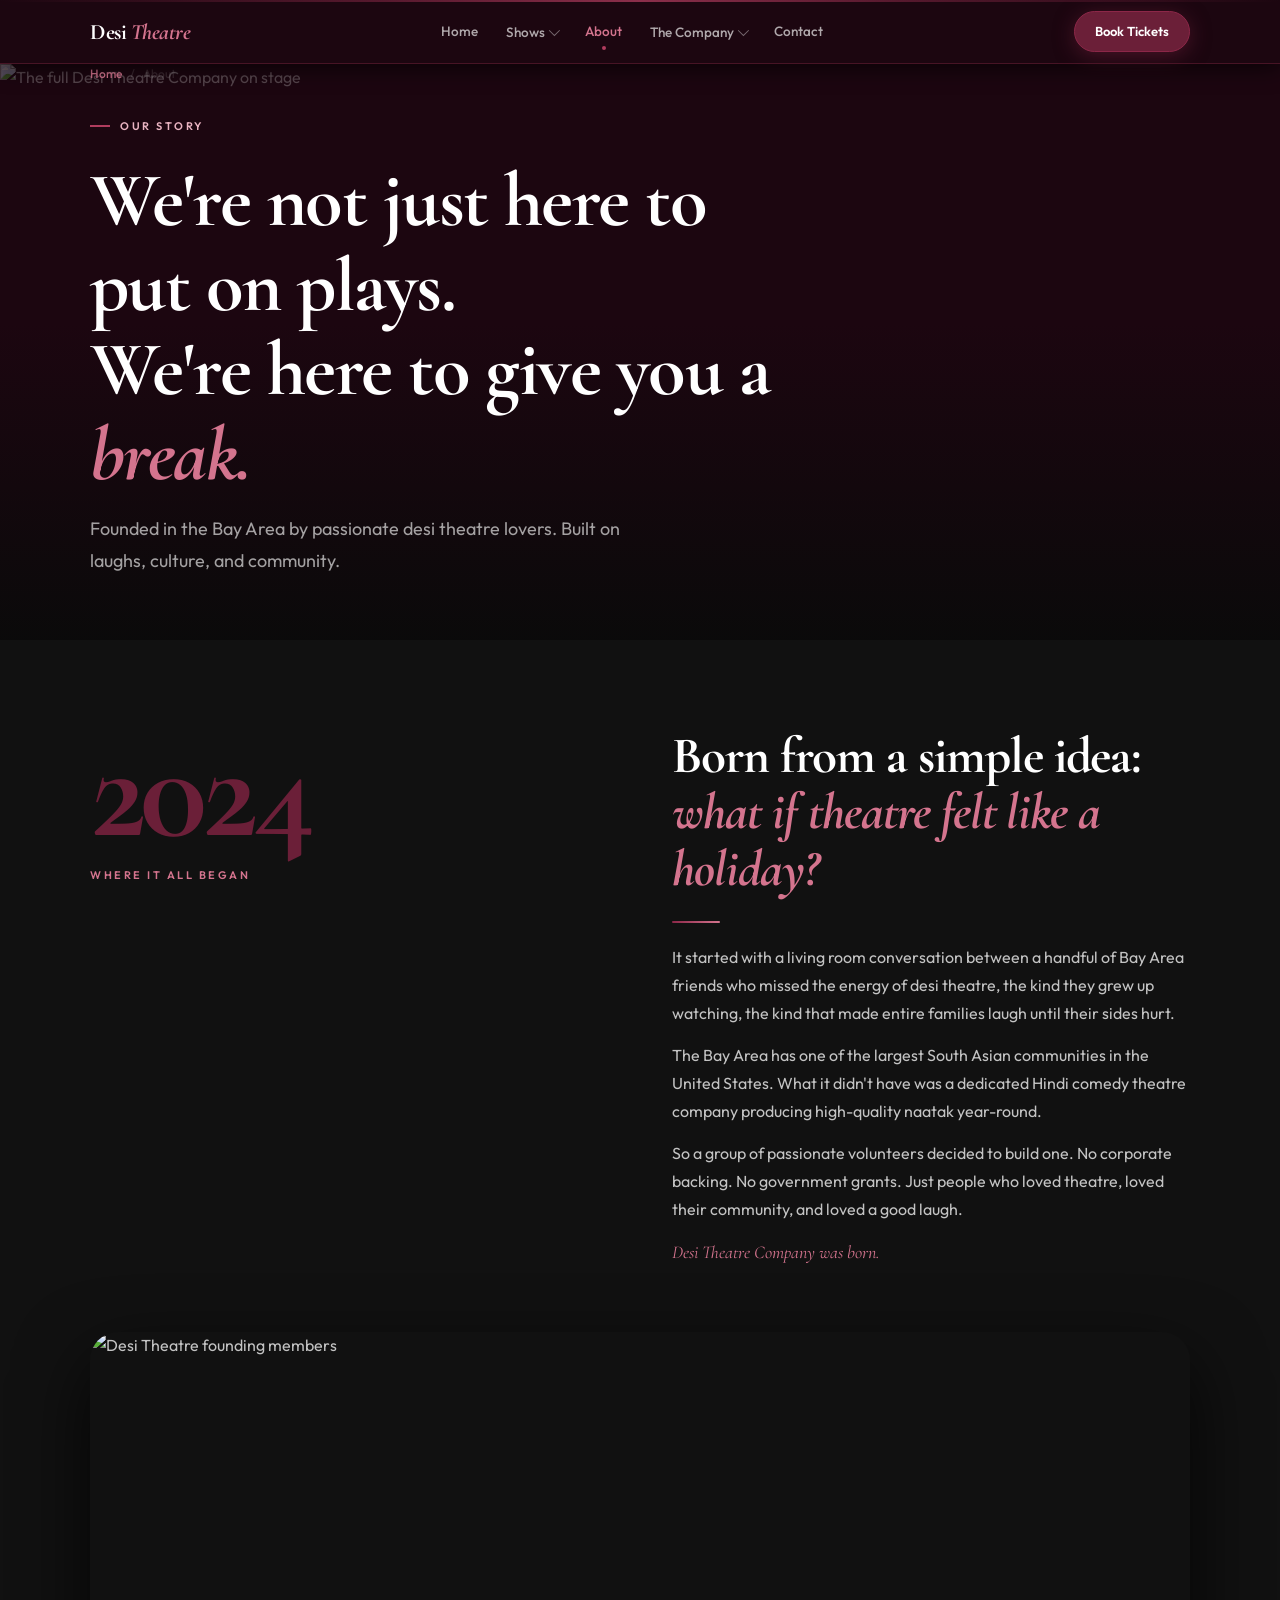
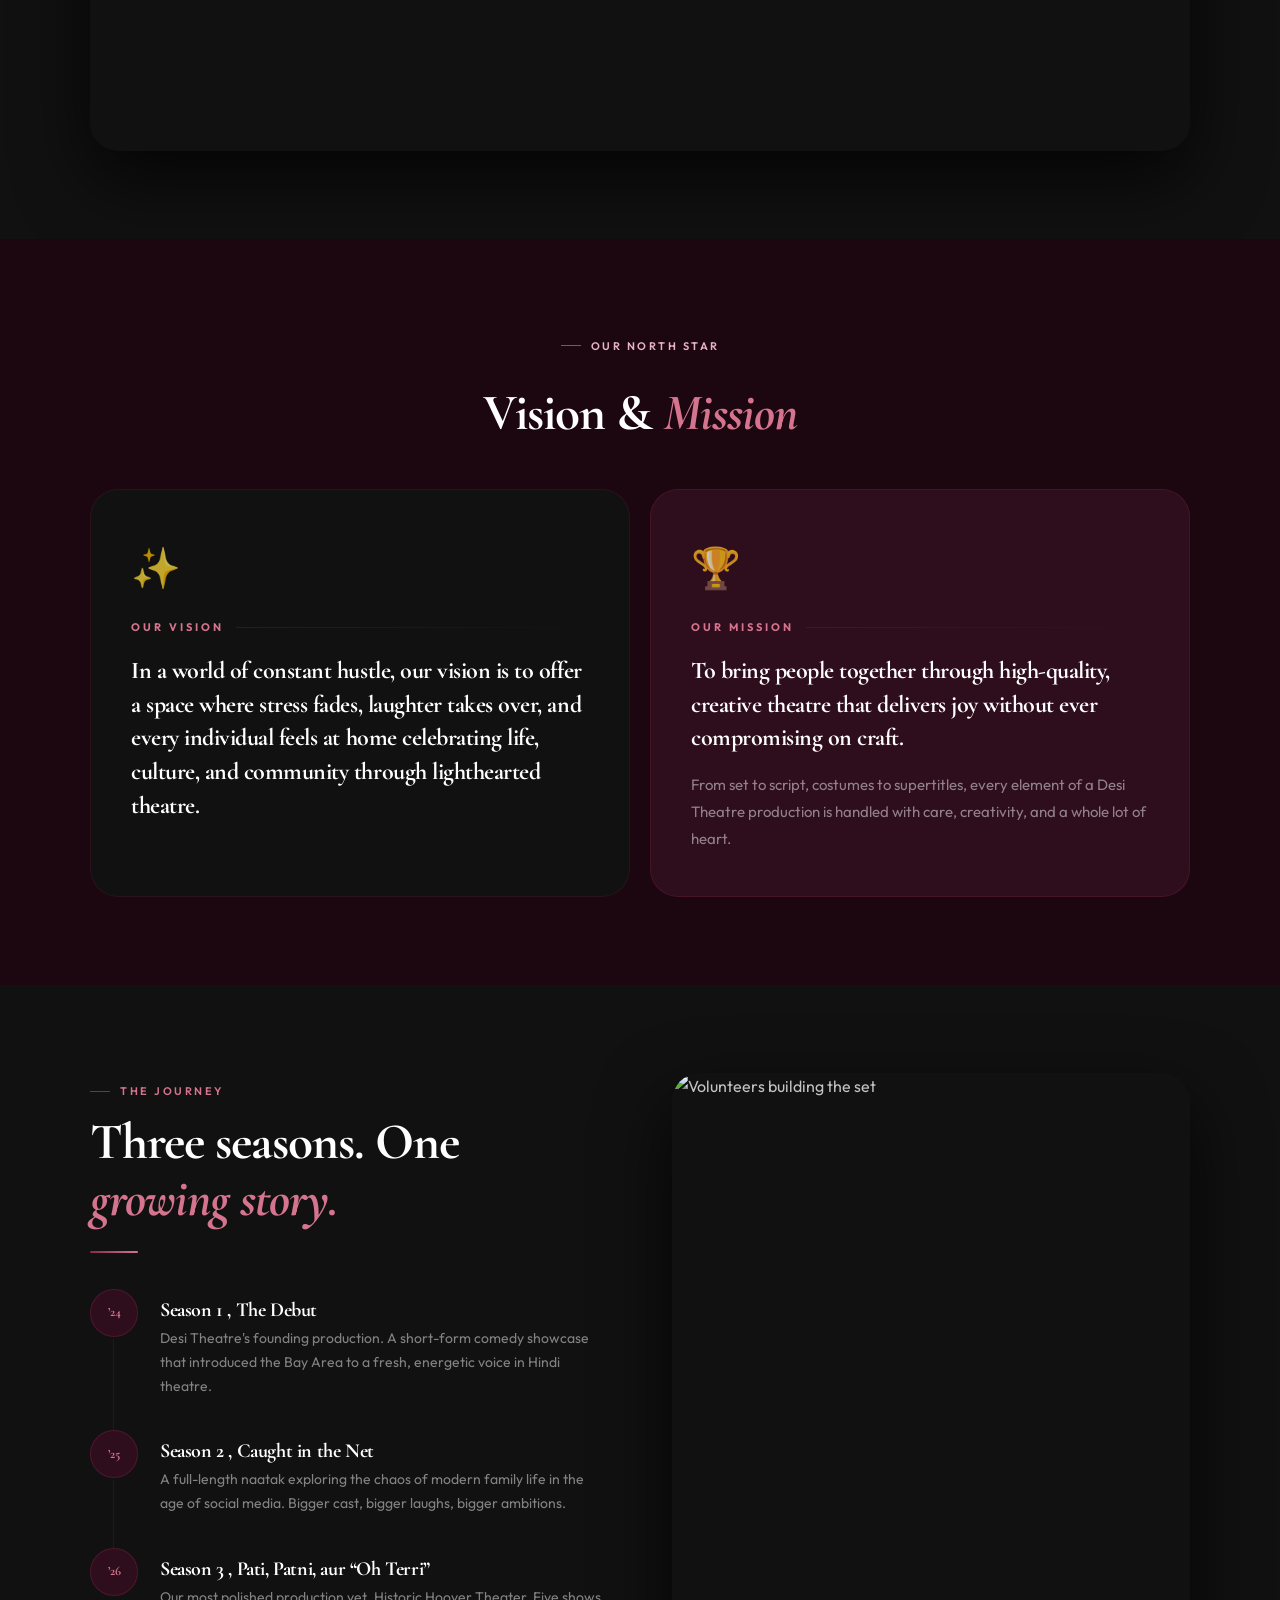
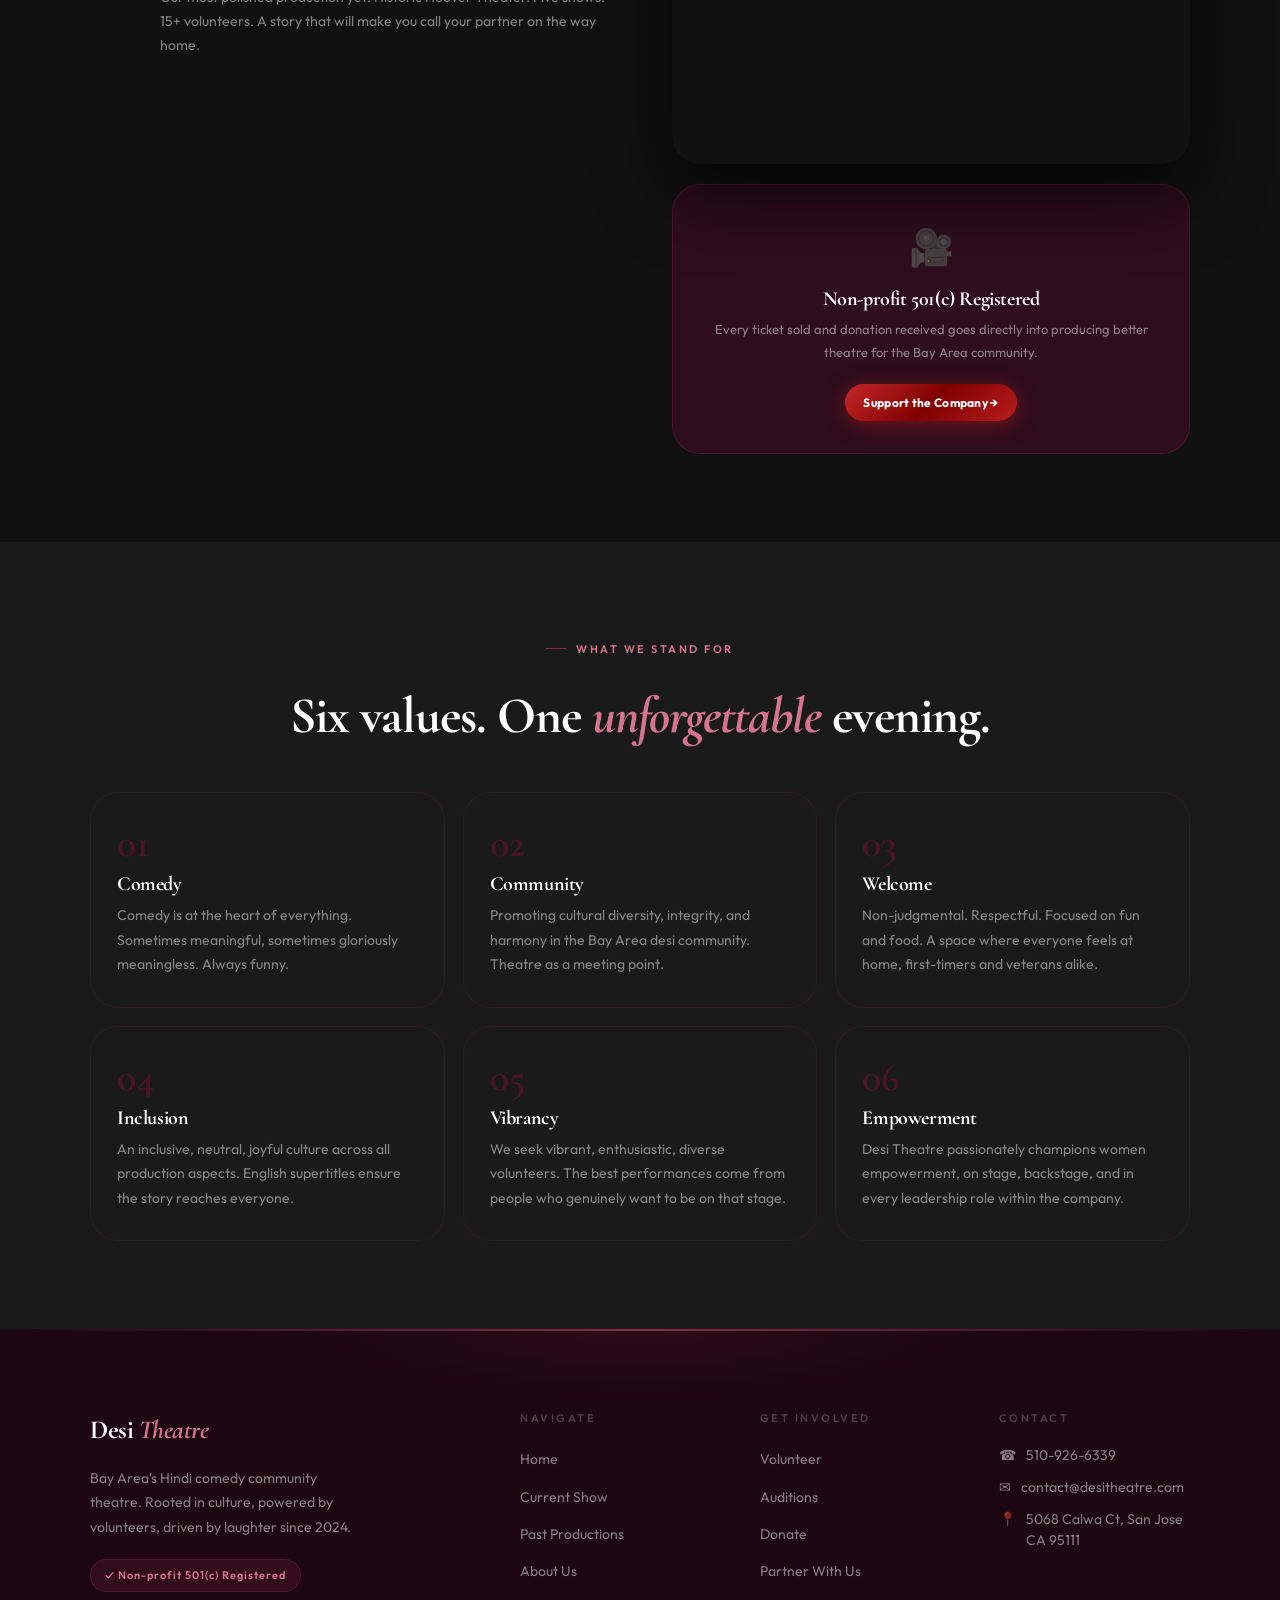
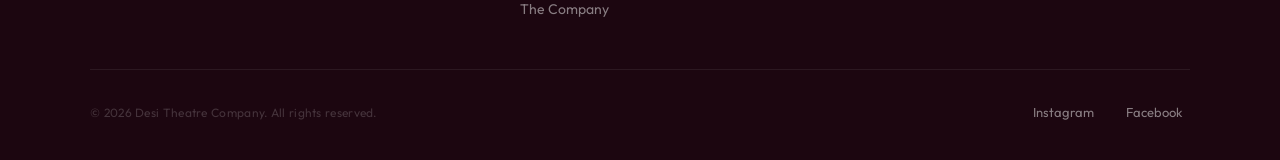
==== commit 14b4e406: "Add files via upload" ====
--- a/about.html
+++ b/about.html
@@ -3,8 +3,8 @@
 <head>
   <meta charset="UTF-8"/>
   <meta name="viewport" content="width=device-width, initial-scale=1.0"/>
-  <title>About — Desi Theatre</title>
-  <meta name="description" content="About Desi Theatre — Bay Area Hindi comedy community theatre. Our story, vision, mission, and the values we live by."/>
+  <title>About, Desi Theatre</title>
+  <meta name="description" content="About Desi Theatre, Bay Area Hindi comedy community theatre. Our story, vision, mission, and the values we live by."/>
   <link rel="stylesheet" href="css/style.css"/>
 </head>
 <body>
@@ -50,7 +50,7 @@
         <div class="origin-body">
           <h2>Born from a simple idea: <em>what if theatre felt like a holiday?</em></h2>
           <div class="gold-rule mt-6"></div>
-          <p>It started with a living room conversation between a handful of Bay Area friends who missed the energy of desi theatre — the kind they grew up watching, the kind that made entire families laugh until their sides hurt.</p>
+          <p>It started with a living room conversation between a handful of Bay Area friends who missed the energy of desi theatre, the kind they grew up watching, the kind that made entire families laugh until their sides hurt.</p>
           <p>The Bay Area has one of the largest South Asian communities in the United States. What it didn't have was a dedicated Hindi comedy theatre company producing high-quality naatak year-round.</p>
           <p>So a group of passionate volunteers decided to build one. No corporate backing. No government grants. Just people who loved theatre, loved their community, and loved a good laugh.</p>
           <p class="origin-tagline">Desi Theatre Company was born.</p>
@@ -78,7 +78,7 @@
           <span class="vm-icon">&#127942;</span>
           <div class="vm-card-label">Our Mission</div>
           <h2>To bring people together through high-quality, creative theatre that delivers joy without ever compromising on craft.</h2>
-          <p class="mt-4">From set to script, costumes to supertitles — every element of a Desi Theatre production is handled with care, creativity, and a whole lot of heart.</p>
+          <p class="mt-4">From set to script, costumes to supertitles, every element of a Desi Theatre production is handled with care, creativity, and a whole lot of heart.</p>
         </div>
       </div>
     </div>
@@ -95,21 +95,21 @@
             <div class="tl-item">
               <div class="tl-dot">&#8217;24</div>
               <div class="tl-content">
-                <h4>Season 1 &mdash; The Debut</h4>
+                <h4>Season 1 , The Debut</h4>
                 <p>Desi Theatre's founding production. A short-form comedy showcase that introduced the Bay Area to a fresh, energetic voice in Hindi theatre.</p>
               </div>
             </div>
             <div class="tl-item">
               <div class="tl-dot">&#8217;25</div>
               <div class="tl-content">
-                <h4>Season 2 &mdash; Caught in the Net</h4>
+                <h4>Season 2 , Caught in the Net</h4>
                 <p>A full-length naatak exploring the chaos of modern family life in the age of social media. Bigger cast, bigger laughs, bigger ambitions.</p>
               </div>
             </div>
             <div class="tl-item">
               <div class="tl-dot">&#8217;26</div>
               <div class="tl-content">
-                <h4>Season 3 &mdash; Pati, Patni, aur &#8220;Oh Terri&#8221;</h4>
+                <h4>Season 3 , Pati, Patni, aur &#8220;Oh Terri&#8221;</h4>
                 <p>Our most polished production yet. Historic Hoover Theater. Five shows. 15+ volunteers. A story that will make you call your partner on the way home.</p>
               </div>
             </div>
@@ -139,10 +139,10 @@
       <div class="values-grid">
         <div class="value-card"><div class="value-num">01</div><h3>Comedy</h3><p>Comedy is at the heart of everything. Sometimes meaningful, sometimes gloriously meaningless. Always funny.</p></div>
         <div class="value-card"><div class="value-num">02</div><h3>Community</h3><p>Promoting cultural diversity, integrity, and harmony in the Bay Area desi community. Theatre as a meeting point.</p></div>
-        <div class="value-card"><div class="value-num">03</div><h3>Welcome</h3><p>Non-judgmental. Respectful. Focused on fun and food. A space where everyone feels at home — first-timers and veterans alike.</p></div>
+        <div class="value-card"><div class="value-num">03</div><h3>Welcome</h3><p>Non-judgmental. Respectful. Focused on fun and food. A space where everyone feels at home, first-timers and veterans alike.</p></div>
         <div class="value-card"><div class="value-num">04</div><h3>Inclusion</h3><p>An inclusive, neutral, joyful culture across all production aspects. English supertitles ensure the story reaches everyone.</p></div>
         <div class="value-card"><div class="value-num">05</div><h3>Vibrancy</h3><p>We seek vibrant, enthusiastic, diverse volunteers. The best performances come from people who genuinely want to be on that stage.</p></div>
-        <div class="value-card"><div class="value-num">06</div><h3>Empowerment</h3><p>Desi Theatre passionately champions women empowerment — on stage, backstage, and in every leadership role within the company.</p></div>
+        <div class="value-card"><div class="value-num">06</div><h3>Empowerment</h3><p>Desi Theatre passionately champions women empowerment, on stage, backstage, and in every leadership role within the company.</p></div>
       </div>
     </div>
   </section>
--- a/css/style.css
+++ b/css/style.css
@@ -699,3 +699,528 @@
   h2 { font-size:clamp(24px,7vw,34px); }
   .btn-xl { padding:15px 28px; font-size:15px; }
 }
+
+/* ═══════════════════════════════════════════════════════
+   PAGE-SPECIFIC COMPONENT CLASSES
+   All visual styling lives here — zero hardcoding in HTML
+   ═══════════════════════════════════════════════════════ */
+
+/* ── Section backgrounds (two-tone only) ── */
+.bg-black    { background: var(--black); }
+.bg-black-2  { background: var(--black-2); }
+.bg-black-3  { background: var(--black-3); }
+.bg-burg     { background: var(--burg-900); }
+.bg-burg-mid { background: var(--burg-800); }
+.bg-burg-lit { background: var(--burg-700); }
+
+/* ── Typography helpers (on dark backgrounds) ── */
+.txt-primary   { color: var(--txt-primary); }
+.txt-secondary { color: var(--txt-secondary); }
+.txt-muted     { color: var(--txt-muted); }
+.txt-accent    { color: var(--burg-300); }
+.txt-white     { color: #fff; }
+em.serif-accent { font-style: italic; color: var(--burg-300); }
+
+/* ── Shows page ── */
+.show-page-hero { position:relative; min-height:52vh; display:flex; align-items:flex-end; overflow:hidden; background:var(--burg-900); }
+.show-page-hero-bg { position:absolute; inset:0; }
+.show-page-hero-bg img { width:100%; height:100%; object-fit:cover; opacity:0.38; display:block; }
+.show-page-hero-overlay { position:absolute; inset:0; background:linear-gradient(to top,rgba(10,10,10,0.97) 0%,rgba(28,6,16,0.50) 55%,rgba(28,6,16,0.10) 100%); }
+.show-page-hero-inner { position:relative; z-index:2; max-width:1180px; margin:0 auto; width:100%; padding:0 40px 56px; }
+.show-hero-tags { display:flex; gap:10px; flex-wrap:wrap; margin-bottom:18px; }
+.show-page-hero h1 { color:#fff; max-width:720px; }
+.show-page-hero h1 em { color:var(--burg-300); font-style:italic; }
+.show-page-hero .hero-sub { color:rgba(255,255,255,0.62); font-size:17px; max-width:520px; margin-top:14px; }
+
+.show-main-grid { display:grid; grid-template-columns:1.15fr 0.85fr; gap:48px; align-items:start; }
+.show-detail-box { background:var(--black-3); border:0.5px solid rgba(107,31,56,0.35); border-radius:var(--r-xl); padding:40px; }
+.show-detail-box h2 { color:#fff; font-size:clamp(22px,3vw,34px); margin-bottom:6px; }
+.show-detail-box h2 em { color:var(--burg-300); font-style:italic; }
+.show-tagline { font-family:var(--serif); font-size:16px; font-style:italic; color:var(--burg-300); margin-bottom:24px; }
+.show-crew { display:grid; grid-template-columns:1fr 1fr; gap:16px; padding:20px 0; border-top:0.5px solid rgba(107,31,56,0.30); border-bottom:0.5px solid rgba(107,31,56,0.30); margin:24px 0; }
+.crew-role { font-size:10px; font-weight:700; letter-spacing:2px; text-transform:uppercase; color:var(--txt-muted); margin-bottom:3px; }
+.crew-name { font-size:15px; font-weight:500; color:#fff; font-family:var(--serif); }
+.show-desc { font-size:15px; line-height:1.8; color:var(--txt-muted); margin-bottom:22px; }
+.show-notice { background:rgba(107,31,56,0.18); border-left:3px solid var(--burg-500); border-radius:0 var(--r-md) var(--r-md) 0; padding:14px 18px; margin-top:24px; font-size:14px; color:var(--burg-200); }
+
+.ticket-sticky { position:sticky; top:84px; }
+.ticket-box { background:var(--black-3); border:0.5px solid rgba(107,31,56,0.35); border-radius:var(--r-xl); overflow:hidden; }
+.ticket-box-header { background:var(--burg-700); padding:24px 28px; }
+.ticket-box-header h3 { color:#fff; font-size:22px; margin-bottom:4px; }
+.ticket-box-header p { color:rgba(255,255,255,0.60); font-size:13px; }
+.ticket-box-body { padding:24px 28px; }
+.ticket-select-label { font-size:11px; font-weight:700; letter-spacing:2px; text-transform:uppercase; color:var(--txt-muted); margin-bottom:14px; }
+.showtime-row { display:flex; align-items:center; justify-content:space-between; padding:12px 14px; border-radius:var(--r-md); margin-bottom:8px; border:0.5px solid rgba(107,31,56,0.30); cursor:pointer; transition:all var(--ease); }
+.showtime-row:hover, .showtime-row.sel { background:rgba(107,31,56,0.20); border-color:rgba(107,31,56,0.55); }
+.showtime-date { font-weight:600; font-size:14px; color:#fff; }
+.showtime-time { font-size:13px; color:var(--txt-muted); }
+.showtime-avail { font-size:11px; font-weight:700; color:var(--burg-300); letter-spacing:0.5px; }
+.ticket-perforated { border-top:2px dashed rgba(107,31,56,0.35); margin:18px 0; }
+.venue-detail { font-size:13px; color:var(--txt-muted); line-height:1.65; }
+.venue-detail strong { color:#fff; display:block; margin-bottom:2px; font-family:var(--serif); font-size:15px; }
+.ticket-help-box { background:rgba(107,31,56,0.15); border:0.5px solid rgba(107,31,56,0.35); border-radius:var(--r-lg); padding:16px 20px; margin-top:14px; }
+.ticket-help-box p { font-size:13px; color:var(--txt-muted); }
+.ticket-help-box strong { color:#fff; }
+.ticket-book-note { font-size:12px; color:var(--txt-muted); text-align:center; margin-top:10px; }
+
+.past-intro { max-width:580px; margin-bottom:44px; }
+.past-intro h2 em { color:var(--burg-300); font-style:italic; }
+.past-grid { display:grid; grid-template-columns:1fr 1fr; gap:18px; }
+.prod-card-tba { border-style:dashed !important; background:var(--burg-900) !important; }
+.prod-card-tba .prod-year-badge { background:var(--burg-800); border-color:rgba(107,31,56,0.50); }
+.prod-card-tba .year { color:rgba(255,255,255,0.45); }
+.prod-card-tba .season { color:rgba(255,255,255,0.30); }
+.prod-card-tba h4 { color:var(--txt-muted); }
+.prod-card-dark { background:var(--burg-900) !important; border-color:transparent !important; }
+.prod-card-dark .prod-card-eyebrow { font-size:11px; font-weight:700; letter-spacing:2px; text-transform:uppercase; color:var(--burg-300); margin-bottom:10px; }
+.prod-card-dark h4 { color:#fff; margin-bottom:10px; }
+.prod-card-dark p { color:var(--txt-muted); font-size:13px; }
+
+/* ── About page ── */
+.about-page-hero { position:relative; min-height:58vh; display:flex; align-items:flex-end; overflow:hidden; background:var(--burg-900); }
+.about-page-hero-bg { position:absolute; inset:0; }
+.about-page-hero-bg img { width:100%; height:100%; object-fit:cover; opacity:0.38; display:block; }
+.about-page-hero-overlay { position:absolute; inset:0; background:linear-gradient(to top,rgba(10,10,10,0.97) 0%,rgba(28,6,16,0.55) 55%,rgba(28,6,16,0.10) 100%); }
+.about-page-hero-inner { position:relative; z-index:2; max-width:1180px; margin:0 auto; width:100%; padding:0 40px 64px; }
+.about-page-hero h1 { color:#fff; max-width:700px; margin-top:10px; }
+.about-page-hero h1 em { color:var(--burg-300); font-style:italic; }
+.about-page-hero .hero-sub { color:rgba(255,255,255,0.62); font-size:18px; max-width:540px; line-height:1.75; margin-top:16px; }
+
+.origin-year { font-family:var(--serif); font-size:clamp(80px,12vw,140px); font-weight:700; line-height:0.9; color:var(--burg-600); letter-spacing:-0.04em; display:block; }
+.origin-body h2 em { color:var(--burg-300); font-style:italic; }
+.origin-body p { margin-top:14px; }
+.origin-body .origin-tagline { font-family:var(--serif); font-size:18px; font-style:italic; color:var(--burg-300); margin-top:14px; }
+
+.vm-grid { display:grid; grid-template-columns:1fr 1fr; gap:20px; }
+.vm-card { border-radius:var(--r-xl); padding:44px 40px; position:relative; overflow:hidden; }
+.vm-card-vision { background:var(--black-2); border:0.5px solid rgba(107,31,56,0.25); }
+.vm-card-mission { background:var(--burg-800); border:0.5px solid rgba(107,31,56,0.40); }
+.vm-card-label { font-size:11px; font-weight:700; letter-spacing:3px; text-transform:uppercase; color:var(--burg-300); margin-bottom:18px; display:flex; align-items:center; gap:12px; }
+.vm-card-label::after { content:''; flex:1; height:1px; background:linear-gradient(90deg,rgba(107,31,56,0.40),transparent); }
+.vm-icon { font-size:40px; margin-bottom:18px; display:block; }
+.vm-card h2 { font-size:clamp(18px,2vw,24px); color:#fff; line-height:1.4; margin-bottom:16px; }
+.vm-card p { color:var(--txt-muted); font-size:15px; line-height:1.8; }
+
+.timeline { margin-top:36px; }
+.tl-item { display:flex; gap:22px; margin-bottom:32px; position:relative; }
+.tl-item:not(:last-child)::before { content:''; position:absolute; left:23px; top:50px; bottom:-32px; width:1px; background:rgba(107,31,56,0.30); }
+.tl-dot { width:48px; height:48px; border-radius:50%; background:var(--burg-800); border:1.5px solid rgba(107,31,56,0.55); display:flex; align-items:center; justify-content:center; font-family:var(--serif); font-size:13px; font-weight:700; color:var(--burg-300); flex-shrink:0; }
+.tl-content { padding-top:10px; }
+.tl-content h4 { font-family:var(--serif); font-size:20px; color:#fff; margin-bottom:6px; font-weight:700; }
+.tl-content p { font-size:14px; color:var(--txt-muted); line-height:1.7; }
+
+.donate-box { background:var(--burg-800); border:0.5px solid rgba(107,31,56,0.50); border-radius:var(--r-xl); padding:32px 28px; text-align:center; margin-top:20px; }
+.donate-box h4 { font-family:var(--serif); font-size:20px; color:#fff; margin-bottom:8px; }
+.donate-box p { font-size:13px; color:var(--txt-muted); margin-bottom:20px; }
+.donate-icon { font-size:36px; margin-bottom:12px; }
+
+.values-grid { display:grid; grid-template-columns:repeat(3,1fr); gap:18px; }
+.value-card { background:var(--black-3); border:0.5px solid rgba(107,31,56,0.25); border-radius:var(--r-xl); padding:30px 26px; transition:all var(--spring); }
+.value-card:hover { border-color:rgba(107,31,56,0.55); box-shadow:var(--sh-lg); transform:translateY(-3px); }
+.value-num { font-family:var(--serif); font-size:40px; font-weight:700; color:var(--burg-700); line-height:1; margin-bottom:10px; }
+.value-card h3 { font-family:var(--serif); font-size:20px; margin-bottom:8px; color:#fff; font-weight:700; }
+.value-card p { font-size:14px; line-height:1.75; color:var(--txt-muted); }
+
+/* ── Team page ── */
+.team-page-hero { position:relative; min-height:54vh; display:flex; align-items:center; overflow:hidden; background:var(--burg-900); }
+.team-page-hero-bg { position:absolute; inset:0; }
+.team-page-hero-bg img { width:100%; height:100%; object-fit:cover; opacity:0.30; display:block; }
+.team-page-hero-overlay { position:absolute; inset:0; background:linear-gradient(160deg,rgba(10,10,10,0.90) 0%,rgba(46,13,28,0.75) 100%); }
+.team-page-hero-inner { position:relative; z-index:2; max-width:1180px; margin:0 auto; width:100%; padding:80px 40px 72px; display:grid; grid-template-columns:1fr 1fr; gap:56px; align-items:center; }
+.team-page-hero h1 { color:#fff; margin-top:10px; }
+.team-page-hero h1 em { color:var(--burg-300); font-style:italic; }
+.team-page-hero .hero-sub { color:rgba(255,255,255,0.62); font-size:17px; max-width:460px; margin-top:16px; }
+
+.founding-strip { background:rgba(107,31,56,0.20); border:0.5px solid rgba(107,31,56,0.40); border-radius:var(--r-md); padding:16px 20px; margin-top:22px; }
+.founding-strip p { font-size:14px; color:var(--burg-200); margin:0; line-height:1.6; }
+.founding-strip strong { color:var(--burg-300); }
+.founding-visual { background:var(--burg-800); border-radius:var(--r-xl); padding:36px; border:0.5px solid rgba(107,31,56,0.40); }
+.founding-visual-quote { font-family:var(--serif); font-size:18px; font-style:italic; color:rgba(255,255,255,0.60); text-align:center; margin-bottom:22px; }
+.founding-names { display:flex; flex-wrap:wrap; gap:10px; justify-content:center; }
+.founding-name-pill { background:rgba(255,255,255,0.07); border:0.5px solid rgba(255,255,255,0.15); border-radius:var(--r-full); padding:7px 16px; font-size:14px; font-weight:500; color:rgba(255,255,255,0.75); }
+.founding-est { text-align:center; font-size:11px; color:rgba(107,31,56,0.60); margin-top:18px; font-weight:700; letter-spacing:2px; text-transform:uppercase; }
+
+.lead-grid { display:grid; grid-template-columns:1fr 1fr; gap:18px; }
+.lead-card { background:var(--black-3); border:0.5px solid rgba(107,31,56,0.30); border-radius:var(--r-xl); padding:28px; display:flex; gap:18px; align-items:flex-start; transition:all var(--ease); }
+.lead-card:hover { border-color:rgba(107,31,56,0.55); box-shadow:var(--sh-lg); }
+.lead-avatar { width:64px; height:64px; border-radius:50%; background:rgba(107,31,56,0.25); color:var(--burg-300); font-family:var(--serif); font-size:18px; font-weight:700; display:flex; align-items:center; justify-content:center; flex-shrink:0; border:1.5px solid rgba(107,31,56,0.40); }
+.lead-info h3 { font-family:var(--serif); font-size:20px; color:#fff; margin-bottom:4px; }
+.lead-role { font-size:10px; font-weight:700; letter-spacing:2px; text-transform:uppercase; color:var(--burg-300); margin-bottom:10px; }
+.lead-bio { font-size:13px; color:var(--txt-muted); line-height:1.65; }
+
+.dept-label { font-size:11px; font-weight:700; letter-spacing:2.5px; text-transform:uppercase; color:var(--burg-500); border-top:2px solid var(--burg-800); padding-top:12px; margin:48px 0 22px; }
+.team-card-grid { display:grid; grid-template-columns:repeat(4,1fr); gap:16px; }
+.team-member-card { background:var(--black-3); border:0.5px solid rgba(107,31,56,0.25); border-radius:var(--r-xl); padding:24px 18px; text-align:center; transition:all var(--spring); }
+.team-member-card:hover { box-shadow:var(--sh-lg); transform:translateY(-3px); border-color:rgba(107,31,56,0.55); }
+.tmc-avatar { width:60px; height:60px; border-radius:50%; background:var(--burg-800); color:var(--burg-300); font-family:var(--serif); font-size:17px; font-weight:700; display:flex; align-items:center; justify-content:center; margin:0 auto 12px; border:1.5px solid rgba(107,31,56,0.40); }
+.tmc-name { font-family:var(--serif); font-size:16px; font-weight:700; color:#fff; margin-bottom:4px; }
+.tmc-role { font-size:11px; font-weight:600; letter-spacing:1.2px; text-transform:uppercase; color:var(--burg-400); }
+.tmc-bio { font-size:12px; color:var(--txt-muted); margin-top:8px; line-height:1.6; }
+
+.join-cta-box { background:var(--burg-800); border-radius:var(--r-xl); padding:56px 48px; display:grid; grid-template-columns:1fr auto; gap:40px; align-items:center; }
+.join-cta-box h2 { color:#fff; margin-bottom:10px; }
+.join-cta-box p { color:var(--txt-muted); font-size:17px; }
+
+/* ── Join page ── */
+.join-page-hero { position:relative; min-height:56vh; display:flex; align-items:center; overflow:hidden; background:var(--burg-900); }
+.join-page-hero-bg { position:absolute; inset:0; }
+.join-page-hero-bg img { width:100%; height:100%; object-fit:cover; opacity:0.28; display:block; }
+.join-page-hero-overlay { position:absolute; inset:0; background:linear-gradient(160deg,rgba(74,21,40,0.90) 0%,rgba(28,6,16,0.88) 100%); }
+.join-page-hero-inner { position:relative; z-index:2; max-width:1180px; margin:0 auto; width:100%; padding:80px 40px 72px; display:grid; grid-template-columns:1.1fr 0.9fr; gap:64px; align-items:center; }
+.join-page-hero h1 { color:#fff; margin-top:10px; }
+.join-page-hero h1 em { color:var(--burg-300); font-style:italic; }
+.join-page-hero .hero-sub { color:rgba(255,255,255,0.65); font-size:18px; line-height:1.75; margin-top:16px; }
+
+.role-pill-row { display:flex; flex-wrap:wrap; gap:8px; margin-top:24px; }
+.role-pill { background:rgba(107,31,56,0.20); border:0.5px solid rgba(107,31,56,0.40); color:var(--burg-200); font-size:12px; padding:6px 14px; border-radius:var(--r-full); }
+
+.volunteer-grid { display:grid; grid-template-columns:1fr 1fr; gap:60px; align-items:start; }
+.role-item-grid { display:grid; grid-template-columns:1fr 1fr; gap:10px; margin-top:24px; }
+.role-item { display:flex; align-items:center; gap:10px; padding:11px 14px; background:var(--black-3); border:0.5px solid rgba(107,31,56,0.30); border-radius:var(--r-sm); font-size:14px; color:#fff; transition:all var(--ease); }
+.role-item:hover { border-color:rgba(107,31,56,0.55); background:var(--burg-900); }
+.role-dot { width:7px; height:7px; border-radius:50%; background:var(--burg-500); flex-shrink:0; }
+
+.audition-box { background:var(--burg-900); border-radius:var(--r-xl); padding:56px 48px; display:grid; grid-template-columns:1fr 1fr; gap:48px; align-items:center; }
+.audition-box h2 { color:#fff; margin-bottom:14px; }
+.audition-box h2 em { color:var(--burg-300); font-style:italic; }
+.audition-box p { color:var(--txt-muted); font-size:16px; line-height:1.8; margin-bottom:14px; }
+.step-list { display:flex; flex-direction:column; gap:18px; }
+.step-item { display:flex; gap:16px; align-items:flex-start; }
+.step-num { width:36px; height:36px; border-radius:50%; background:var(--burg-700); color:#fff; font-weight:700; font-size:14px; display:flex; align-items:center; justify-content:center; flex-shrink:0; border:1px solid rgba(107,31,56,0.55); }
+.step-label { font-size:11px; font-weight:700; letter-spacing:2.5px; text-transform:uppercase; color:var(--burg-600); margin-bottom:22px; }
+.step-content h4 { color:#fff; font-size:15px; margin-bottom:4px; font-weight:600; }
+.step-content p { color:var(--txt-muted); font-size:13px; margin:0; }
+
+.mailing-band { background:var(--burg-900); padding:72px 40px; text-align:center; }
+.mailing-band h2 { color:#fff; margin-top:8px; }
+.mailing-band .hero-sub { font-size:17px; color:var(--txt-muted); margin-top:10px; max-width:480px; margin-left:auto; margin-right:auto; }
+.mailing-input-row { display:flex; gap:12px; max-width:440px; margin:28px auto 0; }
+.mailing-input-row input { flex:1; padding:13px 18px; border:1px solid rgba(107,31,56,0.45); border-radius:var(--r-full); font-family:var(--sans); font-size:15px; color:#fff; background:var(--black-2); outline:none; }
+.mailing-input-row input::placeholder { color:var(--txt-muted); }
+.mailing-input-row input:focus { border-color:var(--burg-500); }
+.checkbox-label { font-size:13px; color:var(--txt-muted); }
+
+/* ── Contact page ── */
+.contact-page-hero { position:relative; min-height:46vh; display:flex; align-items:flex-end; overflow:hidden; background:var(--burg-900); }
+.contact-page-hero-bg { position:absolute; inset:0; }
+.contact-page-hero-bg img { width:100%; height:100%; object-fit:cover; opacity:0.32; display:block; }
+.contact-page-hero-overlay { position:absolute; inset:0; background:linear-gradient(to top,rgba(10,10,10,0.97) 0%,rgba(28,6,16,0.50) 55%,rgba(28,6,16,0.08) 100%); }
+.contact-page-hero-inner { position:relative; z-index:2; max-width:1180px; margin:0 auto; width:100%; padding:0 40px 56px; }
+.contact-page-hero h1 { color:#fff; max-width:600px; margin-top:10px; }
+.contact-page-hero h1 em { color:var(--burg-300); font-style:italic; }
+.contact-page-hero .hero-sub { color:rgba(255,255,255,0.62); font-size:17px; max-width:500px; margin-top:14px; }
+
+.contact-grid { display:grid; grid-template-columns:0.85fr 1.15fr; gap:56px; align-items:start; }
+.info-card { background:var(--black-3); border:0.5px solid rgba(107,31,56,0.30); border-radius:var(--r-lg); padding:22px; margin-bottom:14px; display:flex; gap:16px; align-items:flex-start; transition:all var(--ease); }
+.info-card:hover { border-color:rgba(107,31,56,0.55); transform:translateY(-2px); }
+.info-icon { width:44px; height:44px; border-radius:var(--r-sm); background:rgba(107,31,56,0.20); border:0.5px solid rgba(107,31,56,0.35); display:flex; align-items:center; justify-content:center; font-size:18px; flex-shrink:0; }
+.info-content h4 { font-size:13px; font-weight:700; color:#fff; margin-bottom:4px; letter-spacing:0.2px; }
+.info-content p { font-size:14px; color:var(--txt-muted); line-height:1.6; margin:0; }
+.info-content a { color:var(--burg-300); font-weight:500; }
+.info-content a:hover { color:var(--burg-200); }
+.info-content strong { color:#fff; }
+.map-box { background:var(--black-3); border-radius:var(--r-lg); border:0.5px solid rgba(107,31,56,0.30); padding:36px; text-align:center; margin-top:14px; }
+.map-box h4 { font-family:var(--serif); font-size:18px; color:#fff; margin:10px 0 4px; }
+.map-box p { font-size:14px; color:var(--txt-muted); }
+.map-icon { font-size:36px; }
+
+.eq-grid { display:grid; grid-template-columns:1fr 1fr; gap:8px; margin-bottom:20px; }
+.eq-type { padding:10px 14px; border:0.5px solid rgba(107,31,56,0.30); border-radius:var(--r-sm); font-size:13px; color:var(--txt-muted); cursor:pointer; transition:all var(--ease); text-align:center; background:var(--black-3); }
+.eq-type:hover, .eq-type.selected { border-color:rgba(107,31,56,0.60); background:var(--burg-900); color:var(--burg-200); }
+.social-box { background:var(--black-3); border:0.5px solid rgba(107,31,56,0.30); border-radius:var(--r-xl); padding:40px; text-align:center; margin-top:40px; }
+.social-box h3 { font-family:var(--serif); font-size:24px; color:#fff; margin-bottom:10px; }
+.social-box h3 em { color:var(--burg-300); font-style:italic; }
+.social-box p { color:var(--txt-muted); font-size:14px; margin-bottom:24px; }
+.social-btns { display:flex; gap:12px; justify-content:center; flex-wrap:wrap; }
+.social-btn { display:inline-flex; align-items:center; gap:8px; padding:11px 22px; border-radius:var(--r-full); font-size:14px; font-weight:500; border:0.5px solid rgba(107,31,56,0.40); color:rgba(255,255,255,0.75); background:rgba(107,31,56,0.12); transition:all var(--ease); text-decoration:none; }
+.social-btn:hover { background:rgba(107,31,56,0.28); border-color:rgba(107,31,56,0.60); color:var(--burg-200); }
+
+.donate-band { background:var(--burg-800); border-radius:var(--r-xl); padding:56px 48px; display:grid; grid-template-columns:1fr auto; gap:40px; align-items:center; }
+.donate-band h2 { color:#fff; margin-bottom:12px; }
+.donate-band p { color:var(--txt-muted); font-size:16px; max-width:500px; }
+
+/* ── Index page specific ── */
+.pillar { background:var(--black-3); border:0.5px solid rgba(107,31,56,0.25); border-radius:var(--r-lg); padding:22px 18px; transition:all var(--ease); }
+.pillar:hover { border-color:rgba(107,31,56,0.55); transform:translateY(-2px); }
+.pillar-icon { font-size:22px; margin-bottom:8px; }
+.pillar h4 { font-family:var(--serif); font-size:17px; color:#fff; margin-bottom:5px; font-weight:700; }
+.pillar p { font-size:13px; color:var(--txt-muted); line-height:1.6; }
+
+.show-poster-home { border-radius:var(--r-xl); overflow:hidden; background:var(--black-3); aspect-ratio:4/5; position:relative; box-shadow:var(--sh-xl); }
+.show-poster-home img { width:100%; height:100%; object-fit:cover; object-position:center top; display:block; }
+.show-poster-home::after { content:''; position:absolute; bottom:0; left:0; right:0; height:55%; background:linear-gradient(to top,rgba(10,10,10,0.95),transparent); }
+.show-poster-overlay { position:absolute; bottom:0; left:0; right:0; padding:28px; z-index:2; }
+.show-poster-overlay h3 { font-family:var(--serif); font-size:22px; color:#fff; margin-bottom:4px; line-height:1.2; }
+.show-poster-overlay p { font-size:13px; color:var(--burg-300); font-style:italic; margin-bottom:14px; }
+
+.venue-info-box { background:rgba(107,31,56,0.15); border:0.5px solid rgba(107,31,56,0.35); border-radius:var(--r-md); padding:18px 22px; margin:20px 0; }
+.venue-info-box p { font-size:14px; margin:0; color:var(--txt-muted); }
+.venue-info-box p+p { margin-top:3px; }
+.venue-info-box strong { color:#fff; }
+
+.stats-row { display:grid; grid-template-columns:repeat(4,1fr); gap:20px; }
+.home-gallery { display:grid; grid-template-columns:repeat(3,1fr); grid-template-rows:260px 260px; gap:10px; border-radius:var(--r-xl); overflow:hidden; }
+.hg-item { overflow:hidden; background:var(--black-3); position:relative; }
+.hg-item img { width:100%; height:100%; object-fit:cover; transition:transform var(--ease); display:block; }
+.hg-item:hover img { transform:scale(1.06); }
+.hg-1{grid-column:1/3;grid-row:1/2;} .hg-2{grid-column:3/4;grid-row:1/2;}
+.hg-3{grid-column:1/2;grid-row:2/3;} .hg-4{grid-column:2/4;grid-row:2/3;}
+.culture-cards { display:grid; grid-template-columns:repeat(3,1fr); gap:24px; margin-top:48px; }
+.culture-card { background:rgba(107,31,56,0.12); border:0.5px solid rgba(107,31,56,0.25); border-radius:var(--r-xl); padding:32px 26px; transition:all var(--ease); }
+.culture-card:hover { background:rgba(107,31,56,0.22); transform:translateY(-2px); }
+.culture-icon { font-size:30px; margin-bottom:16px; }
+.culture-card h3 { font-family:var(--serif); font-size:22px; color:#fff; margin-bottom:10px; }
+.culture-card p { font-size:14px; color:var(--txt-muted); line-height:1.75; }
+.cta-band { background:var(--burg-800); padding:80px 40px; text-align:center; position:relative; overflow:hidden; }
+.cta-band-inner { position:relative; z-index:1; max-width:680px; margin:0 auto; }
+.cta-band h2 { color:#fff; margin-bottom:12px; }
+.cta-band p { color:var(--txt-muted); font-size:18px; margin-bottom:32px; }
+.section-heading-accent em { color:var(--burg-300); font-style:italic; }
+
+/* ── Responsive additions ── */
+@media (max-width:1024px) { .team-card-grid{grid-template-columns:repeat(3,1fr);} }
+@media (max-width:900px) {
+  .show-main-grid,.volunteer-grid,.audition-box,.join-page-hero-inner,
+  .team-page-hero-inner,.join-cta-box,.donate-band { grid-template-columns:1fr; }
+  .ticket-sticky { position:static; }
+  .past-grid { grid-template-columns:1fr; }
+  .vm-grid { grid-template-columns:1fr; }
+  .values-grid { grid-template-columns:1fr 1fr; }
+  .lead-grid { grid-template-columns:1fr; }
+  .team-card-grid { grid-template-columns:repeat(2,1fr); }
+  .contact-grid { grid-template-columns:1fr; }
+  .join-cta-box { padding:40px 32px; }
+  .donate-band { padding:40px 32px; }
+}
+@media (max-width:768px) {
+  .show-page-hero-inner,.about-page-hero-inner,.contact-page-hero-inner { padding:0 20px 40px; }
+  .team-page-hero-inner,.join-page-hero-inner { padding:48px 20px; }
+  .show-detail-box,.ticket-box-body { padding:24px 20px; }
+  .show-crew { grid-template-columns:1fr; }
+  .stats-row { grid-template-columns:repeat(2,1fr); }
+  .culture-cards { grid-template-columns:1fr; }
+  .home-gallery { grid-template-columns:1fr 1fr; grid-template-rows:180px 180px 180px; }
+  .hg-1{grid-column:1/3;grid-row:1/2;} .hg-2{grid-column:1/2;grid-row:2/3;}
+  .hg-3{grid-column:2/3;grid-row:2/3;} .hg-4{grid-column:1/3;grid-row:3/4;}
+  .cta-band { padding:56px 20px; }
+  .mailing-band { padding:56px 20px; }
+  .mailing-input-row { flex-direction:column; }
+  .audition-box { padding:32px 20px; }
+  .vm-card { padding:32px 24px; }
+  .values-grid { grid-template-columns:1fr; }
+  .social-btns { flex-direction:column; align-items:center; }
+}
+@media (max-width:480px) {
+  .home-gallery { grid-template-columns:1fr; grid-template-rows:auto; }
+  .hg-1,.hg-2,.hg-3,.hg-4 { grid-column:auto; grid-row:auto; height:200px; }
+  .role-item-grid { grid-template-columns:1fr; }
+  .eq-grid { grid-template-columns:1fr; }
+  .team-card-grid { grid-template-columns:1fr 1fr; }
+}
+
+.txt-xs { font-size: 11px; }
+.txt-sm { font-size: 13px; }
+.txt-note { font-size: 12px; text-align: center; }
+
+/* ═══════════════════════════════════════════════════════
+   REDESIGN ADDITIONS — Rich layout components
+   ═══════════════════════════════════════════════════════ */
+
+/* ── Feature banner (full-width image + text overlay) ── */
+.feature-banner { position:relative; min-height:480px; display:flex; align-items:center; overflow:hidden; }
+.feature-banner-bg { position:absolute; inset:0; }
+.feature-banner-bg img { width:100%; height:100%; object-fit:cover; display:block; }
+.feature-banner-overlay { position:absolute; inset:0; background:linear-gradient(to right,rgba(10,10,10,0.92) 0%,rgba(28,6,16,0.70) 55%,rgba(28,6,16,0.20) 100%); }
+.feature-banner-inner { position:relative; z-index:2; max-width:1180px; margin:0 auto; width:100%; padding:80px 40px; }
+.feature-banner-inner h2 { color:#fff; max-width:560px; }
+.feature-banner-inner h2 em { color:var(--burg-300); font-style:italic; }
+.feature-banner-inner p { color:var(--txt-muted); max-width:480px; margin-top:16px; font-size:17px; line-height:1.75; }
+
+/* ── Icon feature cards (3-up) ── */
+.feature-cards-3 { display:grid; grid-template-columns:repeat(3,1fr); gap:2px; }
+.feature-card { background:var(--black-3); padding:48px 36px; position:relative; overflow:hidden; transition:background var(--ease); }
+.feature-card:hover { background:var(--burg-900); }
+.feature-card::before { content:''; position:absolute; top:0; left:0; right:0; height:3px; background:var(--burg-700); transform:scaleX(0); transform-origin:left; transition:transform var(--ease); }
+.feature-card:hover::before { transform:scaleX(1); }
+.fc-icon { font-size:44px; margin-bottom:24px; display:block; }
+.fc-num { font-family:var(--serif); font-size:72px; font-weight:700; color:var(--burg-800); line-height:0.85; margin-bottom:20px; display:block; letter-spacing:-0.04em; }
+.feature-card h3 { font-family:var(--serif); font-size:26px; color:#fff; margin-bottom:12px; }
+.feature-card p { font-size:14px; color:var(--txt-muted); line-height:1.75; }
+
+/* ── Horizontal process steps ── */
+.process-steps { display:grid; grid-template-columns:repeat(4,1fr); gap:0; position:relative; }
+.process-steps::before { content:''; position:absolute; top:36px; left:10%; right:10%; height:1px; background:linear-gradient(90deg,transparent,var(--burg-700),var(--burg-700),transparent); z-index:0; }
+.process-step { padding:0 24px 0; text-align:center; position:relative; z-index:1; }
+.ps-num { width:72px; height:72px; border-radius:50%; background:var(--burg-800); border:2px solid var(--burg-600); display:flex; align-items:center; justify-content:center; font-family:var(--serif); font-size:28px; font-weight:700; color:var(--burg-300); margin:0 auto 24px; }
+.ps-title { font-family:var(--serif); font-size:20px; color:#fff; margin-bottom:10px; font-weight:700; }
+.ps-desc { font-size:13px; color:var(--txt-muted); line-height:1.7; }
+
+/* ── Testimonial / quote pull ── */
+.pull-quote-section { background:var(--burg-900); padding:80px 40px; text-align:center; position:relative; overflow:hidden; }
+.pull-quote-section::before { content:'\201C'; font-family:var(--serif); font-size:220px; color:rgba(107,31,56,0.20); position:absolute; top:-20px; left:10%; line-height:1; pointer-events:none; }
+.pull-quote { font-family:var(--serif); font-size:clamp(22px,3vw,38px); font-style:italic; color:#fff; line-height:1.4; max-width:800px; margin:0 auto; position:relative; z-index:1; }
+.pull-quote em { color:var(--burg-300); font-style:normal; }
+.pull-quote-attr { font-size:14px; color:var(--txt-muted); margin-top:24px; letter-spacing:1px; text-transform:uppercase; font-weight:600; }
+
+/* ── Role showcase cards ── */
+.role-showcase { display:grid; grid-template-columns:repeat(3,1fr); gap:16px; }
+.role-showcase-card { background:var(--black-3); border:0.5px solid rgba(107,31,56,0.25); border-radius:var(--r-lg); padding:28px 24px; display:flex; flex-direction:column; gap:12px; transition:all var(--ease); cursor:default; }
+.role-showcase-card:hover { background:var(--burg-900); border-color:rgba(107,31,56,0.55); transform:translateY(-3px); }
+.rsc-icon { font-size:32px; }
+.rsc-title { font-family:var(--serif); font-size:20px; color:#fff; font-weight:700; }
+.rsc-desc { font-size:13px; color:var(--txt-muted); line-height:1.65; }
+.rsc-tags { display:flex; flex-wrap:wrap; gap:6px; margin-top:4px; }
+.rsc-tag { font-size:10px; font-weight:600; letter-spacing:1px; text-transform:uppercase; background:rgba(107,31,56,0.25); color:var(--burg-300); border-radius:var(--r-full); padding:3px 10px; }
+
+/* ── Split image+text with accent sidebar ── */
+.split-accent { display:grid; grid-template-columns:1fr 1fr; gap:0; min-height:480px; }
+.split-accent-image { position:relative; overflow:hidden; }
+.split-accent-image img { width:100%; height:100%; object-fit:cover; display:block; }
+.split-accent-content { background:var(--burg-800); padding:64px 56px; display:flex; flex-direction:column; justify-content:center; }
+.split-accent-content h2 { color:#fff; margin-bottom:16px; }
+.split-accent-content h2 em { color:var(--burg-300); font-style:italic; }
+.split-accent-content p { color:var(--txt-muted); line-height:1.8; margin-bottom:16px; }
+
+/* ── Stats band (horizontal) ── */
+.stats-band { background:var(--burg-700); padding:56px 40px; }
+.stats-band-inner { max-width:1180px; margin:0 auto; display:grid; grid-template-columns:repeat(4,1fr); gap:0; }
+.stat-band-item { text-align:center; padding:0 24px; border-right:0.5px solid rgba(255,255,255,0.10); }
+.stat-band-item:last-child { border-right:none; }
+.stat-band-num { font-family:var(--serif); font-size:56px; font-weight:700; color:#fff; line-height:1; display:block; }
+.stat-band-label { font-size:13px; color:rgba(255,255,255,0.55); margin-top:6px; font-weight:500; letter-spacing:0.5px; }
+
+/* ── Profile cards (team) ── */
+.profile-grid { display:grid; grid-template-columns:repeat(3,1fr); gap:20px; }
+.profile-card { background:var(--black-3); border:0.5px solid rgba(107,31,56,0.25); border-radius:var(--r-xl); overflow:hidden; transition:all var(--ease); }
+.profile-card:hover { border-color:rgba(107,31,56,0.55); transform:translateY(-4px); box-shadow:var(--sh-lg); }
+.profile-card-image { aspect-ratio:1/1; background:var(--burg-800); position:relative; overflow:hidden; }
+.profile-card-image img { width:100%; height:100%; object-fit:cover; display:block; }
+.profile-card-initials { width:100%; height:100%; display:flex; align-items:center; justify-content:center; font-family:var(--serif); font-size:56px; font-weight:700; color:var(--burg-400); }
+.profile-card-body { padding:24px; }
+.profile-card-name { font-family:var(--serif); font-size:22px; color:#fff; font-weight:700; margin-bottom:4px; }
+.profile-card-role { font-size:11px; font-weight:700; letter-spacing:2px; text-transform:uppercase; color:var(--burg-400); margin-bottom:12px; }
+.profile-card-bio { font-size:13px; color:var(--txt-muted); line-height:1.65; }
+.profile-card-social { display:flex; gap:8px; margin-top:16px; padding-top:16px; border-top:0.5px solid rgba(107,31,56,0.25); }
+
+/* ── Department section (team) ── */
+.dept-section { margin-bottom:64px; }
+.dept-header { display:flex; align-items:center; gap:20px; margin-bottom:28px; }
+.dept-icon { width:52px; height:52px; border-radius:var(--r-md); background:var(--burg-800); border:0.5px solid rgba(107,31,56,0.50); display:flex; align-items:center; justify-content:center; font-size:22px; flex-shrink:0; }
+.dept-header-text h3 { font-family:var(--serif); font-size:28px; color:#fff; font-weight:700; }
+.dept-header-text p { font-size:14px; color:var(--txt-muted); margin-top:2px; }
+.team-member-strip { display:grid; grid-template-columns:repeat(4,1fr); gap:14px; }
+.tms-card { background:var(--black-3); border:0.5px solid rgba(107,31,56,0.22); border-radius:var(--r-lg); padding:20px 16px; text-align:center; transition:all var(--ease); }
+.tms-card:hover { border-color:rgba(107,31,56,0.50); background:var(--burg-900); }
+.tms-avatar { width:52px; height:52px; border-radius:50%; background:var(--burg-800); color:var(--burg-300); font-family:var(--serif); font-size:15px; font-weight:700; display:flex; align-items:center; justify-content:center; margin:0 auto 10px; border:1.5px solid rgba(107,31,56,0.40); }
+.tms-name { font-family:var(--serif); font-size:15px; font-weight:700; color:#fff; margin-bottom:3px; }
+.tms-role { font-size:10px; font-weight:600; letter-spacing:1.5px; text-transform:uppercase; color:var(--burg-400); }
+
+/* ── Contact page — info panel + map ── */
+.contact-info-panel { background:var(--burg-900); border-radius:var(--r-xl); padding:40px; }
+.cip-header { margin-bottom:32px; }
+.contact-line { display:flex; align-items:flex-start; gap:16px; padding:18px 0; border-bottom:0.5px solid rgba(107,31,56,0.30); }
+.contact-line:last-child { border-bottom:none; }
+.contact-line-icon { width:44px; height:44px; border-radius:var(--r-sm); background:rgba(107,31,56,0.30); display:flex; align-items:center; justify-content:center; font-size:18px; flex-shrink:0; }
+.contact-line-body h4 { font-size:12px; font-weight:700; letter-spacing:1.5px; text-transform:uppercase; color:var(--burg-400); margin-bottom:4px; }
+.contact-line-body p { font-size:15px; color:#fff; line-height:1.5; }
+.contact-line-body a { color:var(--burg-300); }
+.contact-line-body a:hover { color:var(--burg-200); }
+
+/* ── Form panel ── */
+.form-panel { background:var(--black-2); border:0.5px solid rgba(107,31,56,0.30); border-radius:var(--r-xl); padding:40px; }
+.form-panel h3 { font-family:var(--serif); font-size:28px; color:#fff; margin-bottom:6px; }
+.form-panel h3 em { color:var(--burg-300); font-style:italic; }
+.form-panel .fp-sub { font-size:14px; color:var(--txt-muted); margin-bottom:28px; }
+
+/* ── Tab-style enquiry selector ── */
+.eq-tabs { display:flex; flex-wrap:wrap; gap:8px; margin-bottom:24px; }
+.eq-tab { padding:8px 16px; border-radius:var(--r-full); font-size:12px; font-weight:600; letter-spacing:0.5px; border:0.5px solid rgba(107,31,56,0.35); color:var(--txt-muted); cursor:pointer; transition:all var(--ease); background:transparent; }
+.eq-tab:hover, .eq-tab.selected { background:var(--burg-700); border-color:var(--burg-600); color:#fff; }
+
+/* ── Map embed box ── */
+.map-embed { background:var(--black-3); border-radius:var(--r-xl); overflow:hidden; border:0.5px solid rgba(107,31,56,0.30); margin-top:20px; }
+.map-embed-placeholder { aspect-ratio:16/7; background:var(--burg-900); display:flex; flex-direction:column; align-items:center; justify-content:center; gap:12px; }
+.map-embed-icon { font-size:48px; }
+.map-embed-label { font-family:var(--serif); font-size:20px; color:#fff; }
+.map-embed-address { font-size:14px; color:var(--txt-muted); }
+.map-embed-footer { padding:20px 24px; display:flex; align-items:center; justify-content:space-between; }
+.map-embed-footer p { font-size:13px; color:var(--txt-muted); }
+
+/* ── Auditions page hero ── */
+.auditions-hero { position:relative; min-height:520px; display:flex; align-items:center; overflow:hidden; background:var(--burg-900); }
+.auditions-hero-bg { position:absolute; inset:0; }
+.auditions-hero-bg img { width:100%; height:100%; object-fit:cover; opacity:0.35; display:block; }
+.auditions-hero-overlay { position:absolute; inset:0; background:linear-gradient(to right,rgba(10,10,10,0.95) 0%,rgba(28,6,16,0.75) 55%,rgba(28,6,16,0.25) 100%); }
+.auditions-hero-inner { position:relative; z-index:2; max-width:1180px; margin:0 auto; width:100%; padding:80px 40px; display:grid; grid-template-columns:1.1fr 0.9fr; gap:64px; align-items:center; }
+.auditions-hero h1 { color:#fff; }
+.auditions-hero h1 em { color:var(--burg-300); font-style:italic; }
+.auditions-hero .hero-sub { color:rgba(255,255,255,0.65); font-size:18px; line-height:1.75; margin-top:16px; }
+.audition-status-card { background:var(--burg-700); border-radius:var(--r-xl); padding:36px; border:0.5px solid rgba(107,31,56,0.55); }
+.asc-badge { display:inline-flex; align-items:center; gap:8px; background:rgba(255,255,255,0.10); border:0.5px solid rgba(255,255,255,0.20); border-radius:var(--r-full); padding:6px 14px; font-size:11px; font-weight:700; color:#fff; letter-spacing:1.5px; text-transform:uppercase; margin-bottom:16px; }
+.asc-badge::before { content:''; width:8px; height:8px; border-radius:50%; background:#4ade80; animation:blink 1.5s ease-in-out infinite; }
+.asc-title { font-family:var(--serif); font-size:24px; color:#fff; margin-bottom:8px; font-weight:700; }
+.asc-sub { font-size:14px; color:rgba(255,255,255,0.65); margin-bottom:24px; line-height:1.6; }
+.asc-dates { display:flex; flex-direction:column; gap:8px; margin-bottom:24px; }
+.asc-date { display:flex; align-items:center; gap:12px; padding:12px 14px; background:rgba(0,0,0,0.20); border-radius:var(--r-md); border:0.5px solid rgba(255,255,255,0.10); }
+.asc-date-icon { font-size:16px; }
+.asc-date-text { font-size:14px; color:rgba(255,255,255,0.80); font-weight:500; }
+
+/* ── Process horizontal numbered ── */
+.numbered-steps { display:grid; grid-template-columns:repeat(4,1fr); gap:0; }
+.ns-item { padding:40px 28px; background:var(--black-2); border-right:0.5px solid rgba(107,31,56,0.20); position:relative; overflow:hidden; transition:background var(--ease); }
+.ns-item:last-child { border-right:none; }
+.ns-item:hover { background:var(--burg-900); }
+.ns-num { font-family:var(--serif); font-size:80px; font-weight:700; color:var(--burg-800); line-height:1; margin-bottom:16px; display:block; }
+.ns-title { font-family:var(--serif); font-size:20px; color:#fff; margin-bottom:10px; font-weight:700; }
+.ns-desc { font-size:13px; color:var(--txt-muted); line-height:1.7; }
+.ns-item:hover .ns-num { color:var(--burg-700); }
+
+/* ── FAQ accordion-style ── */
+.faq-list { display:flex; flex-direction:column; gap:2px; }
+.faq-item { background:var(--black-3); border-radius:var(--r-md); overflow:hidden; }
+.faq-q { padding:22px 24px; font-family:var(--serif); font-size:18px; color:#fff; font-weight:600; display:flex; align-items:center; justify-content:space-between; gap:16px; cursor:pointer; }
+.faq-q::after { content:'+'; font-family:var(--sans); font-size:24px; color:var(--burg-400); flex-shrink:0; transition:transform var(--ease); }
+.faq-a { padding:0 24px 22px; font-size:14px; color:var(--txt-muted); line-height:1.75; }
+
+/* ── Join CTA strip ── */
+.join-strip { background:var(--burg-800); display:grid; grid-template-columns:1fr 1fr; }
+.join-strip-side { padding:64px 56px; display:flex; flex-direction:column; justify-content:center; }
+.join-strip-side:first-child { border-right:0.5px solid rgba(107,31,56,0.50); }
+.join-strip-side h3 { font-family:var(--serif); font-size:clamp(22px,2.5vw,32px); color:#fff; margin-bottom:12px; }
+.join-strip-side h3 em { color:var(--burg-300); font-style:italic; }
+.join-strip-side p { color:var(--txt-muted); font-size:15px; line-height:1.75; margin-bottom:24px; }
+
+/* ── Responsive additions ── */
+@media (max-width:1024px) {
+  .feature-cards-3,.profile-grid { grid-template-columns:1fr 1fr; }
+  .team-member-strip { grid-template-columns:repeat(3,1fr); }
+}
+@media (max-width:900px) {
+  .process-steps,.numbered-steps { grid-template-columns:1fr 1fr; }
+  .process-steps::before { display:none; }
+  .stats-band-inner { grid-template-columns:1fr 1fr; gap:32px; }
+  .stat-band-item { border-right:none; border-bottom:0.5px solid rgba(255,255,255,0.10); padding-bottom:32px; }
+  .stat-band-item:nth-child(2n) { border-bottom:none; }
+  .split-accent,.join-strip { grid-template-columns:1fr; }
+  .split-accent-image { min-height:300px; }
+  .join-strip-side:first-child { border-right:none; border-bottom:0.5px solid rgba(107,31,56,0.50); }
+  .role-showcase { grid-template-columns:1fr 1fr; }
+  .auditions-hero-inner { grid-template-columns:1fr; gap:40px; }
+  .profile-grid { grid-template-columns:1fr 1fr; }
+  .team-member-strip { grid-template-columns:repeat(2,1fr); }
+  .feature-banner-inner { padding:60px 20px; }
+}
+@media (max-width:600px) {
+  .feature-cards-3,.process-steps,.numbered-steps,.profile-grid { grid-template-columns:1fr; }
+  .role-showcase { grid-template-columns:1fr; }
+  .stats-band-inner { grid-template-columns:1fr; }
+  .stat-band-item { border-bottom:0.5px solid rgba(255,255,255,0.10) !important; padding:24px 0; }
+  .stat-band-item:last-child { border-bottom:none !important; }
+  .team-member-strip { grid-template-columns:repeat(2,1fr); }
+  .pull-quote-section { padding:56px 20px; }
+  .contact-info-panel,.form-panel { padding:28px 20px; }
+  .join-strip-side { padding:40px 28px; }
+}
+
+.stat-band-icon { font-size: 32px; line-height: 1; }
+.btn-text-base { font-size: 15px; }
